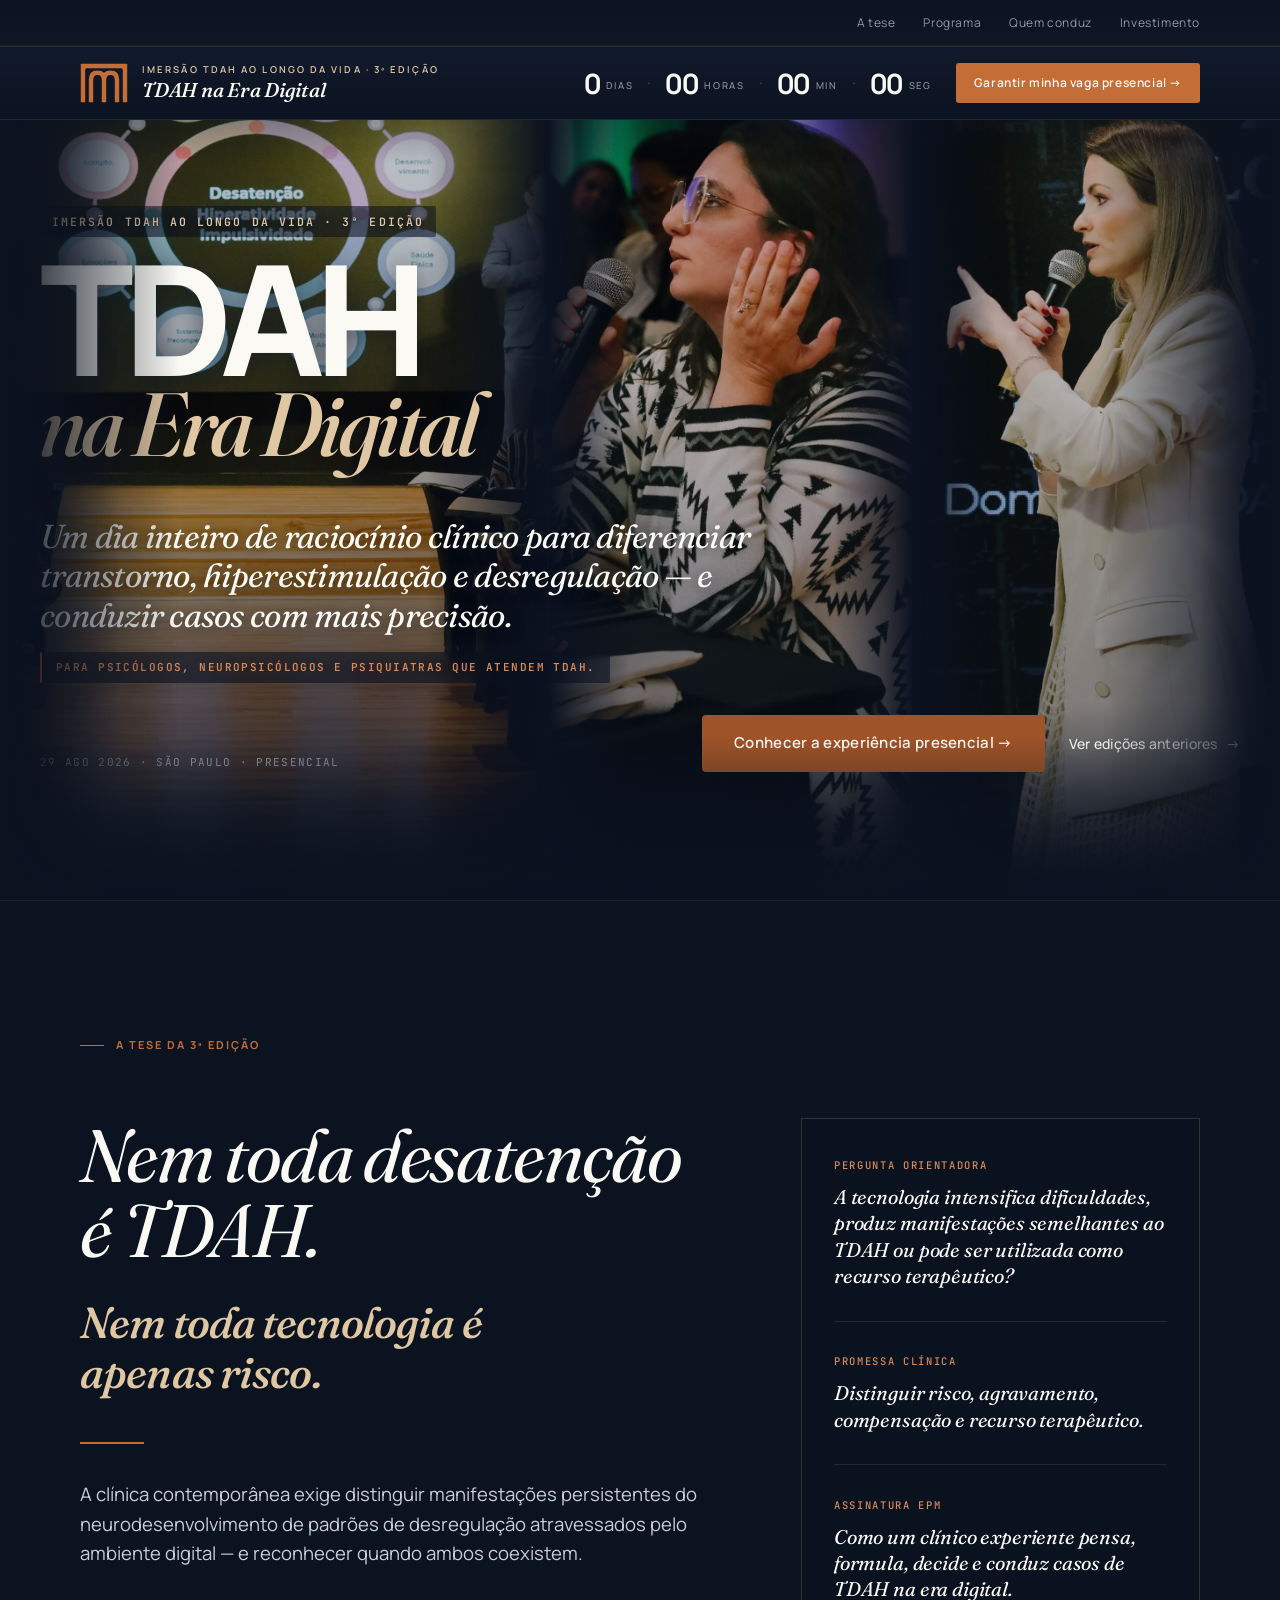
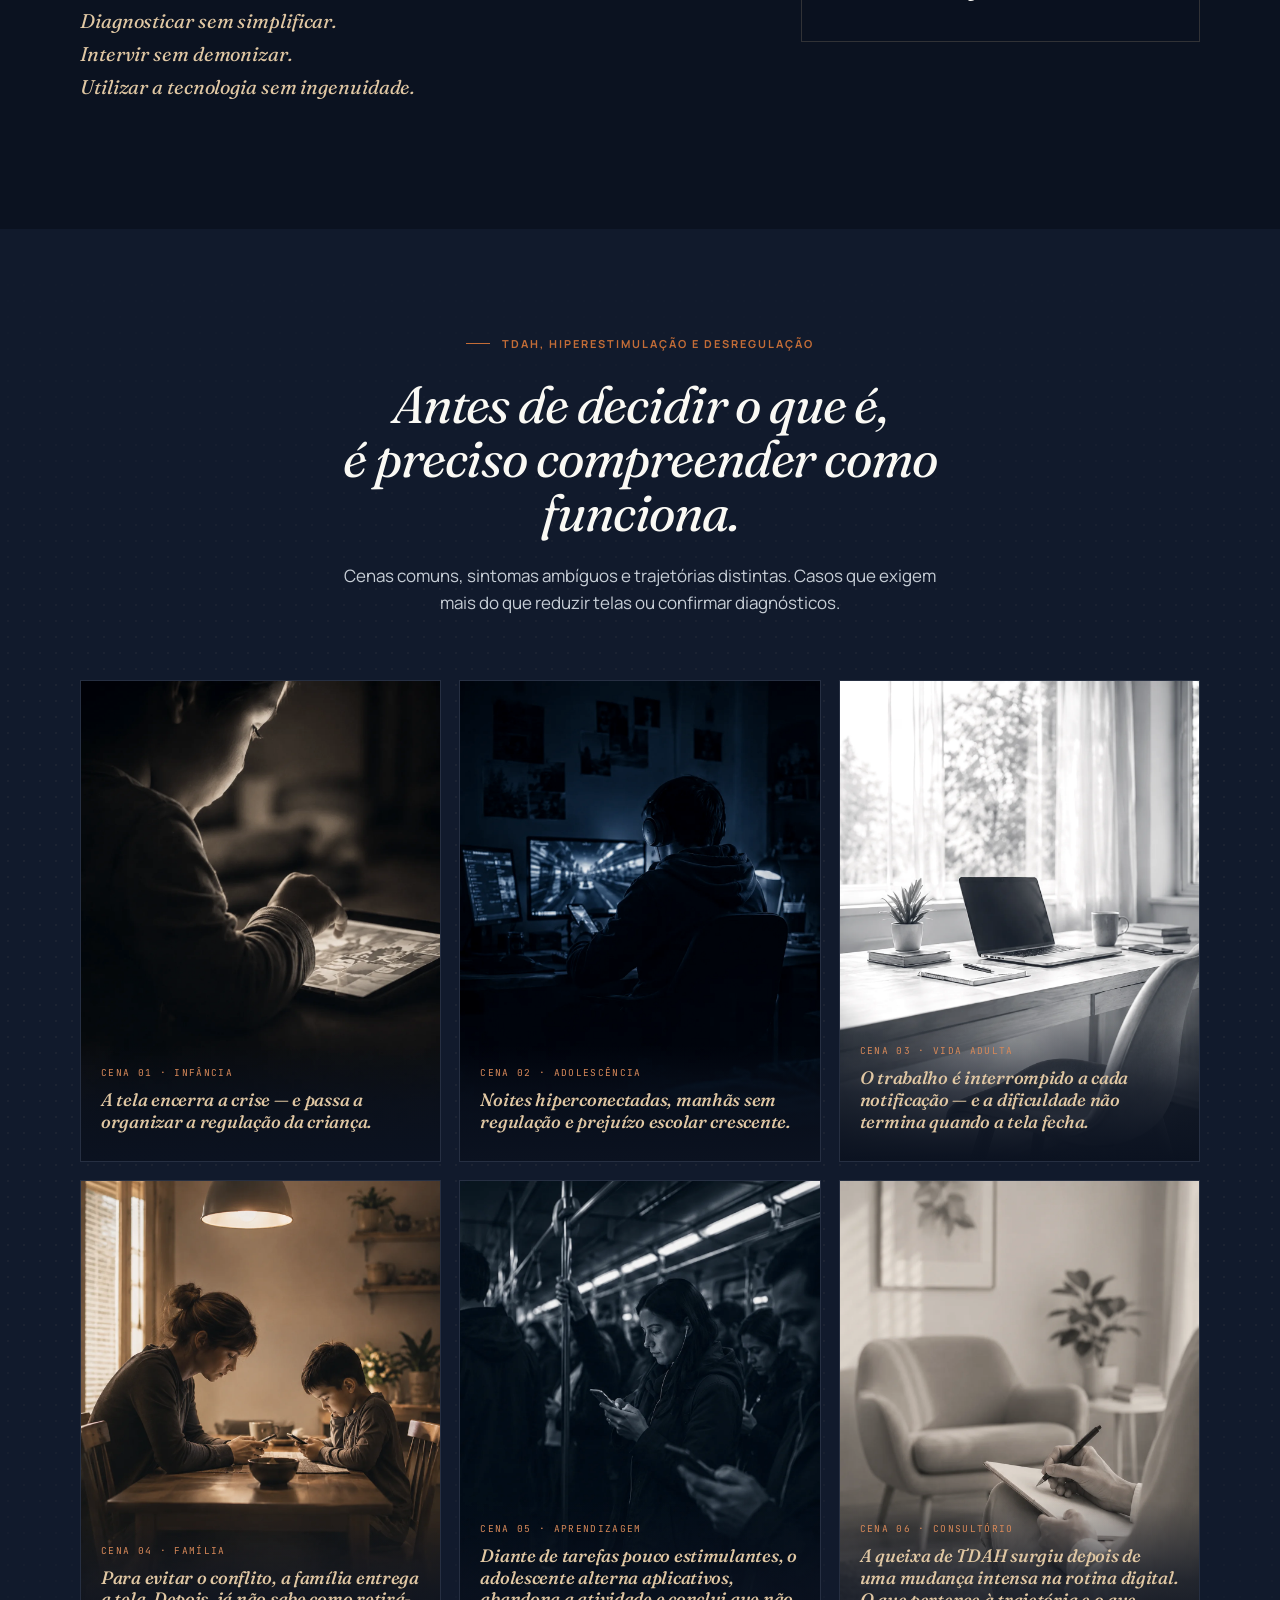
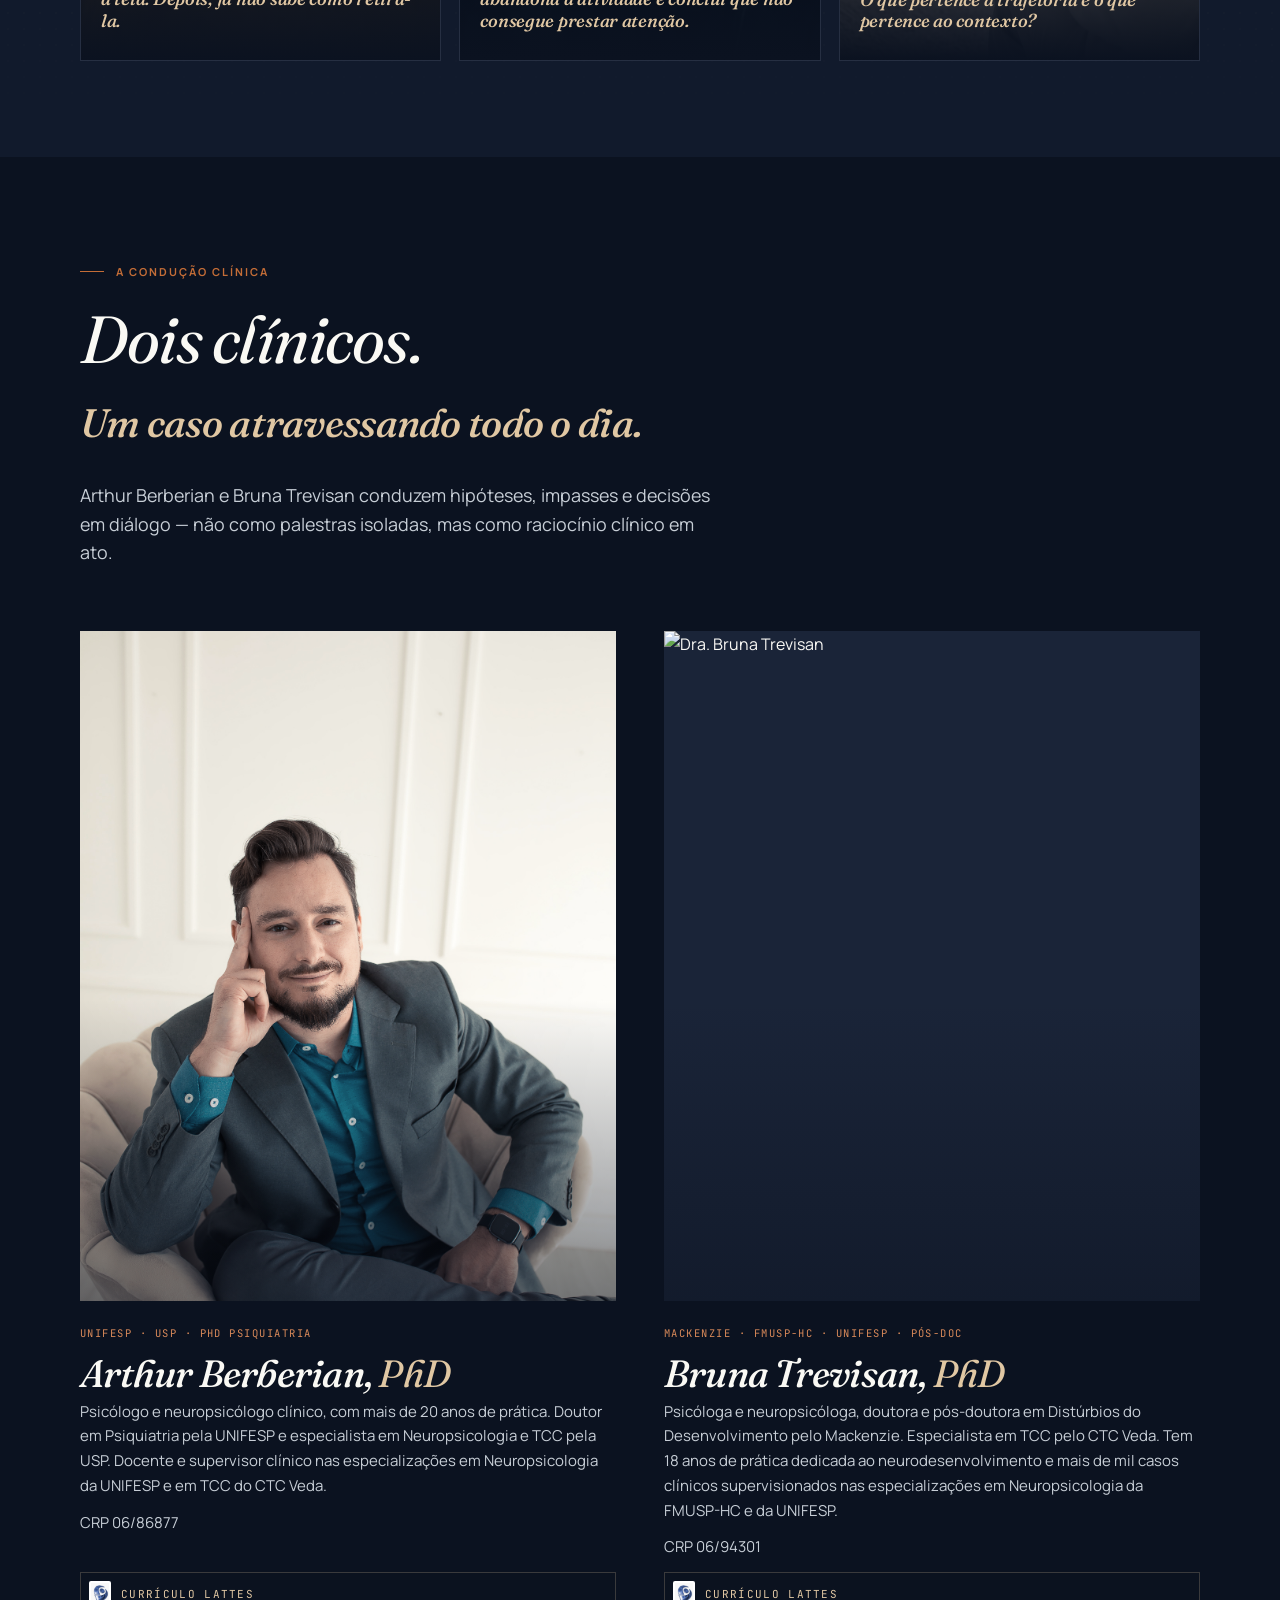
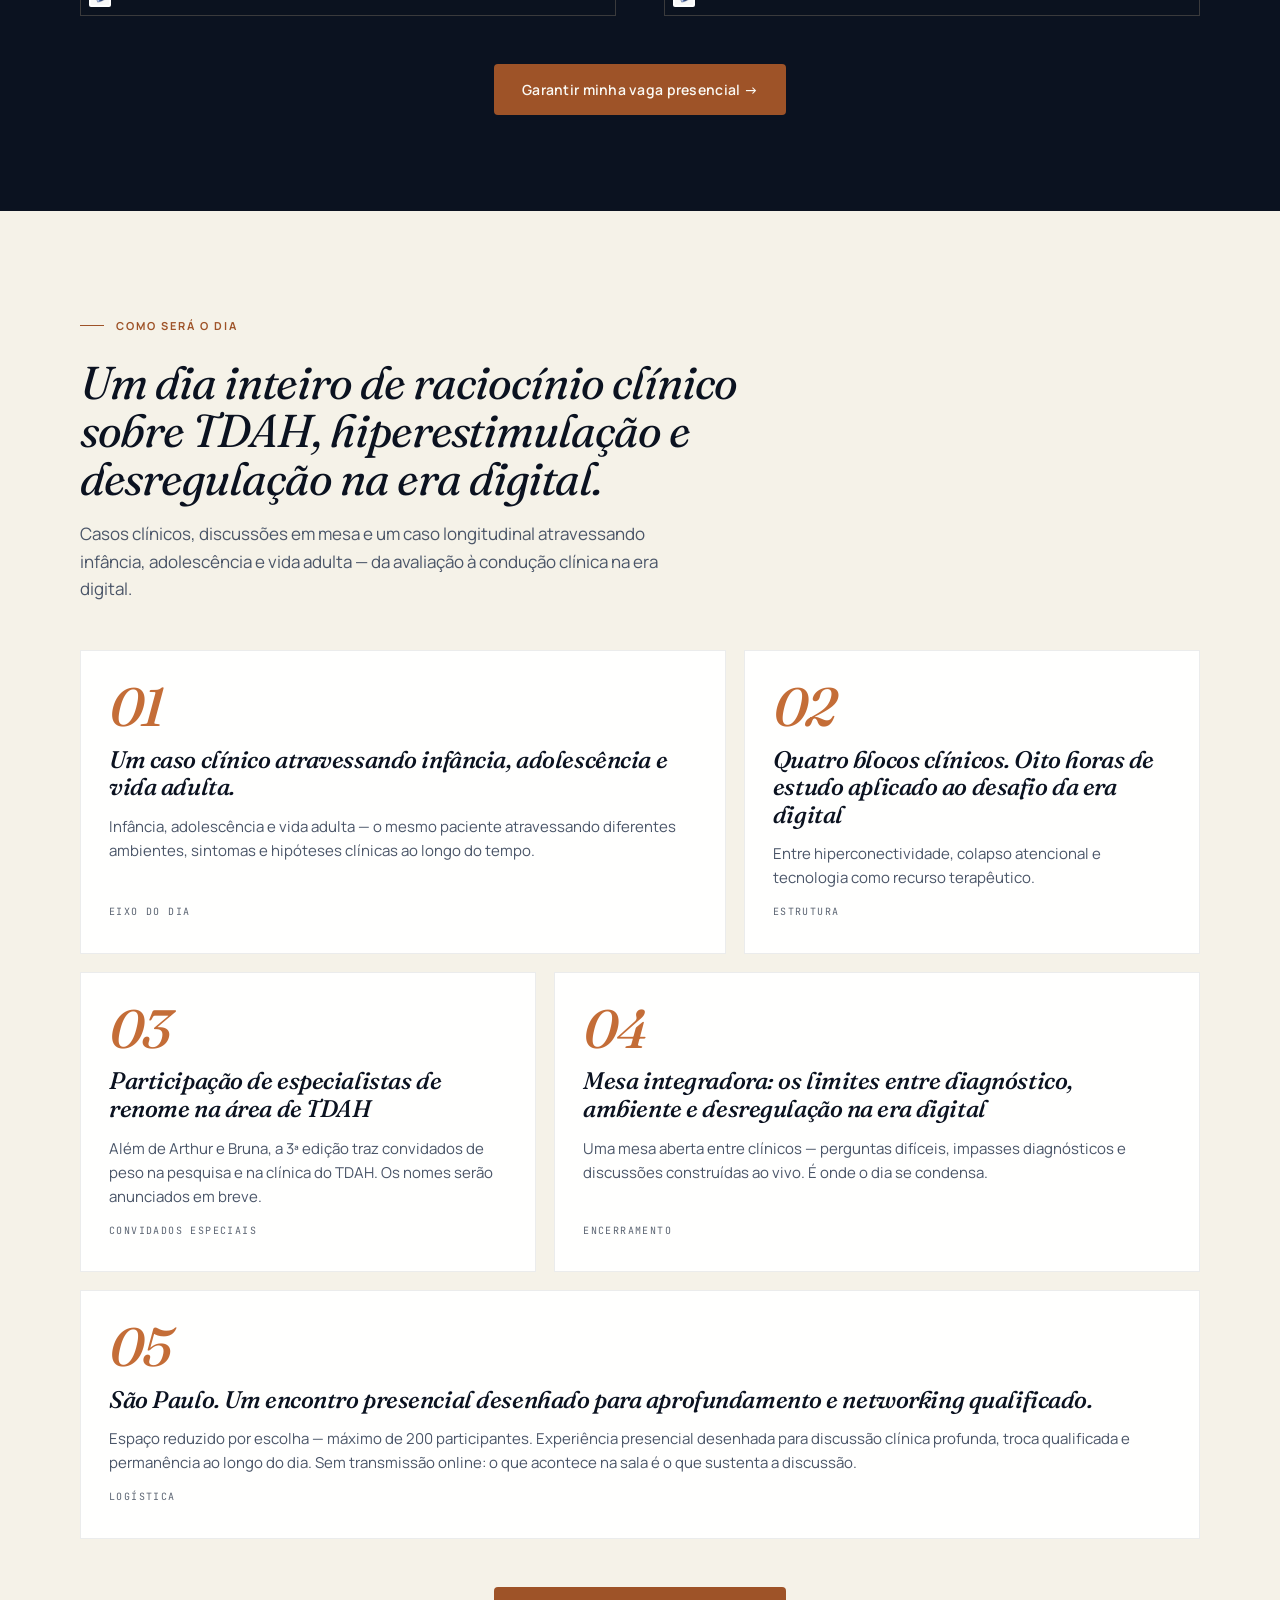
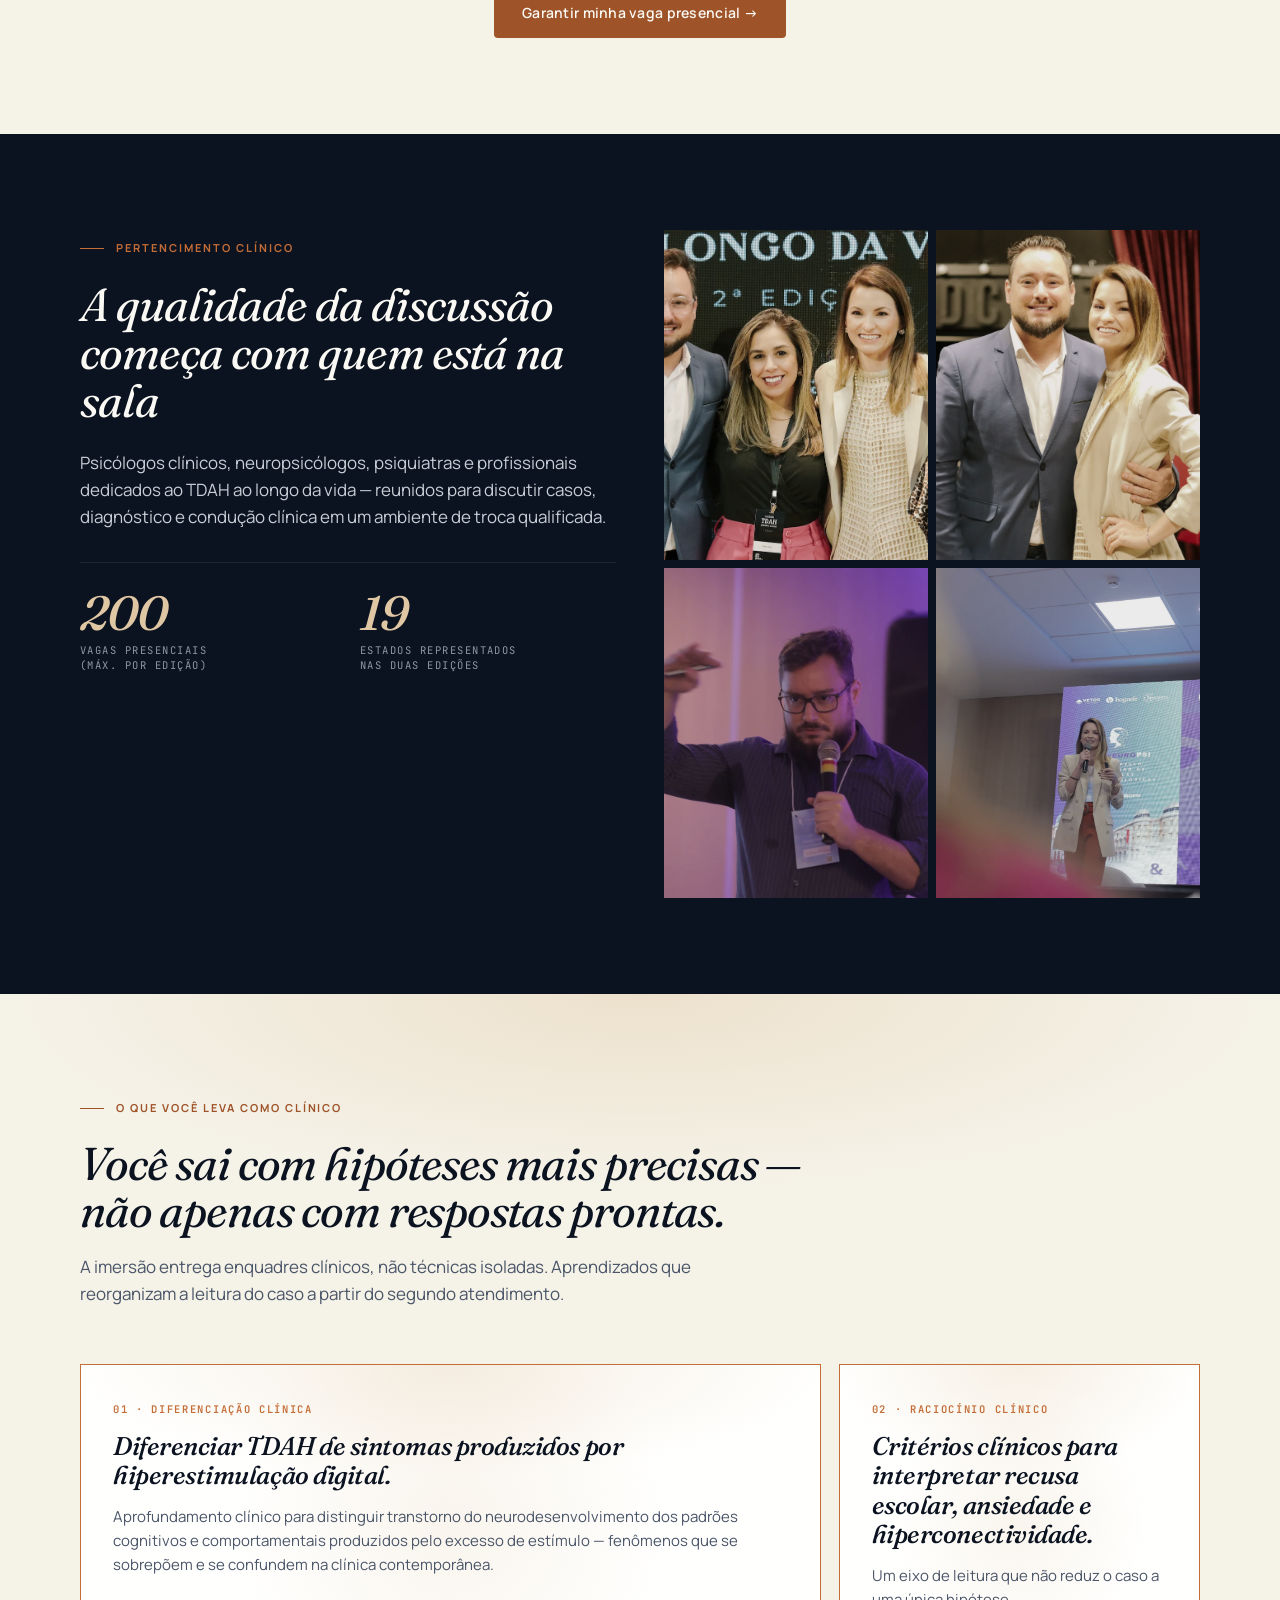
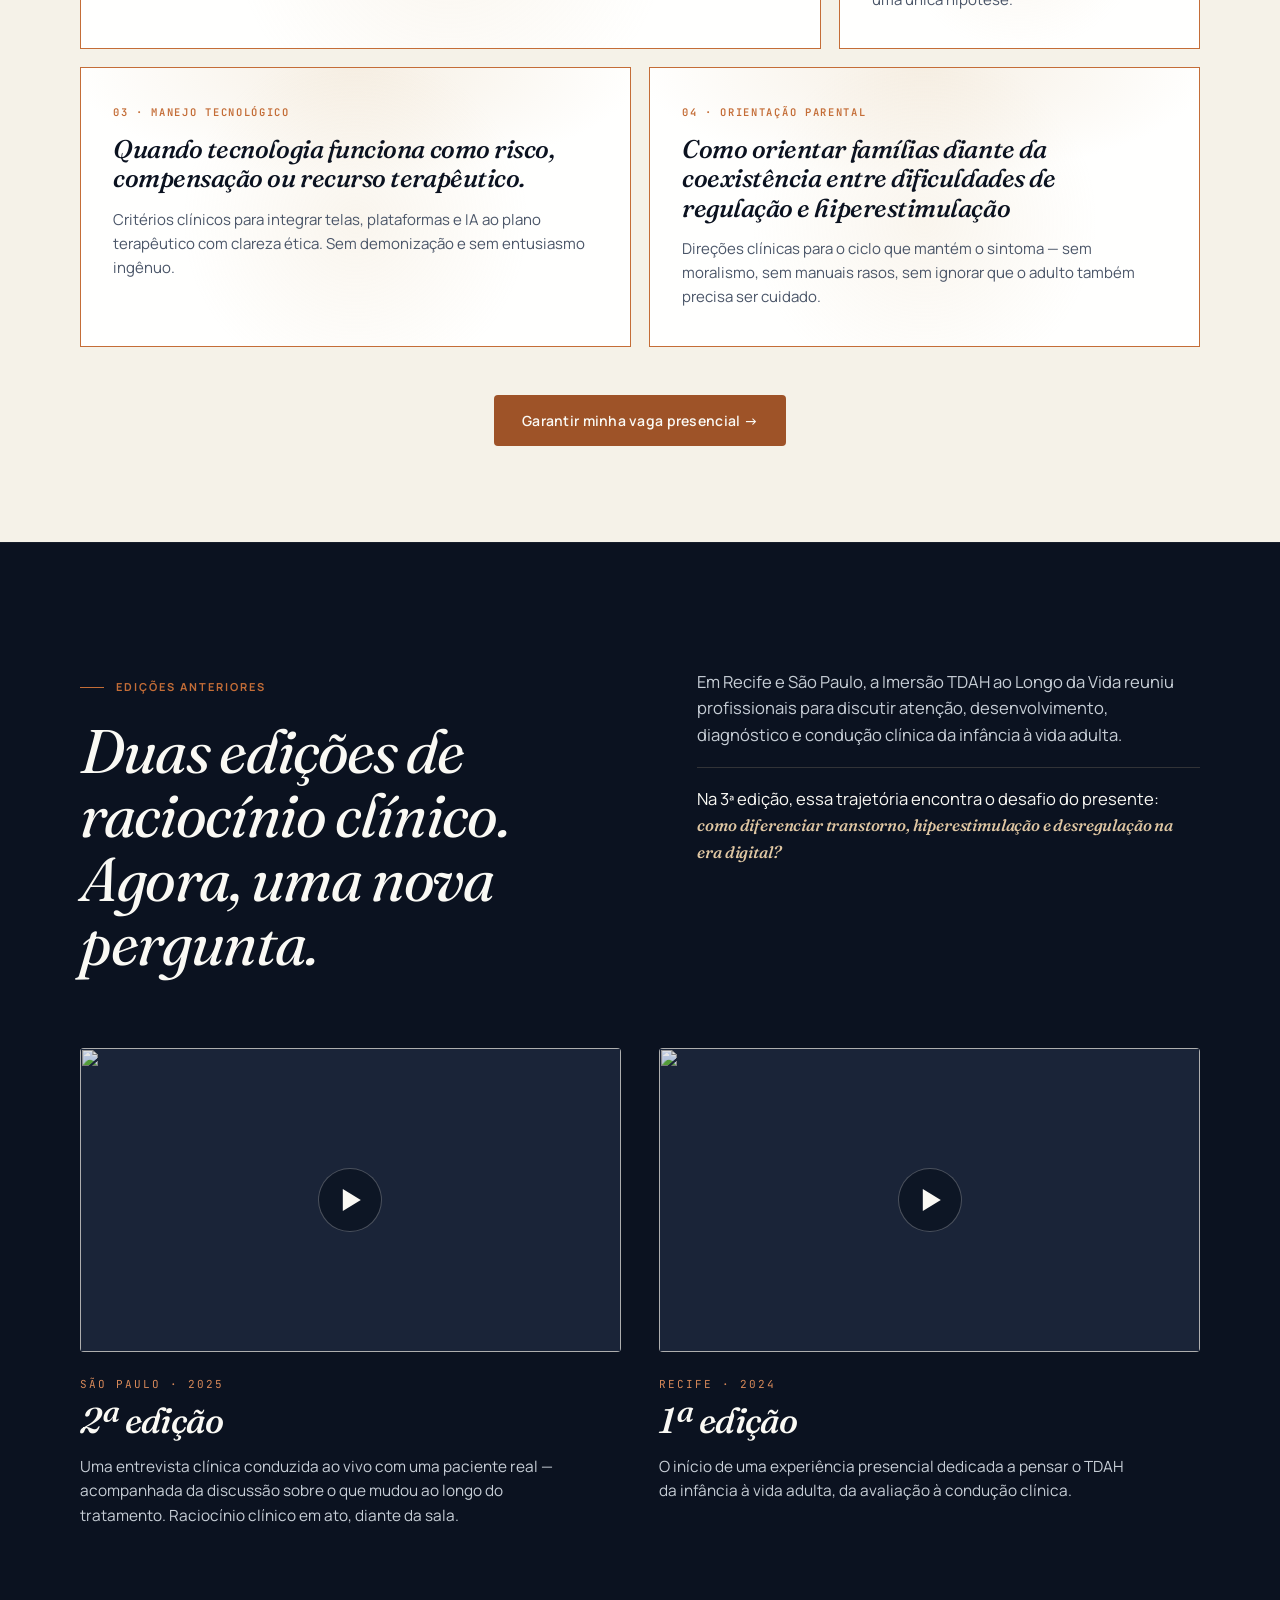
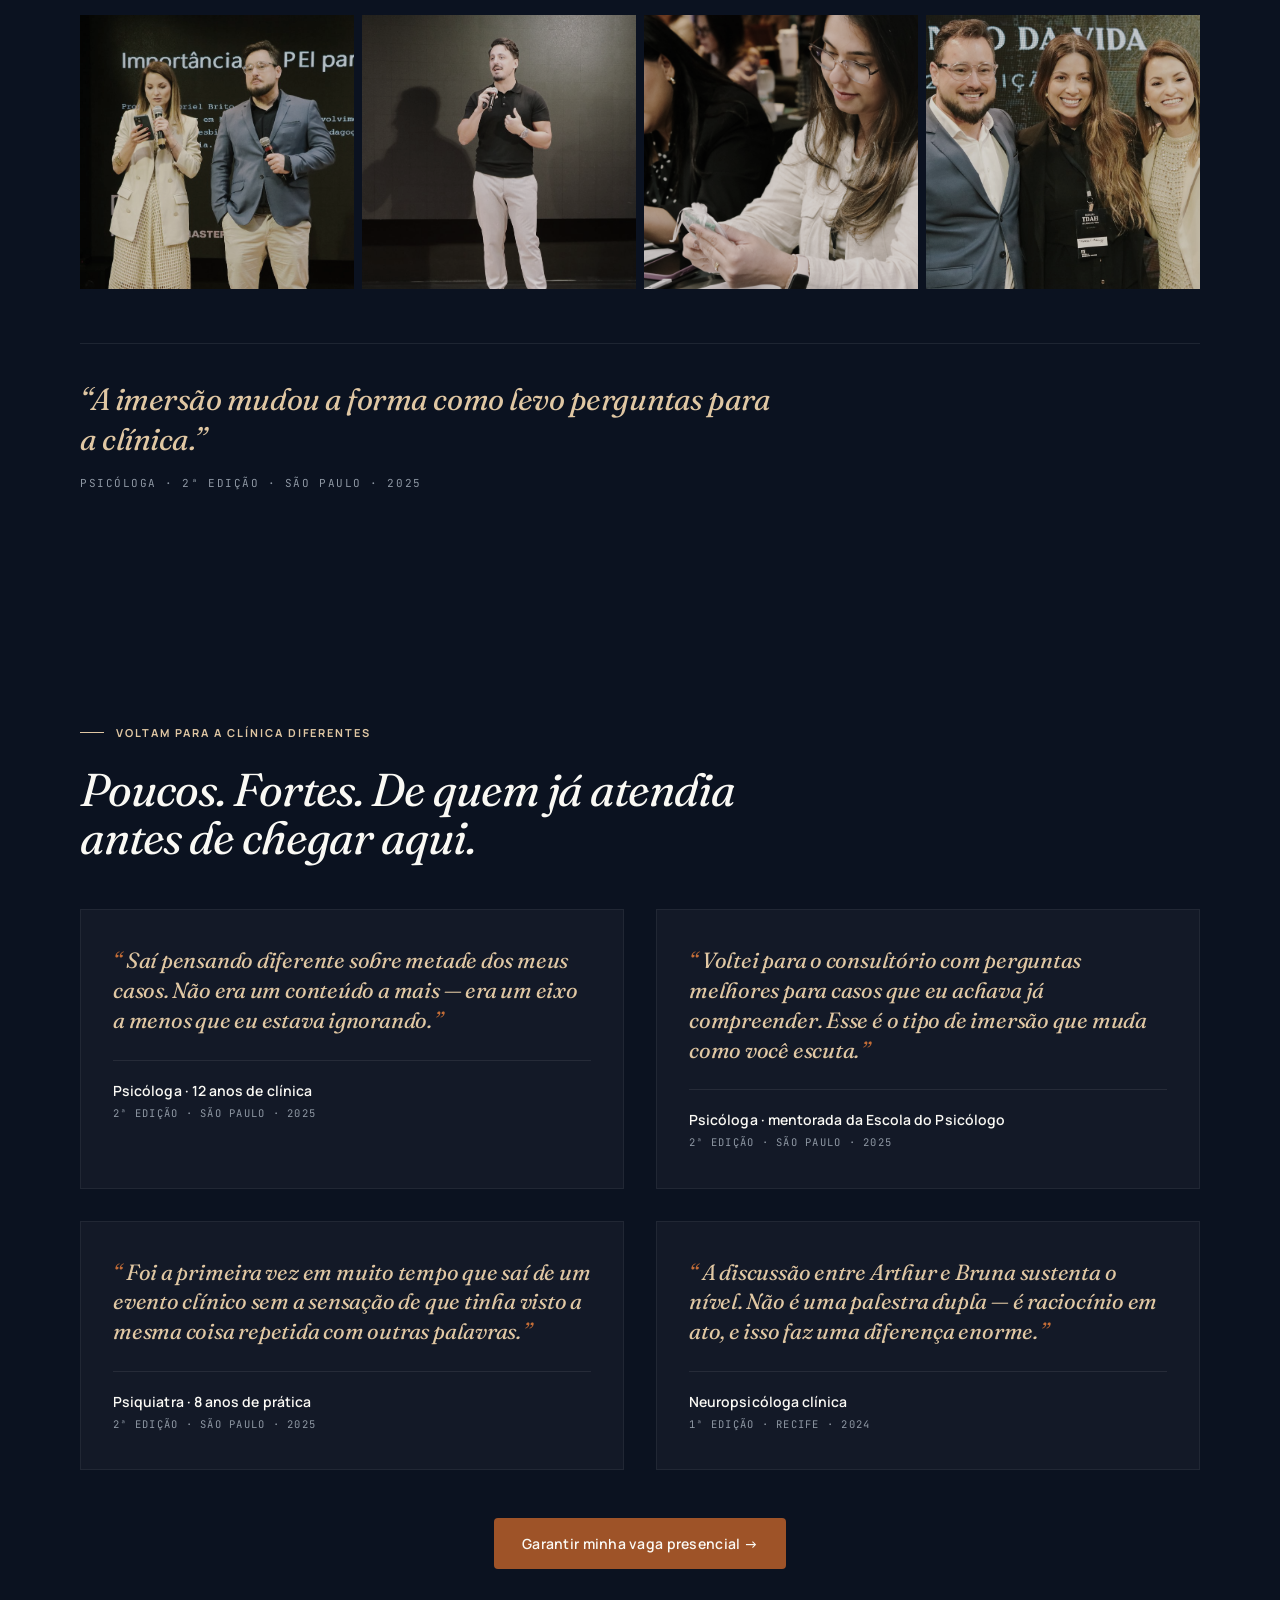
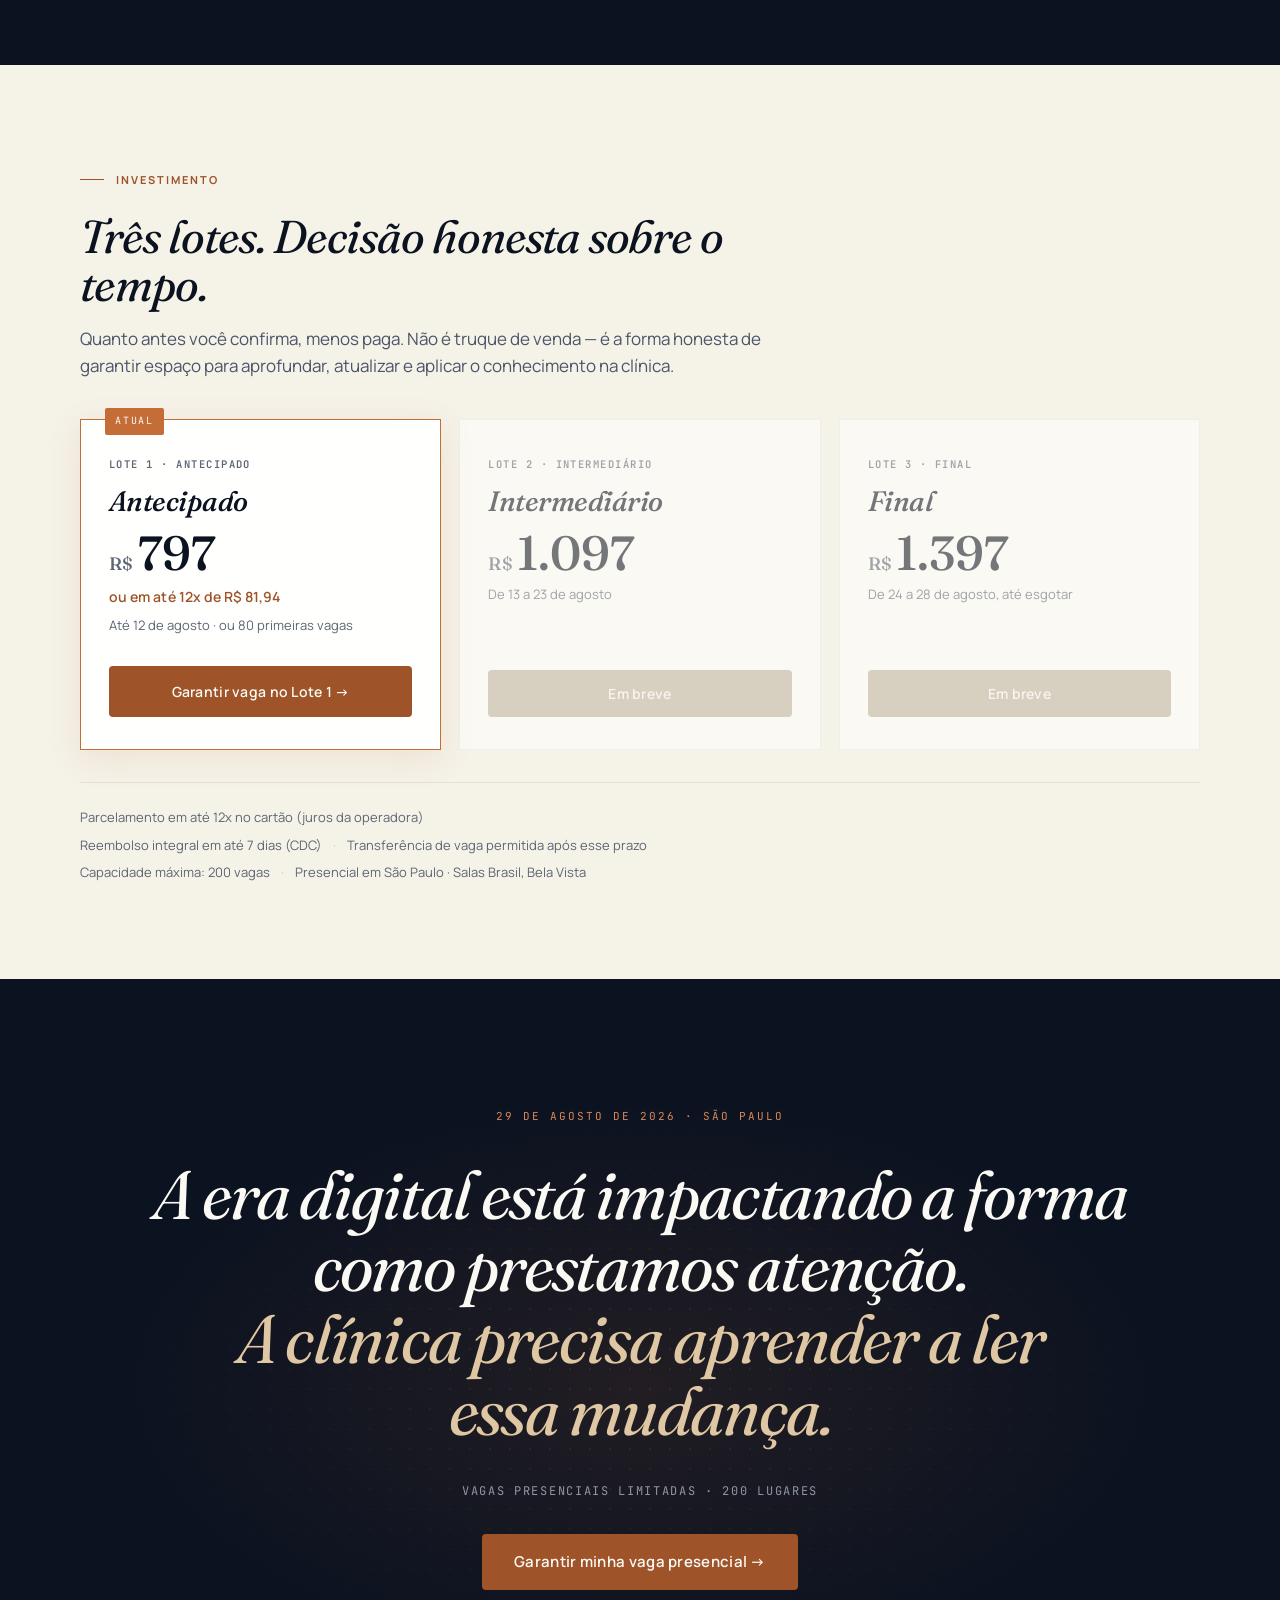
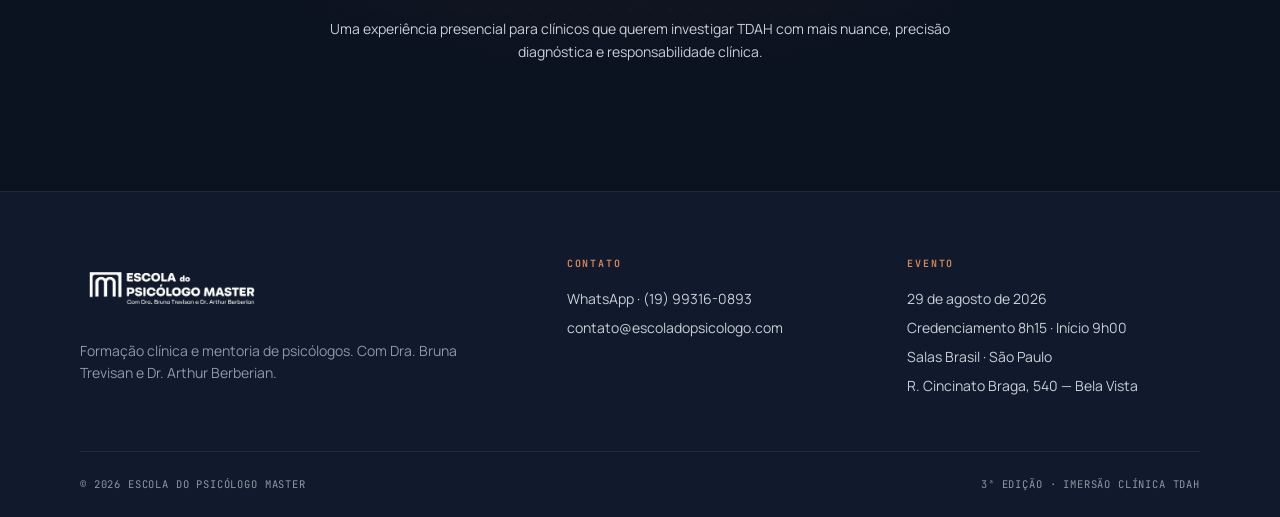
==== index.html @ 59103637 "Copy secoes 3-5 + sistema tipografico de titulos + reordenacao Sistema tipografico (styles.css): 4 v" ====
<!DOCTYPE html>
<html lang="pt-BR">
<head>
<meta charset="UTF-8" />
<meta name="viewport" content="width=device-width, initial-scale=1.0" />
<title>Imersão TDAH na Era Digital em São Paulo | 29/08/2026</title>
<meta name="description" content="Evento presencial para psicólogos, neuropsicólogos e psiquiatras sobre TDAH, telas e desregulação atencional. São Paulo, 29 de agosto de 2026." />

<link rel="canonical" href="https://imersaotdah.escoladopsicologo.com/" />
<meta name="theme-color" content="#0B1220" />
<link rel="icon" href="assets/favicon.png" type="image/png" />
<link rel="apple-touch-icon" href="assets/apple-touch-icon.png" />

<meta property="og:title" content="Imersão Clínica EPM · TDAH na Era Digital · 3ª Edição" />
<meta property="og:description" content="Evento presencial para psicólogos, neuropsicólogos e psiquiatras sobre TDAH, hiperestimulação digital e desregulação atencional. 29 de agosto, São Paulo." />
<meta property="og:type" content="website" />
<meta property="og:url" content="https://imersaotdah.escoladopsicologo.com/" />
<meta property="og:image" content="https://imersaotdah.escoladopsicologo.com/assets/og-card.jpg" />
<meta property="og:image:width" content="1200" />
<meta property="og:image:height" content="630" />
<meta property="og:locale" content="pt_BR" />
<meta property="og:site_name" content="Escola do Psicólogo Master" />

<meta name="twitter:card" content="summary_large_image" />
<meta name="twitter:title" content="Imersão Clínica EPM · TDAH na Era Digital · 3ª Edição" />
<meta name="twitter:description" content="Evento presencial para psicólogos, neuropsicólogos e psiquiatras sobre TDAH, hiperestimulação digital e desregulação atencional. 29 de agosto, São Paulo." />
<meta name="twitter:image" content="https://imersaotdah.escoladopsicologo.com/assets/og-card.jpg" />
<meta property="og:image:alt" content="Imersão TDAH na Era Digital — 29 de agosto de 2026, São Paulo" />
<meta name="twitter:image:alt" content="Imersão TDAH na Era Digital — evento presencial em São Paulo" />

<link rel="preconnect" href="https://fonts.googleapis.com" />
<link rel="preconnect" href="https://fonts.gstatic.com" crossorigin />
<link href="https://fonts.googleapis.com/css2?family=Manrope:wght@400;500;600;700;800&family=Fraunces:ital,opsz,wght@0,9..144,400;0,9..144,500;0,9..144,600;1,9..144,400;1,9..144,500;1,9..144,600&family=JetBrains+Mono:wght@400;500&display=swap" rel="stylesheet" />

<!-- Preload da imagem LCP do hero (desktop: mosaico maior · mobile: retrato) -->
<link rel="preload" as="image" href="assets/hero-stage.webp" media="(min-width: 901px)" fetchpriority="high" />
<link rel="preload" as="image" href="assets/hero-bruna.webp" media="(max-width: 900px)" fetchpriority="high" />

<link rel="stylesheet" href="assets/styles.css" />

<!-- Facebook Pixel Code -->
<script>
!function(f,b,e,v,n,t,s)
{if(f.fbq)return;n=f.fbq=function(){n.callMethod?
n.callMethod.apply(n,arguments):n.queue.push(arguments)};
if(!f._fbq)f._fbq=n;n.push=n;n.loaded=!0;n.version='2.0';
n.queue=[];t=b.createElement(e);t.async=!0;
t.src=v;s=b.getElementsByTagName(e)[0];
s.parentNode.insertBefore(t,s)}(window, document,'script',
'https://connect.facebook.net/en_US/fbevents.js');
fbq('init', '592122230538546');
fbq('init', '244037803216657');
fbq('track', 'PageView');
fbq('track', 'ViewContent', {
  content_name: 'Imersão TDAH na Era Digital 2026',
  content_type: 'product',
  value: 797,
  currency: 'BRL'
});
</script>
<noscript><img height="1" width="1" style="display:none"
src="https://www.facebook.com/tr?id=592122230538546&ev=PageView&noscript=1"
/></noscript>
  <noscript><img height="1" width="1" style="display:none"
              src="https://www.facebook.com/tr?id=244037803216657&ev=PageView&noscript=1"
              /></noscript>
<!-- End Facebook Pixel Code -->

<style>
/* ============ HERO V4 — fundo bundle + tipografia V3, CTA à direita ============ */

/* Mosaico: 3 colunas lado-a-lado em uma única linha (como no bundle) */
#hero .hero-mosaic{
  grid-template-columns:1.5fr 1fr 1fr !important;
  grid-template-rows:1fr !important;
  gap:2px;
}
#hero .hero-mosaic .ph{
  grid-column:auto !important;
  grid-row:auto !important;
  -webkit-mask-image:none !important;
  mask-image:none !important;
}
#hero .hero-mosaic .ph img{
  filter:brightness(1.05) saturate(1.08) !important;  /* mantém cor viva do bundle */
}
/* Desativa as máscaras radiais que estavam apagando as imagens centrais */
#hero .hero-mosaic .ph::before,
#hero .hero-mosaic .ph::after{
  background:
    linear-gradient(to right, var(--noite) 0%, transparent 22%),
    linear-gradient(to left,  var(--noite) 0%, transparent 22%),
    linear-gradient(to bottom,var(--noite) 0%, transparent 18%),
    linear-gradient(to top,   var(--noite) 0%, transparent 22%) !important;
  opacity:1 !important;
  mix-blend-mode:normal !important;
}
#hero .hero-mosaic .ph::after{ display:none !important; }

/* Reenquadra cada cela para mostrar as cabeças/rostos */
#hero .hero-mosaic .ph:nth-child(1) img{ object-position:50% 30% !important; }
#hero .hero-mosaic .ph:nth-child(2) img{ object-position:50% 22% !important; }
#hero .hero-mosaic .ph:nth-child(3) img{ object-position:55% 28% !important; }

/* Reduz o fade-out escuro que estava cobrindo texto + CTA no rodapé do hero */
#hero .hero-overlay{
  background:linear-gradient(180deg,
    rgba(11,18,32,0.25) 0%,
    rgba(11,18,32,0.30) 38%,
    rgba(11,18,32,0.45) 70%,
    rgba(11,18,32,0.55) 100%) !important;
}
#hero .hero-vignette{
  background:radial-gradient(ellipse 60% 40% at 25% 80%, rgba(11,18,32,0.45) 0%, transparent 75%) !important;
}

/* === Tipografia V3 dentro do hero V4 === */
#hero .hero-content{
  justify-content:flex-end !important;
  padding-bottom:128px !important;   /* sobe o bloco do rodapé do hero */
}
#hero .hero-meta{
  margin-top:32px !important;        /* aproxima a linha de meta + CTA do bloco de texto */
}
.hero-display-lockup{
  margin:0 0 22px;color:var(--off-white);
  display:flex;flex-direction:column;gap:0;
}
.hero-display-tdah{
  display:block;font-family:var(--font-body);font-weight:800;
  font-size:clamp(46px, 12vw, 168px);line-height:0.82;
  letter-spacing:-0.065em;text-transform:uppercase;
  text-shadow:0 4px 32px rgba(11,18,32,0.7);
  margin-bottom:-0.04em;
}
.hero-display-era{
  display:block;font-family:var(--font-display);
  font-style:italic;font-weight:500;
  font-size:clamp(42px, 7vw, 92px);line-height:0.95;
  letter-spacing:-0.04em;color:var(--areia);
  text-shadow:0 2px 24px rgba(11,18,32,0.7);
  margin-top:6px;
}
.hero-v4-subtitle{
  margin:28px 0 0;max-width:760px;
  font-family:var(--font-display);font-style:italic;font-weight:400;
  font-size:clamp(22px, 2.6vw, 34px);line-height:1.18;
  letter-spacing:-0.022em;color:var(--off-white);
  text-shadow:0 1px 16px rgba(11,18,32,0.6);
}
.hero-v4-support{
  margin:18px 0 0;max-width:680px;padding-left:18px;
  border-left:2px solid var(--terracota);
  font-size:clamp(15px, 1.25vw, 18px);line-height:1.55;color:var(--azul-cinza);
}
/* Variante A — alterna frases entre desktop e mobile (mobile = versão enxuta) */
.hero-only-mobile{ display:none; }

/* ============ MANIFESTO V2 — pausa editorial após a Hero ============ */
#manifesto{
  text-align:left !important;
  padding:clamp(96px, 14vh, 160px) var(--container-padding-desktop) !important;
  border-top:1px solid rgba(255,255,255,0.06);
}
.manifesto-v2 .overline{
  margin:0 0 clamp(48px, 7vh, 88px);
}
.manifesto-v2 .manifesto-grid{
  display:grid;
  grid-template-columns: minmax(0, 1.55fr) minmax(0, 1fr);
  gap:clamp(48px, 8vw, 120px);
  align-items:start;
}
.manifesto-v2 .manifesto-title{
  margin:0;
  font-family:var(--font-display);font-style:italic;font-weight:400;
  font-size:clamp(44px, 5.8vw, 84px);
  line-height:1.02;letter-spacing:-0.022em;
  color:var(--off-white);text-wrap:pretty;
}
/* Claim ~1.75x menor que o título, com respiro acima (tese, não slogan) */
.manifesto-v2 .manifesto-claim{
  margin:28px 0 0;
  font-family:var(--font-display);font-style:italic;font-weight:500;
  font-size:clamp(28px, 3.4vw, 48px);
  line-height:1.15;letter-spacing:-0.02em;
  color:var(--areia);text-wrap:pretty;
}
.manifesto-v2 .manifesto-rule{
  width:64px;height:2px;background:var(--terracota);
  margin:clamp(40px, 5vh, 64px) 0 clamp(32px, 4vh, 48px);
}
.manifesto-v2 .manifesto-body{
  margin:0 0 22px;max-width:620px;
  font-family:var(--font-body);font-weight:400;
  font-size:clamp(17px, 1.45vw, 21px);line-height:1.6;letter-spacing:0;
  color:var(--azul-cinza);
}
.manifesto-v2 .manifesto-body:last-of-type{margin-bottom:0;}
.manifesto-v2 .manifesto-close{
  margin:clamp(32px, 4vh, 48px) 0 0;max-width:620px;
  font-family:var(--font-display);font-style:italic;font-weight:400;
  font-size:clamp(18px, 1.55vw, 22px);line-height:1.65;letter-spacing:-0.005em;
  color:var(--areia);
}
.manifesto-v2 .manifesto-close .line{display:block;}

/* Nota de pesquisa */
.manifesto-v2 .manifesto-card{
  position:sticky; top:calc(var(--topbar-h) + 32px);
  padding:clamp(28px, 3vw, 40px) clamp(28px, 2.5vw, 36px);
  border:1px solid rgba(224,199,163,0.18);
  background:rgba(11,18,32,0.4);
  display:flex;flex-direction:column;
  gap:clamp(28px, 3.5vh, 40px);
}
.manifesto-v2 .mf-item{
  display:flex;flex-direction:column;gap:10px;
}
.manifesto-v2 .mf-item + .mf-item{
  padding-top:clamp(28px, 3.5vh, 40px);
  border-top:1px solid rgba(224,199,163,0.12);
}
.manifesto-v2 .mf-label{
  font-family:var(--font-mono);font-size:10.5px;font-weight:500;
  letter-spacing:0.16em;text-transform:uppercase;
  color:var(--terracota-claro);
}
.manifesto-v2 .mf-text{
  margin:0;
  font-family:var(--font-display);font-style:italic;font-weight:400;
  font-size:clamp(18px, 1.55vw, 22px);line-height:1.32;letter-spacing:-0.008em;
  color:var(--off-white);
  text-wrap:pretty;
}

@media (max-width:900px){
  #manifesto{
    padding:clamp(72px, 10vh, 112px) var(--container-padding-mobile) !important;
  }
  .manifesto-v2 .manifesto-grid{
    grid-template-columns:1fr;
    gap:clamp(48px, 8vh, 72px);
  }
  .manifesto-v2 .manifesto-card{
    position:static;
    background:transparent;
    border:none;
    border-top:1px solid rgba(224,199,163,0.15);
    padding:clamp(40px, 6vh, 56px) 0 0;
    gap:clamp(32px, 5vh, 48px);
  }
  .manifesto-v2 .mf-item + .mf-item{
    border-top:none;padding-top:0;
  }
}

/* ============ EDIÇÕES ANTERIORES V2 — arquivo vivo ============ */
#edicoes{
  padding:clamp(96px, 14vh, 160px) var(--container-padding-desktop) !important;
  border-top:1px solid rgba(255,255,255,0.05);
}
.edicoes-v2-head{
  display:grid;
  grid-template-columns:1.05fr 1fr;
  gap:clamp(48px, 7vw, 96px);
  align-items:start;
  margin-bottom:clamp(56px, 8vh, 96px);
}
.edicoes-v2-lede h2{
  margin:0;color:var(--off-white);
  font-family:var(--font-display);font-style:italic;font-weight:400;
  font-size:clamp(34px, 4.8vw, 64px);line-height:1.04;letter-spacing:-0.022em;
  text-wrap:pretty;
}
.edicoes-v2-intro p{
  margin:0 0 18px;max-width:520px;
  font-family:var(--font-body);font-weight:400;
  font-size:clamp(16px, 1.3vw, 19px);line-height:1.6;
  color:var(--azul-cinza);
}
.edicoes-v2-intro p:last-child{margin-bottom:0;}
.edicoes-v2-bridge{
  padding-top:18px;border-top:1px solid rgba(224,199,163,0.18);
  color:var(--off-white) !important;
}
.edicoes-v2-bridge em{
  font-family:var(--font-display);font-style:italic;font-weight:500;
  color:var(--areia);letter-spacing:-0.01em;
}

/* Dois cards principais */
.edicoes-v2-cards{
  display:grid;
  grid-template-columns:1fr 1fr;
  gap:clamp(24px, 3vw, 48px);
  margin-bottom:clamp(56px, 7vh, 80px);
}
.edicao-card{display:flex;flex-direction:column;}
.edicao-video{
  position:relative;aspect-ratio:16/9;
  margin-bottom:clamp(20px, 2.5vh, 32px);
  background:var(--noite-3);overflow:hidden;border-radius:4px;
}
.edicao-video iframe{
  position:absolute;inset:0;width:100%;height:100%;border:0;display:block;
}
.edicao-media{
  position:relative;display:block;
  aspect-ratio:4/3;overflow:hidden;
  background:var(--noite-3);
  margin-bottom:clamp(20px, 2.5vh, 32px);
}
.edicao-media img{
  width:100%;height:100%;object-fit:cover;display:block;
  filter:saturate(0.92) contrast(1.02) brightness(0.95);
  transition:transform 800ms ease, filter 400ms ease;
}
.edicao-media:hover img{
  transform:scale(1.03);
  filter:saturate(1) contrast(1.04) brightness(1);
}
.edicao-media::after{
  content:'';position:absolute;inset:0;pointer-events:none;
  background:linear-gradient(180deg, transparent 55%, rgba(11,18,32,0.55) 100%);
}
.edicao-play{
  position:absolute;left:24px;bottom:24px;z-index:2;
  width:54px;height:54px;border-radius:50%;
  display:flex;align-items:center;justify-content:center;
  background:rgba(11,18,32,0.55);
  backdrop-filter:blur(8px);-webkit-backdrop-filter:blur(8px);
  border:1px solid rgba(224,199,163,0.55);
  color:var(--off-white);
  transition:background 200ms ease, border-color 200ms ease, transform 200ms ease;
}
.edicao-media:hover .edicao-play{
  background:var(--terracota);border-color:var(--terracota);
  transform:translateX(2px);
}
.edicao-body{display:flex;flex-direction:column;}
.edicao-tag{
  font-family:var(--font-mono);font-size:11px;letter-spacing:0.18em;
  text-transform:uppercase;color:var(--terracota-claro);
  margin:0 0 10px;
}
.edicao-title{
  margin:0 0 16px;
  font-family:var(--font-display);font-style:italic;font-weight:500;
  font-size:clamp(28px, 2.8vw, 38px);line-height:1;letter-spacing:-0.02em;
  color:var(--off-white);
}
.edicao-text{
  margin:0 0 24px;max-width:480px;
  font-family:var(--font-body);font-weight:400;
  font-size:clamp(15px, 1.2vw, 17px);line-height:1.6;
  color:var(--azul-cinza);
}
.edicao-cta{
  display:inline-flex;align-items:center;gap:10px;
  font-family:var(--font-body);font-weight:600;font-size:13px;letter-spacing:0.05em;
  color:var(--off-white);
  padding-bottom:8px;border-bottom:1px solid rgba(224,199,163,0.35);
  align-self:flex-start;
  transition:color 200ms ease, border-color 200ms ease, gap 200ms ease;
}
.edicao-cta .arrow{transition:transform 200ms ease;}
.edicao-cta:hover{color:var(--terracota-claro);border-color:var(--terracota);}
.edicao-cta:hover .arrow{transform:translateX(4px);}

/* Faixa de imagens pequenas */
.edicoes-v2-strip{
  display:grid;grid-template-columns:repeat(4, 1fr);gap:8px;
  margin-bottom:clamp(48px, 6vh, 72px);
}
.strip-cell{
  aspect-ratio:1/1;overflow:hidden;background:var(--noite-3);
}
.strip-cell img{
  width:100%;height:100%;object-fit:cover;display:block;
  filter:saturate(0.6) contrast(0.98) brightness(0.85);
  transition:filter 400ms ease;
}
.strip-cell:hover img{filter:saturate(0.95) contrast(1.02) brightness(0.98);}

/* Citação opcional */
.edicoes-v2-quote{
  margin:0;padding:clamp(28px, 4vh, 48px) 0 0;
  border-top:1px solid rgba(255,255,255,0.08);
  display:flex;flex-direction:column;gap:14px;align-items:flex-start;
}
.edicoes-v2-quote p{
  margin:0;
  font-family:var(--font-display);font-style:italic;font-weight:400;
  font-size:clamp(22px, 2.4vw, 32px);line-height:1.3;letter-spacing:-0.015em;
  color:var(--areia);max-width:760px;text-wrap:pretty;
}
.edicoes-v2-quote cite{
  font-family:var(--font-mono);font-style:normal;font-size:11px;letter-spacing:0.14em;
  text-transform:uppercase;color:var(--azul-cinza-2);
}

@media (max-width:900px){
  #edicoes{
    padding:clamp(72px, 10vh, 112px) var(--container-padding-mobile) !important;
  }
  .edicoes-v2-head{
    grid-template-columns:1fr;
    gap:clamp(32px, 5vh, 48px);
    margin-bottom:clamp(48px, 7vh, 64px);
  }
  .edicoes-v2-cards{
    grid-template-columns:1fr;
    gap:clamp(40px, 6vh, 56px);
  }
  .edicoes-v2-strip{
    grid-template-columns:repeat(2, 1fr);
  }
  .edicao-play{width:46px;height:46px;left:16px;bottom:16px;}
}

/* ============ MOBILE OVERRIDE — hero redesenhado ============
   Estratégia: UMA foto forte full-bleed (Bruna no palco) em vez do mosaico
   de 3 imagens, gradiente pesado no rodapé pra legibilidade, tipografia
   recalibrada pra caber no viewport, CTA empilhado full-width.            */
@media (max-width:900px){
  /* ---- Foto: colapsa pra 1 imagem só (a 3ª = Bruna), full-bleed ---- */
  #hero .hero-mosaic{
    grid-template-columns:1fr !important;
    grid-template-rows:1fr !important;
    gap:0 !important;
  }
  #hero .hero-mosaic .ph:nth-child(1),
  #hero .hero-mosaic .ph:nth-child(2){display:none !important;}
  #hero .hero-mosaic .ph:nth-child(3){
    grid-column:1 !important; grid-row:1 !important;
  }
  #hero .hero-mosaic .ph:nth-child(3) img{
    object-position:72% 22% !important;
    filter:brightness(0.88) saturate(1.05) contrast(1.02) !important;
  }
  /* Remove fades laterais da imagem única */
  #hero .hero-mosaic .ph::before,
  #hero .hero-mosaic .ph::after{
    background:linear-gradient(to top, var(--noite) 0%, transparent 14%) !important;
  }

  /* ---- Overlay muito mais forte pra sustentar a tipografia ---- */
  #hero .hero-overlay{
    background:linear-gradient(180deg,
      rgba(11,18,32,0.55) 0%,
      rgba(11,18,32,0.38) 26%,
      rgba(11,18,32,0.55) 52%,
      rgba(11,18,32,0.86) 74%,
      rgba(11,18,32,0.96) 92%,
      var(--noite) 100%) !important;
  }
  #hero .hero-vignette{
    background:
      radial-gradient(ellipse 110% 55% at 30% 88%, rgba(11,18,32,0.7) 0%, transparent 78%),
      radial-gradient(ellipse 90% 35% at 50% 12%, rgba(11,18,32,0.5) 0%, transparent 80%) !important;
  }

  /* ---- Conteúdo com padding lateral correto e altura controlada ---- */
  #hero{ min-height:auto !important; }
  #hero .hero-content{
    padding:0 var(--container-padding-mobile) 36px !important;
    min-height:calc(100svh - var(--topbar-h) - 12px) !important;
    height:auto !important;
    justify-content:flex-end !important;
    gap:0 !important;
  }

  /* ---- Tipografia recalibrada pra caber sem sangrar ---- */
  .hero-display-lockup{ margin:0 0 4px !important; }
  .hero-display-tdah{
    font-size:clamp(76px, 24vw, 120px) !important;
    line-height:0.86 !important;
    letter-spacing:-0.055em !important;
    margin-bottom:-0.02em !important;
  }
  .hero-display-era{
    font-size:clamp(34px, 10.5vw, 54px) !important;
    line-height:0.98 !important;
    letter-spacing:-0.025em !important;
    margin-top:10px !important;
  }
  .hero-v4-subtitle{
    margin:22px 0 0 !important;
    font-size:17px !important;
    line-height:1.32 !important;
    letter-spacing:-0.015em !important;
    max-width:none !important;
  }
  /* Variante A — versão enxuta: troca para as frases curtas de mobile */
  .hero-only-desktop{ display:none !important; }
  .hero-only-mobile{ display:block !important; }

  /* ---- Bloco meta (data + CTA) empilhado e full-width ---- */
  #hero .hero-meta{
    margin-top:28px !important;
    flex-direction:column !important;
    align-items:stretch !important;
    gap:18px !important;
  }
  .hero-meta-text{
    font-size:12px !important;
    letter-spacing:0.1em !important;
    line-height:1.55 !important;
    white-space:normal !important;
  }
  .hero-actions{
    flex-direction:column !important;
    align-items:stretch !important;
    gap:14px !important;
    width:100% !important;
  }
  .hero-actions .btn-primary,
  .hero-actions .btn-large{
    width:100% !important;
    justify-content:center !important;
    padding:18px 22px !important;
    font-size:15px !important;
    letter-spacing:0.02em !important;
  }
  .hero-actions .btn-ghost{
    align-self:flex-start !important;
    padding:6px 0 !important;
    font-size:13px !important;
  }

  /* === HAMBURGER DRAWER === */
  .topbar.menu-open .topbar-nav a:not(.nav-cta){
    display:flex !important;
  }
  .topbar.menu-open .topbar-nav .nav-inner{
    position:absolute;top:var(--topbar-h-nav);left:0;right:0;
    flex-direction:column;align-items:stretch;
    background:var(--noite-2);
    border-top:1px solid rgba(255,255,255,0.06);
    border-bottom:1px solid rgba(255,255,255,0.06);
    padding:8px var(--container-padding-mobile);
    gap:0;
    z-index:60;
  }
  .topbar.menu-open .topbar-nav .nav-inner a{
    padding:14px 0;
    border-bottom:1px solid rgba(255,255,255,0.04);
    font-size:14px;letter-spacing:0.04em;
    color:var(--off-white);
  }
  .topbar.menu-open .topbar-nav .nav-inner a:last-child{border-bottom:none;}
  .topbar.menu-open .topbar-nav .nav-inner .topbar-menu-btn{
    align-self:flex-end;
  }
  .topbar.menu-open .topbar-menu-btn::before{content:'\00d7';}
  .topbar.menu-open .topbar-menu-btn{font-size:0;}
  .topbar.menu-open .topbar-menu-btn::before{font-size:24px;}
}

/* ============ RESPONSIVO · celular pequeno (≤600px) ============ */
@media (max-width:600px){
  .hero-display-tdah{
    font-size:clamp(64px, 21vw, 92px) !important;
  }
  .hero-display-era{
    font-size:clamp(30px, 9.5vw, 43px) !important;
  }
  .hero-v4-subtitle{
    margin-top:18px !important;
    font-size:16px !important;
    line-height:1.35 !important;
  }
  #hero .hero-meta{
    margin-top:22px !important;
  }
}

/* ============ RESPONSIVO · tablet retrato (601–900px) ============ */
@media (min-width:601px) and (max-width:900px){
  #hero .hero-content{
    padding-left:48px !important;
    padding-right:48px !important;
    padding-bottom:54px !important;
  }
  .hero-display-tdah{
    font-size:clamp(94px, 17vw, 124px) !important;
  }
  .hero-display-era{
    font-size:clamp(46px, 7.5vw, 62px) !important;
  }
  .hero-v4-subtitle{
    max-width:620px !important;
    font-size:21px !important;
  }
  .hero-actions{
    max-width:480px;
  }
}

/* ============ RESPONSIVO · tablet paisagem / notebook pequeno (901–1180px) ============ */
@media (min-width:901px) and (max-width:1180px){
  #hero .hero-content{
    padding-left:56px !important;
    padding-right:56px !important;
    padding-bottom:96px !important;
  }
  .hero-display-tdah{
    font-size:clamp(100px, 12vw, 138px);
  }
  .hero-display-era{
    font-size:clamp(52px, 6.5vw, 72px);
  }
  .hero-v4-subtitle{
    max-width:680px;
  }
  .topbar-countdown .cd-seg,
  .topbar-countdown .sep-seg{
    display:none;
  }
}

/* ============ RESPONSIVO · viewport baixo (notebooks 768px etc.) ============ */
/* Sem isto, o bloco do hero (flex-end) transborda por cima e some sob a topbar fixa */
@media (min-width:901px) and (max-height:820px){
  #hero .hero-content{
    height:auto !important;
    min-height:calc(100vh - var(--topbar-h) - 24px);
    padding-top:40px;
    padding-bottom:72px !important;
  }
}

/* ============ FACHADA DE YOUTUBE (carrega player só no clique) ============ */
.edicao-video .yt-facade{
  position:absolute;inset:0;width:100%;height:100%;
  display:block;padding:0;border:0;cursor:pointer;
  background:var(--noite-3);
}
.edicao-video .yt-facade img{
  width:100%;height:100%;object-fit:cover;display:block;
  filter:saturate(0.92) contrast(1.02) brightness(0.9);
  transition:filter 400ms ease, transform 600ms ease;
}
.edicao-video .yt-facade:hover img{
  filter:saturate(1) contrast(1.02) brightness(1);
  transform:scale(1.02);
}
.edicao-video .yt-play{
  position:absolute;top:50%;left:50%;
  width:64px;height:64px;margin:-32px 0 0 -32px;
  border-radius:50%;
  background:rgba(11,18,32,0.78);
  border:1px solid rgba(255,255,255,0.25);
  transition:background 300ms ease, transform 300ms ease;
}
.edicao-video .yt-play::before{
  content:'';position:absolute;top:50%;left:50%;
  transform:translate(-40%,-50%);
  border-style:solid;border-width:11px 0 11px 18px;
  border-color:transparent transparent transparent var(--off-white);
}
.edicao-video .yt-facade:hover .yt-play{
  background:var(--terracota);
  transform:scale(1.08);
}
</style>
<script type="application/ld+json">
{
  "@context": "https://schema.org",
  "@type": "EducationEvent",
  "name": "Imersão Clínica EPM — TDAH na Era Digital · 3ª Edição",
  "description": "Um dia inteiro de raciocínio clínico sobre TDAH na era digital, com Arthur Berberian e Bruna Trevisan.",
  "startDate": "2026-08-29T09:00:00-03:00",
  "endDate": "2026-08-29T18:00:00-03:00",
  "eventStatus": "https://schema.org/EventScheduled",
  "eventAttendanceMode": "https://schema.org/OfflineEventAttendanceMode",
  "image": "https://imersaotdah.escoladopsicologo.com/assets/og-card.jpg",
  "url": "https://imersaotdah.escoladopsicologo.com/",
  "location": {
    "@type": "Place",
    "name": "Salas Brasil",
    "address": {
      "@type": "PostalAddress",
      "streetAddress": "R. Cincinato Braga, 540 — Bela Vista",
      "addressLocality": "São Paulo",
      "addressRegion": "SP",
      "postalCode": "01333-010",
      "addressCountry": "BR"
    }
  },
  "organizer": {
    "@type": "Organization",
    "name": "Escola do Psicólogo Master",
    "url": "https://imersaotdah.escoladopsicologo.com/"
  },
  "performer": [
    { "@type": "Person", "name": "Arthur Berberian" },
    { "@type": "Person", "name": "Bruna Trevisan" }
  ],
  "maximumAttendeeCapacity": 200,
  "offers": {
    "@type": "Offer",
    "name": "Lote 1 · Antecipado",
    "price": "797",
    "priceCurrency": "BRL",
    "availability": "https://schema.org/InStock",
    "url": "https://payfast.greenn.com.br/ngeafnx",
    "validThrough": "2026-08-12"
  }
}
</script>

<noscript><style>.reveal{opacity:1 !important;transform:none !important;}</style></noscript>

</head>
<body>

<!-- ============== A1 · STICKY TOP-BAR COUNTDOWN ============== -->
<div class="topbar" data-screen-label="00 Top-bar countdown">
  <!-- Row 1 · Nav -->
  <div class="topbar-nav">
    <div class="nav-inner">
      <button class="topbar-menu-btn" type="button" aria-label="Menu" aria-expanded="false">≡</button>
      <a href="#manifesto">A tese</a>
      <a href="#experiencia">Programa</a>
      <a href="#anfitrioes">Quem conduz</a>
      <a href="#investimento">Investimento</a>
    </div>
  </div>
  <!-- Row 2 · Bar (brand + countdown + date + CTA) -->
  <div class="topbar-bar">
    <div class="topbar-bar-inner">
      <div class="topbar-brand">
        <svg class="logo-m" width="48" height="40" viewBox="0 0 120 100" fill="none" aria-hidden="true">
          <path d="M2 98 L2 2 L118 2 L118 98 L107 98 L107 17 Q107 13 103 13 L17 13 Q13 13 13 17 L13 98 Z M22 98 L22 41 Q22 19 43.75 19 Q65.5 19 65.5 41 L65.5 98 L54.5 98 L54.5 43 Q54.5 30 43.75 30 Q33 30 33 43 L33 98 Z M54.5 98 L54.5 41 Q54.5 19 76.25 19 Q98 19 98 41 L98 98 L87 98 L87 43 Q87 30 76.25 30 Q65.5 30 65.5 43 L65.5 98 Z" fill="#C46D37"/>
        </svg>
        <div class="brand-text">
          <div class="brand-eyebrow">Imersão TDAH ao longo da vida · 3ª Edição</div>
          <div class="brand-theme">TDAH na Era Digital</div>
        </div>
      </div>
      <div class="topbar-spacer"></div>
      <div class="topbar-countdown" id="countdown" aria-label="Tempo até o evento">
        <div class="cd-unit"><span class="num" data-unit="d">—</span><span class="u">dias</span></div>
        <span class="sep">·</span>
        <div class="cd-unit"><span class="num" data-unit="h">—</span><span class="u">horas</span></div>
        <span class="sep sep-min">·</span>
        <div class="cd-unit cd-min"><span class="num" data-unit="m">—</span><span class="u">min</span></div>
        <span class="sep sep-seg">·</span>
        <div class="cd-unit cd-seg"><span class="num" data-unit="s">—</span><span class="u">seg</span></div>
      </div>
      <div class="topbar-right">
        <a href="#investimento" class="topbar-cta">Garantir minha vaga presencial →</a>
      </div>
    </div>
  </div>
</div>

<main>

  <!-- ============== B3 · HERO DOCUMENTAL SILENCIOSO ============== -->
  <section id="hero" data-screen-label="01 Hero documental">
    <div class="hero-mosaic" aria-hidden="true">
      <div class="ph"><img src="assets/hero-stage.webp" alt="" loading="eager" fetchpriority="high" /></div>
      <div class="ph"><img src="assets/hero-question.webp" alt="" style="object-position:center 30%" loading="lazy" /></div>
      <div class="ph"><img src="assets/hero-bruna.webp" alt="" style="object-position:center 25%" loading="eager" fetchpriority="high" /></div>
    </div>
    <div class="hero-overlay"></div>
    <div class="hero-vignette"></div>
    <div class="hero-content">
      <p class="hero-eyebrow">Imersão TDAH ao Longo da Vida · 3ª Edição</p>
      <h1 class="hero-display-lockup">
        <span class="hero-display-tdah">TDAH</span>
        <span class="hero-display-era">na Era Digital</span>
      </h1>
      <p class="hero-v4-subtitle">
        Um dia inteiro de raciocínio clínico para diferenciar transtorno, hiperestimulação e desregulação — e conduzir casos com mais precisão.
      </p>
      <p class="hero-audience">Para psicólogos, neuropsicólogos e psiquiatras que atendem TDAH.</p>
      <div class="hero-meta">
        <div class="hero-meta-text">
          <span>29 AGO 2026 · SÃO PAULO · PRESENCIAL</span>
        </div>
        <div class="hero-actions">
          <a href="#experiencia" class="btn-primary btn-large">Conhecer a experiência presencial →</a>
          <a href="#edicoes" class="btn-ghost">Ver edições anteriores <span class="arrow">→</span></a>
        </div>
      </div>
    </div>
  </section>

  <!-- ============== MANIFESTO CURTO EDITORIAL ============== -->
  <section id="manifesto" class="block dark" data-screen-label="02 Manifesto">
    <div class="container reveal manifesto-v2">
      <span class="overline">A tese da 3ª edição</span>
      <div class="manifesto-grid">
        <div class="manifesto-thesis">
          <h2 class="manifesto-title">Nem toda desatenção é TDAH.</h2>
          <p class="manifesto-claim">Nem toda tecnologia é apenas risco.</p>
          <div class="manifesto-rule" aria-hidden="true"></div>
          <p class="manifesto-body">A clínica contemporânea exige distinguir manifestações persistentes do neurodesenvolvimento de padrões de desregulação atravessados pelo ambiente digital — e reconhecer quando ambos coexistem.</p>
          <p class="manifesto-close">
            <span class="line">Diagnosticar sem simplificar.</span>
            <span class="line">Intervir sem demonizar.</span>
            <span class="line">Utilizar a tecnologia sem ingenuidade.</span>
          </p>
        </div>
        <aside class="manifesto-card" aria-label="Nota de pesquisa">
          <div class="mf-item">
            <span class="mf-label">Pergunta orientadora</span>
            <p class="mf-text">A tecnologia intensifica dificuldades, produz manifestações semelhantes ao TDAH ou pode ser utilizada como recurso terapêutico?</p>
          </div>
          <div class="mf-item">
            <span class="mf-label">Promessa clínica</span>
            <p class="mf-text">Distinguir risco, agravamento, compensação e recurso terapêutico.</p>
          </div>
          <div class="mf-item">
            <span class="mf-label">Assinatura EPM</span>
            <p class="mf-text">Como um clínico experiente pensa, formula, decide e conduz casos de TDAH na era digital.</p>
          </div>
        </aside>
      </div>
    </div>
  </section>

  <!-- ============== D · TENSÃO CLÍNICA (ZUMBIS DIGITAIS) — PLACEHOLDERS BRIEFADOS ============== -->
  <section id="zumbis" class="block dark" data-screen-label="04 Tensão clínica">
    <div class="container reveal">
      <div class="zumbi-head">
        <span class="overline">TDAH, hiperestimulação e desregulação</span>
        <h2>
          <span class="line">Antes de decidir o que é,</span>
          <span class="line">é preciso compreender como funciona.</span>
        </h2>
        <p>Cenas comuns, sintomas ambíguos e trajetórias distintas. Casos que exigem mais do que reduzir telas ou confirmar diagnósticos.</p>
      </div>
      <div class="zumbi-grid">
        <article class="zumbi-card">
          <img class="zumbi-img" src="assets/cena-01-infancia.webp" alt="Criança em ambiente escuro com tablet iluminando o rosto" loading="lazy" />
          <div class="zumbi-brief">
            <span class="tag">Cena 01 · Infância</span>
            <p class="scene">A tela encerra a crise — e passa a organizar a regulação da criança.</p>
          </div>
        </article>
        <article class="zumbi-card">
          <img class="zumbi-img" src="assets/cena-02-adolescencia.webp" alt="Adolescente de costas em quarto escuro com múltiplas telas acesas" loading="lazy" />
          <div class="zumbi-brief">
            <span class="tag">Cena 02 · Adolescência</span>
            <p class="scene">Noites hiperconectadas, manhãs sem regulação e prejuízo escolar crescente.</p>
          </div>
        </article>
        <article class="zumbi-card">
          <img class="zumbi-img" src="assets/cena-03-vida-adulta.webp" alt="Mesa de trabalho com notebook, caderno e celular junto à janela" loading="lazy" />
          <div class="zumbi-brief">
            <span class="tag">Cena 03 · Vida adulta</span>
            <p class="scene">O trabalho é interrompido a cada notificação — e a dificuldade não termina quando a tela fecha.</p>
          </div>
        </article>
        <article class="zumbi-card">
          <img class="zumbi-img" src="assets/cena-04-familia.webp" alt="Mãe e filho à mesa, cada um com seu celular" loading="lazy" />
          <div class="zumbi-brief">
            <span class="tag">Cena 04 · Família</span>
            <p class="scene">Para evitar o conflito, a família entrega a tela. Depois, já não sabe como retirá-la.</p>
          </div>
        </article>
        <article class="zumbi-card">
          <img class="zumbi-img" src="assets/cena-05-transporte.webp" alt="Vagão de metrô cheio com passageiros absortos em seus celulares" loading="lazy" />
          <div class="zumbi-brief">
            <span class="tag">Cena 05 · Aprendizagem</span>
            <p class="scene">Diante de tarefas pouco estimulantes, o adolescente alterna aplicativos, abandona a atividade e conclui que não consegue prestar atenção.</p>
          </div>
        </article>
        <article class="zumbi-card">
          <img class="zumbi-img" src="assets/cena-06-consultorio.webp" alt="Mãos de terapeuta anotando em prancheta com poltrona vazia ao fundo" loading="lazy" />
          <div class="zumbi-brief">
            <span class="tag">Cena 06 · Consultório</span>
            <p class="scene">A queixa de TDAH surgiu depois de uma mudança intensa na rotina digital. O que pertence à trajetória e o que pertence ao contexto?</p>
          </div>
        </article>
      </div>
    </div>
  </section>

  <!-- ============== ANFITRIÕES (THINK TANK) ============== -->
  <section id="anfitrioes" class="block dark" data-screen-label="05 Anfitriões">
    <div class="container reveal">
      <div class="anf-head">
        <span class="overline">A condução clínica</span>
        <h2 class="section-title">Dois clínicos.</h2>
        <p class="section-claim">Um caso atravessando todo o dia.</p>
        <p class="section-lead">Arthur Berberian e Bruna Trevisan conduzem hipóteses, impasses e decisões em diálogo — não como palestras isoladas, mas como raciocínio clínico em ato.</p>
      </div>
      <div class="anf-grid">
        <article class="anf-card">
          <div class="anf-photo">
            <img src="assets/arthur-portrait.jpg" alt="Dr. Arthur Berberian" loading="lazy" style="object-position:center 18%" />
          </div>
          <p class="anf-inst">UNIFESP · USP · PhD Psiquiatria</p>
          <h3 class="anf-name">Arthur Berberian, <em>PhD</em></h3>
          <div class="anf-bio">
            <p>Psicólogo e neuropsicólogo clínico, com mais de 20 anos de prática. Doutor em Psiquiatria pela UNIFESP e especialista em Neuropsicologia e TCC pela USP. Docente e supervisor clínico nas especializações em Neuropsicologia da UNIFESP e em TCC do CTC Veda.</p>
            <p>CRP 06/86877</p>
          </div>
          <a class="anf-lattes" href="http://lattes.cnpq.br/6416386670668146" target="_blank" rel="noopener noreferrer" aria-label="Currículo Lattes de Arthur Berberian">
            <img src="assets/lattes-logo.png" alt="" aria-hidden="true" />
            <span>Currículo Lattes</span>
          </a>
        </article>
        <article class="anf-card">
          <div class="anf-photo">
            <img src="assets/bruna-portrait.jpg" alt="Dra. Bruna Trevisan" loading="lazy" style="object-position:center 18%" />
          </div>
          <p class="anf-inst">Mackenzie · FMUSP-HC · UNIFESP · Pós-doc</p>
          <h3 class="anf-name">Bruna Trevisan, <em>PhD</em></h3>
          <div class="anf-bio">
            <p>Psicóloga e neuropsicóloga, doutora e pós-doutora em Distúrbios do Desenvolvimento pelo Mackenzie. Especialista em TCC pelo CTC Veda. Tem 18 anos de prática dedicada ao neurodesenvolvimento e mais de mil casos clínicos supervisionados nas especializações em Neuropsicologia da FMUSP-HC e da UNIFESP.</p>
            <p>CRP 06/94301</p>
          </div>
          <a class="anf-lattes" href="http://lattes.cnpq.br/7352958048754654" target="_blank" rel="noopener noreferrer" aria-label="Currículo Lattes de Bruna Trevisan">
            <img src="assets/lattes-logo.png" alt="" aria-hidden="true" />
            <span>Currículo Lattes</span>
          </a>
        </article>
      </div>
      <div style="display:flex;justify-content:center;margin-top:48px;">
        <a href="#investimento" class="btn-primary">Garantir minha vaga presencial →</a>
      </div>
    </div>
  </section>

  <!-- ============== A EXPERIÊNCIA PRESENCIAL (NEW) ============== -->
  <section id="experiencia" class="block light" data-screen-label="06 Experiência presencial">
    <div class="container reveal">
      <div class="exp-head">
        <span class="overline">Como será o dia</span>
        <h2>Um dia inteiro de raciocínio clínico sobre TDAH, hiperestimulação e desregulação na era digital.</h2>
        <p>Casos clínicos, discussões em mesa e um caso longitudinal atravessando infância, adolescência e vida adulta — da avaliação à condução clínica na era digital.</p>
      </div>
      <div class="exp-grid">
        <article class="exp-card span-7">
          <span class="num">01</span>
          <h3>Um caso clínico atravessando infância, adolescência e vida adulta.</h3>
          <p>Infância, adolescência e vida adulta — o mesmo paciente atravessando diferentes ambientes, sintomas e hipóteses clínicas ao longo do tempo.</p>
          <span class="meta">Eixo do dia</span>
        </article>
        <article class="exp-card span-5">
          <span class="num">02</span>
          <h3>Quatro blocos clínicos. Oito horas de estudo aplicado ao desafio da era digital</h3>
          <p>Entre hiperconectividade, colapso atencional e tecnologia como recurso terapêutico.</p>
          <span class="meta">Estrutura</span>
        </article>
        <article class="exp-card span-5">
          <span class="num">03</span>
          <h3>Participação de especialistas de renome na área de TDAH</h3>
          <p>Além de Arthur e Bruna, a 3ª edição traz convidados de peso na pesquisa e na clínica do TDAH. Os nomes serão anunciados em breve.</p>
          <span class="meta">Convidados especiais</span>
        </article>
        <article class="exp-card span-7">
          <span class="num">04</span>
          <h3>Mesa integradora: os limites entre diagnóstico, ambiente e desregulação na era digital</h3>
          <p>Uma mesa aberta entre clínicos — perguntas difíceis, impasses diagnósticos e discussões construídas ao vivo. É onde o dia se condensa.</p>
          <span class="meta">Encerramento</span>
        </article>
        <article class="exp-card span-12">
          <span class="num">05</span>
          <h3>São Paulo. Um encontro presencial desenhado para aprofundamento e networking qualificado.</h3>
          <p>Espaço reduzido por escolha — máximo de 200 participantes. Experiência presencial desenhada para discussão clínica profunda, troca qualificada e permanência ao longo do dia. Sem transmissão online: o que acontece na sala é o que sustenta a discussão.</p>
          <span class="meta">Logística</span>
        </article>
      </div>
      <div style="display:flex;justify-content:center;margin-top:48px;">
        <a href="#investimento" class="btn-primary">Garantir minha vaga presencial →</a>
      </div>
    </div>
  </section>

  <!-- ============== QUEM ESTÁ NA SALA (NEW) ============== -->
  <section id="sala" class="block dark" data-screen-label="07 Quem está na sala">
    <div class="container reveal">
      <div class="sala-grid">
        <div class="sala-text">
          <span class="overline">Pertencimento clínico</span>
          <h2>A qualidade da discussão começa com quem está na sala</h2>
          <p>Psicólogos clínicos, neuropsicólogos, psiquiatras e profissionais dedicados ao TDAH ao longo da vida — reunidos para discutir casos, diagnóstico e condução clínica em um ambiente de troca qualificada.</p>
          <div class="sala-stats">
            <div class="sala-stat">
              <div class="num">200</div>
              <div class="lbl">Vagas presenciais<br/>(máx. por edição)</div>
            </div>
            <div class="sala-stat">
              <div class="num">19</div>
              <div class="lbl">Estados representados<br/>nas duas edições</div>
            </div>
          </div>
        </div>
        <div class="sala-photos">
          <div class="ph"><img src="assets/sala-grupo.webp" alt="Arthur Berberian e participantes da 2ª edição em frente ao backdrop do evento" loading="lazy" style="object-position:center 22%" /></div>
          <div class="ph"><img src="assets/sala-dupla.webp" alt="Arthur Berberian e Bruna Trevisan nos bastidores da imersão" loading="lazy" style="object-position:center 18%" /></div>
          <div class="ph"><img src="assets/sala-arthur.webp" alt="Arthur Berberian conduzindo bloco clínico em sala" loading="lazy" style="object-position:62% 28%" /></div>
          <div class="ph"><img src="assets/sala-bruna.webp" alt="Bruna Trevisan apresentando bloco clínico em palco" loading="lazy" style="object-position:28% 30%" /></div>
        </div>
      </div>
    </div>
  </section>

  <!-- ============== E2b · O QUE VOCÊ LEVA (PRÁTICO LIGHT) ============== -->
  <section id="entregas" class="block light" data-screen-label="09 O que você leva">
    <div class="container reveal">
      <div class="entr-head">
        <span class="overline">O que você leva como clínico</span>
        <h2>Você sai com hipóteses mais precisas — não apenas com respostas prontas.</h2>
        <p>A imersão entrega enquadres clínicos, não técnicas isoladas. Aprendizados que reorganizam a leitura do caso a partir do segundo atendimento.</p>
      </div>
      <div class="entr-grid">
        <article class="entr-card span-8">
          <span class="num">01 · Diferenciação clínica</span>
          <h3>Diferenciar TDAH de sintomas produzidos por hiperestimulação digital.</h3>
          <p>Aprofundamento clínico para distinguir transtorno do neurodesenvolvimento dos padrões cognitivos e comportamentais produzidos pelo excesso de estímulo — fenômenos que se sobrepõem e se confundem na clínica contemporânea.</p>
        </article>
        <article class="entr-card span-4">
          <span class="num">02 · Raciocínio clínico</span>
          <h3>Critérios clínicos para interpretar recusa escolar, ansiedade e hiperconectividade.</h3>
          <p>Um eixo de leitura que não reduz o caso a uma única hipótese.</p>
        </article>
        <article class="entr-card span-6">
          <span class="num">03 · Manejo tecnológico</span>
          <h3>Quando tecnologia funciona como risco, compensação ou recurso terapêutico.</h3>
          <p>Critérios clínicos para integrar telas, plataformas e IA ao plano terapêutico com clareza ética. Sem demonização e sem entusiasmo ingênuo.</p>
        </article>
        <article class="entr-card span-6">
          <span class="num">04 · Orientação parental</span>
          <h3>Como orientar famílias diante da coexistência entre dificuldades de regulação e hiperestimulação</h3>
          <p>Direções clínicas para o ciclo que mantém o sintoma — sem moralismo, sem manuais rasos, sem ignorar que o adulto também precisa ser cuidado.</p>
        </article>
      </div>
      <div style="display:flex;justify-content:center;margin-top:48px;">
        <a href="#investimento" class="btn-primary">Garantir minha vaga presencial →</a>
      </div>
    </div>
  </section>

  <!-- ============== C1 · EDIÇÕES ANTERIORES — ARQUIVO VIVO ============== -->
  <section id="edicoes" class="block dark" data-screen-label="09b Edições anteriores">
    <div class="container reveal">

      <div class="edicoes-v2-head">
        <div class="edicoes-v2-lede">
          <span class="overline">Edições anteriores</span>
          <h2>
            <span class="line">Duas edições de raciocínio clínico.</span>
            <span class="line">Agora, uma nova pergunta.</span>
          </h2>
        </div>
        <div class="edicoes-v2-intro">
          <p>Em Recife e São Paulo, a Imersão TDAH ao Longo da Vida reuniu profissionais para discutir atenção, desenvolvimento, diagnóstico e condução clínica da infância à vida adulta.</p>
          <p class="edicoes-v2-bridge">Na 3ª edição, essa trajetória encontra o desafio do presente: <em>como diferenciar transtorno, hiperestimulação e desregulação na era digital?</em></p>
        </div>
      </div>

      <div class="edicoes-v2-cards">
        <article class="edicao-card">
          <div class="edicao-video">
            <button class="yt-facade" type="button" data-yt-id="3ZyGD9YUcjU" data-yt-title="Encontro de São Paulo, 2025 — Imersão TDAH, 2ª edição" aria-label="Reproduzir vídeo: Encontro de São Paulo, 2025 — Imersão TDAH, 2ª edição">
              <img src="https://i.ytimg.com/vi/3ZyGD9YUcjU/hqdefault.jpg" alt="" loading="lazy" width="480" height="360" />
              <span class="yt-play" aria-hidden="true"></span>
            </button>
          </div>
          <div class="edicao-body">
            <span class="edicao-tag">São Paulo · 2025</span>
            <h3 class="edicao-title">2ª edição</h3>
            <p class="edicao-text">Uma entrevista clínica conduzida ao vivo com uma paciente real — acompanhada da discussão sobre o que mudou ao longo do tratamento. Raciocínio clínico em ato, diante da sala.</p>
          </div>
        </article>

        <article class="edicao-card">
          <div class="edicao-video">
            <button class="yt-facade" type="button" data-yt-id="cZrTFIyy3Nc" data-yt-title="Encontro de Recife, 2024 — Imersão TDAH, 1ª edição" aria-label="Reproduzir vídeo: Encontro de Recife, 2024 — Imersão TDAH, 1ª edição">
              <img src="https://i.ytimg.com/vi/cZrTFIyy3Nc/hqdefault.jpg" alt="" loading="lazy" width="480" height="360" />
              <span class="yt-play" aria-hidden="true"></span>
            </button>
          </div>
          <div class="edicao-body">
            <span class="edicao-tag">Recife · 2024</span>
            <h3 class="edicao-title">1ª edição</h3>
            <p class="edicao-text">O início de uma experiência presencial dedicada a pensar o TDAH da infância à vida adulta, da avaliação à condução clínica.</p>
          </div>
        </article>
      </div>

      <div class="edicoes-v2-strip" aria-label="Registro documental das edições anteriores">
        <div class="strip-cell"><img src="assets/doc-3.jpg" alt="Intervalo entre blocos" loading="lazy" style="object-position:center top" /></div>
        <div class="strip-cell"><img src="assets/doc-5.jpg" alt="Participantes em diálogo" loading="lazy" style="object-position:center 15%" /></div>
        <div class="strip-cell"><img src="assets/doc-2.jpg" alt="Participante anotando" loading="lazy" /></div>
        <div class="strip-cell"><img src="assets/doc-6.jpg" alt="Discussão entre profissionais" loading="lazy" /></div>
      </div>

      <blockquote class="edicoes-v2-quote">
        <p>“A imersão mudou a forma como levo perguntas para a clínica.”</p>
        <cite>Psicóloga · 2ª Edição · São Paulo · 2025</cite>
      </blockquote>

    </div>
  </section>

  <!-- ============== DEPOIMENTOS QUALIFICADOS ============== -->
  <section id="depoimentos" class="block dark" data-screen-label="10 Depoimentos">
    <div class="container reveal">
      <div class="dep-head">
        <span class="overline areia">Voltam para a clínica diferentes</span>
        <h2>Poucos. Fortes. De quem já atendia antes de chegar aqui.</h2>
      </div>
      <div class="dep-grid">
        <article class="dep-card">
          <p class="dep-quote">Saí pensando diferente sobre metade dos meus casos. Não era um conteúdo a mais — era um eixo a menos que eu estava ignorando.</p>
          <div class="dep-author">
            <span class="name">Psicóloga · 12 anos de clínica</span>
            <span class="role">2ª Edição · São Paulo · 2025</span>
          </div>
        </article>
        <article class="dep-card">
          <p class="dep-quote">Voltei para o consultório com perguntas melhores para casos que eu achava já compreender. Esse é o tipo de imersão que muda como você escuta.</p>
          <div class="dep-author">
            <span class="name">Psicóloga · mentorada da Escola do Psicólogo</span>
            <span class="role">2ª Edição · São Paulo · 2025</span>
          </div>
        </article>
        <article class="dep-card">
          <p class="dep-quote">Foi a primeira vez em muito tempo que saí de um evento clínico sem a sensação de que tinha visto a mesma coisa repetida com outras palavras.</p>
          <div class="dep-author">
            <span class="name">Psiquiatra · 8 anos de prática</span>
            <span class="role">2ª Edição · São Paulo · 2025</span>
          </div>
        </article>
        <article class="dep-card">
          <p class="dep-quote">A discussão entre Arthur e Bruna sustenta o nível. Não é uma palestra dupla — é raciocínio em ato, e isso faz uma diferença enorme.</p>
          <div class="dep-author">
            <span class="name">Neuropsicóloga clínica</span>
            <span class="role">1ª Edição · Recife · 2024</span>
          </div>
        </article>
      </div>
      <div style="display:flex;justify-content:center;margin-top:48px;">
        <a href="#investimento" class="btn-primary">Garantir minha vaga presencial →</a>
      </div>
    </div>
  </section>

  <!-- ============== INVESTIMENTO ============== -->
  <section id="investimento" class="block light" data-screen-label="11 Investimento">
    <div class="container reveal">
      <div class="inv-head">
        <span class="overline">Investimento</span>
        <h2>Três lotes. Decisão honesta sobre o tempo.</h2>
        <p>Quanto antes você confirma, menos paga. Não é truque de venda — é a forma honesta de garantir espaço para aprofundar, atualizar e aplicar o conhecimento na clínica.</p>
      </div>
      <div class="lots-grid">
        <article class="lot active">
          <span class="lot-tag">Atual</span>
          <span class="lot-name">Lote 1 · Antecipado</span>
          <h3 class="lot-title">Antecipado</h3>
          <div class="lot-price"><span class="currency">R$</span>797</div>
          <div class="lot-parcela">ou em até 12x de R$ 81,94</div>
          <div class="lot-sub">Até 12 de agosto · ou 80 primeiras vagas</div>
          <div class="lot-cta">
            <a href="https://payfast.greenn.com.br/ngeafnx" class="btn-primary" target="_blank" rel="noopener">Garantir vaga no Lote 1 →</a>
          </div>
        </article>
        <article class="lot muted">
          <span class="lot-name">Lote 2 · Intermediário</span>
          <h3 class="lot-title">Intermediário</h3>
          <div class="lot-price"><span class="currency">R$</span>1.097</div>
          <div class="lot-sub">De 13 a 23 de agosto</div>
          <div class="lot-cta">
            <button class="btn-primary" disabled>Em breve</button>
          </div>
        </article>
        <article class="lot muted">
          <span class="lot-name">Lote 3 · Final</span>
          <h3 class="lot-title">Final</h3>
          <div class="lot-price"><span class="currency">R$</span>1.397</div>
          <div class="lot-sub">De 24 a 28 de agosto, até esgotar</div>
          <div class="lot-cta">
            <button class="btn-primary" disabled>Em breve</button>
          </div>
        </article>
      </div>
      <div class="lot-fine">
        <span>Parcelamento em até 12x no cartão (juros da operadora)</span>
        <span>Reembolso integral em até 7 dias (CDC) <span class="sep">·</span> Transferência de vaga permitida após esse prazo</span>
        <span>Capacidade máxima: 200 vagas <span class="sep">·</span> Presencial em São Paulo · Salas Brasil, Bela Vista</span>
      </div>
    </div>
  </section>

  <!-- ============== CTA FINAL CINEMATOGRÁFICO ============== -->
  <section id="cta-final" data-screen-label="12 CTA final">
    <div class="container reveal">
      <span class="final-eyebrow">29 de agosto de 2026 · São Paulo</span>
      <p class="final-lines">
        A era digital está impactando a forma como prestamos atenção.
        <span class="reason">A clínica precisa aprender a ler essa mudança.</span>
      </p>
      <div class="final-meta">Vagas presenciais limitadas · 200 lugares</div>
      <a href="#investimento" class="btn-primary btn-large">Garantir minha vaga presencial →</a>
      <p class="final-note">Uma experiência presencial para clínicos que querem investigar TDAH com mais nuance, precisão diagnóstica e responsabilidade clínica.</p>
    </div>
  </section>

</main>

<!-- ============== FOOTER ============== -->
<footer class="site-footer">
  <div class="footer-grid">
    <div class="footer-brand">
      <img src="assets/logo-branco.png" alt="Escola do Psicólogo Master" />
      <p>Formação clínica e mentoria de psicólogos. Com Dra. Bruna Trevisan e Dr. Arthur Berberian.</p>
    </div>
    <div class="footer-col">
      <h4>Contato</h4>
      <a href="https://wa.me/5519993160893?text=Ol%C3%A1%2C%20EPM%21%20Tenho%20uma%20d%C3%BAvida%20sobre%20a%20Imers%C3%A3o%20TDAH%20na%20Era%20Digital%20%E2%80%94%203%C2%AA%20Edi%C3%A7%C3%A3o%3A%20" target="_blank" rel="noopener">WhatsApp · (19) 99316-0893</a>
      <a href="mailto:contato@escoladopsicologo.com">contato@escoladopsicologo.com</a>
    </div>
    <div class="footer-col">
      <h4>Evento</h4>
      <p>29 de agosto de 2026</p>
      <p>Credenciamento 8h15 · Início 9h00</p>
      <p>Salas Brasil · São Paulo</p>
      <p>R. Cincinato Braga, 540 — Bela Vista</p>
    </div>
  </div>
  <div class="footer-bot">
    <span>© 2026 Escola do Psicólogo Master</span>
    <span>3ª Edição · Imersão Clínica TDAH</span>
  </div>
</footer>

<script>
/* ============ HAMBURGER MENU (mobile) ============ */
(function(){
  const topbar = document.querySelector('.topbar');
  const btn = document.querySelector('.topbar-menu-btn');
  if (!topbar || !btn) return;
  function syncMenuState(){
    const open = topbar.classList.contains('menu-open');
    btn.setAttribute('aria-expanded', open ? 'true' : 'false');
    btn.setAttribute('aria-label', open ? 'Fechar menu' : 'Menu');
  }
  btn.addEventListener('click', () => {
    topbar.classList.toggle('menu-open');
    syncMenuState();
  });
  // Close on nav link click
  topbar.querySelectorAll('.topbar-nav a').forEach(a => {
    a.addEventListener('click', () => { topbar.classList.remove('menu-open'); syncMenuState(); });
  });
})();

/* ============ COUNTDOWN ============ */
(function(){
  const target = new Date('2026-08-29T09:00:00-03:00').getTime();
  const el = document.getElementById('countdown');
  if(!el) return;
  const d = el.querySelector('[data-unit="d"]');
  const h = el.querySelector('[data-unit="h"]');
  const m = el.querySelector('[data-unit="m"]');
  const s = el.querySelector('[data-unit="s"]');
  function pad(n){return n<10?'0'+n:n;}
  function tick(){
    const now = Date.now();
    let diff = Math.max(0, target - now);
    const days = Math.floor(diff / 86400000); diff -= days*86400000;
    const hours = Math.floor(diff / 3600000); diff -= hours*3600000;
    const mins = Math.floor(diff / 60000); diff -= mins*60000;
    const secs = Math.floor(diff / 1000);
    d.textContent = days;
    h.textContent = pad(hours);
    m.textContent = pad(mins);
    if(s) s.textContent = pad(secs);
  }
  tick();
  setInterval(tick, 1000);
})();

/* ============ REVEAL ON SCROLL ============ */
(function(){
  const io = new IntersectionObserver((entries)=>{
    entries.forEach(e=>{
      if(e.isIntersecting){
        e.target.classList.add('in');
        io.unobserve(e.target);
      }
    });
  },{threshold:0.08, rootMargin:'0px 0px -60px 0px'});
  document.querySelectorAll('.reveal').forEach(el=>io.observe(el));
})();

/* ============ FACHADA DE YOUTUBE — player só após o clique ============ */
(function(){
  document.querySelectorAll('.yt-facade').forEach(btn=>{
    btn.addEventListener('click', ()=>{
      const id = btn.getAttribute('data-yt-id');
      if(!id) return;
      const iframe = document.createElement('iframe');
      iframe.src = 'https://www.youtube.com/embed/' + id + '?autoplay=1';
      iframe.title = btn.getAttribute('data-yt-title') || 'Vídeo';
      iframe.setAttribute('allow', 'accelerometer; autoplay; clipboard-write; encrypted-media; gyroscope; picture-in-picture');
      iframe.setAttribute('allowfullscreen', '');
      btn.replaceWith(iframe);
    });
  });
})();

/* ============ SMOOTH OFFSET FOR ANCHORS (topbar dinâmica) ============ */
(function(){
  const topbar = document.querySelector('.topbar');
  document.querySelectorAll('a[href^="#"]').forEach(a=>{
    a.addEventListener('click', (e)=>{
      const id = a.getAttribute('href');
      if(!id || id.length < 2) return;
      const target = document.querySelector(id);
      if(!target) return;
      e.preventDefault();
      const offset = (topbar ? topbar.getBoundingClientRect().height : 0) + 16;
      const top = target.getBoundingClientRect().top + window.scrollY - offset;
      window.scrollTo({top, behavior:'smooth'});
    });
  });
})();
</script>

<template id="__bundler_thumbnail" data-bg-color="#0B1220">
  <svg viewBox="0 0 1200 800" xmlns="http://www.w3.org/2000/svg">
    <rect width="1200" height="800" fill="#0B1220"/>
    <path d="M450 580 L450 320 Q450 260, 510 260 L690 260 Q750 260, 750 320 L750 580 L690 580 L690 340 Q690 310, 660 310 Q630 310, 630 340 L630 580 L570 580 L570 340 Q570 310, 540 310 Q510 310, 510 340 L510 580 Z" fill="#C46D37"/>
    <text x="600" y="650" font-family="Georgia, serif" font-style="italic" font-size="42" fill="#E0C7A3" text-anchor="middle">Imersão TDAH · 3ª Edição</text>
  </svg>
</template>

<!-- UTM / sck tracking + InitiateCheckout — propaga parâmetros para os links de checkout (greenn) -->
<script>
(function () {
  var CHECKOUT_HOST = 'payfast.greenn.com.br';
  var ALLOWED = ['utm_source', 'utm_medium', 'utm_campaign', 'utm_term', 'utm_content'];

  // Coleta apenas os UTMs presentes na URL da página (sem valores "null")
  var pageParams = new URLSearchParams(window.location.search);
  var tracking = {};
  ALLOWED.forEach(function (key) {
    var value = pageParams.get(key);
    if (value) tracking[key] = value;
  });
  var hasTracking = Object.keys(tracking).length > 0;
  // sck só com os valores que existem: nunca gera "null|null|null|null|null"
  var sck = ALLOWED.map(function (key) { return tracking[key] || ''; }).join('|');

  var links = Array.prototype.slice.call(document.querySelectorAll('a[href*="' + CHECKOUT_HOST + '"]'));
  links.forEach(function (link) {
    // Propaga UTMs para o checkout
    if (hasTracking) {
      try {
        var url = new URL(link.href);
        Object.keys(tracking).forEach(function (key) {
          url.searchParams.set(key, tracking[key]);
        });
        url.searchParams.set('sck', sck);
        link.href = url.toString();
      } catch (err) {
        console.error('Erro ao aplicar UTMs:', err);
      }
    }
    // Dispara InitiateCheckout ao sair para o checkout
    link.addEventListener('click', function () {
      if (typeof fbq === 'function') {
        fbq('track', 'InitiateCheckout', {
          content_name: 'Imersão TDAH na Era Digital 2026',
          content_type: 'product',
          value: 797,
          currency: 'BRL'
        });
      }
    });
  });
})();
</script>

</body>
</html>

<style id="__om-edit-overrides"></style>
---- assets/styles.css ----
/* =================== TOKENS =================== */
:root{
  --noite:#0B1220;
  --noite-2:#111A2C;
  --noite-3:#1A2438;
  --noite-4:#243049;

  --off-white-warm:#F5F2E8;
  --off-white:#FAF9F4;

  --terracota:#C46D37;
  --terracota-claro:#D88959;
  --terracota-escuro:#9E5328;
  --areia:#E0C7A3;

  --azul-cinza:#C7CED6;
  --azul-cinza-2:#8E97A3;
  --azul-cinza-3:#5C6573;
  --texto-light-2:#4a5568;

  --sucesso:#6B8E5A;
  --erro:#A84A3F;
  --alerta:#D4A24A;

  --font-display:'Fraunces', Georgia, serif;
  --font-body:'Manrope', system-ui, sans-serif;
  --font-mono:'JetBrains Mono', ui-monospace, monospace;

  --s-1:4px; --s-2:8px; --s-3:12px; --s-4:16px;
  --s-5:24px; --s-6:32px; --s-7:48px; --s-8:64px;
  --s-9:96px; --s-10:128px;

  --container-max:1200px;
  --container-padding-desktop:80px;
  --container-padding-mobile:24px;

  --topbar-h-nav:46px;
  --topbar-h-bar:74px;
  --topbar-h:120px; /* nav + bar */
}

/* =================== RESET =================== */
*,*::before,*::after{box-sizing:border-box;}
html{scroll-behavior:smooth;-webkit-text-size-adjust:100%;}
body{
  margin:0;
  font-family:var(--font-body);
  font-weight:400;
  font-size:16px;
  line-height:1.65;
  color:var(--noite);
  background:var(--off-white-warm);
  -webkit-font-smoothing:antialiased;
  text-rendering:optimizeLegibility;
}
img{max-width:100%;display:block;}
button{font-family:inherit;cursor:pointer;}
a{color:inherit;text-decoration:none;}
:focus-visible{outline:2px solid var(--terracota);outline-offset:3px;border-radius:2px;}

/* =================== UTILS =================== */
.block{padding:var(--s-9) var(--container-padding-desktop);position:relative;}
.block.dark{background:var(--noite);color:var(--off-white);}
.block.light{background:var(--off-white-warm);color:var(--noite);}
.container{max-width:var(--container-max);margin:0 auto;}
.container.narrow{max-width:760px;}
@media (max-width:900px){
  .block{padding:var(--s-8) var(--container-padding-mobile);}
}

/* Overline */
.overline{
  font-family:var(--font-body);
  font-size:11px;font-weight:700;letter-spacing:0.18em;
  text-transform:uppercase;color:var(--terracota);
  margin:0 0 var(--s-5);
  display:inline-flex;align-items:center;gap:var(--s-3);
}
.overline::before{content:'';width:24px;height:1px;background:var(--terracota);}
.overline.areia{color:var(--areia);}
.overline.areia::before{background:var(--areia);}
.block.light .overline{color:var(--terracota-escuro);}
.block.light .overline::before{background:var(--terracota-escuro);}

/* Typography helpers */
.display-1{font-family:var(--font-display);font-size:clamp(40px,7vw,80px);line-height:0.98;font-weight:400;letter-spacing:-0.028em;font-style:italic;margin:0;}
.display-2{font-family:var(--font-display);font-size:clamp(32px,5.2vw,52px);line-height:1.04;font-weight:500;letter-spacing:-0.022em;font-style:italic;margin:0;}
.h1{font-family:var(--font-display);font-size:clamp(28px,4vw,42px);line-height:1.12;font-weight:500;letter-spacing:-0.018em;margin:0 0 var(--s-4);}
.h2{font-family:var(--font-display);font-size:clamp(22px,3vw,30px);line-height:1.2;font-weight:600;letter-spacing:-0.01em;margin:0 0 var(--s-4);}
.h3{font-family:var(--font-body);font-size:20px;line-height:1.3;font-weight:700;margin:0 0 var(--s-3);letter-spacing:-0.005em;}
.lede{font-size:18px;line-height:1.6;font-weight:400;}
.mono{font-family:var(--font-mono);font-size:11px;letter-spacing:0.08em;}

/* Buttons */
.btn-primary{
  font-family:var(--font-body);font-weight:600;font-size:14px;letter-spacing:0.02em;
  padding:14px 28px;background:var(--terracota-escuro);color:var(--off-white);
  border:none;border-radius:4px;
  transition:all 200ms ease;
  display:inline-flex;align-items:center;gap:8px;
}
.btn-primary:hover{transform:translateY(-1px);box-shadow:0 8px 24px rgba(196,109,55,0.3);}
.btn-primary.btn-large{padding:16px 32px;font-size:15px;}
.btn-primary[disabled]{background:#bfb5a3;cursor:not-allowed;box-shadow:none;transform:none;}
.btn-ghost{
  font-family:var(--font-body);font-weight:500;font-size:14px;letter-spacing:0.02em;
  display:inline-flex;align-items:center;gap:8px;padding:14px 0;
  background:none;border:none;
  color:var(--off-white);transition:color 200ms ease;
}
.btn-ghost:hover{color:var(--terracota-claro);}
.btn-ghost .arrow{transition:transform 200ms ease;}
.btn-ghost:hover .arrow{transform:translateX(4px);}

/* Reveal */
.reveal{opacity:0;transform:translateY(20px);transition:opacity 700ms ease, transform 700ms ease;}
.reveal.in{opacity:1;transform:none;}

/* =================== A1 · STICKY TOP-BAR COUNTDOWN =================== */
.topbar{
  position:fixed;top:0;left:0;right:0;z-index:60;
  background:linear-gradient(180deg, var(--noite) 0%, var(--noite-2) 60%);
  color:var(--off-white);
  font-family:var(--font-body);
}

/* Row 1 — nav */
.topbar-nav{
  height:var(--topbar-h-nav);
  padding:0 var(--container-padding-desktop);
  display:flex;justify-content:flex-end;align-items:center;
  border-bottom:1px solid rgba(255,255,255,0.04);
}
.topbar-nav .nav-inner{
  width:100%;max-width:var(--container-max);margin:0 auto;
  display:flex;justify-content:flex-end;align-items:center;gap:28px;
}
.topbar-nav a{
  font-family:var(--font-body);font-size:12px;letter-spacing:0.05em;
  color:var(--azul-cinza-2);
  transition:color 200ms ease;
}
.topbar-nav a:hover{color:var(--off-white);}

/* Row 2 — the bar */
.topbar-bar{
  height:var(--topbar-h-bar);
  padding:0 var(--container-padding-desktop);
  background:linear-gradient(180deg, var(--noite-2) 0%, var(--noite) 100%);
  border-top:1px solid rgba(196,109,55,0.25);
  border-bottom:1px solid rgba(255,255,255,0.06);
  display:flex;align-items:center;
}
.topbar-bar-inner{
  width:100%;max-width:var(--container-max);margin:0 auto;
  display:flex;align-items:center;gap:24px;
}
.topbar-brand{display:flex;align-items:center;gap:14px;flex-shrink:0;}
.topbar-brand .logo-m{flex-shrink:0;display:block;}
.topbar-brand .brand-text{line-height:1.2;}
.topbar-brand .brand-eyebrow{
  font-family:var(--font-body);font-size:9.5px;letter-spacing:0.22em;font-weight:600;
  color:var(--areia);text-transform:uppercase;
}
.topbar-brand .brand-theme{
  font-family:var(--font-display);font-style:italic;font-weight:500;
  font-size:20px;color:var(--off-white);margin-top:3px;letter-spacing:-0.012em;
}
.topbar-spacer{flex:1;}

.topbar-countdown{
  display:flex;align-items:center;gap:14px;flex-shrink:0;
}
.topbar-countdown .cd-unit{display:flex;align-items:baseline;}
.topbar-countdown .num{
  font-family:var(--font-body);font-weight:700;
  font-size:28px;line-height:1;letter-spacing:-0.02em;color:var(--off-white);
  font-variant-numeric:tabular-nums;
}
.topbar-countdown .u{
  font-family:var(--font-body);font-size:9.5px;font-weight:500;letter-spacing:0.18em;
  text-transform:uppercase;color:var(--azul-cinza-2);margin-left:6px;align-self:flex-end;padding-bottom:3px;
}
.topbar-countdown .sep{
  color:var(--azul-cinza-3);opacity:0.45;font-size:18px;font-weight:400;align-self:center;
}

.topbar-right{
  display:flex;align-items:center;gap:18px;flex-shrink:0;
}
.topbar-date{
  font-family:var(--font-mono);font-size:11px;letter-spacing:0.1em;
  text-transform:uppercase;color:var(--azul-cinza-2);
}
.topbar-cta{
  font-family:var(--font-body);font-weight:600;font-size:12px;letter-spacing:0.05em;
  padding:10px 18px;background:var(--terracota);color:var(--off-white);
  border-radius:3px;transition:background 200ms ease;
  white-space:nowrap;
}
.topbar-cta:hover{background:var(--terracota-claro);}

/* Hide things at different breakpoints */
.topbar-menu-btn{display:none;}

@media (max-width:1200px){
  .topbar-date{display:none;}
}
@media (max-width:1080px){
  .topbar-countdown .cd-unit.cd-seg{display:none;}
  .topbar-countdown .sep.sep-seg{display:none;}
}
/* Faixa horizontal apertada: sem minutos e CTA compacto, senão o botão estoura */
@media (min-width:901px) and (max-width:1080px){
  .topbar-countdown .cd-unit.cd-min{display:none;}
  .topbar-countdown .sep.sep-min{display:none;}
  .topbar-cta{font-size:11px;padding:10px 14px;}
  .topbar-bar-inner{gap:16px;}
}
@media (max-width:900px){
  :root{--topbar-h-nav:42px;--topbar-h-bar:78px;--topbar-h:120px;}
  .topbar-nav{padding:0 var(--container-padding-mobile);justify-content:space-between;}
  .topbar-nav .nav-inner{justify-content:space-between;gap:0;}
  .topbar-nav a:not(.nav-cta){display:none;}
  .topbar-menu-btn{
    display:flex;align-items:center;justify-content:center;
    width:32px;height:32px;background:none;border:none;color:var(--off-white);
    font-size:20px;line-height:1;
  }
  .topbar-bar{padding:0 var(--container-padding-mobile);flex-direction:column;justify-content:center;gap:10px;}
  .topbar-bar-inner{flex-direction:column;align-items:stretch;gap:8px;}
  .topbar-brand{width:100%;}
  .topbar-brand .brand-theme{font-size:15px;}
  .topbar-brand .brand-eyebrow{font-size:8.5px;}
  .topbar-spacer{display:none;}
  .topbar-countdown{width:100%;justify-content:flex-start;gap:10px;}
  .topbar-countdown .num{font-size:20px;}
  .topbar-countdown .u{font-size:8.5px;letter-spacing:0.14em;padding-bottom:1.5px;margin-left:4px;}
  .topbar-countdown .sep{font-size:14px;}
  .topbar-right{position:absolute;top:8px;right:16px;}
  .topbar-date{display:none;}
  .topbar-cta{padding:10px 14px;font-size:11px;}
}
@media (max-width:480px){
  .topbar-countdown .cd-unit.cd-seg{display:none;}
  .topbar-countdown .sep.sep-seg{display:none;}
}

/* (site-header removed — brand now lives inside the top-bar) */

/* =================== B3 · HERO DOCUMENTAL =================== */
#hero{
  position:relative;
  background:var(--noite);
  min-height:100vh;
  padding-top:calc(var(--topbar-h) + 24px);
  overflow:hidden;
}
.hero-mosaic{
  position:absolute;inset:0;
  display:grid;grid-template-columns:1.4fr 0.8fr 1.1fr;
  grid-template-rows:1fr 1fr;
  gap:0;
  background:var(--noite);
}
.hero-mosaic::before{
  content:'';position:absolute;inset:0;pointer-events:none;z-index:3;
  background:
    linear-gradient(to right, var(--noite) 0%, transparent 14%),
    linear-gradient(to left, var(--noite) 0%, transparent 14%),
    linear-gradient(to bottom, var(--noite) 0%, transparent 12%),
    linear-gradient(to top, var(--noite) 0%, transparent 18%);
}
.hero-mosaic .ph-stage{grid-column:1;grid-row:1 / span 2;}
.hero-mosaic .ph-mid-top{grid-column:2;grid-row:1;}
.hero-mosaic .ph-mid-bot{grid-column:2;grid-row:2;}
.hero-mosaic .ph-mid-single{grid-column:2;grid-row:1 / span 2;}
.hero-mosaic .ph-bruna{grid-column:3;grid-row:1 / span 2;}
.hero-mosaic .ph{position:relative;overflow:hidden;background:var(--noite-3);}
.hero-mosaic .ph img{width:100%;height:100%;object-fit:cover;display:block;filter:brightness(1.12) saturate(1.05);}
.hero-mosaic .ph-mid{
  -webkit-mask-image:radial-gradient(ellipse 95% 90% at center, #000 35%, transparent 95%);
  mask-image:radial-gradient(ellipse 95% 90% at center, #000 35%, transparent 95%);
}
.hero-mosaic .ph-mid img{filter:brightness(0.92) saturate(0.95) blur(0.3px);}
/* Edge fade — cada célula desbota para var(--noite) nas 4 bordas,
   disfarçando as costuras entre as imagens (mesmo efeito da versão bundled) */
.hero-mosaic .ph::before,
.hero-mosaic .ph::after{
  content:'';position:absolute;inset:0;pointer-events:none;z-index:2;
}
.hero-mosaic .ph::before{
  background:
    linear-gradient(to right, var(--noite) 0%, transparent 22%),
    linear-gradient(to left, var(--noite) 0%, transparent 22%);
}
.hero-mosaic .ph::after{
  background:
    linear-gradient(to bottom, var(--noite) 0%, transparent 18%),
    linear-gradient(to top, var(--noite) 0%, transparent 22%);
}
/* ph-mid já tem máscara radial; evita dupla escurecida nas laterais */
.hero-mosaic .ph-mid::before,
.hero-mosaic .ph-mid::after{
  display:none;
}

/* Gradient overlay for legibility */
.hero-overlay{
  position:absolute;inset:0;pointer-events:none;
  background:linear-gradient(180deg, rgba(11,18,32,0.32) 0%, rgba(11,18,32,0.42) 38%, rgba(11,18,32,0.82) 62%, rgba(11,18,32,0.96) 82%, var(--noite) 100%);
}
.hero-vignette{
  position:absolute;inset:0;pointer-events:none;
  background:radial-gradient(ellipse 85% 55% at 28% 88%, rgba(11,18,32,0.65) 0%, transparent 70%);
}
.hero-content{
  position:relative;z-index:2;
  max-width:var(--container-max);
  margin:0 auto;
  height:calc(100vh - var(--topbar-h) - 24px);
  min-height:560px;
  display:flex;flex-direction:column;justify-content:flex-end;
  padding-bottom:64px;
}
.hero-event-lockup{display:flex;flex-direction:column;gap:3px;margin-bottom:24px;}
.hero-event-series{
  margin:0;
  font-family:var(--font-mono);
  font-size:11px;letter-spacing:0.18em;
  text-transform:uppercase;color:var(--areia);font-weight:500;
}
.hero-event-theme{
  margin:0;
  font-family:var(--font-mono);
  font-size:11px;letter-spacing:0.14em;
  text-transform:uppercase;color:var(--azul-cinza-2);
}
.hero-title{
  font-family:var(--font-display);
  font-style:italic;font-weight:500;
  font-size:clamp(40px,7vw,96px);
  line-height:0.95;
  letter-spacing:-0.035em;
  margin:0;color:var(--off-white);
  text-shadow:0 2px 24px rgba(11,18,32,0.7);
  max-width:920px;
}
.hero-title .line{display:block;}
.hero-title .accent{color:var(--areia);}
.hero-sub{
  font-family:var(--font-display);font-style:italic;font-weight:400;
  font-size:clamp(20px,2.4vw,32px);line-height:1.18;letter-spacing:-0.018em;
  margin:22px 0 0;color:var(--off-white);max-width:740px;
  text-shadow:0 1px 16px rgba(11,18,32,0.6);
}
.hero-meta{
  margin-top:42px;
  display:flex;justify-content:space-between;align-items:flex-end;flex-wrap:wrap;gap:24px;
}
.hero-meta-text{
  font-family:var(--font-mono);font-size:11px;letter-spacing:0.12em;
  text-transform:uppercase;color:var(--azul-cinza-2);line-height:1.6;
}
.hero-meta-text strong{color:var(--areia);font-weight:500;letter-spacing:0.14em;}
.hero-actions{display:flex;align-items:center;gap:24px;flex-wrap:wrap;}
.hero-eyebrow{
  margin:0 0 18px;
  align-self:flex-start;
  padding:7px 12px;
  background:rgba(11,18,32,0.55);
  border-radius:2px;
  font-family:var(--font-mono);
  font-size:11.5px;font-weight:600;line-height:1.5;
  letter-spacing:0.18em;text-transform:uppercase;
  color:var(--areia);
  text-shadow:0 1px 2px rgba(11,18,32,0.95), 0 2px 14px rgba(11,18,32,0.85);
}
@media (max-width:600px){
  .hero-eyebrow{font-size:10px;letter-spacing:0.14em;margin-bottom:14px;}
}
@media (max-width:380px){
  .hero-eyebrow{font-size:9.5px;letter-spacing:0.11em;}
}
.hero-audience{
  margin:18px 0 0;
  align-self:flex-start;
  padding:8px 14px;
  background:rgba(11,18,32,0.6);
  border-left:2px solid var(--terracota);
  border-radius:2px;
  backdrop-filter:blur(3px);
  -webkit-backdrop-filter:blur(3px);
  font-family:var(--font-mono);
  font-size:11px;font-weight:600;line-height:1.4;
  letter-spacing:0.13em;text-transform:uppercase;
  color:var(--terracota-claro);
}
@media (max-width:600px){
  .hero-audience{
    max-width:310px;margin-top:14px;padding:7px 12px;
    font-size:10.5px;line-height:1.45;letter-spacing:0.1em;
  }
}

@media (max-width:900px){
  #hero{padding-top:calc(var(--topbar-h) + 16px);}
  .hero-mosaic{grid-template-columns:1fr 1fr;grid-template-rows:1.25fr 1fr;}
  .hero-mosaic .ph-stage{grid-column:span 2;grid-row:1;}
  .hero-mosaic .ph-mid-top{grid-column:1;grid-row:2;}
  .hero-mosaic .ph-mid-bot{display:none;}
  .hero-mosaic .ph-bruna{grid-column:2;grid-row:2;}
  .hero-content{height:auto;min-height:calc(100vh - var(--topbar-h) - 16px);padding-bottom:32px;}
  .hero-title{font-size:clamp(36px,9vw,52px);}
  .hero-sub{font-size:18px;}
  .hero-meta{margin-top:28px;flex-direction:column;align-items:flex-start;gap:16px;}
}

/* =================== C1 · EDIÇÕES ANTERIORES (MOSAICO) =================== */
#edicoes{background:var(--noite);color:var(--off-white);padding:var(--s-9) var(--container-padding-desktop);position:relative;}
.edicoes-head{display:flex;justify-content:space-between;align-items:flex-end;margin-bottom:48px;flex-wrap:wrap;gap:24px;}
.edicoes-head h2{
  font-family:var(--font-display);font-style:italic;font-weight:400;
  font-size:clamp(28px,4vw,46px);line-height:1.02;letter-spacing:-0.025em;
  margin:0;color:var(--off-white);max-width:700px;
}
.edicoes-meta{
  font-family:var(--font-mono);font-size:11px;letter-spacing:0.1em;
  text-transform:uppercase;color:var(--azul-cinza-2);text-align:right;line-height:1.6;
}
.edicoes-meta strong{color:var(--areia);font-weight:500;}
.mosaic{
  display:grid;
  grid-template-columns:1.6fr 1fr 1fr;
  grid-template-rows:230px 230px;
  gap:16px;
}
.mosaic-cell{position:relative;overflow:hidden;background:var(--noite-3);}
.mosaic-cell.featured{grid-row:1 / span 2;}
.mosaic-cell img{
  width:100%;height:100%;object-fit:cover;display:block;
  filter:saturate(0.85) contrast(1) brightness(1.05);
  transition:filter 600ms ease, transform 800ms ease;
}
.mosaic-cell::after{
  content:'';position:absolute;inset:0;
  background:linear-gradient(180deg, rgba(26,36,56,0.12) 0%, rgba(11,18,32,0.22) 100%);
  mix-blend-mode:multiply;pointer-events:none;
}
.mosaic-cell .cell-label{
  position:absolute;bottom:14px;left:14px;right:14px;
  font-family:var(--font-mono);font-size:10px;letter-spacing:0.14em;
  text-transform:uppercase;color:var(--areia);z-index:2;
}
.edicoes-quote{
  margin-top:32px;padding-top:28px;
  border-top:1px solid rgba(255,255,255,0.08);
  display:grid;grid-template-columns:2fr 1fr;gap:36px;
}
.edicoes-quote p{
  margin:0;font-family:var(--font-display);font-style:italic;font-weight:400;
  font-size:clamp(18px,1.8vw,22px);line-height:1.45;color:var(--areia);max-width:580px;
}
.edicoes-quote .attrib{
  align-self:end;
  font-family:var(--font-mono);font-size:10.5px;letter-spacing:0.12em;
  text-transform:uppercase;color:var(--azul-cinza-2);text-align:right;
}
.edicoes-quote .attrib strong{color:var(--off-white);font-weight:500;display:block;margin-bottom:2px;}

@media (max-width:900px){
  .mosaic{grid-template-columns:1fr 1fr;grid-template-rows:200px 130px 130px;}
  .mosaic-cell.featured{grid-row:1;grid-column:span 2;}
  .edicoes-quote{grid-template-columns:1fr;gap:16px;}
  .edicoes-quote .attrib{text-align:left;}
}

/* =================== MANIFESTO CURTO =================== */
#manifesto{background:var(--noite);color:var(--off-white);padding:var(--s-10) var(--container-padding-desktop);text-align:center;border-top:1px solid rgba(255,255,255,0.05);}
.manifesto-mini{
  font-family:var(--font-mono);font-size:11px;letter-spacing:0.16em;
  text-transform:uppercase;color:var(--terracota-claro);margin:0 auto var(--s-6);display:block;
}
.manifesto-pullquote{
  font-family:var(--font-display);font-style:italic;font-weight:400;
  font-size:clamp(36px,5.8vw,72px);line-height:1.06;letter-spacing:-0.022em;
  color:var(--off-white);max-width:1000px;margin:0 auto;
  text-wrap:pretty;
}
.manifesto-reason{
  font-family:var(--font-body);font-style:normal;font-weight:500;
  font-size:clamp(15px,1.3vw,18px);letter-spacing:0.01em;color:var(--areia);
  margin:var(--s-7) auto 0;max-width:820px;line-height:1.65;display:block;
}

/* =================== D · TENSÃO CLÍNICA (ZUMBIS) — PLACEHOLDERS BRIEFADOS =================== */
#zumbis{background:var(--noite-2);color:var(--off-white);position:relative;}
#zumbis::before{
  content:'';position:absolute;inset:0;
  background-image:radial-gradient(circle at center, rgba(224,199,163,0.12) 0.6px, transparent 1.4px);
  background-size:16px 16px;
  -webkit-mask-image:linear-gradient(180deg, transparent 0%, #000 30%, #000 70%, transparent 100%);
  mask-image:linear-gradient(180deg, transparent 0%, #000 30%, #000 70%, transparent 100%);
  opacity:0.5;pointer-events:none;
}
#zumbis .container{position:relative;}
.zumbi-head{max-width:780px;margin:0 auto var(--s-8);text-align:center;}
.zumbi-head h2{
  font-family:var(--font-display);font-style:italic;font-weight:400;
  font-size:clamp(30px,4.5vw,52px);line-height:1.04;letter-spacing:-0.022em;
  margin:0;color:var(--off-white);
}
.zumbi-head h2 .accent{color:var(--areia);}
.zumbi-head p{
  margin:24px auto 0;max-width:620px;
  font-size:17px;line-height:1.55;color:var(--azul-cinza);
}
.zumbi-grid{
  display:grid;grid-template-columns:repeat(3, 1fr);
  gap:18px;margin-top:48px;
}
.zumbi-card{
  position:relative;aspect-ratio:3/4;
  background:var(--noite-3);
  border:1px solid rgba(255,255,255,0.05);
  overflow:hidden;
  display:flex;flex-direction:column;justify-content:flex-end;
}
.zumbi-placeholder{
  position:absolute;inset:0;
  background:
    repeating-linear-gradient(135deg,
      rgba(224,199,163,0.04) 0 10px,
      transparent 10px 20px),
    linear-gradient(180deg, var(--noite-4), var(--noite-3));
}
.zumbi-placeholder::after{
  content:'';position:absolute;inset:12px;
  border:1px dashed rgba(224,199,163,0.18);
}
.zumbi-img{
  position:absolute;inset:0;
  width:100%;height:100%;
  object-fit:cover;
  filter:grayscale(0.15) contrast(1.02);
}
.zumbi-brief{
  position:relative;z-index:2;
  padding:20px;
  background:linear-gradient(180deg, transparent 0%, rgba(11,18,32,0.7) 50%, var(--noite) 100%);
  font-family:var(--font-mono);
}
.zumbi-brief .tag{
  font-size:9.5px;letter-spacing:0.14em;text-transform:uppercase;
  color:var(--terracota-claro);margin-bottom:8px;display:block;
}
.zumbi-brief .scene{
  font-family:var(--font-display);font-style:italic;font-weight:500;
  font-size:18px;line-height:1.22;color:var(--areia);margin:0 0 8px;letter-spacing:-0.015em;
}
.zumbi-brief .note{
  font-family:var(--font-mono);font-size:10px;letter-spacing:0.04em;
  color:var(--azul-cinza-2);line-height:1.55;margin:0;text-transform:none;
}
.zumbi-foot{
  margin-top:48px;padding-top:24px;
  border-top:1px solid rgba(255,255,255,0.08);
  display:grid;grid-template-columns:1fr auto;gap:24px;align-items:center;
}
.zumbi-foot p{
  margin:0;font-family:var(--font-mono);font-size:11px;letter-spacing:0.08em;
  color:var(--azul-cinza-2);text-transform:uppercase;line-height:1.6;
}
.zumbi-foot p strong{color:var(--areia);font-weight:500;}

@media (max-width:900px){
  .zumbi-grid{grid-template-columns:1fr;gap:14px;}
  .zumbi-card{aspect-ratio:4/3;}
  .zumbi-foot{grid-template-columns:1fr;}
}

/* =================== ANFITRIÕES — THINK TANK =================== */
#anfitrioes{background:var(--noite);color:var(--off-white);}
.anf-head{margin-bottom:var(--s-8);max-width:780px;}
.anf-head h2{
  font-family:var(--font-display);font-style:italic;font-weight:400;
  font-size:clamp(30px,4.4vw,52px);line-height:1.04;letter-spacing:-0.022em;
  margin:0;color:var(--off-white);
}
.anf-grid{display:grid;grid-template-columns:1fr 1fr;gap:48px;}
.anf-card{display:flex;flex-direction:column;}
.anf-photo{
  aspect-ratio:4/5;background:var(--noite-3);overflow:hidden;margin-bottom:24px;position:relative;
}
.anf-photo img{width:100%;height:100%;object-fit:cover;filter:saturate(0.75) contrast(1);}
.anf-photo::after{
  content:'';position:absolute;inset:0;
  background:linear-gradient(180deg, transparent 55%, rgba(11,18,32,0.5) 100%);
}
.anf-inst{
  font-family:var(--font-mono);font-size:10.5px;letter-spacing:0.14em;
  text-transform:uppercase;color:var(--terracota-claro);margin:0 0 12px;
}
.anf-name{
  font-family:var(--font-display);font-style:italic;font-weight:500;
  font-size:clamp(26px,3.4vw,38px);line-height:1.04;letter-spacing:-0.02em;
  color:var(--off-white);margin:0 0 6px;
}
.anf-name em{font-style:italic;font-weight:400;color:var(--areia);}
.anf-role{
  font-family:var(--font-body);font-weight:500;font-size:14px;letter-spacing:0.005em;
  color:var(--areia);margin:0 0 22px;
}
.anf-bio{font-size:15px;line-height:1.65;color:var(--azul-cinza);}
.anf-bio p{margin:0 0 12px;}
.anf-bio strong{color:var(--off-white);font-weight:500;}
.anf-lattes{
  display:inline-flex;align-items:center;gap:10px;
  margin-top:auto;padding:8px 14px 8px 8px;
  border:1px solid rgba(224,199,163,0.22);
  background:rgba(11,18,32,0.4);
  color:var(--areia);
  font-family:var(--font-mono);font-size:11px;letter-spacing:0.12em;text-transform:uppercase;
  text-decoration:none;
  transition:border-color .2s ease, background .2s ease;
}
.anf-lattes:hover{
  border-color:rgba(224,199,163,0.55);
  background:rgba(11,18,32,0.7);
}
.anf-lattes img{
  width:22px;height:auto;display:block;
  background:#fff;padding:2px;border-radius:2px;
}

@media (max-width:900px){
  .anf-grid{grid-template-columns:1fr;gap:48px;}
}

/* =================== EXPERIÊNCIA (NEW) =================== */
#experiencia{background:var(--off-white-warm);color:var(--noite);}
.exp-head{max-width:760px;margin-bottom:48px;}
.exp-head h2{
  font-family:var(--font-display);font-style:italic;font-weight:400;
  font-size:clamp(28px,4vw,46px);line-height:1.04;letter-spacing:-0.022em;
  margin:0;color:var(--noite);
}
.exp-head p{
  margin:18px 0 0;font-size:17px;line-height:1.6;color:var(--texto-light-2);max-width:620px;
}
.exp-grid{
  display:grid;grid-template-columns:repeat(12, 1fr);gap:18px;
}
.exp-card{
  position:relative;padding:32px 28px;
  background:#FFFFFE;border:1px solid rgba(11,18,32,0.08);
  display:flex;flex-direction:column;gap:14px;min-height:240px;
}
.exp-card.span-7{grid-column:span 7;}
.exp-card.span-5{grid-column:span 5;}
.exp-card.span-6{grid-column:span 6;}
.exp-card.span-12{grid-column:span 12;}
.exp-card .num{
  font-family:var(--font-display);font-style:italic;font-weight:500;
  font-size:54px;line-height:0.9;letter-spacing:-0.03em;color:var(--terracota);
}
.exp-card h3{
  font-family:var(--font-display);font-style:italic;font-weight:500;
  font-size:24px;line-height:1.15;letter-spacing:-0.018em;color:var(--noite);margin:0;
}
.exp-card p{margin:0;font-size:15px;line-height:1.6;color:var(--texto-light-2);}
.exp-card .meta{
  margin-top:auto;
  font-family:var(--font-mono);font-size:10px;letter-spacing:0.14em;
  text-transform:uppercase;color:var(--azul-cinza-3);
}

@media (max-width:900px){
  .exp-grid{grid-template-columns:1fr;}
  .exp-card.span-7,.exp-card.span-5,.exp-card.span-6,.exp-card.span-12{grid-column:span 1;}
}

/* =================== QUEM ESTÁ NA SALA =================== */
#sala{background:var(--noite);color:var(--off-white);}
.sala-grid{display:grid;grid-template-columns:1fr 1fr;gap:48px;align-items:start;}
.sala-text h2{
  font-family:var(--font-display);font-style:italic;font-weight:400;
  font-size:clamp(28px,4vw,46px);line-height:1.04;letter-spacing:-0.022em;
  margin:0 0 24px;color:var(--off-white);
}
.sala-text p{font-size:17px;line-height:1.6;color:var(--azul-cinza);margin:0 0 18px;}
.sala-text p strong{color:var(--off-white);font-weight:500;}
.sala-stats{
  margin-top:32px;padding-top:28px;border-top:1px solid rgba(255,255,255,0.08);
  display:grid;grid-template-columns:repeat(2, 1fr);gap:24px;
}
.sala-stat .num{
  font-family:var(--font-display);font-style:italic;font-weight:500;
  font-size:48px;line-height:0.9;letter-spacing:-0.02em;color:var(--areia);
  font-variant-numeric:tabular-nums;
}
.sala-stat .lbl{
  margin-top:8px;
  font-family:var(--font-mono);font-size:10.5px;letter-spacing:0.14em;
  text-transform:uppercase;color:var(--azul-cinza-2);line-height:1.5;
}
.sala-photos{display:grid;grid-template-columns:1fr 1fr;gap:8px;}
.sala-photos .ph{aspect-ratio:4/5;overflow:hidden;background:var(--noite-3);}
.sala-photos .ph img{width:100%;height:100%;object-fit:cover;filter:saturate(0.72) contrast(1) brightness(0.92);}

@media (max-width:900px){
  .sala-grid{grid-template-columns:1fr;}
  .sala-photos{order:-1;}
}

/* =================== PROGRAMA =================== */
#programa{background:var(--off-white-warm);color:var(--noite);}
.program-head{margin-bottom:48px;max-width:760px;}
.program-head h2{
  font-family:var(--font-display);font-style:italic;font-weight:400;
  font-size:clamp(28px,4vw,46px);line-height:1.04;letter-spacing:-0.022em;
  margin:0;color:var(--noite);
}
.program-head p{font-size:17px;line-height:1.6;color:var(--texto-light-2);margin:18px 0 0;max-width:620px;}
.timeline{display:flex;flex-direction:column;border-top:1px solid rgba(11,18,32,0.08);}
.timeline-row{
  display:grid;grid-template-columns:90px 1fr 200px;gap:24px;
  padding:18px 0;
  border-bottom:1px solid rgba(11,18,32,0.06);
  align-items:baseline;
}
.timeline-row .time{
  font-family:var(--font-mono);font-size:12px;letter-spacing:0.06em;
  color:var(--azul-cinza-3);
}
.timeline-row .title-cell{
  font-family:var(--font-body);font-size:16px;line-height:1.4;color:var(--noite);
}
.timeline-row .title-cell .kicker{
  display:block;
  font-family:var(--font-mono);font-size:10px;letter-spacing:0.16em;
  text-transform:uppercase;color:var(--terracota);margin-bottom:4px;
}
.timeline-row .by{
  font-family:var(--font-mono);font-size:11px;letter-spacing:0.04em;
  color:var(--azul-cinza-3);text-align:right;
}
.timeline-row .by.empty{color:rgba(11,18,32,0.2);}
.timeline-row.feature{background:rgba(196,109,55,0.04);}
.timeline-row.feature .title-cell{font-family:var(--font-display);font-style:italic;font-weight:500;font-size:21px;letter-spacing:-0.015em;line-height:1.2;}
.timeline-row.sub .title-cell{padding-left:24px;border-left:2px solid var(--terracota-claro);}
.concept-card{
  margin-top:48px;margin-bottom:32px;
  padding:28px 32px;
  background:var(--noite);color:var(--off-white);
  border-left:3px solid var(--terracota);
}
.concept-card .overline{color:var(--terracota-claro);}
.concept-card .overline::before{background:var(--terracota-claro);}
.concept-card p{margin:0;font-size:16px;line-height:1.65;color:var(--azul-cinza);}
.concept-card p strong{color:var(--areia);font-weight:500;}

@media (max-width:900px){
  .timeline-row{grid-template-columns:60px 1fr;gap:12px;}
  .timeline-row .by{grid-column:1 / span 2;text-align:left;font-size:10.5px;padding-left:72px;}
  .timeline-row.feature .title-cell{font-size:18px;}
}

/* =================== E2b · O QUE VOCÊ LEVA (PRÁTICO LIGHT) =================== */
#entregas{
  background:var(--off-white-warm);color:var(--noite);
  position:relative;overflow:hidden;
}
#entregas::before{
  content:'';position:absolute;top:0;left:0;right:0;height:280px;
  background:radial-gradient(ellipse 70% 100% at 50% 0%, rgba(224,199,163,0.4) 0%, transparent 70%);
  pointer-events:none;
}
#entregas .container{position:relative;}
.entr-head{max-width:780px;margin-bottom:56px;}
.entr-head h2{
  font-family:var(--font-display);font-style:italic;font-weight:400;
  font-size:clamp(28px,4vw,46px);line-height:1.02;letter-spacing:-0.025em;
  margin:0;color:var(--noite);
}
.entr-head p{font-size:17px;line-height:1.6;color:var(--texto-light-2);margin:18px 0 0;max-width:620px;}
.entr-grid{display:grid;grid-template-columns:repeat(12, 1fr);gap:18px;}
.entr-card{
  position:relative;padding:36px 32px;background:#FFFFFE;
  border:1px solid var(--terracota);
  display:flex;flex-direction:column;gap:14px;min-height:280px;
  overflow:hidden;
}
.entr-card::before{
  content:'';position:absolute;inset:0;pointer-events:none;
  background:radial-gradient(ellipse 80% 60% at 50% 0%, rgba(224,199,163,0.28) 0%, transparent 65%);
}
.entr-card::after{
  content:'';position:absolute;inset:0;pointer-events:none;
  background:radial-gradient(circle at 50% 55%, rgba(224,199,163,0.18) 0%, transparent 55%);
  mix-blend-mode:multiply;
}
.entr-card > *{position:relative;z-index:1;}
.entr-card.span-8{grid-column:span 8;}
.entr-card.span-4{grid-column:span 4;}
.entr-card.span-6{grid-column:span 6;}
.entr-card .num{
  font-family:var(--font-mono);font-size:10.5px;letter-spacing:0.16em;
  text-transform:uppercase;color:var(--terracota);font-weight:600;
}
.entr-card h3{
  font-family:var(--font-display);font-style:italic;font-weight:500;
  font-size:clamp(20px,2vw,26px);line-height:1.15;letter-spacing:-0.018em;
  color:var(--noite);margin:0;
}
.entr-card p{margin:0;font-size:15px;line-height:1.6;color:var(--texto-light-2);}

@media (max-width:900px){
  .entr-grid{grid-template-columns:1fr;}
  .entr-card.span-8,.entr-card.span-4,.entr-card.span-6{grid-column:span 1;}
}

/* =================== DEPOIMENTOS =================== */
#depoimentos{background:var(--noite);color:var(--off-white);}
.dep-head{max-width:680px;margin-bottom:48px;}
.dep-head h2{
  font-family:var(--font-display);font-style:italic;font-weight:400;
  font-size:clamp(28px,4vw,46px);line-height:1.04;letter-spacing:-0.022em;
  margin:0;color:var(--off-white);
}
.dep-grid{display:grid;grid-template-columns:repeat(2, 1fr);gap:32px;}
.dep-card{
  display:flex;flex-direction:column;gap:24px;
  padding:36px 32px;
  background:rgba(255,255,255,0.03);
  border:1px solid rgba(255,255,255,0.06);
}
.dep-quote{
  font-family:var(--font-display);font-style:italic;font-weight:400;
  font-size:22px;line-height:1.35;letter-spacing:-0.01em;color:var(--areia);margin:0;
  text-wrap:pretty;
}
.dep-quote::before{content:'“';color:var(--terracota);margin-right:4px;}
.dep-quote::after{content:'”';color:var(--terracota);margin-left:2px;}
.dep-author{
  border-top:1px solid rgba(255,255,255,0.08);padding-top:18px;
  display:flex;flex-direction:column;gap:3px;
}
.dep-author .name{
  font-family:var(--font-body);font-weight:600;font-size:14px;color:var(--off-white);letter-spacing:0.005em;
}
.dep-author .role{
  font-family:var(--font-mono);font-size:10.5px;letter-spacing:0.12em;
  text-transform:uppercase;color:var(--azul-cinza-2);
}

@media (max-width:900px){
  .dep-grid{grid-template-columns:1fr;gap:18px;}
}

/* =================== INVESTIMENTO =================== */
#investimento{background:var(--off-white-warm);color:var(--noite);}
.inv-head{max-width:720px;margin-bottom:40px;}
.inv-head h2{
  font-family:var(--font-display);font-style:italic;font-weight:400;
  font-size:clamp(28px,4vw,46px);line-height:1.04;letter-spacing:-0.022em;
  margin:0;color:var(--noite);
}
.inv-head p{font-size:17px;line-height:1.55;color:var(--texto-light-2);max-width:720px;margin:18px 0 0;}
.lots-grid{display:grid;grid-template-columns:repeat(3, 1fr);gap:18px;}
.lot{
  position:relative;padding:36px 28px 32px;background:#FFFFFE;
  border:1px solid rgba(11,18,32,0.08);display:flex;flex-direction:column;gap:14px;
}
.lot.active{border:1px solid var(--terracota);box-shadow:0 8px 32px rgba(196,109,55,0.12);}
.lot.muted{opacity:0.55;}
.lot-tag{
  position:absolute;top:-12px;left:24px;
  font-family:var(--font-mono);font-size:10px;letter-spacing:0.18em;
  text-transform:uppercase;color:var(--off-white);
  padding:5px 10px;background:var(--terracota);border-radius:2px;
}
.lot-name{
  font-family:var(--font-mono);font-size:10.5px;letter-spacing:0.14em;
  text-transform:uppercase;color:var(--azul-cinza-3);font-weight:600;
}
.lot-title{
  font-family:var(--font-display);font-style:italic;font-weight:500;
  font-size:28px;line-height:1;letter-spacing:-0.018em;color:var(--noite);margin:0;
}
.lot-price{
  font-family:var(--font-display);font-weight:500;font-size:48px;line-height:1;color:var(--noite);
  font-variant-numeric:tabular-nums;
  display:flex;align-items:baseline;gap:4px;
}
.lot-price .currency{font-size:18px;color:var(--azul-cinza-3);font-weight:500;letter-spacing:0.02em;}
.lot-sub{font-size:13px;line-height:1.5;color:var(--azul-cinza-3);margin-top:-6px;}
.lot-parcela{font-family:var(--font-body);font-size:14px;font-weight:600;letter-spacing:0.005em;color:var(--terracota-escuro);margin-top:-6px;}
.lot-cta{margin-top:auto;padding-top:16px;}
.lot-cta .btn-primary{width:100%;justify-content:center;}
.lot-fine{
  margin-top:32px;padding-top:24px;border-top:1px solid rgba(11,18,32,0.08);
  display:flex;flex-direction:column;gap:6px;
  font-size:13px;color:var(--azul-cinza-3);
}
.lot-fine .sep{margin:0 8px;color:rgba(11,18,32,0.2);}

@media (max-width:900px){
  .lots-grid{grid-template-columns:1fr;}
}
@media (max-width:600px){
  .lot.active{order:1;}
  .lot.muted{order:2;padding:22px;}
  .lot-cta .btn-primary{min-height:52px;}
}

/* =================== CTA FINAL CINEMATOGRÁFICO =================== */
#cta-final{
  background:var(--noite);color:var(--off-white);
  text-align:center;padding:var(--s-10) var(--container-padding-desktop);
  position:relative;overflow:hidden;
}
#cta-final::before{
  content:'';position:absolute;inset:0;
  background:radial-gradient(ellipse 70% 60% at 50% 50%, rgba(196,109,55,0.12) 0%, transparent 60%);
  pointer-events:none;
}
#cta-final::after{
  content:'';position:absolute;inset:0;
  background-image:radial-gradient(circle at center, rgba(224,199,163,0.1) 0.6px, transparent 1.4px);
  background-size:20px 20px;
  -webkit-mask-image:radial-gradient(ellipse 60% 50% at center, #000 0%, transparent 80%);
  mask-image:radial-gradient(ellipse 60% 50% at center, #000 0%, transparent 80%);
  pointer-events:none;
}
#cta-final .container{position:relative;z-index:2;}
.final-eyebrow{
  font-family:var(--font-mono);font-size:11px;letter-spacing:0.18em;
  text-transform:uppercase;color:var(--terracota-claro);margin:0 0 32px;display:block;
}
.final-lines{
  font-family:var(--font-display);font-style:italic;font-weight:400;
  font-size:clamp(32px,5.5vw,68px);line-height:1.06;letter-spacing:-0.025em;
  color:var(--off-white);margin:0;max-width:1000px;margin-left:auto;margin-right:auto;
  text-wrap:pretty;
}
.final-lines .reason{color:var(--areia);display:block;}
.final-meta{
  margin:36px 0 32px;
  font-family:var(--font-mono);font-size:12px;letter-spacing:0.14em;
  text-transform:uppercase;color:var(--azul-cinza-2);
}
.final-note{
  margin:28px auto 0;max-width:620px;
  font-size:14px;line-height:1.6;color:var(--azul-cinza);
}

/* =================== FOOTER =================== */
.site-footer{
  background:var(--noite-2);color:var(--azul-cinza);
  padding:var(--s-8) var(--container-padding-desktop) var(--s-5);
  border-top:1px solid rgba(255,255,255,0.06);
}
.footer-grid{
  display:grid;grid-template-columns:1.5fr 1fr 1fr;gap:48px;
  margin-bottom:var(--s-7);
  max-width:var(--container-max);margin-left:auto;margin-right:auto;
}
.footer-brand img{height:64px;margin-bottom:20px;}
.footer-brand p{font-size:14px;line-height:1.55;color:var(--azul-cinza-2);max-width:380px;margin:0;}
.footer-col h4{
  font-family:var(--font-mono);font-size:10px;letter-spacing:0.18em;
  text-transform:uppercase;color:var(--terracota-claro);
  margin:0 0 14px;font-weight:600;
}
.footer-col a, .footer-col p{
  display:block;font-size:14px;color:var(--azul-cinza);
  margin:0 0 6px;transition:color 200ms ease;
}
.footer-col a:hover{color:var(--areia);}
.footer-bot{
  max-width:var(--container-max);margin:0 auto;
  padding-top:var(--s-5);border-top:1px solid rgba(255,255,255,0.06);
  display:flex;justify-content:space-between;flex-wrap:wrap;gap:12px;
  font-family:var(--font-mono);font-size:10.5px;letter-spacing:0.08em;color:var(--azul-cinza-2);
  text-transform:uppercase;
}

@media (max-width:900px){
  .footer-grid{grid-template-columns:1fr;gap:32px;}
  .site-footer{padding:var(--s-7) var(--container-padding-mobile) var(--s-4);}
}

/* =================== REDUCED MOTION =================== */
@media (prefers-reduced-motion:reduce){
  *,*::before,*::after{
    animation-duration:0.01ms !important;
    animation-iteration-count:1 !important;
    transition-duration:0.01ms !important;
  }
  html{scroll-behavior:auto;}
  .reveal{opacity:1 !important;transform:none !important;}
}

/* =================== SISTEMA TIPOGRAFICO DE TITULOS ===================
   4 variantes escolhidas pela FUNCAO da copy (nao pela quantidade de linhas):
   1. Titulo unico ........... h2.section-title
   2. Tese + desdobramento ... h2.section-title + p.section-claim (55-65% do titulo)
   3. Proposicoes equivalentes  linhas <span class="line"> no mesmo elemento
   4. Titulo + lead .......... h2.section-title + p.section-lead
   O .overline existente cumpre o papel do eyebrow do sistema.
   Definido no fim do arquivo de proposito: quando aplicado, vence os
   estilos de titulo por secao (mesma especificidade, ordem posterior). */
h2.section-title{
  margin:0;max-width:900px;
  font-family:var(--font-display);font-style:italic;font-weight:400;
  font-size:clamp(40px, 5.2vw, 76px);line-height:1.04;letter-spacing:-0.022em;
  color:var(--off-white);text-wrap:pretty;
}
h2.section-title .line{display:block;}
p.section-claim{
  margin:clamp(24px, 3vh, 40px) 0 0;max-width:760px;
  font-family:var(--font-display);font-style:italic;font-weight:500;
  font-size:clamp(25px, 3.1vw, 44px);line-height:1.1;letter-spacing:-0.018em;
  color:var(--areia);text-wrap:pretty;
}
p.section-lead{
  margin:clamp(28px, 4vh, 48px) 0 0;max-width:640px;
  font-family:var(--font-body);font-weight:400;
  font-size:clamp(17px, 1.4vw, 21px);line-height:1.6;
  color:var(--azul-cinza);
}
.block.light h2.section-title{color:var(--noite);}
.block.light p.section-claim{color:var(--terracota-escuro);}
.block.light p.section-lead{color:var(--texto-light-2);}

/* Quebras controladas em titulos de secao existentes */
.zumbi-head h2 .line,
.edicoes-v2-lede h2 .line{display:block;}
.zumbi-head h2{text-wrap:pretty;}
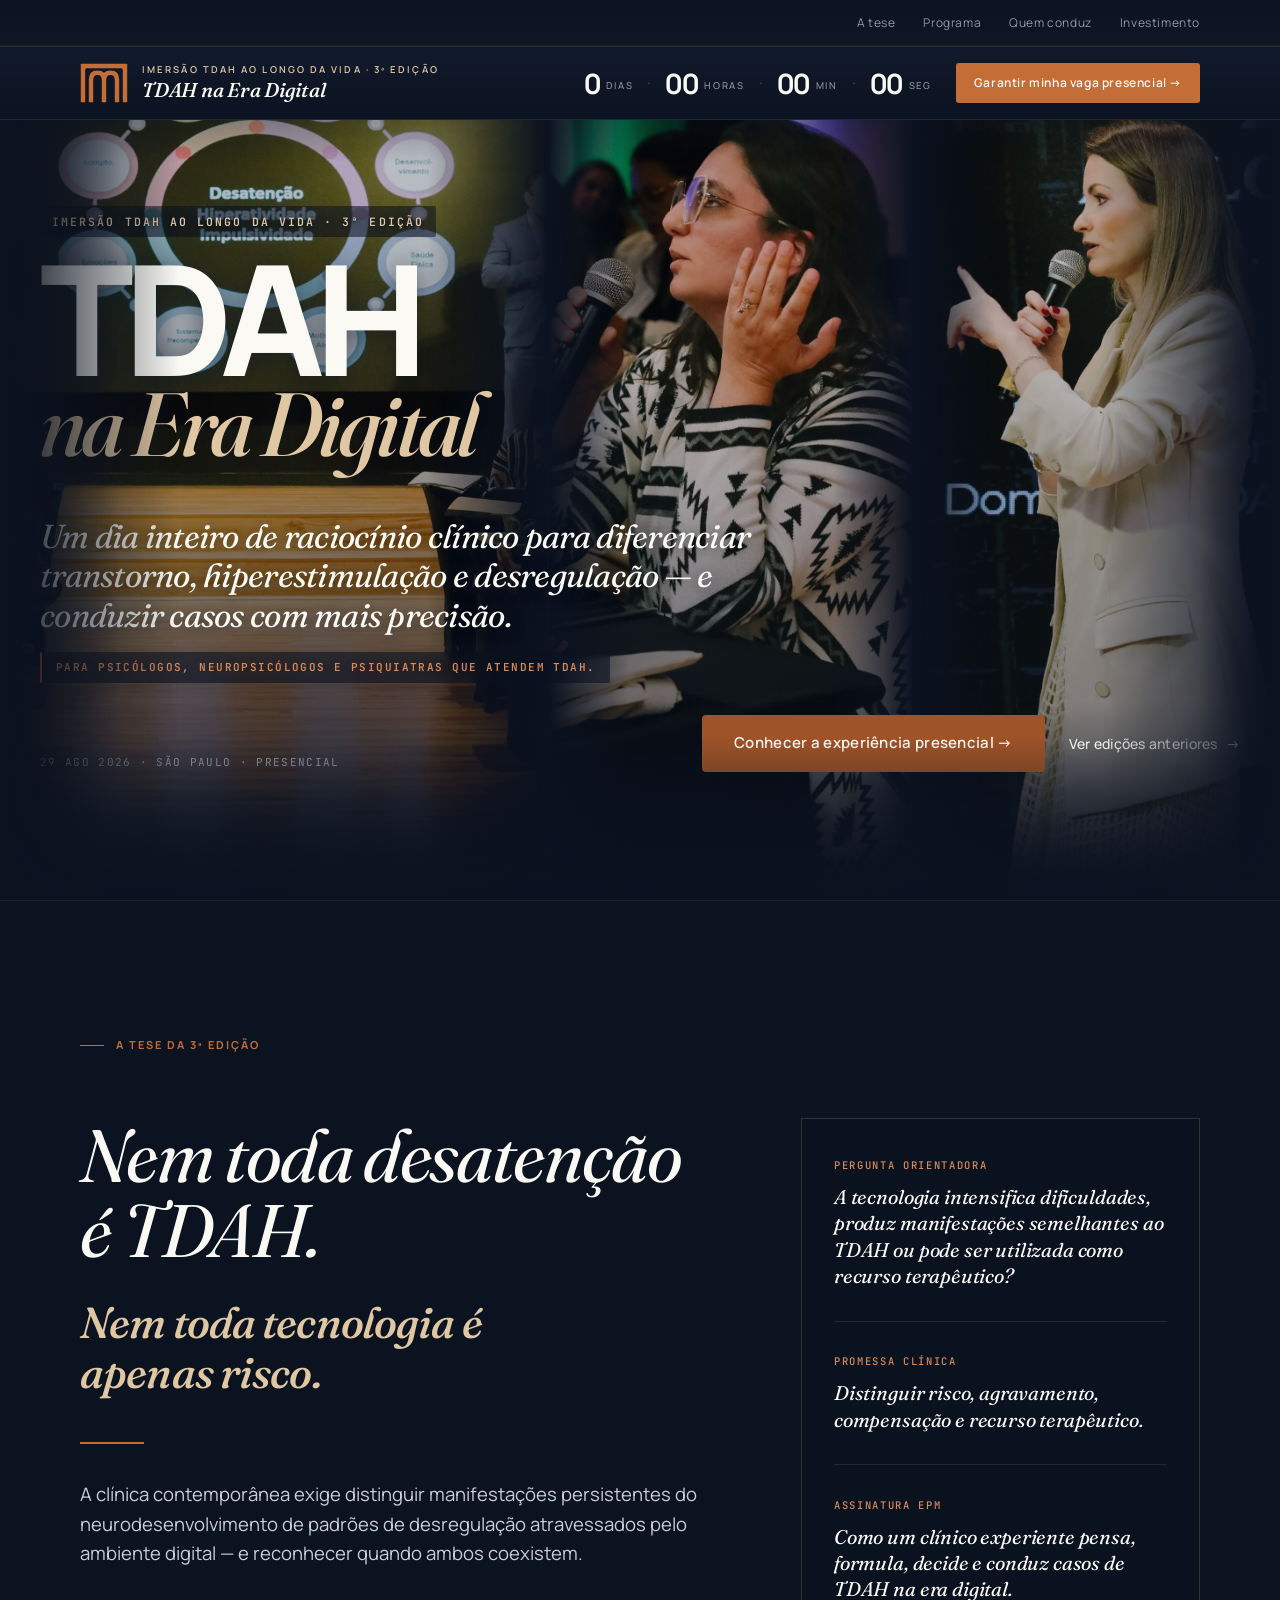
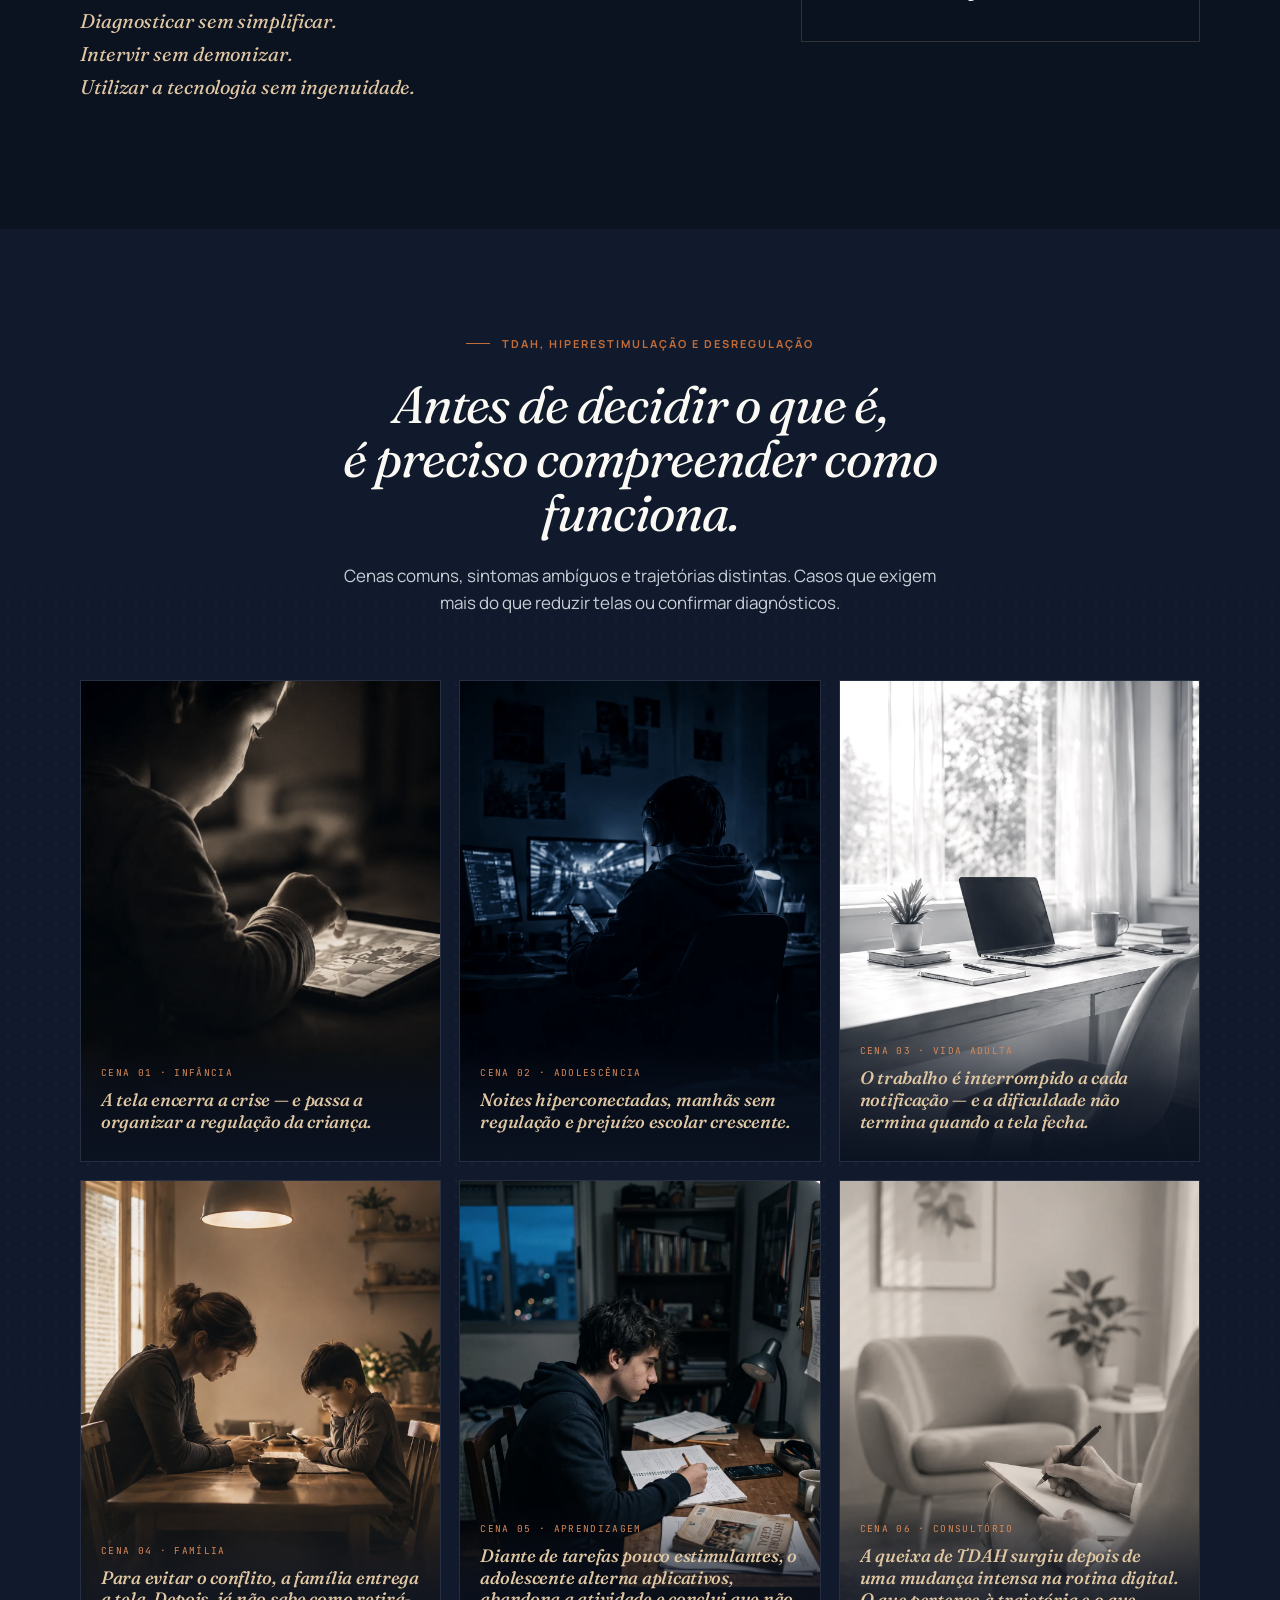
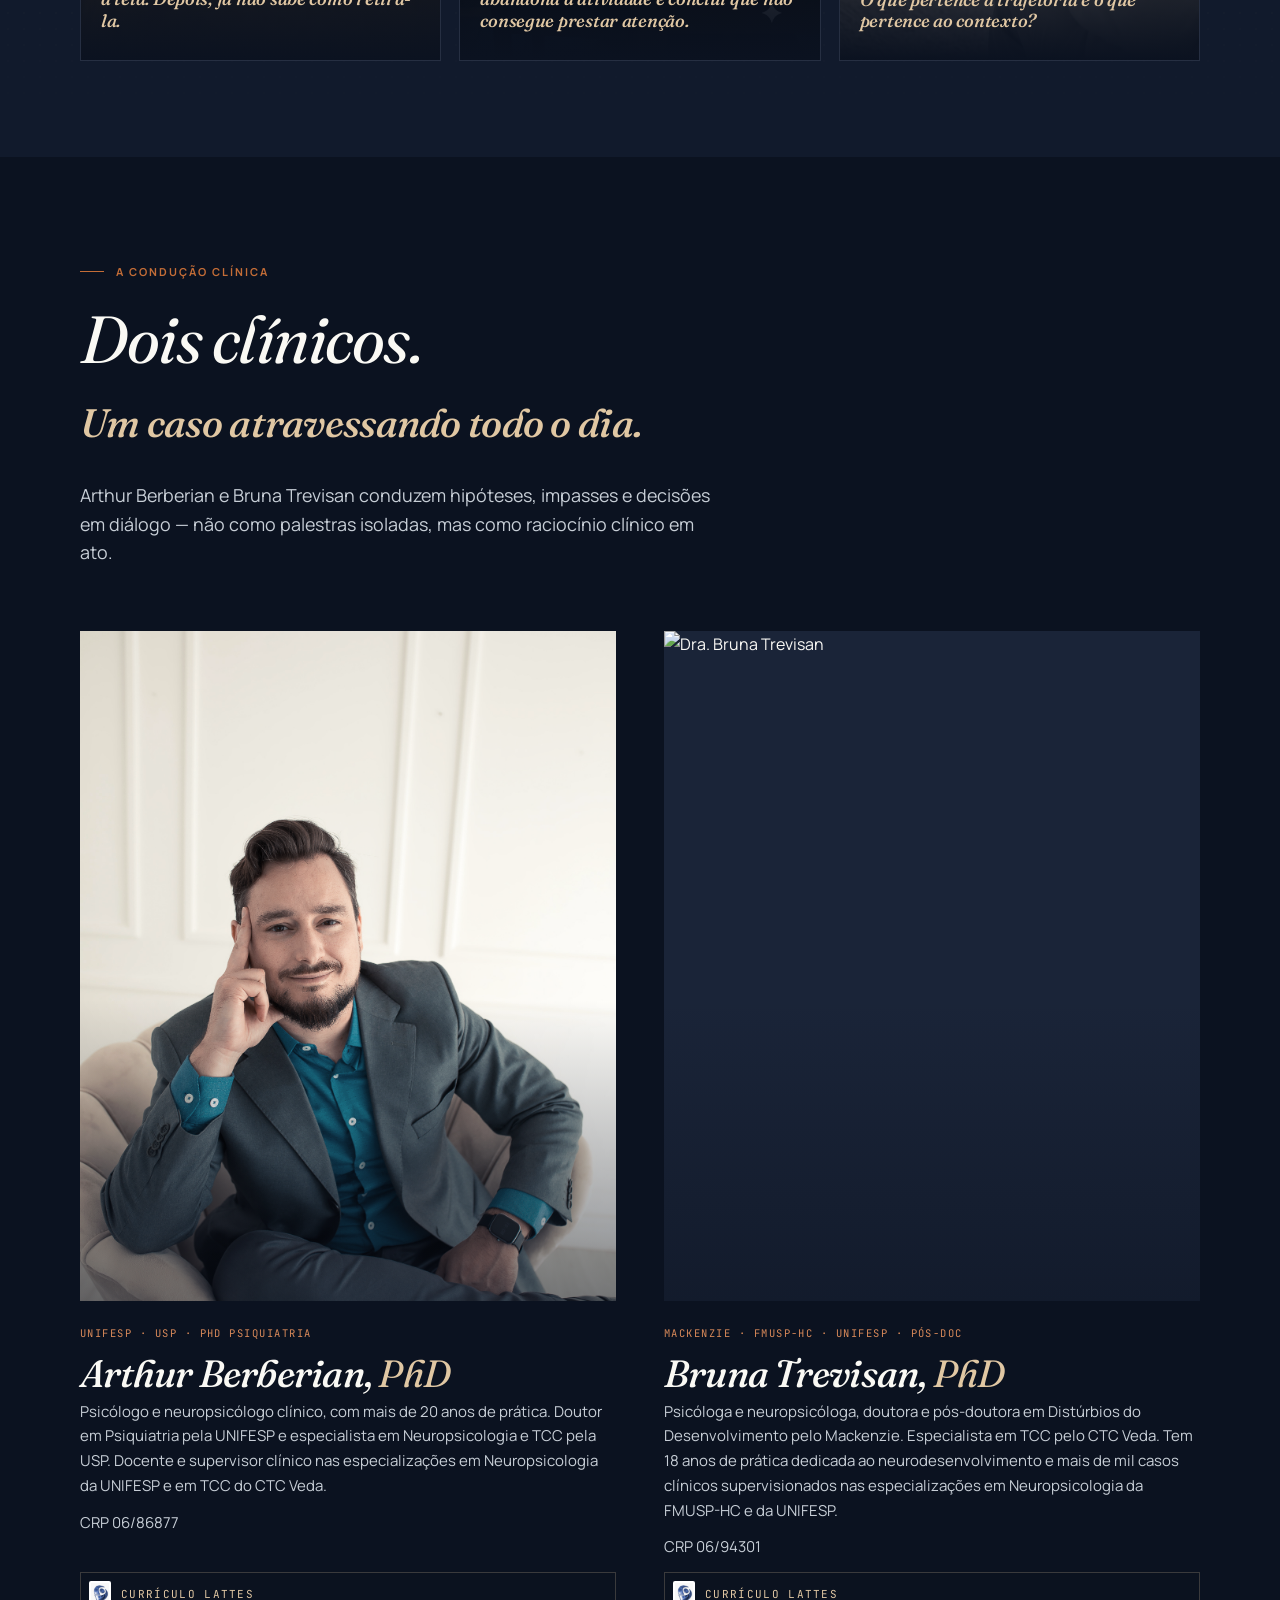
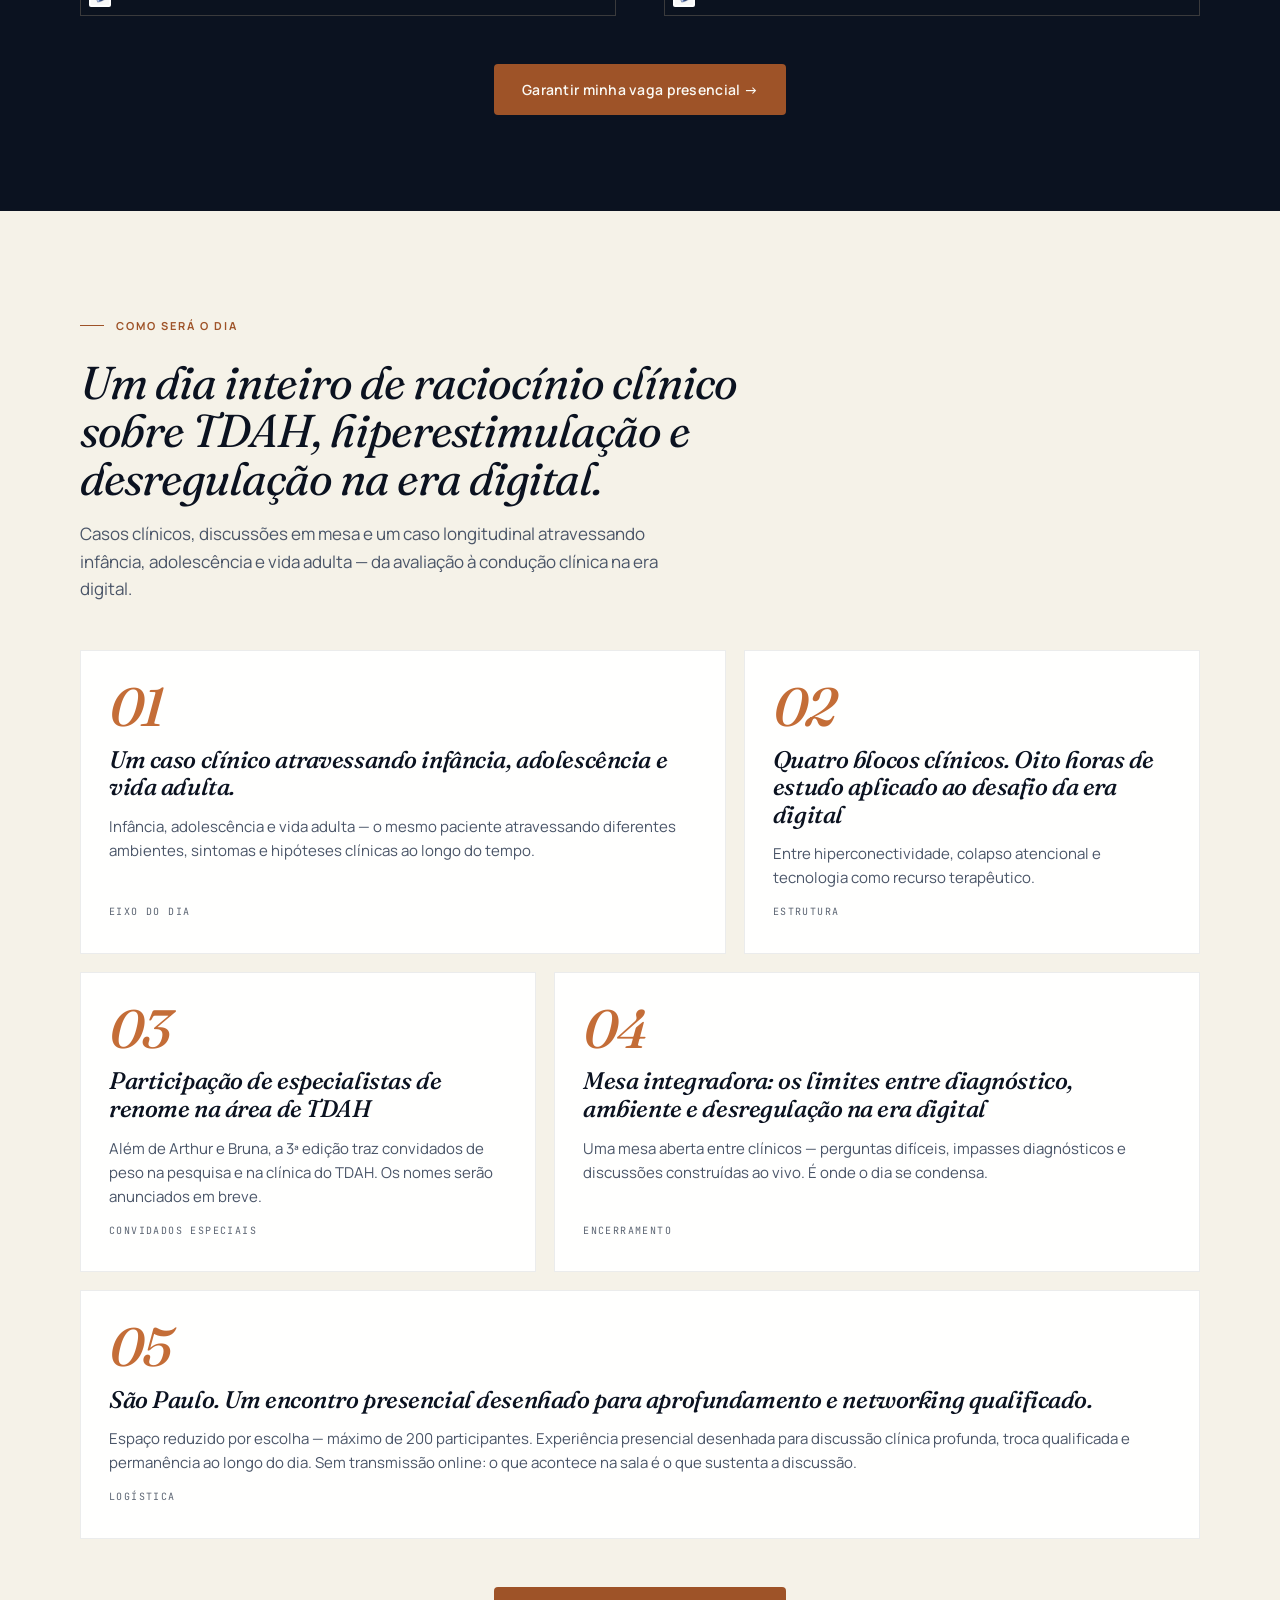
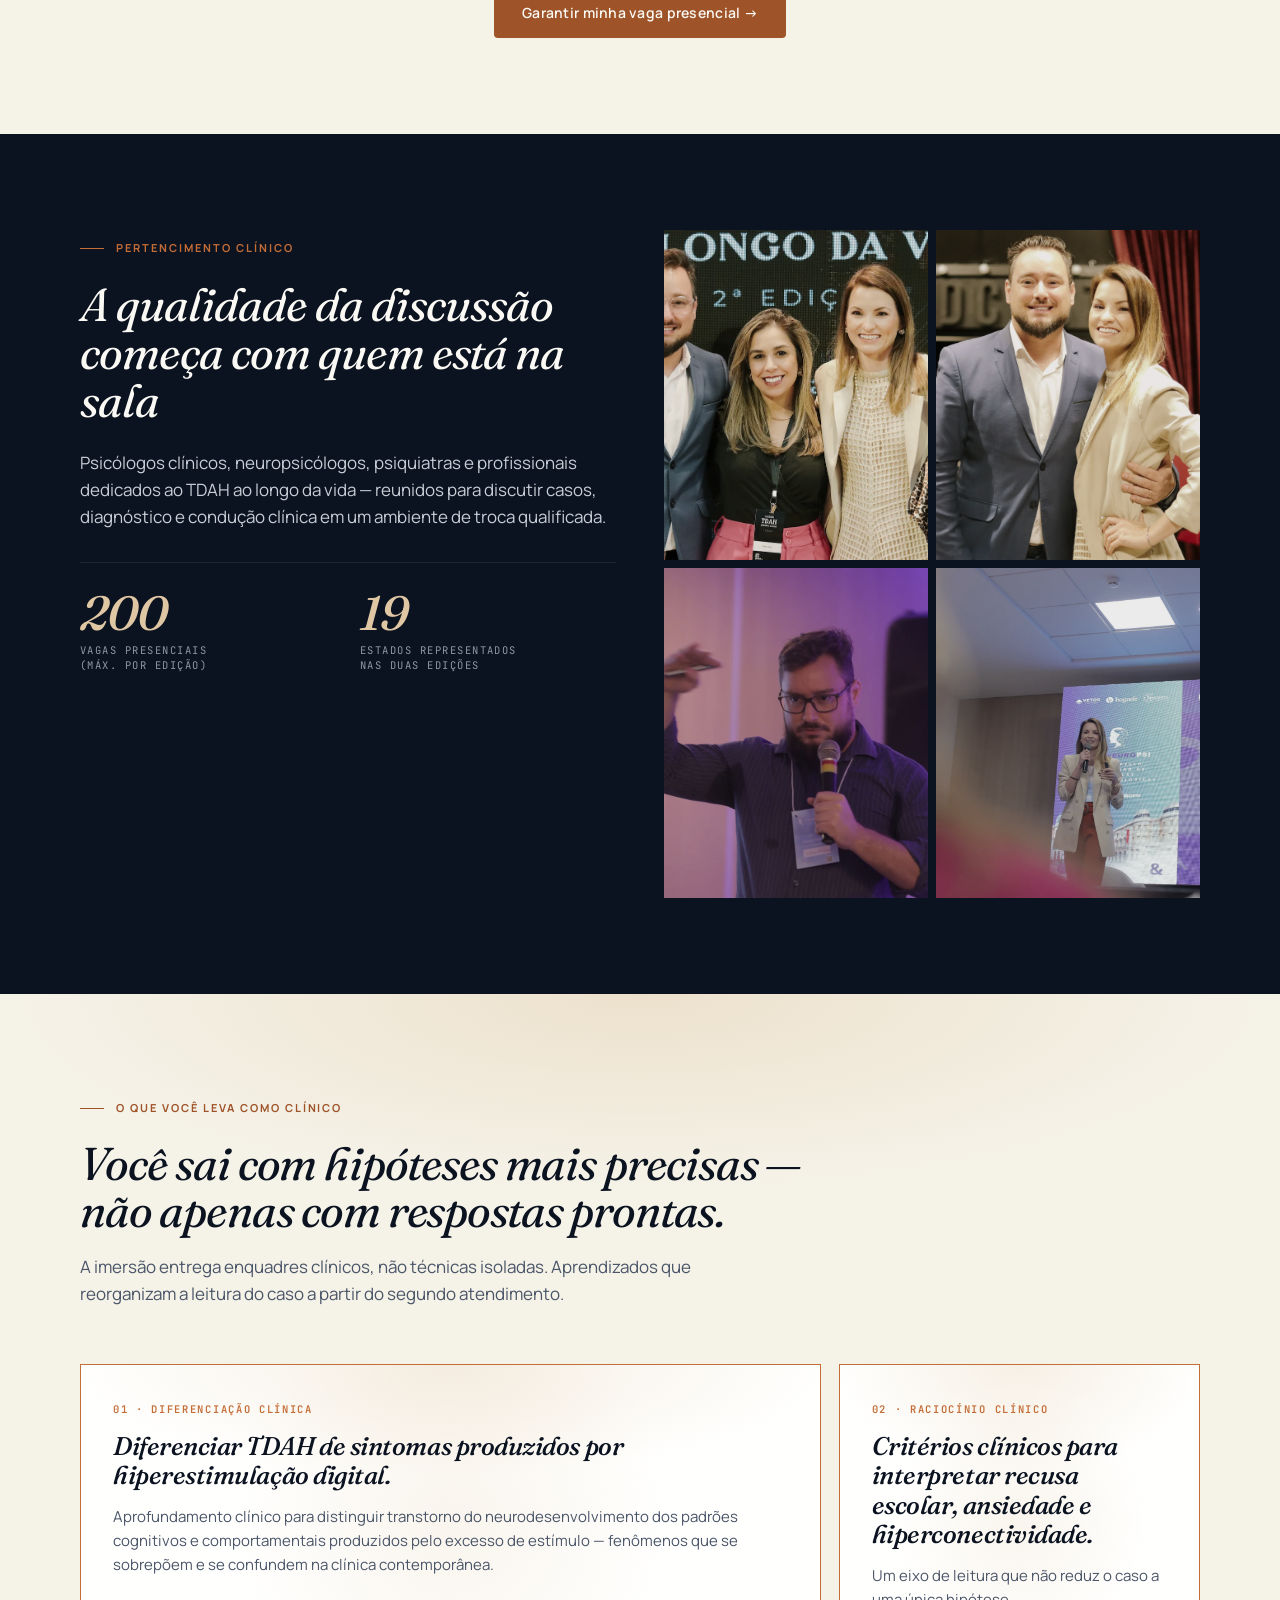
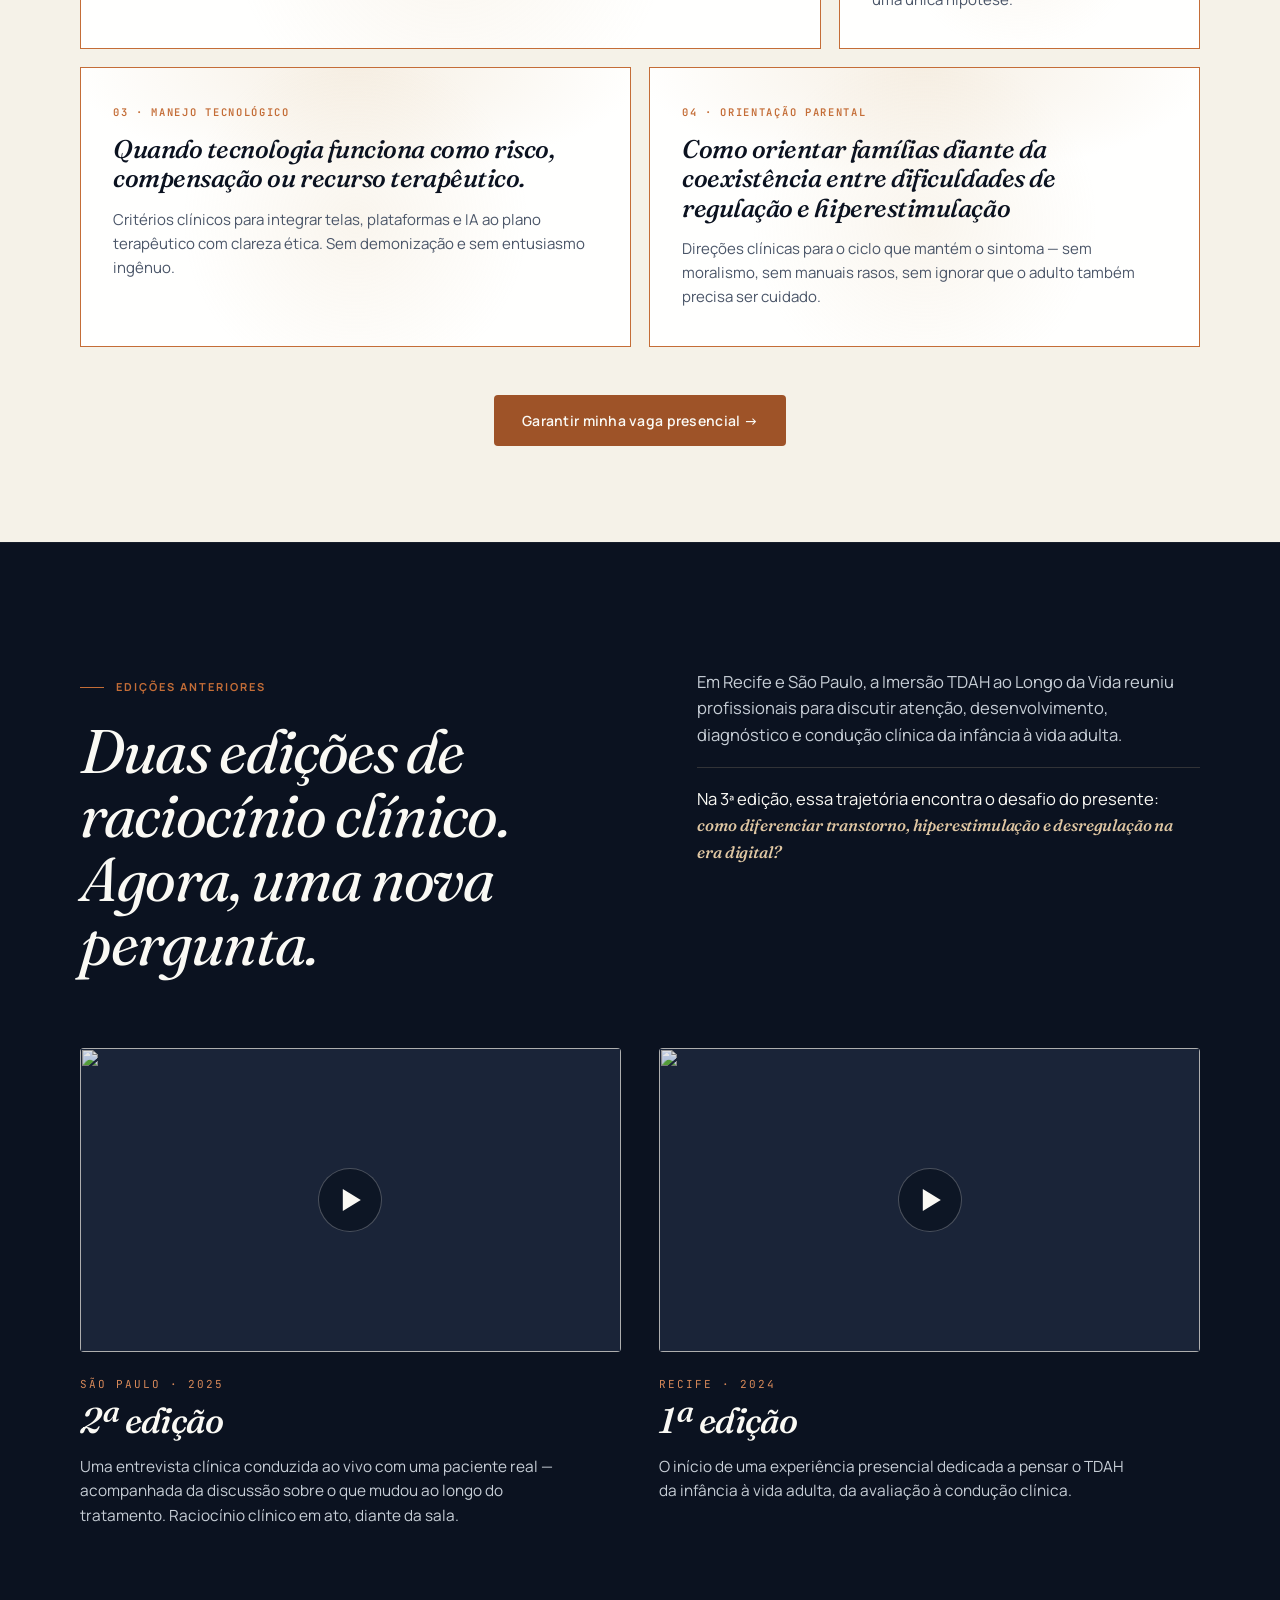
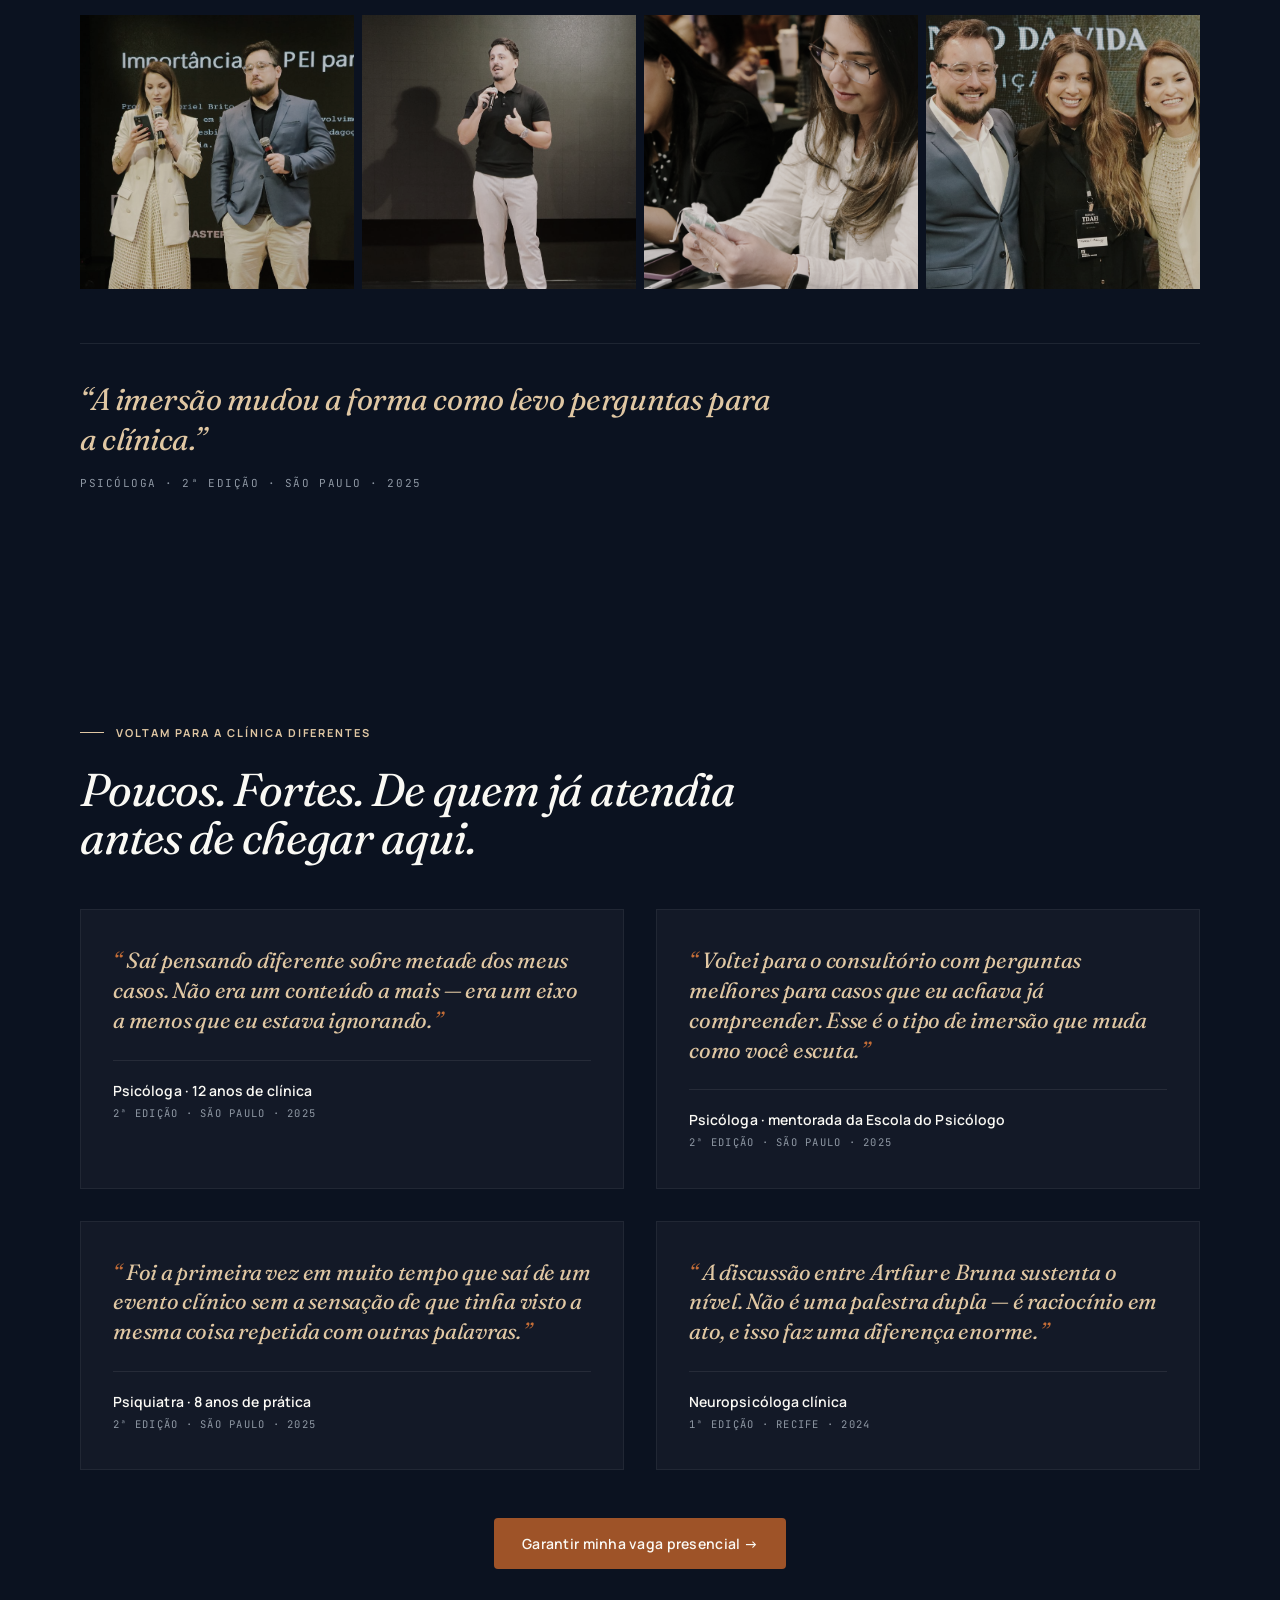
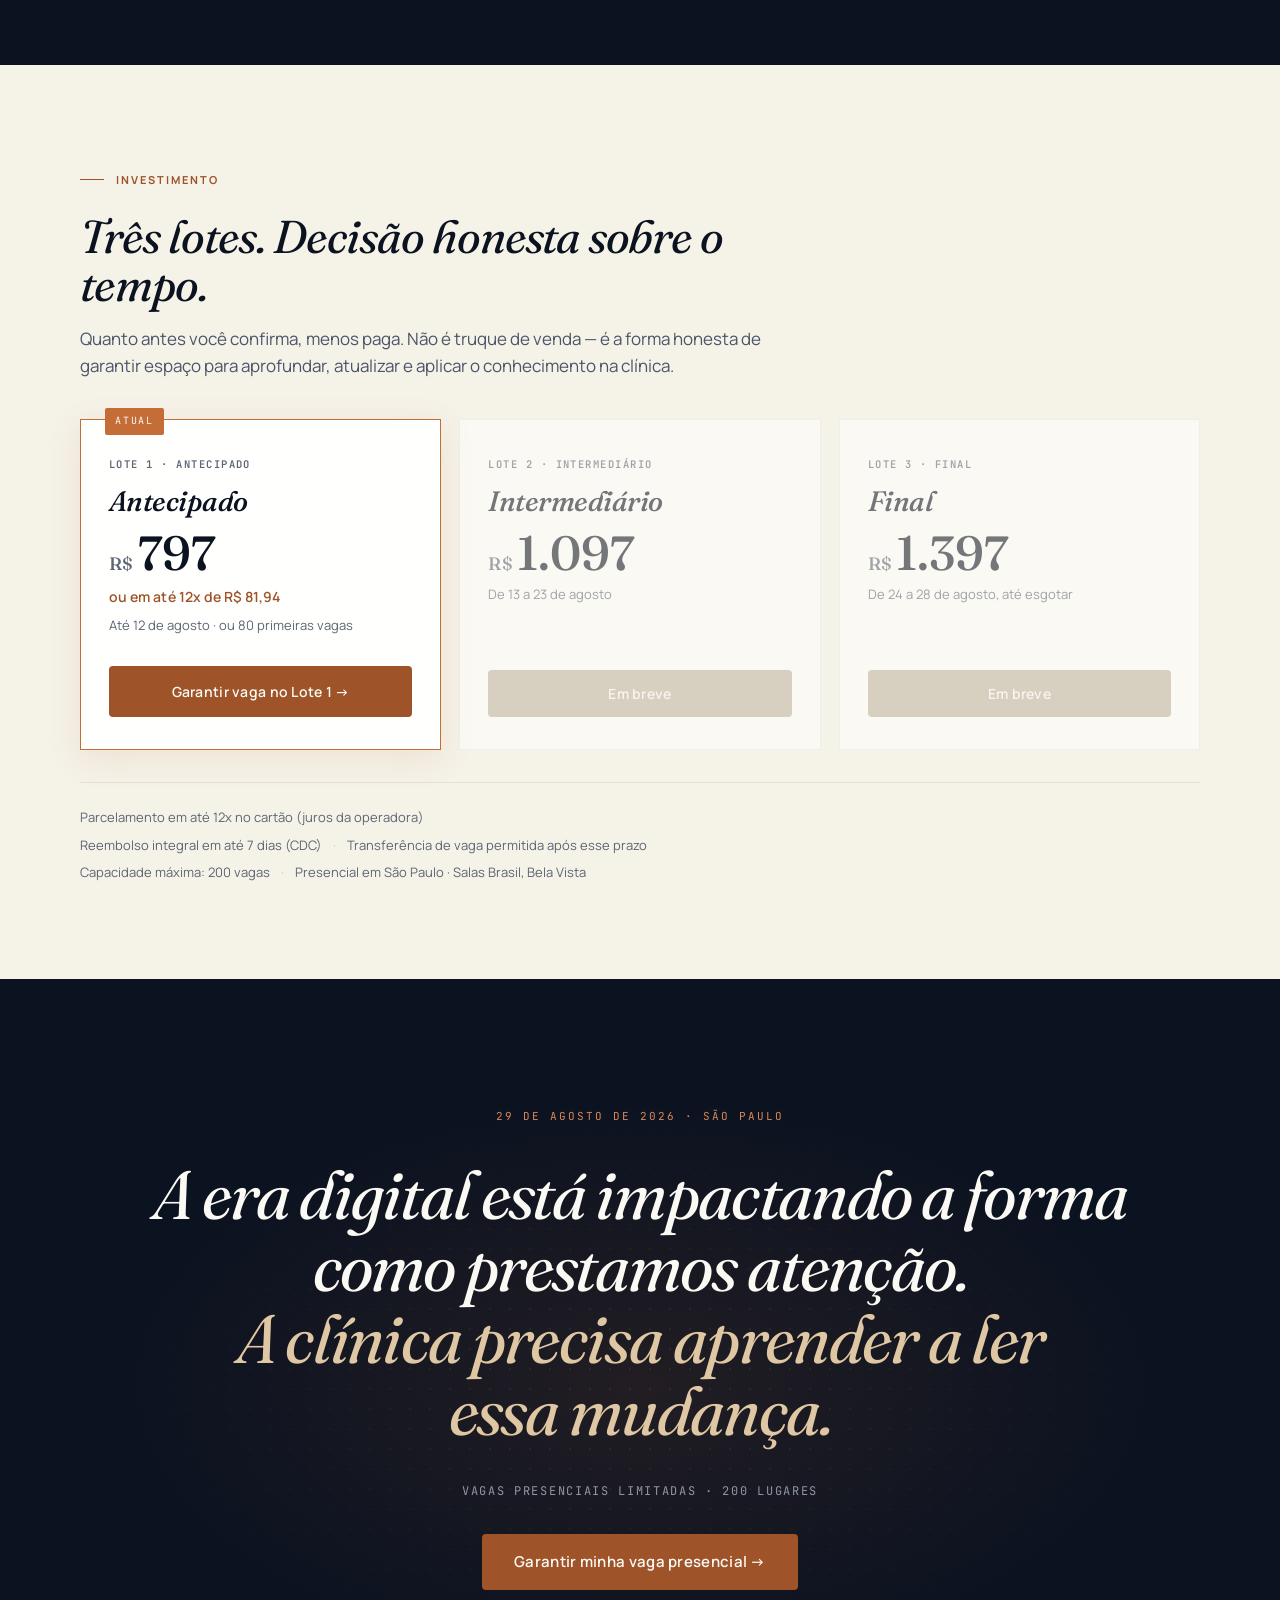
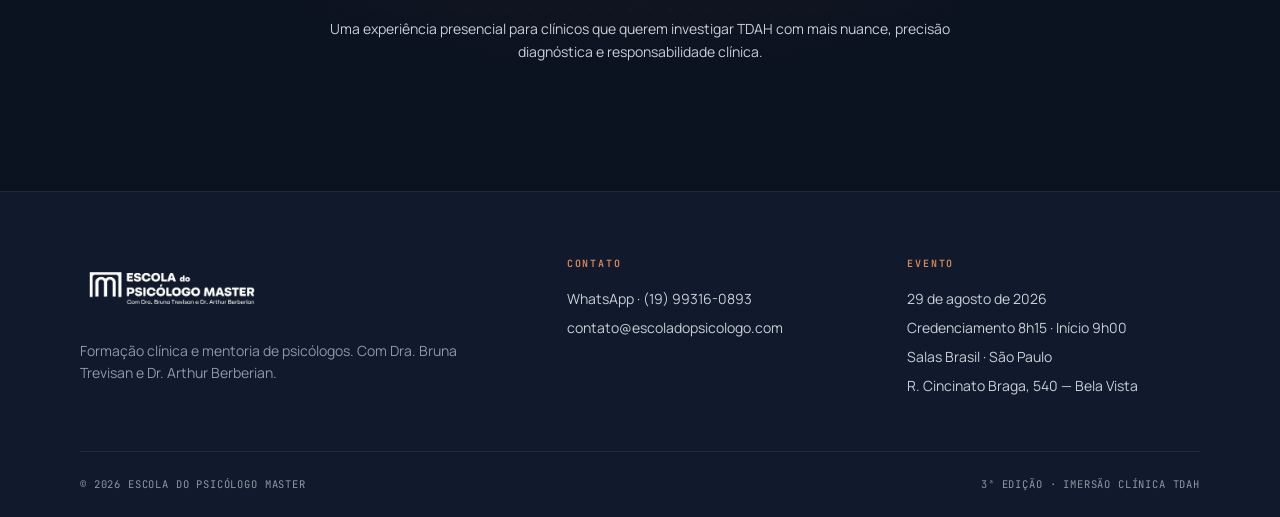
==== commit 199cf686: "Cena 05: substitui imagem do vagao por cena de aprendizagem - Novo asset cena-05-aprendizagem.webp (" ====
--- a/index.html
+++ b/index.html
@@ -865,7 +865,7 @@
           </div>
         </article>
         <article class="zumbi-card">
-          <img class="zumbi-img" src="assets/cena-05-transporte.webp" alt="Vagão de metrô cheio com passageiros absortos em seus celulares" loading="lazy" />
+          <img class="zumbi-img" src="assets/cena-05-aprendizagem.webp" alt="Adolescente estudando à noite no quarto, com caderno, livro e celular sobre a mesa" loading="lazy" />
           <div class="zumbi-brief">
             <span class="tag">Cena 05 · Aprendizagem</span>
             <p class="scene">Diante de tarefas pouco estimulantes, o adolescente alterna aplicativos, abandona a atividade e conclui que não consegue prestar atenção.</p>
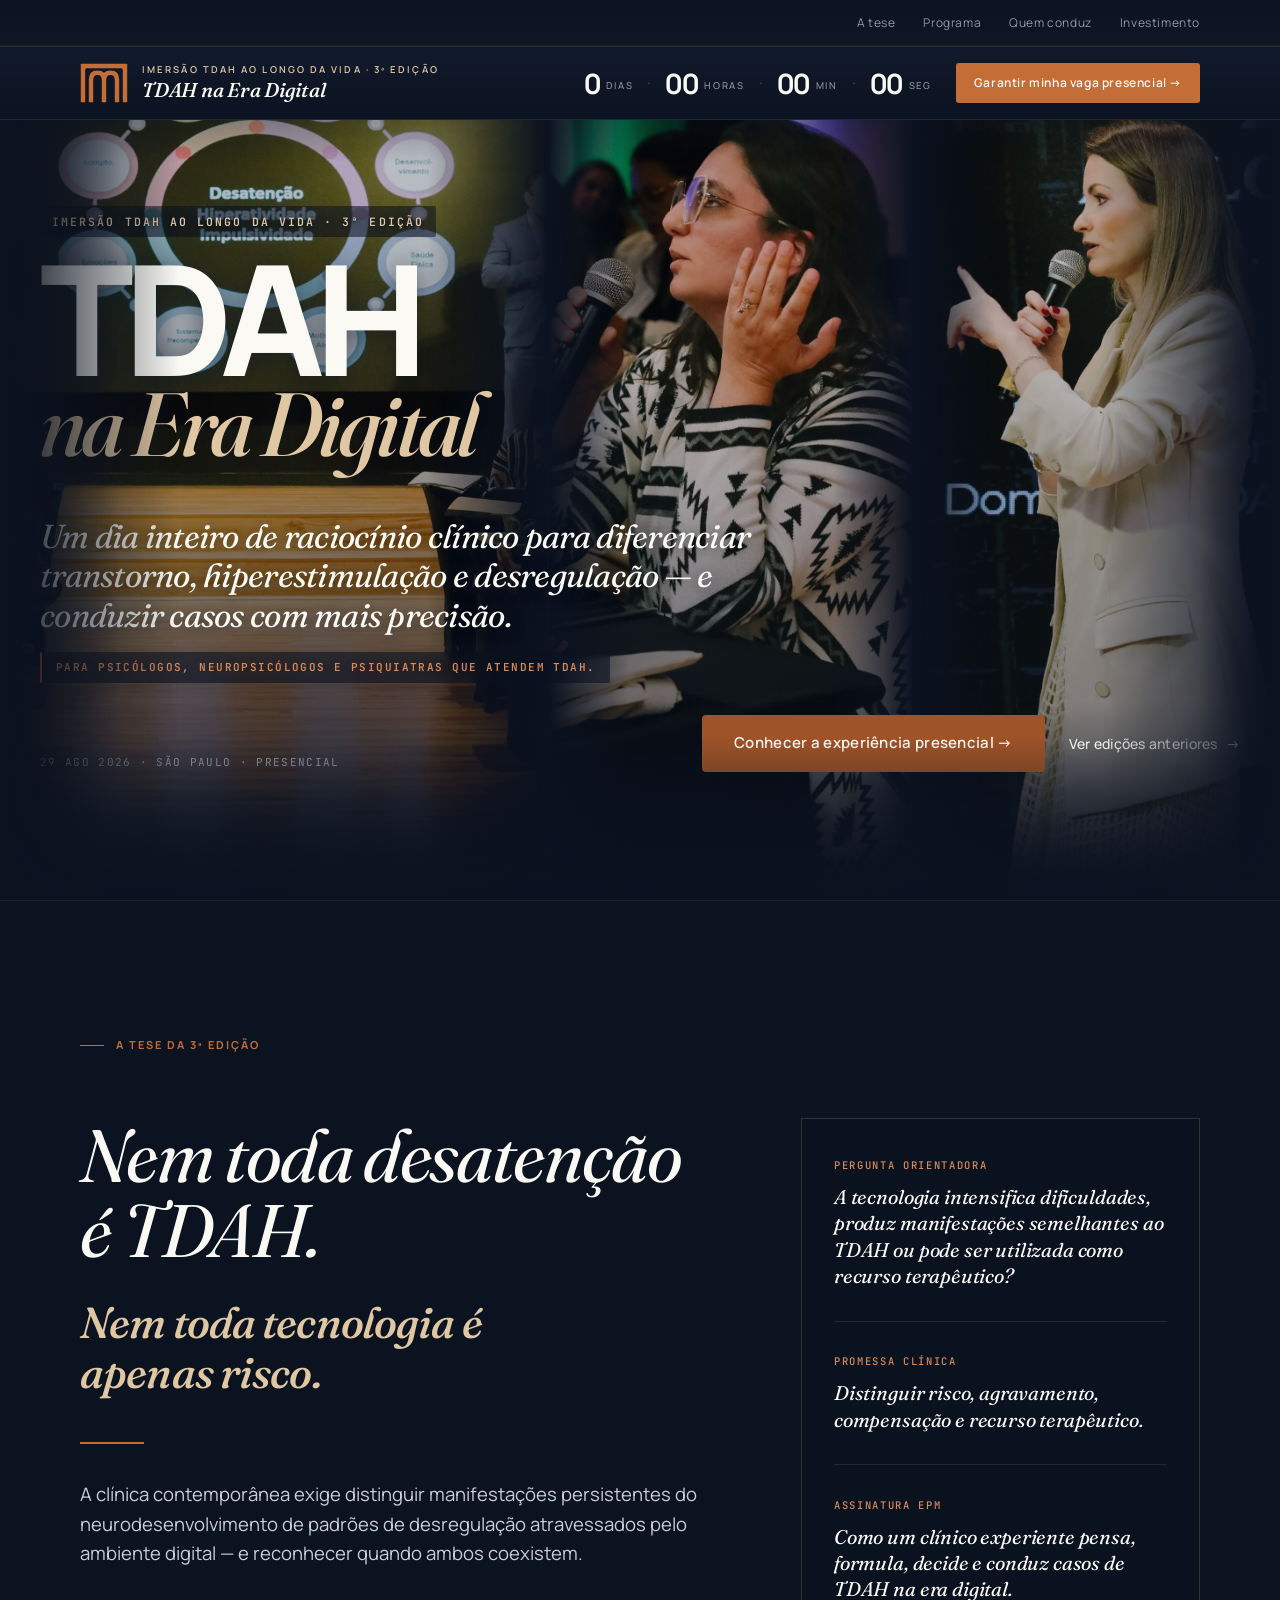
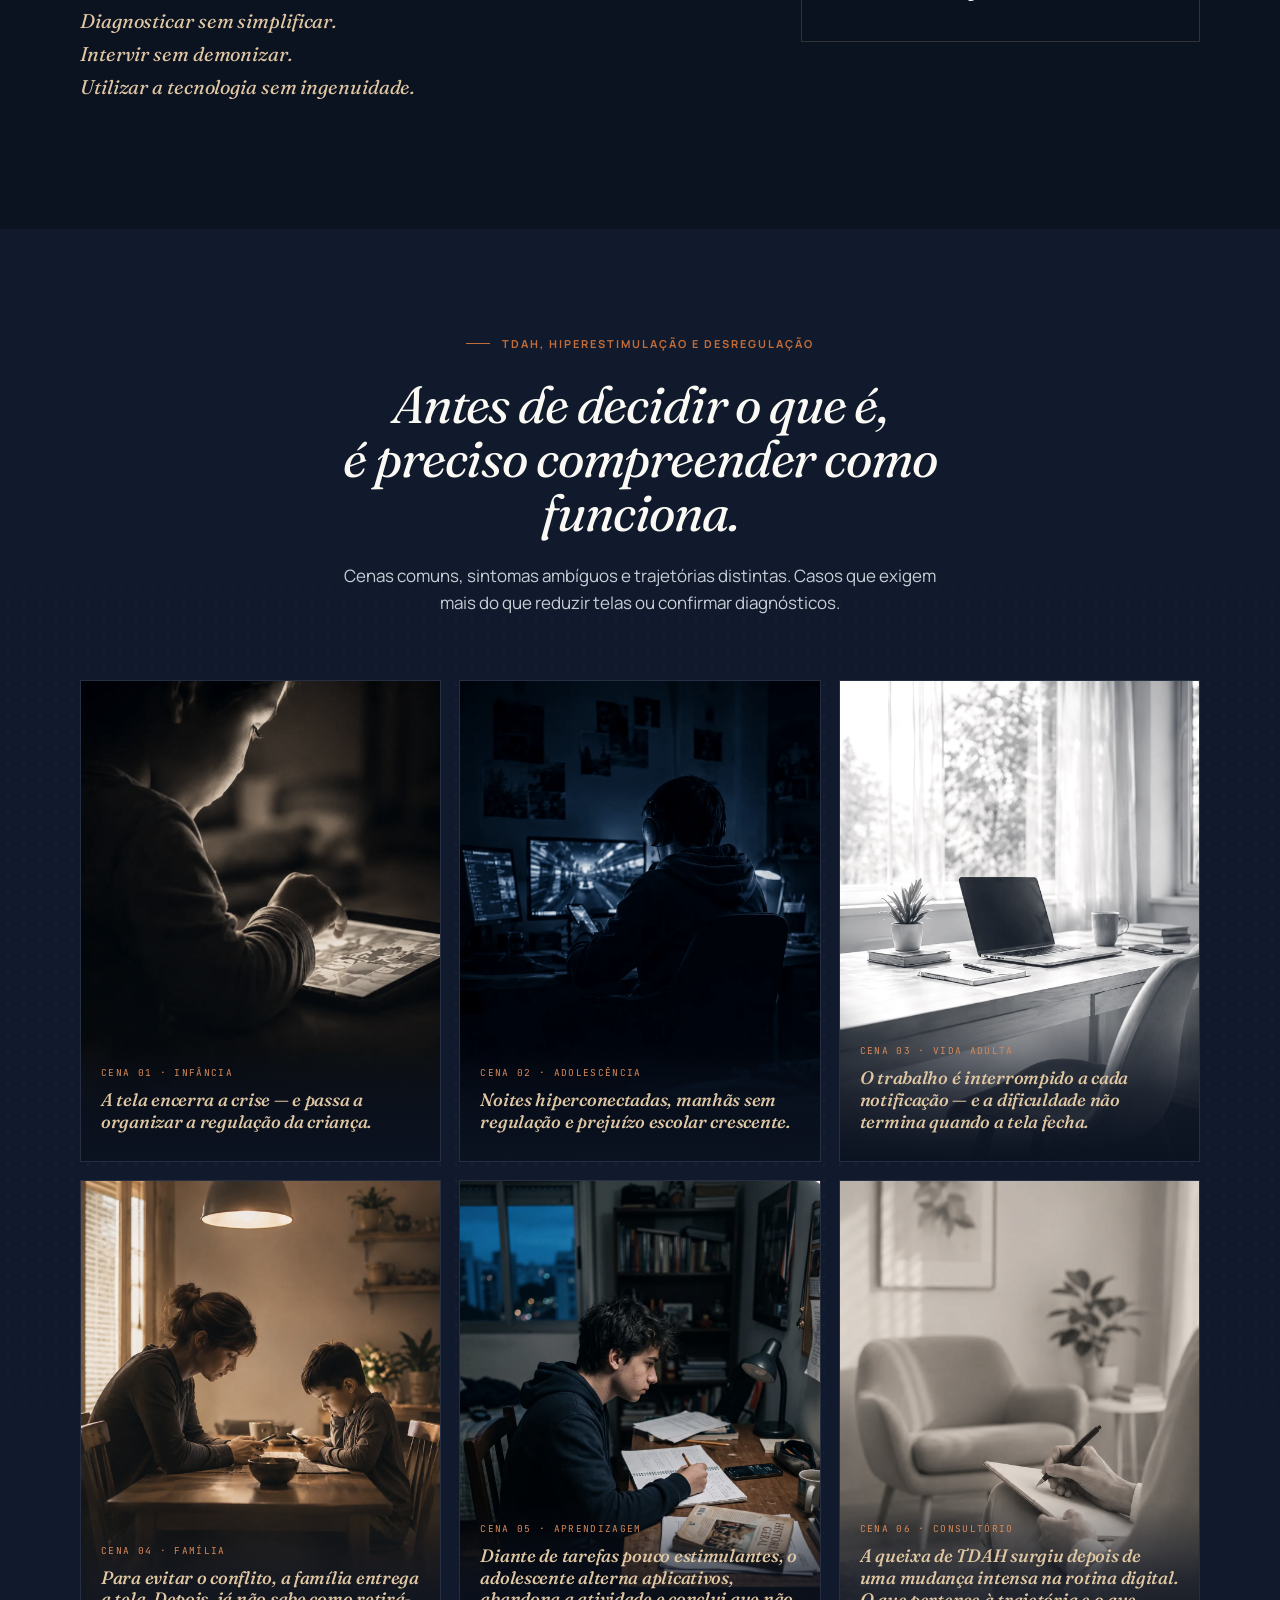
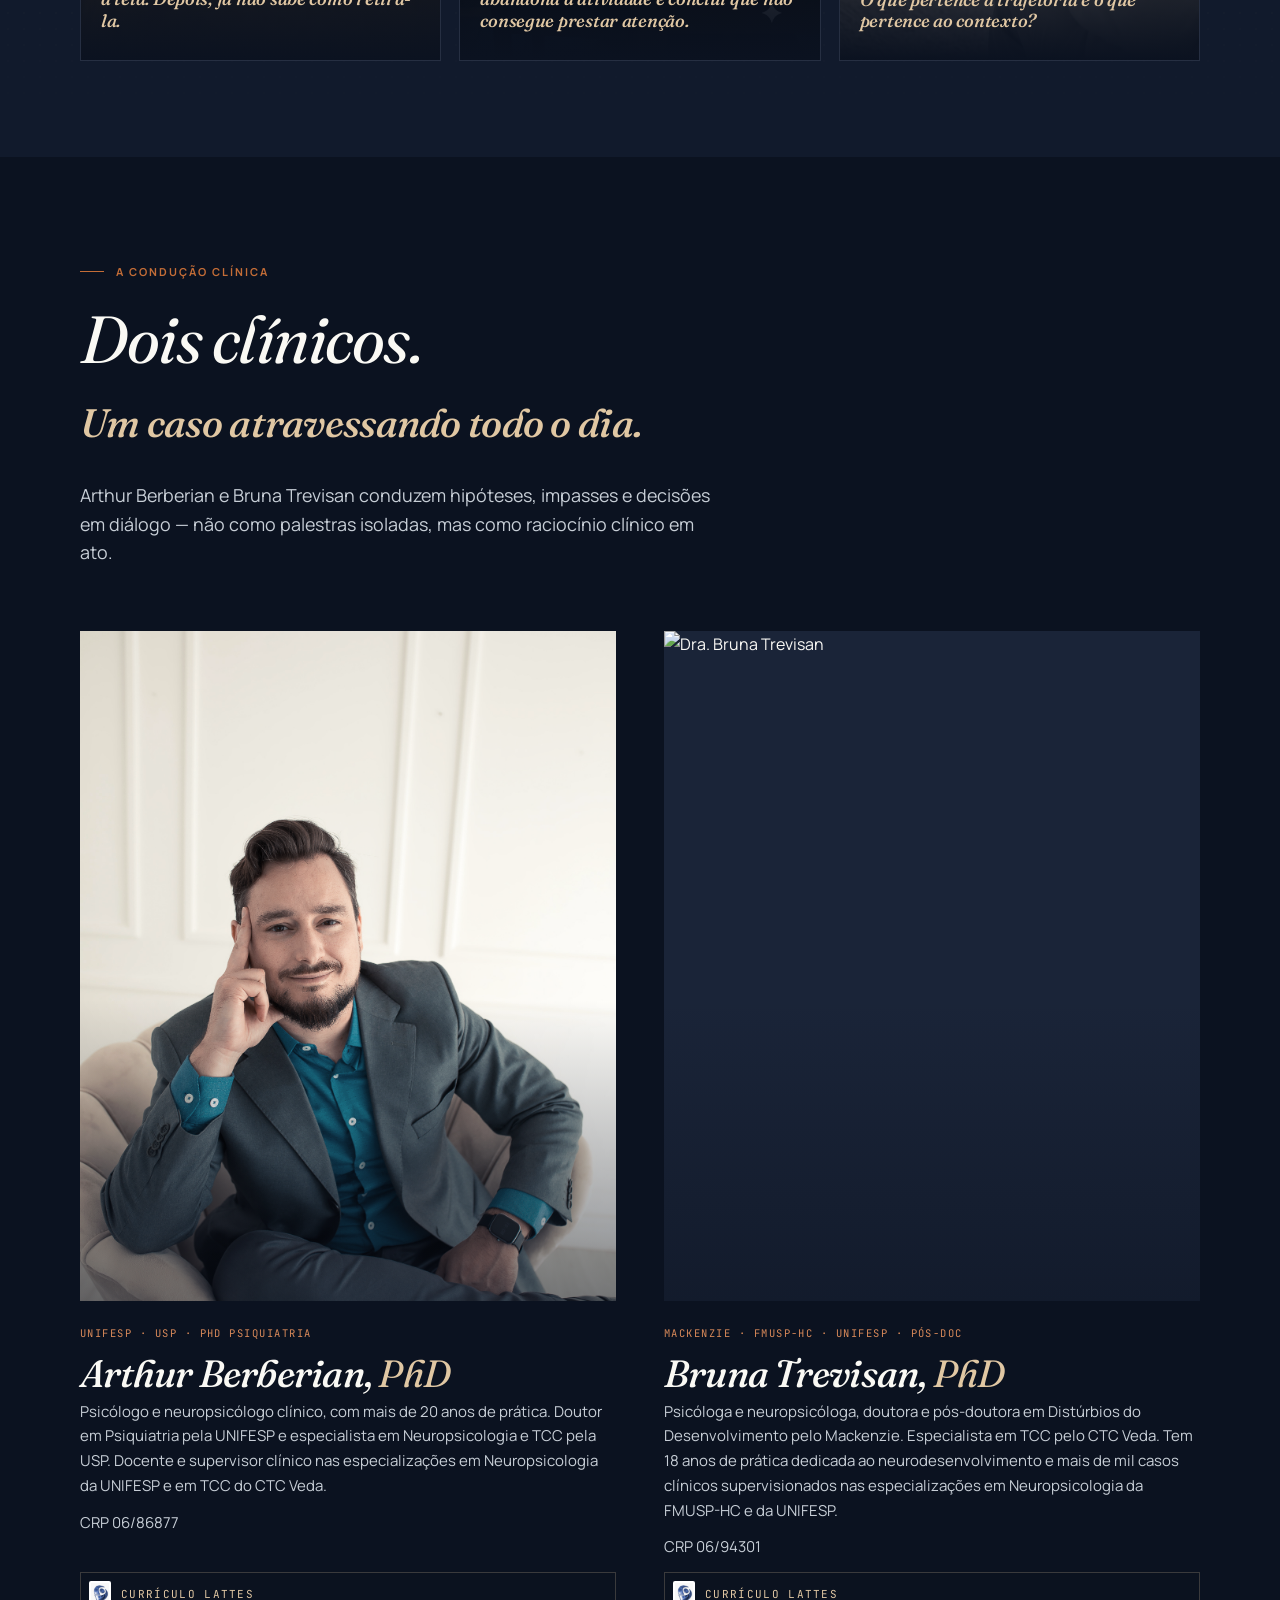
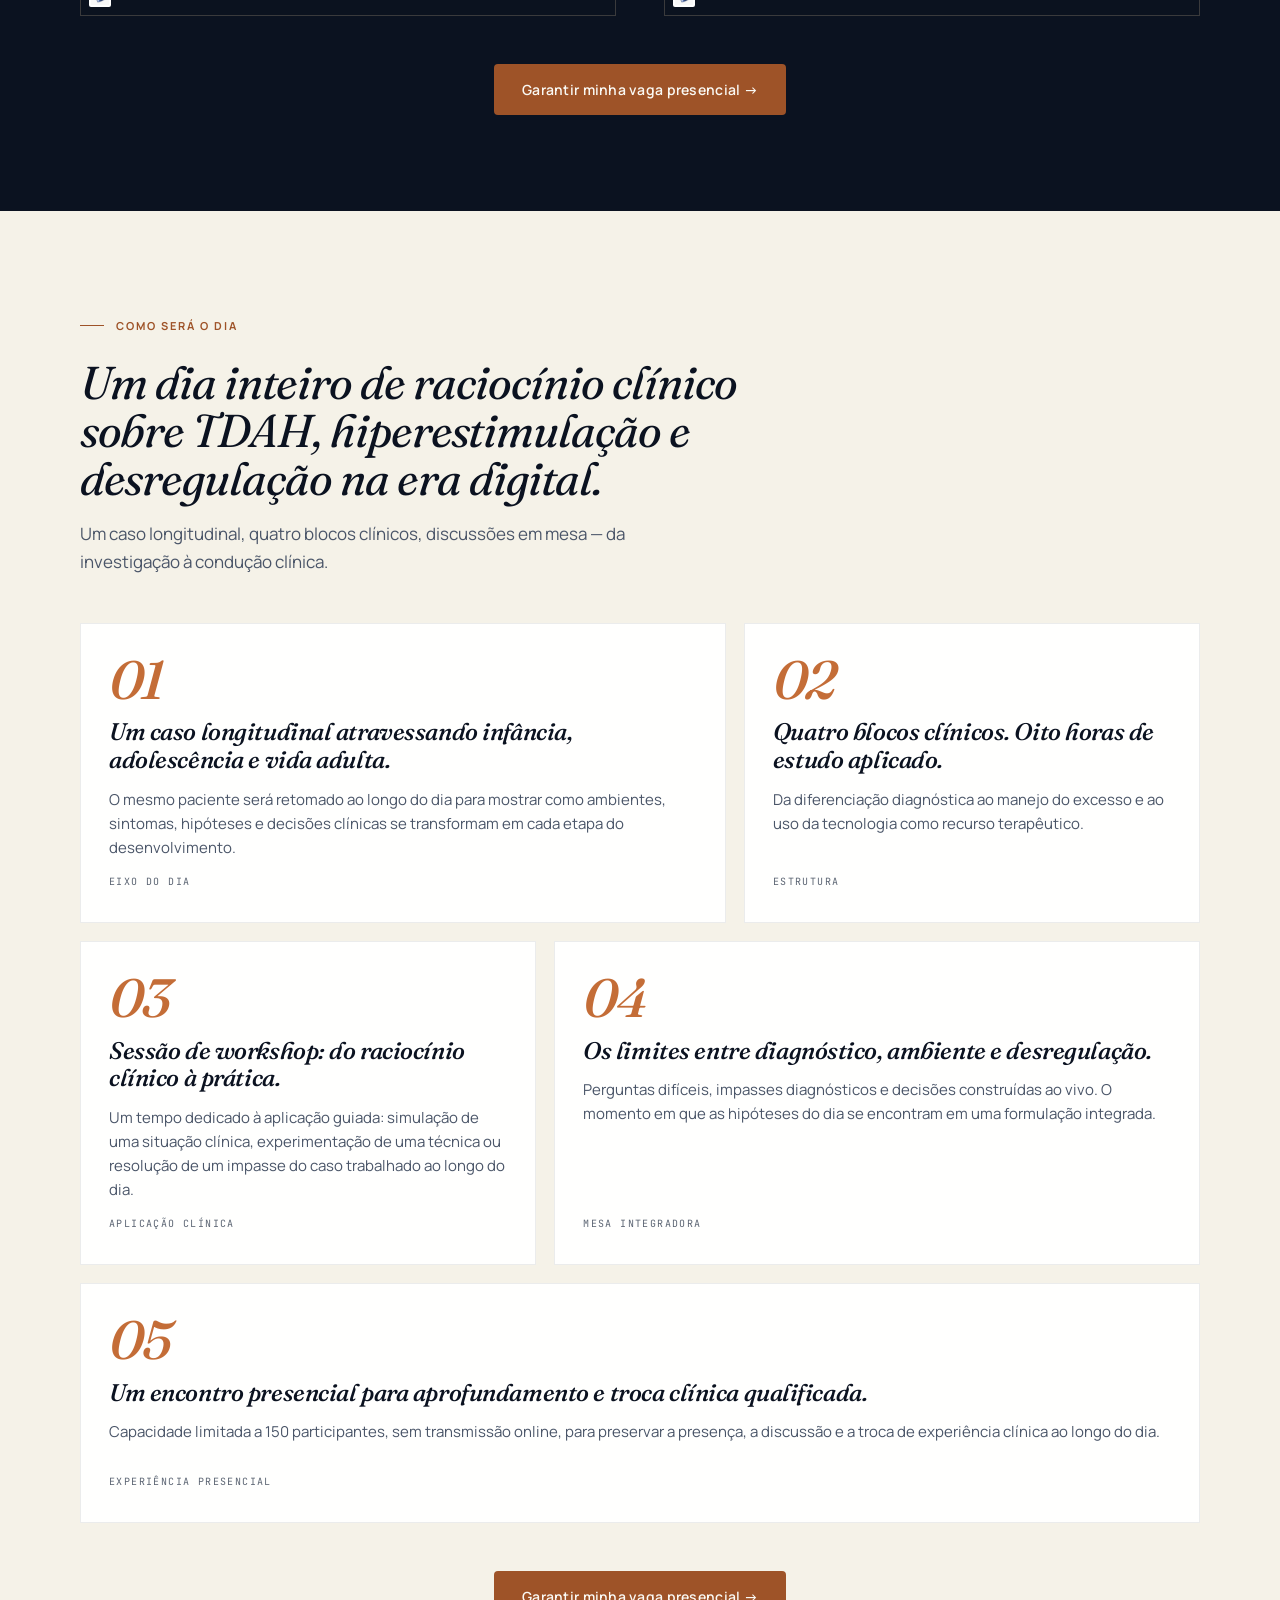
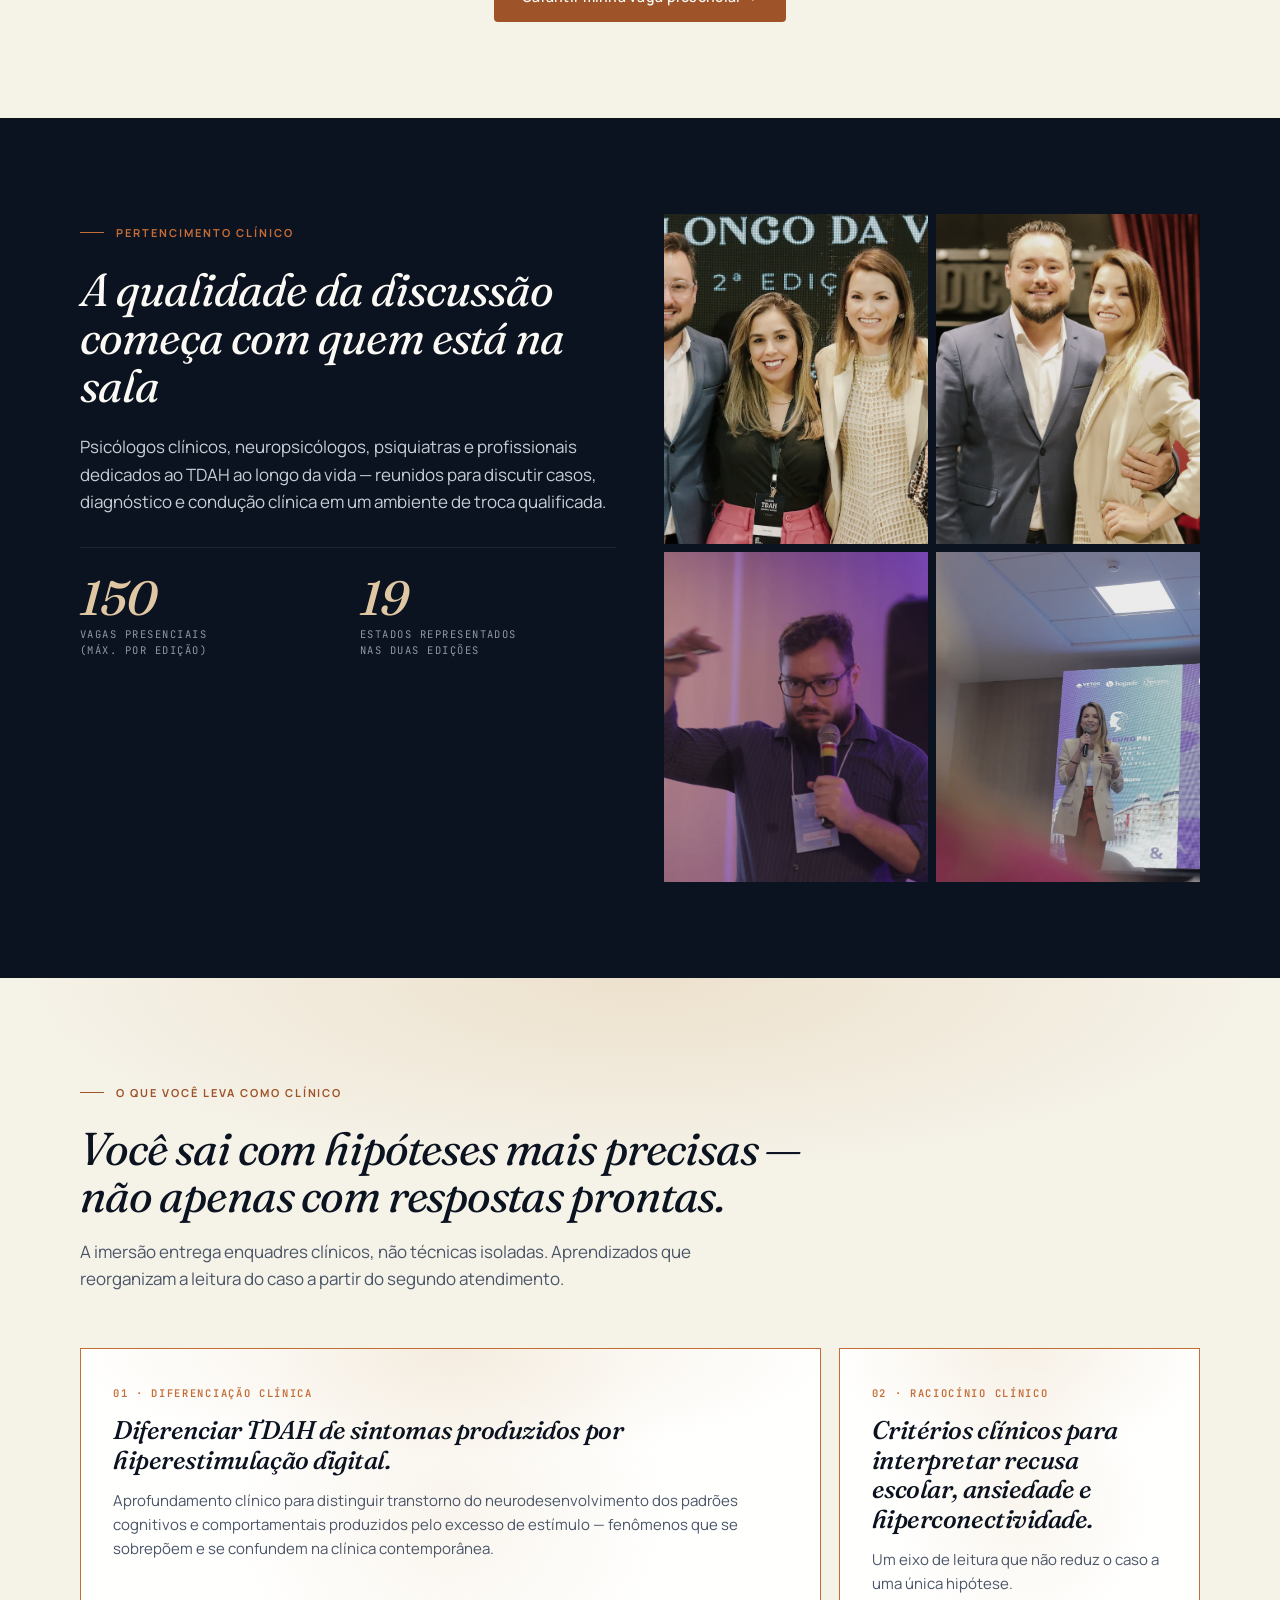
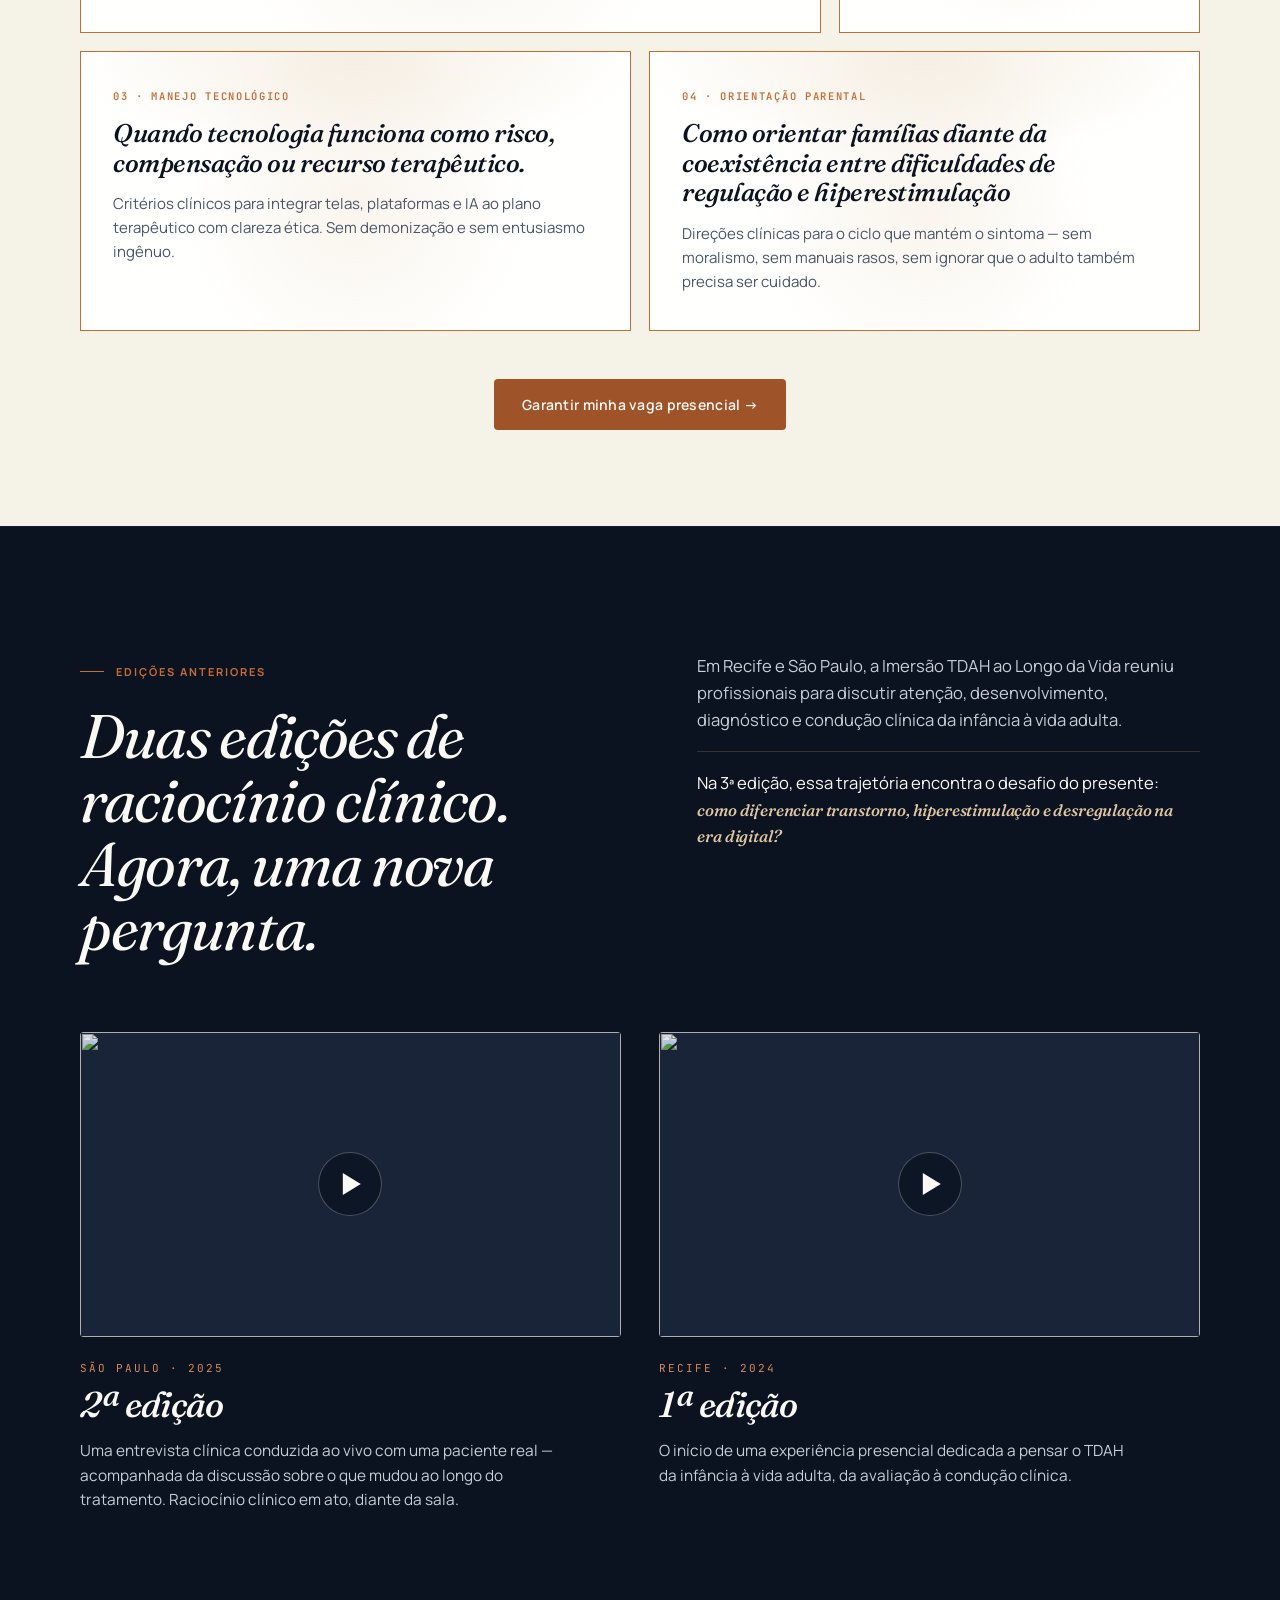
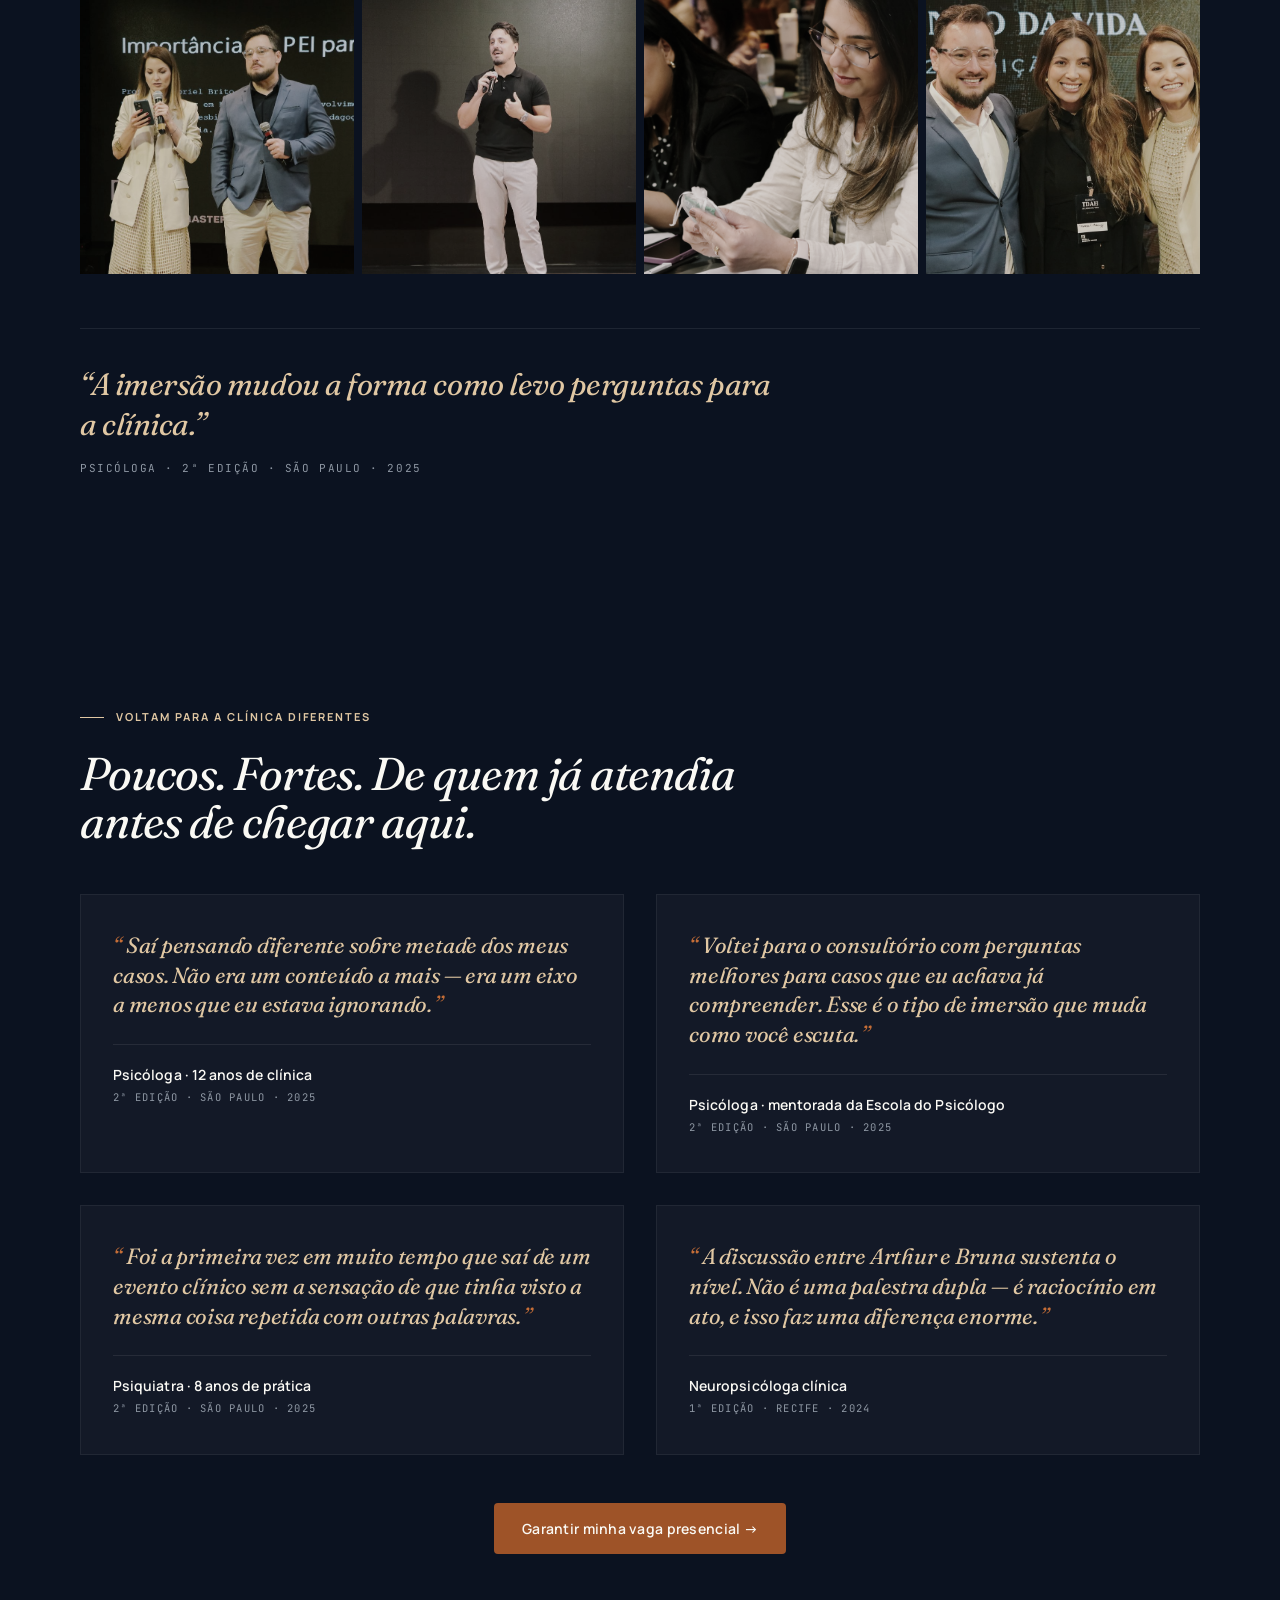
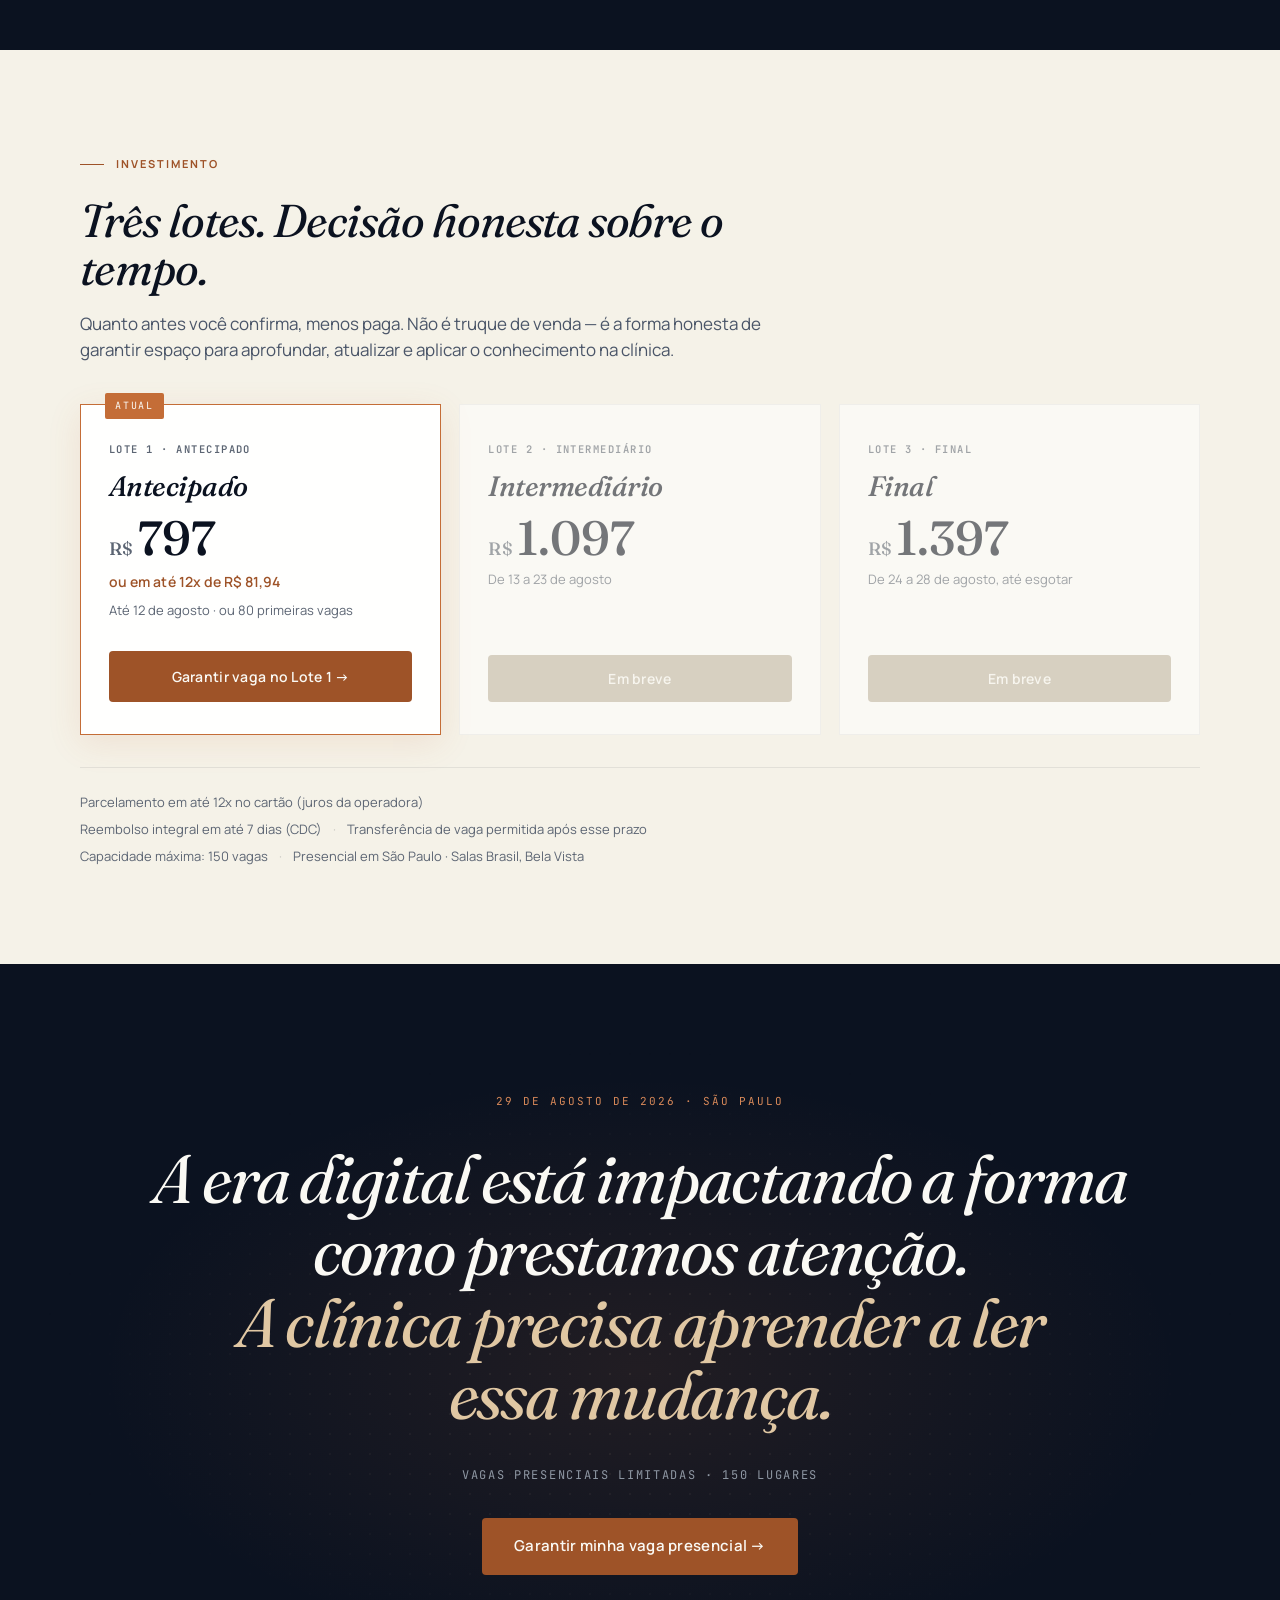
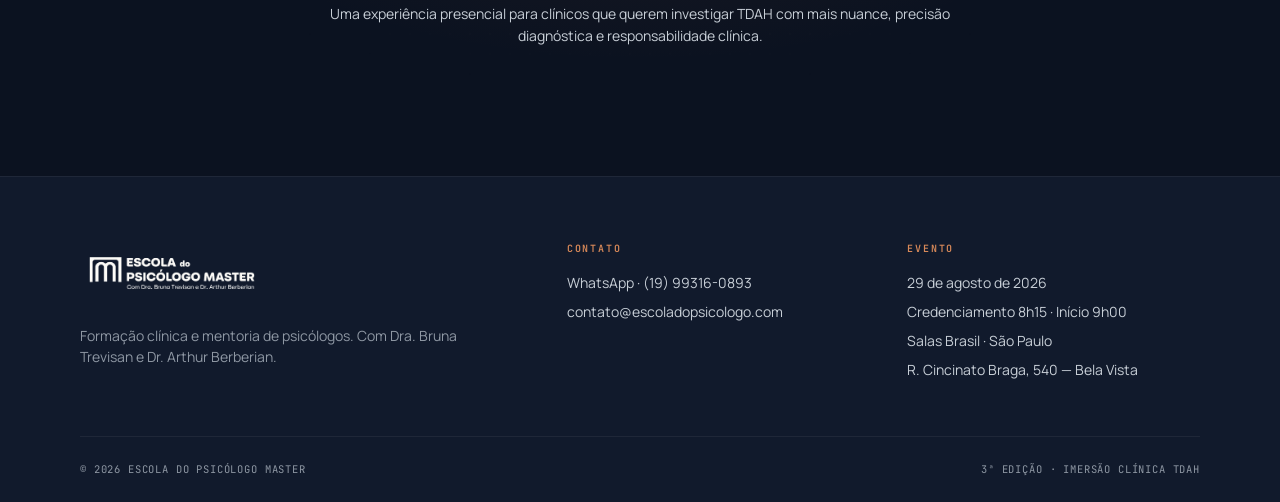
==== commit cb69d3a7: "Como sera o dia: nova copy + correcao de capacidade (200 -> 150) - Corpo do head trocado por versao " ====
--- a/index.html
+++ b/index.html
@@ -698,7 +698,7 @@
     { "@type": "Person", "name": "Arthur Berberian" },
     { "@type": "Person", "name": "Bruna Trevisan" }
   ],
-  "maximumAttendeeCapacity": 200,
+  "maximumAttendeeCapacity": 150,
   "offers": {
     "@type": "Offer",
     "name": "Lote 1 · Antecipado",
@@ -935,38 +935,38 @@
       <div class="exp-head">
         <span class="overline">Como será o dia</span>
         <h2>Um dia inteiro de raciocínio clínico sobre TDAH, hiperestimulação e desregulação na era digital.</h2>
-        <p>Casos clínicos, discussões em mesa e um caso longitudinal atravessando infância, adolescência e vida adulta — da avaliação à condução clínica na era digital.</p>
+        <p>Um caso longitudinal, quatro blocos clínicos, discussões em mesa — da investigação à condução clínica.</p>
       </div>
       <div class="exp-grid">
         <article class="exp-card span-7">
           <span class="num">01</span>
-          <h3>Um caso clínico atravessando infância, adolescência e vida adulta.</h3>
-          <p>Infância, adolescência e vida adulta — o mesmo paciente atravessando diferentes ambientes, sintomas e hipóteses clínicas ao longo do tempo.</p>
+          <h3>Um caso longitudinal atravessando infância, adolescência e vida adulta.</h3>
+          <p>O mesmo paciente será retomado ao longo do dia para mostrar como ambientes, sintomas, hipóteses e decisões clínicas se transformam em cada etapa do desenvolvimento.</p>
           <span class="meta">Eixo do dia</span>
         </article>
         <article class="exp-card span-5">
           <span class="num">02</span>
-          <h3>Quatro blocos clínicos. Oito horas de estudo aplicado ao desafio da era digital</h3>
-          <p>Entre hiperconectividade, colapso atencional e tecnologia como recurso terapêutico.</p>
+          <h3>Quatro blocos clínicos. Oito horas de estudo aplicado.</h3>
+          <p>Da diferenciação diagnóstica ao manejo do excesso e ao uso da tecnologia como recurso terapêutico.</p>
           <span class="meta">Estrutura</span>
         </article>
         <article class="exp-card span-5">
           <span class="num">03</span>
-          <h3>Participação de especialistas de renome na área de TDAH</h3>
-          <p>Além de Arthur e Bruna, a 3ª edição traz convidados de peso na pesquisa e na clínica do TDAH. Os nomes serão anunciados em breve.</p>
-          <span class="meta">Convidados especiais</span>
+          <h3>Sessão de workshop: do raciocínio clínico à prática.</h3>
+          <p>Um tempo dedicado à aplicação guiada: simulação de uma situação clínica, experimentação de uma técnica ou resolução de um impasse do caso trabalhado ao longo do dia.</p>
+          <span class="meta">Aplicação clínica</span>
         </article>
         <article class="exp-card span-7">
           <span class="num">04</span>
-          <h3>Mesa integradora: os limites entre diagnóstico, ambiente e desregulação na era digital</h3>
-          <p>Uma mesa aberta entre clínicos — perguntas difíceis, impasses diagnósticos e discussões construídas ao vivo. É onde o dia se condensa.</p>
-          <span class="meta">Encerramento</span>
+          <h3>Os limites entre diagnóstico, ambiente e desregulação.</h3>
+          <p>Perguntas difíceis, impasses diagnósticos e decisões construídas ao vivo. O momento em que as hipóteses do dia se encontram em uma formulação integrada.</p>
+          <span class="meta">Mesa integradora</span>
         </article>
         <article class="exp-card span-12">
           <span class="num">05</span>
-          <h3>São Paulo. Um encontro presencial desenhado para aprofundamento e networking qualificado.</h3>
-          <p>Espaço reduzido por escolha — máximo de 200 participantes. Experiência presencial desenhada para discussão clínica profunda, troca qualificada e permanência ao longo do dia. Sem transmissão online: o que acontece na sala é o que sustenta a discussão.</p>
-          <span class="meta">Logística</span>
+          <h3>Um encontro presencial para aprofundamento e troca clínica qualificada.</h3>
+          <p>Capacidade limitada a 150 participantes, sem transmissão online, para preservar a presença, a discussão e a troca de experiência clínica ao longo do dia.</p>
+          <span class="meta">Experiência presencial</span>
         </article>
       </div>
       <div style="display:flex;justify-content:center;margin-top:48px;">
@@ -985,7 +985,7 @@
           <p>Psicólogos clínicos, neuropsicólogos, psiquiatras e profissionais dedicados ao TDAH ao longo da vida — reunidos para discutir casos, diagnóstico e condução clínica em um ambiente de troca qualificada.</p>
           <div class="sala-stats">
             <div class="sala-stat">
-              <div class="num">200</div>
+              <div class="num">150</div>
               <div class="lbl">Vagas presenciais<br/>(máx. por edição)</div>
             </div>
             <div class="sala-stat">
@@ -1188,7 +1188,7 @@
       <div class="lot-fine">
         <span>Parcelamento em até 12x no cartão (juros da operadora)</span>
         <span>Reembolso integral em até 7 dias (CDC) <span class="sep">·</span> Transferência de vaga permitida após esse prazo</span>
-        <span>Capacidade máxima: 200 vagas <span class="sep">·</span> Presencial em São Paulo · Salas Brasil, Bela Vista</span>
+        <span>Capacidade máxima: 150 vagas <span class="sep">·</span> Presencial em São Paulo · Salas Brasil, Bela Vista</span>
       </div>
     </div>
   </section>
@@ -1201,7 +1201,7 @@
         A era digital está impactando a forma como prestamos atenção.
         <span class="reason">A clínica precisa aprender a ler essa mudança.</span>
       </p>
-      <div class="final-meta">Vagas presenciais limitadas · 200 lugares</div>
+      <div class="final-meta">Vagas presenciais limitadas · 150 lugares</div>
       <a href="#investimento" class="btn-primary btn-large">Garantir minha vaga presencial →</a>
       <p class="final-note">Uma experiência presencial para clínicos que querem investigar TDAH com mais nuance, precisão diagnóstica e responsabilidade clínica.</p>
     </div>
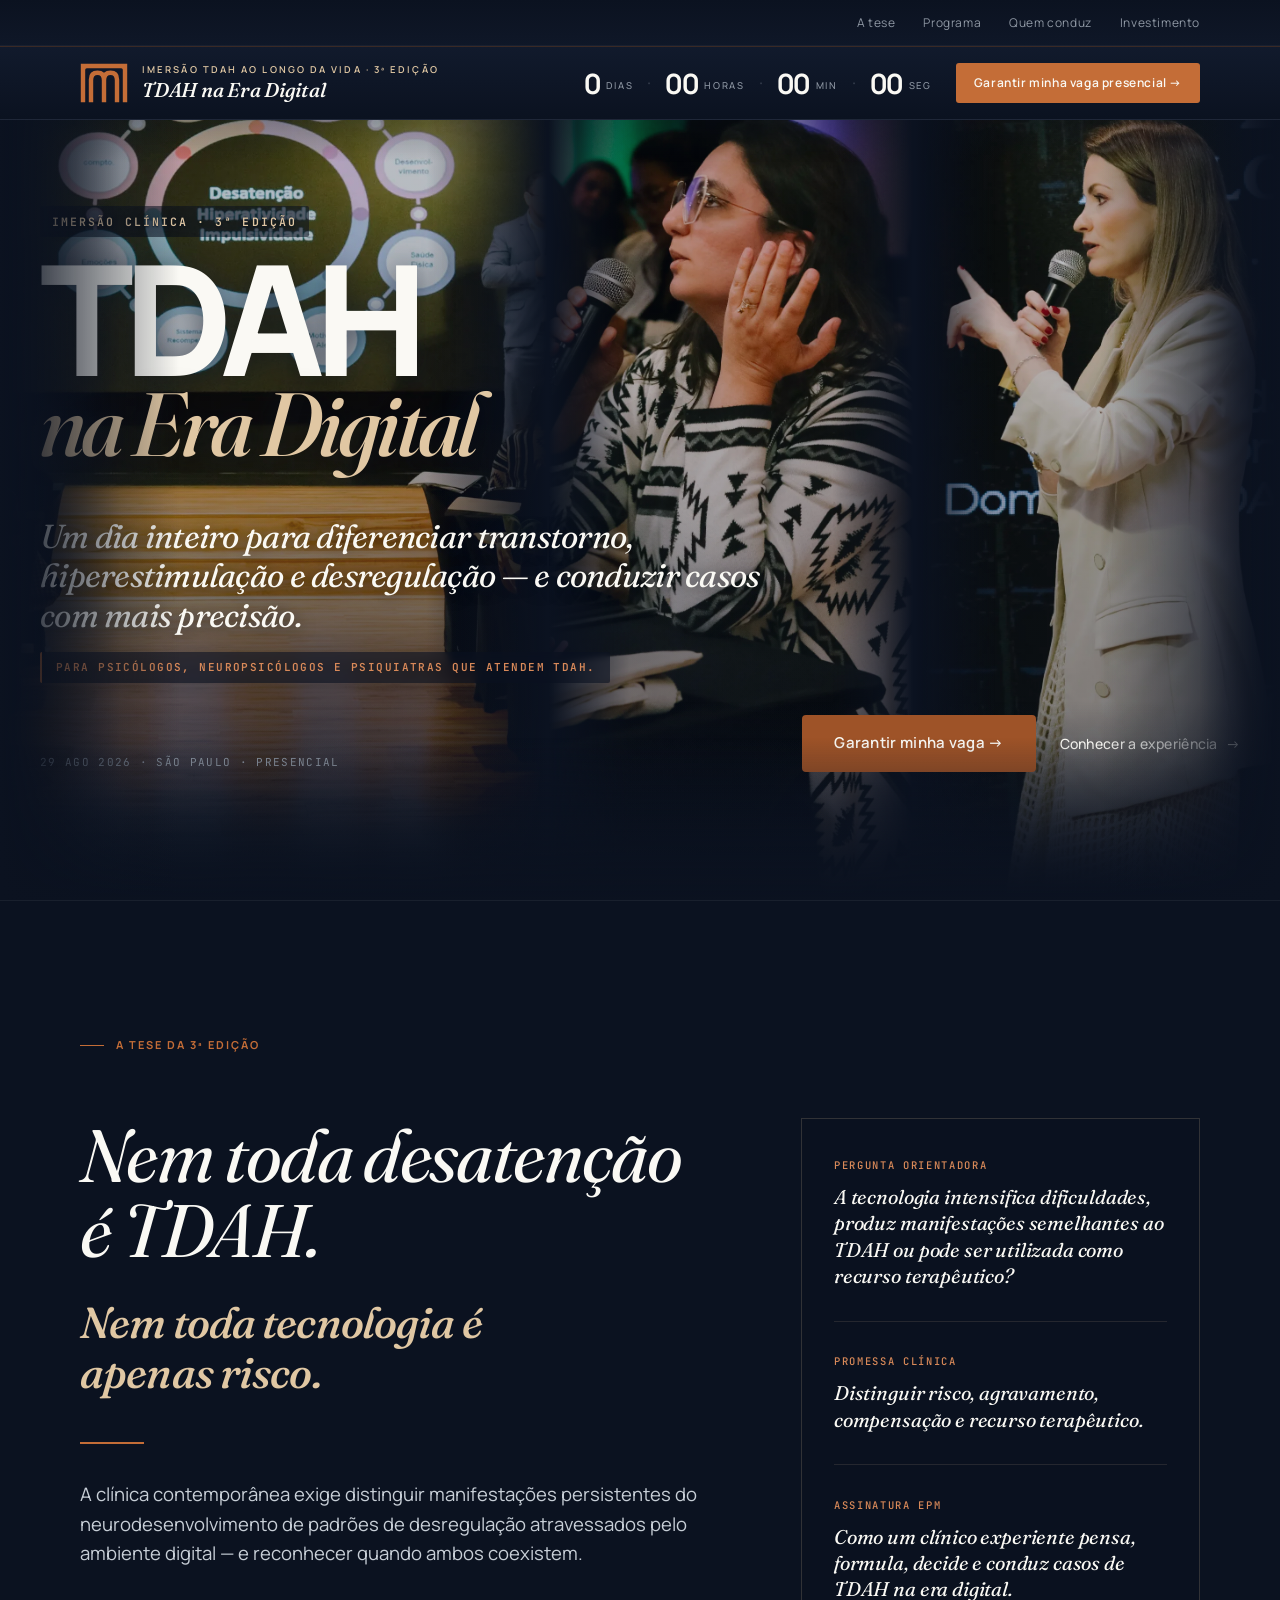
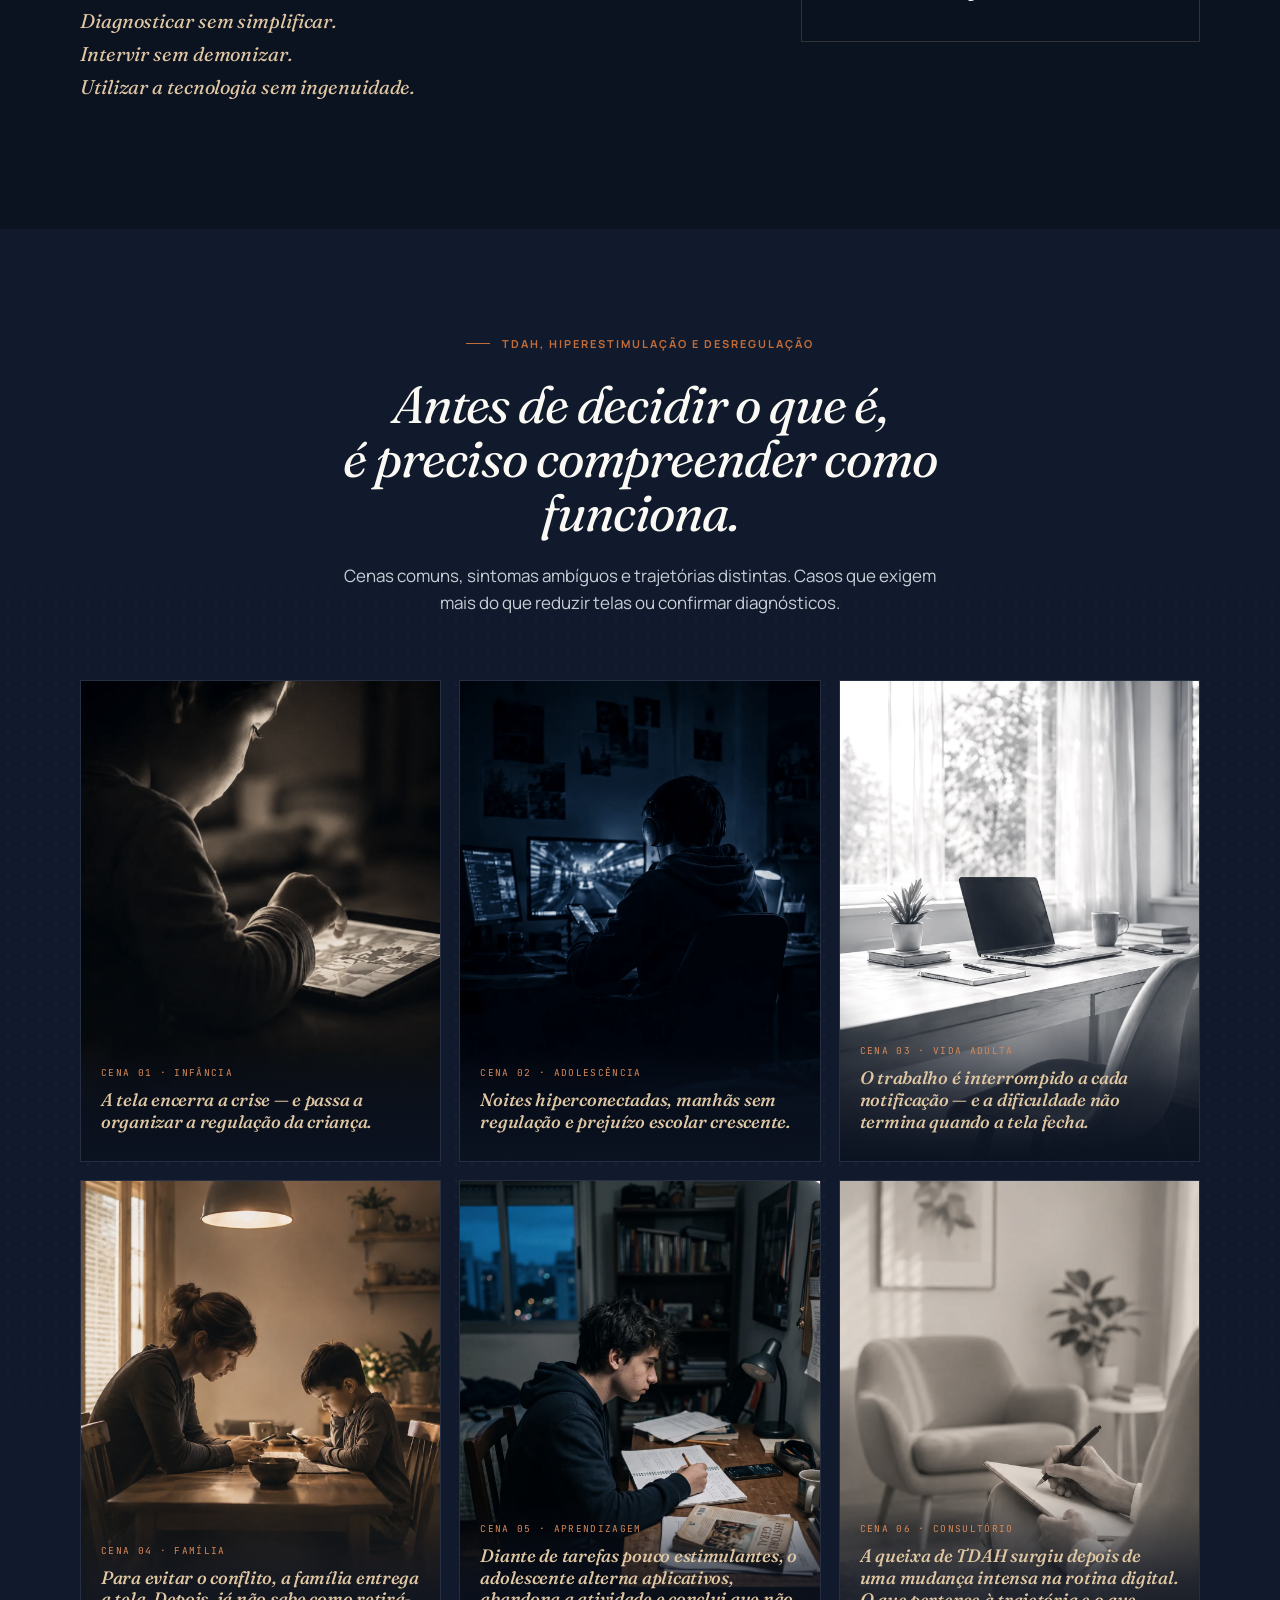
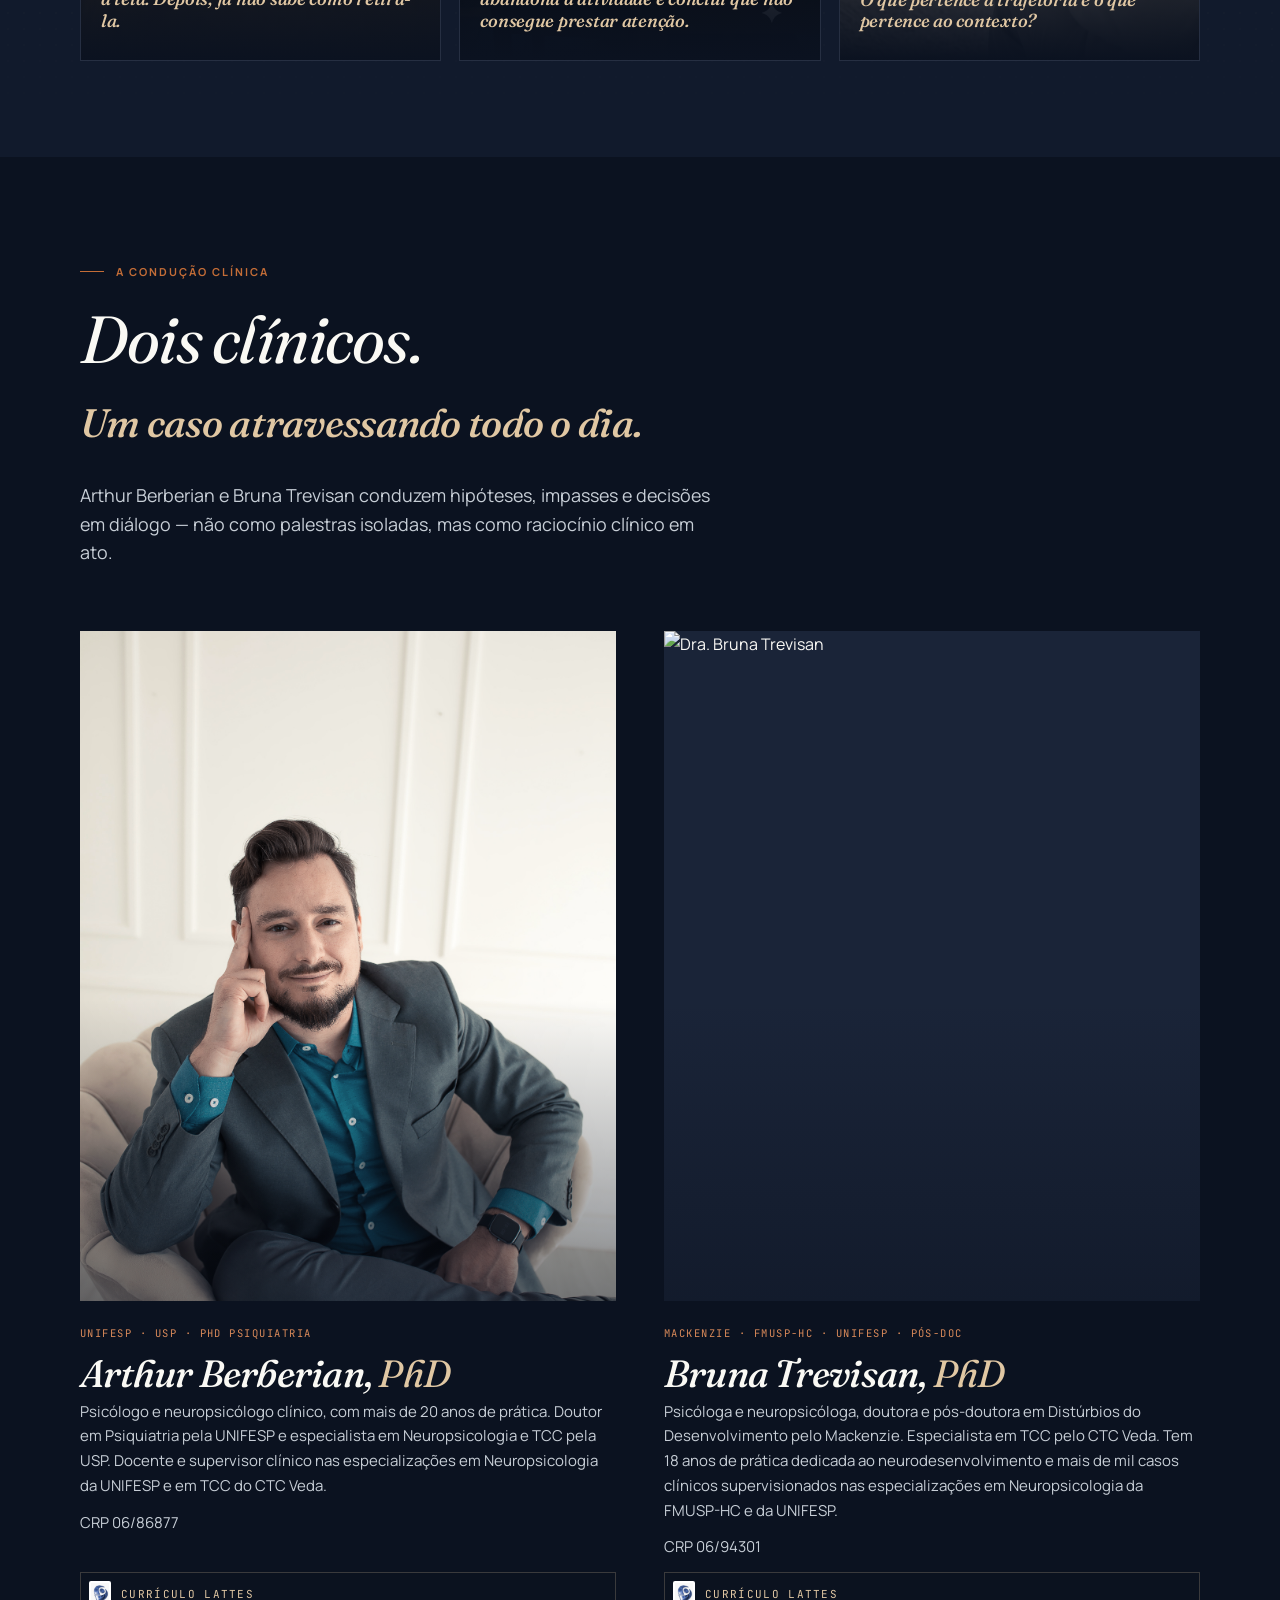
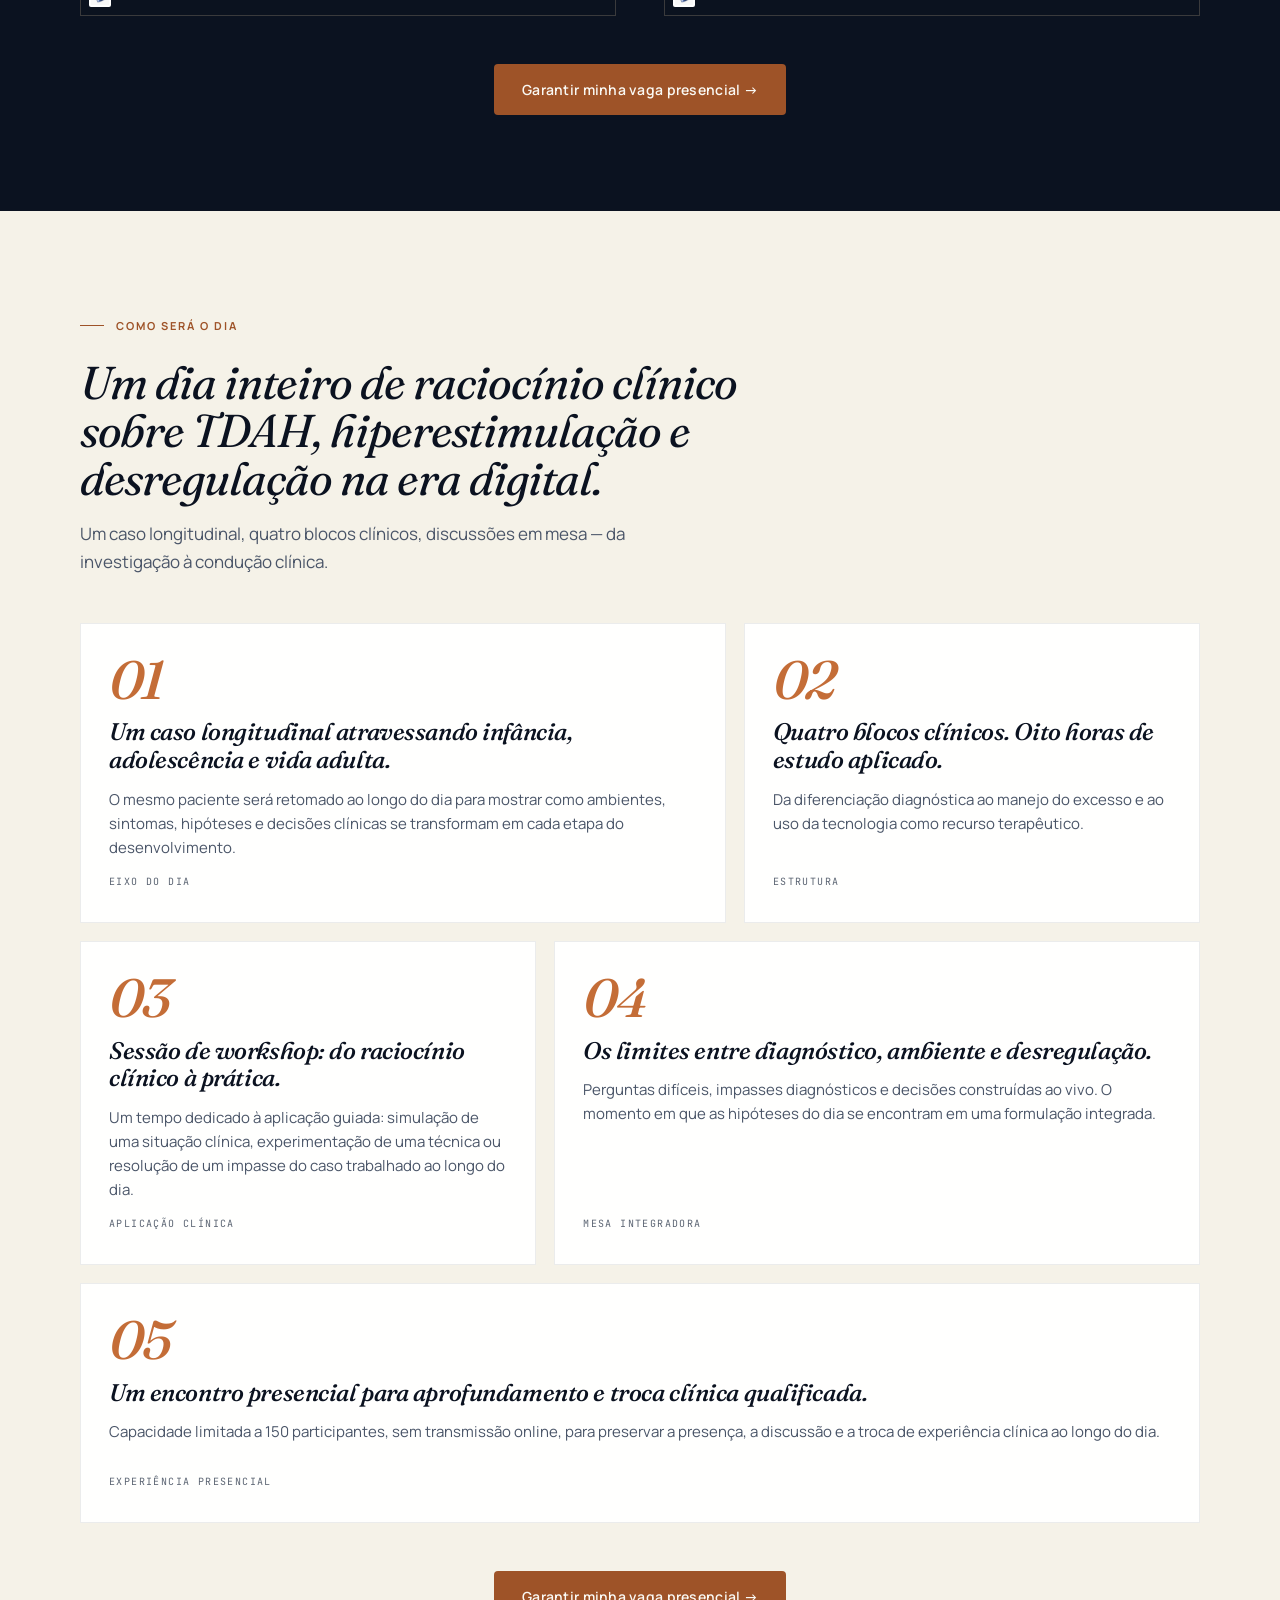
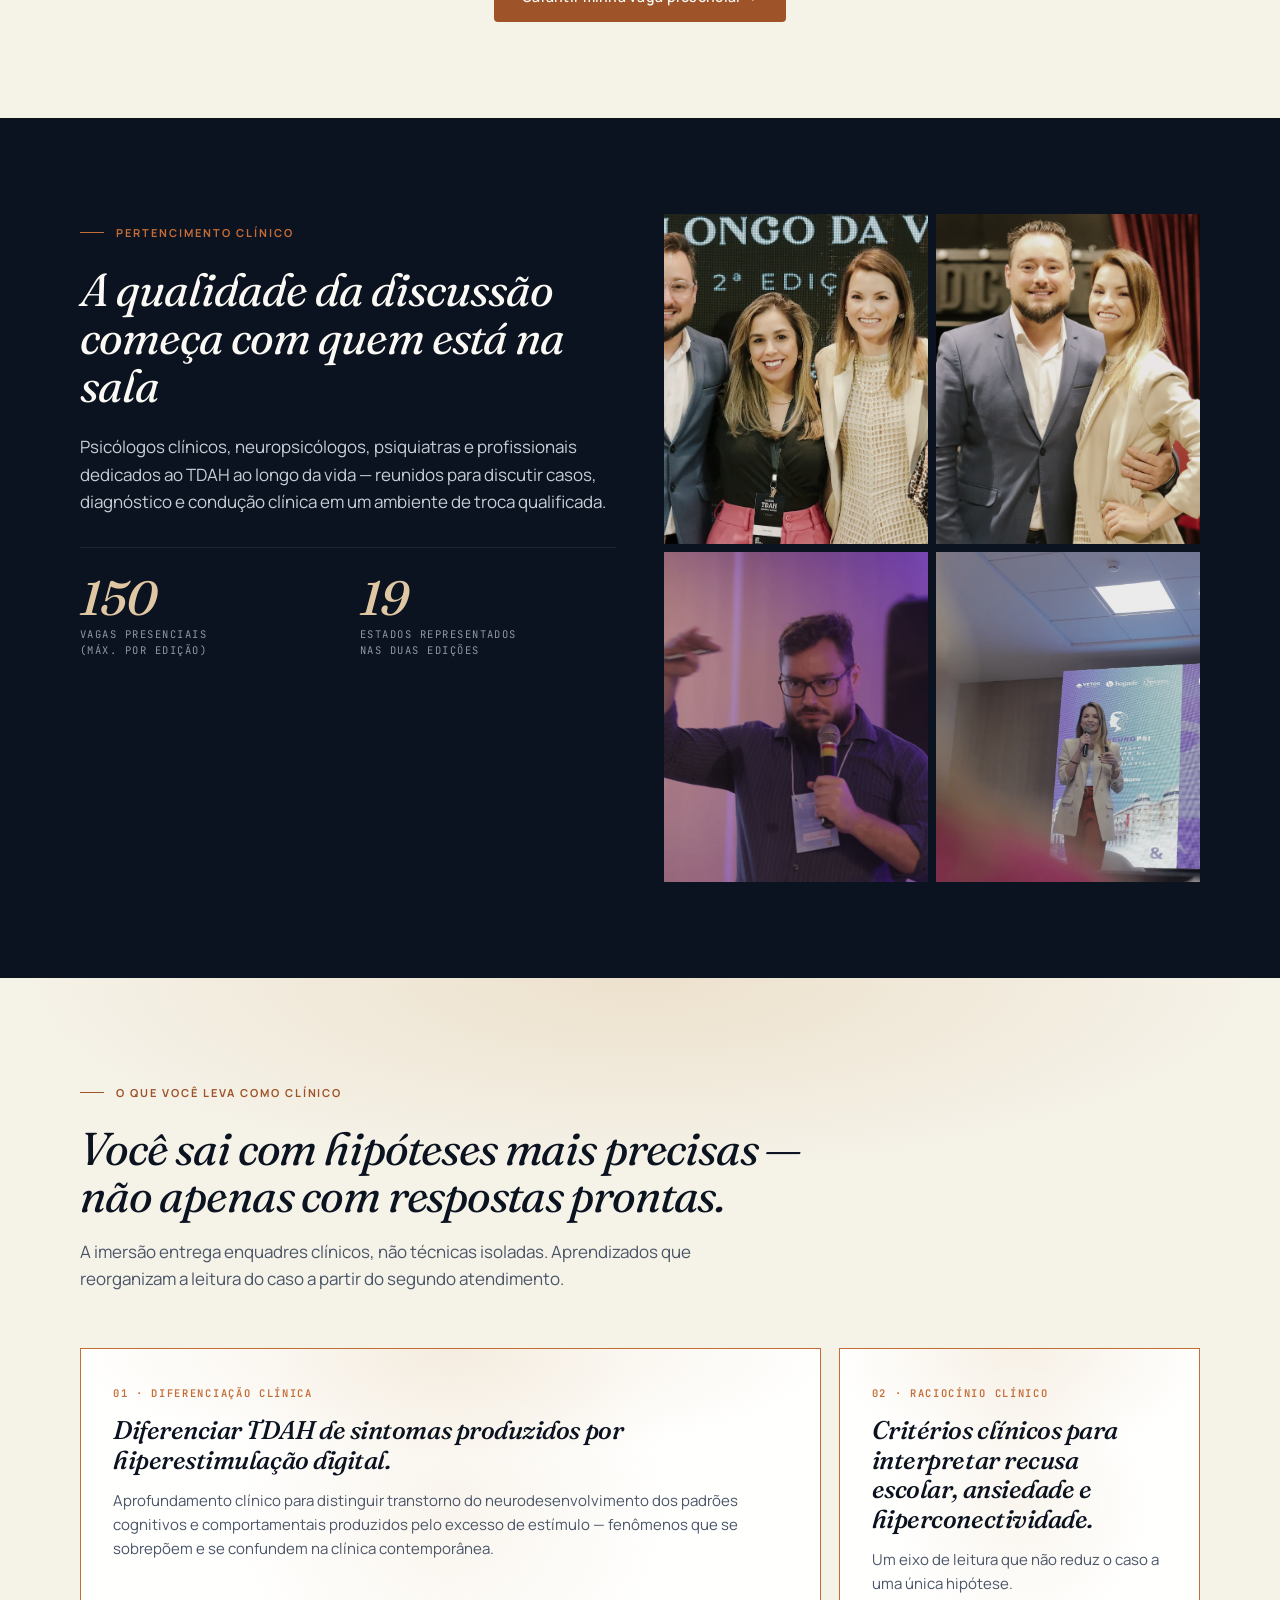
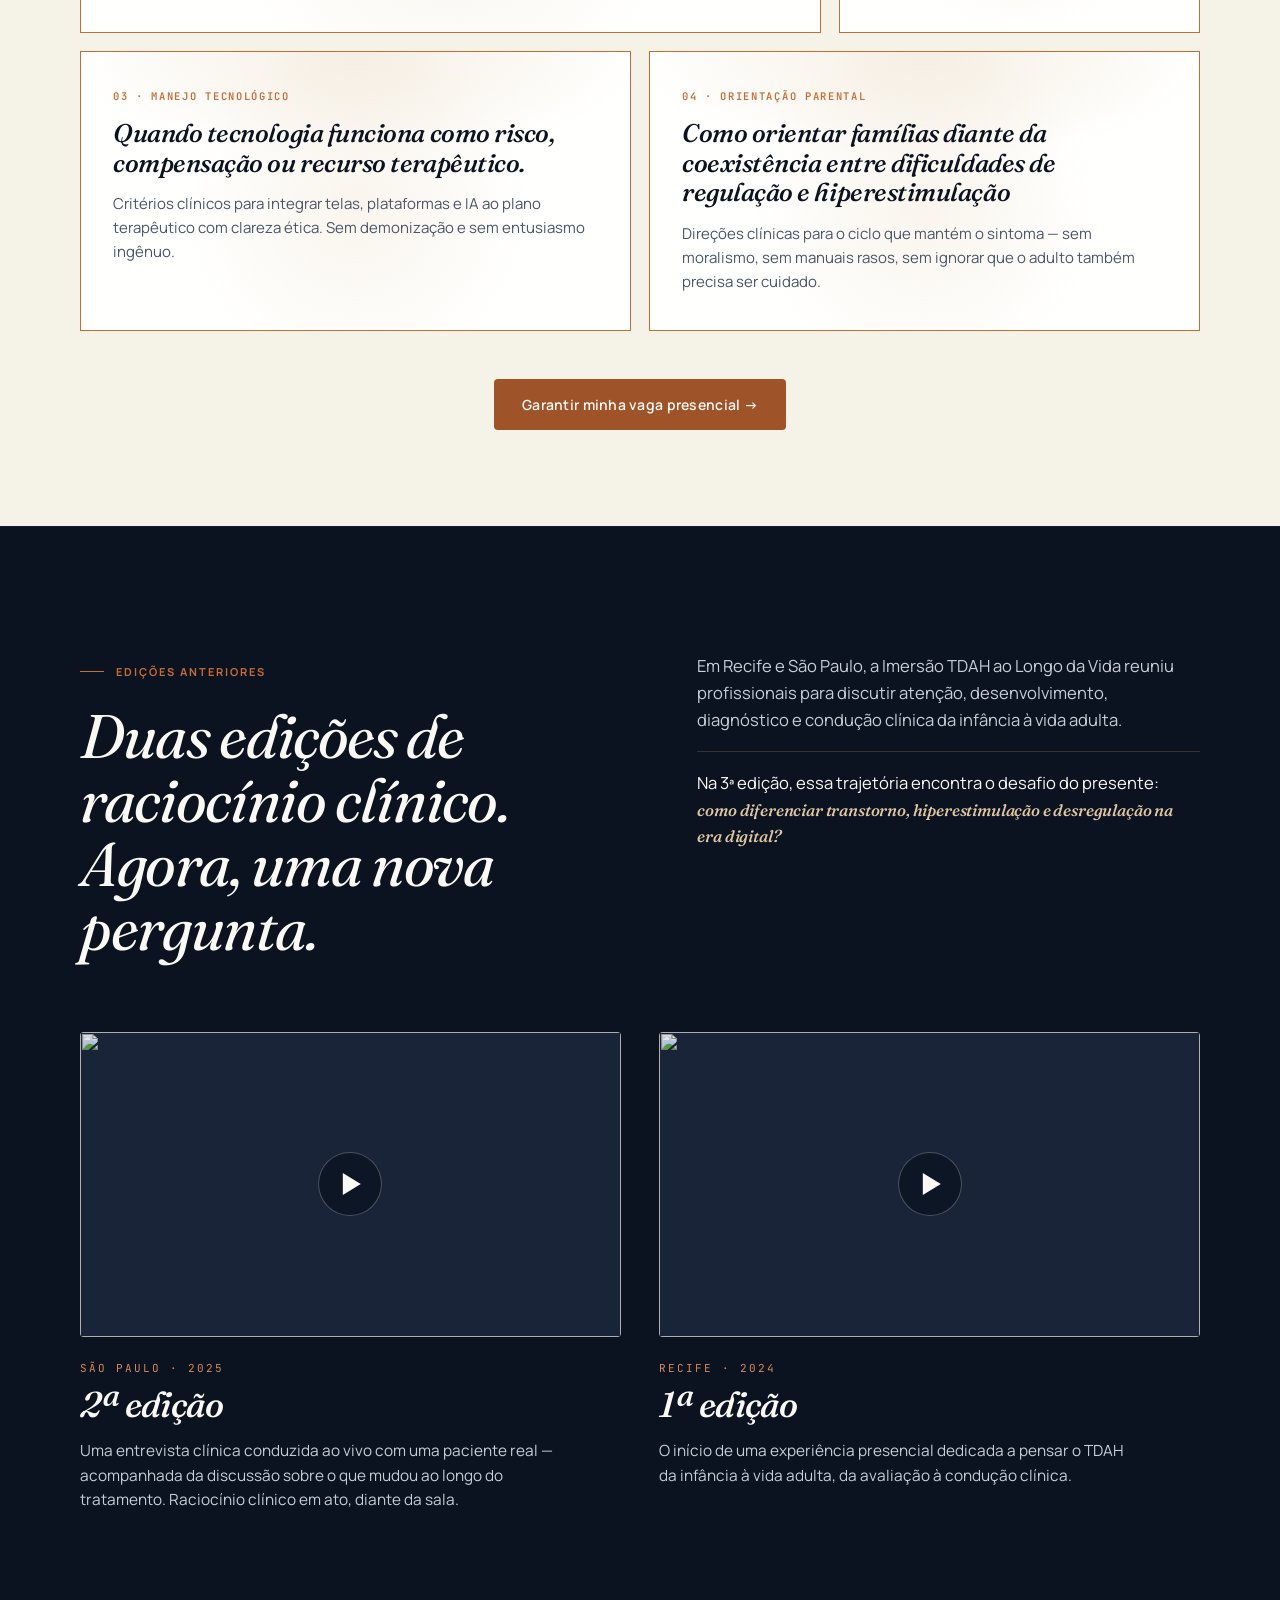
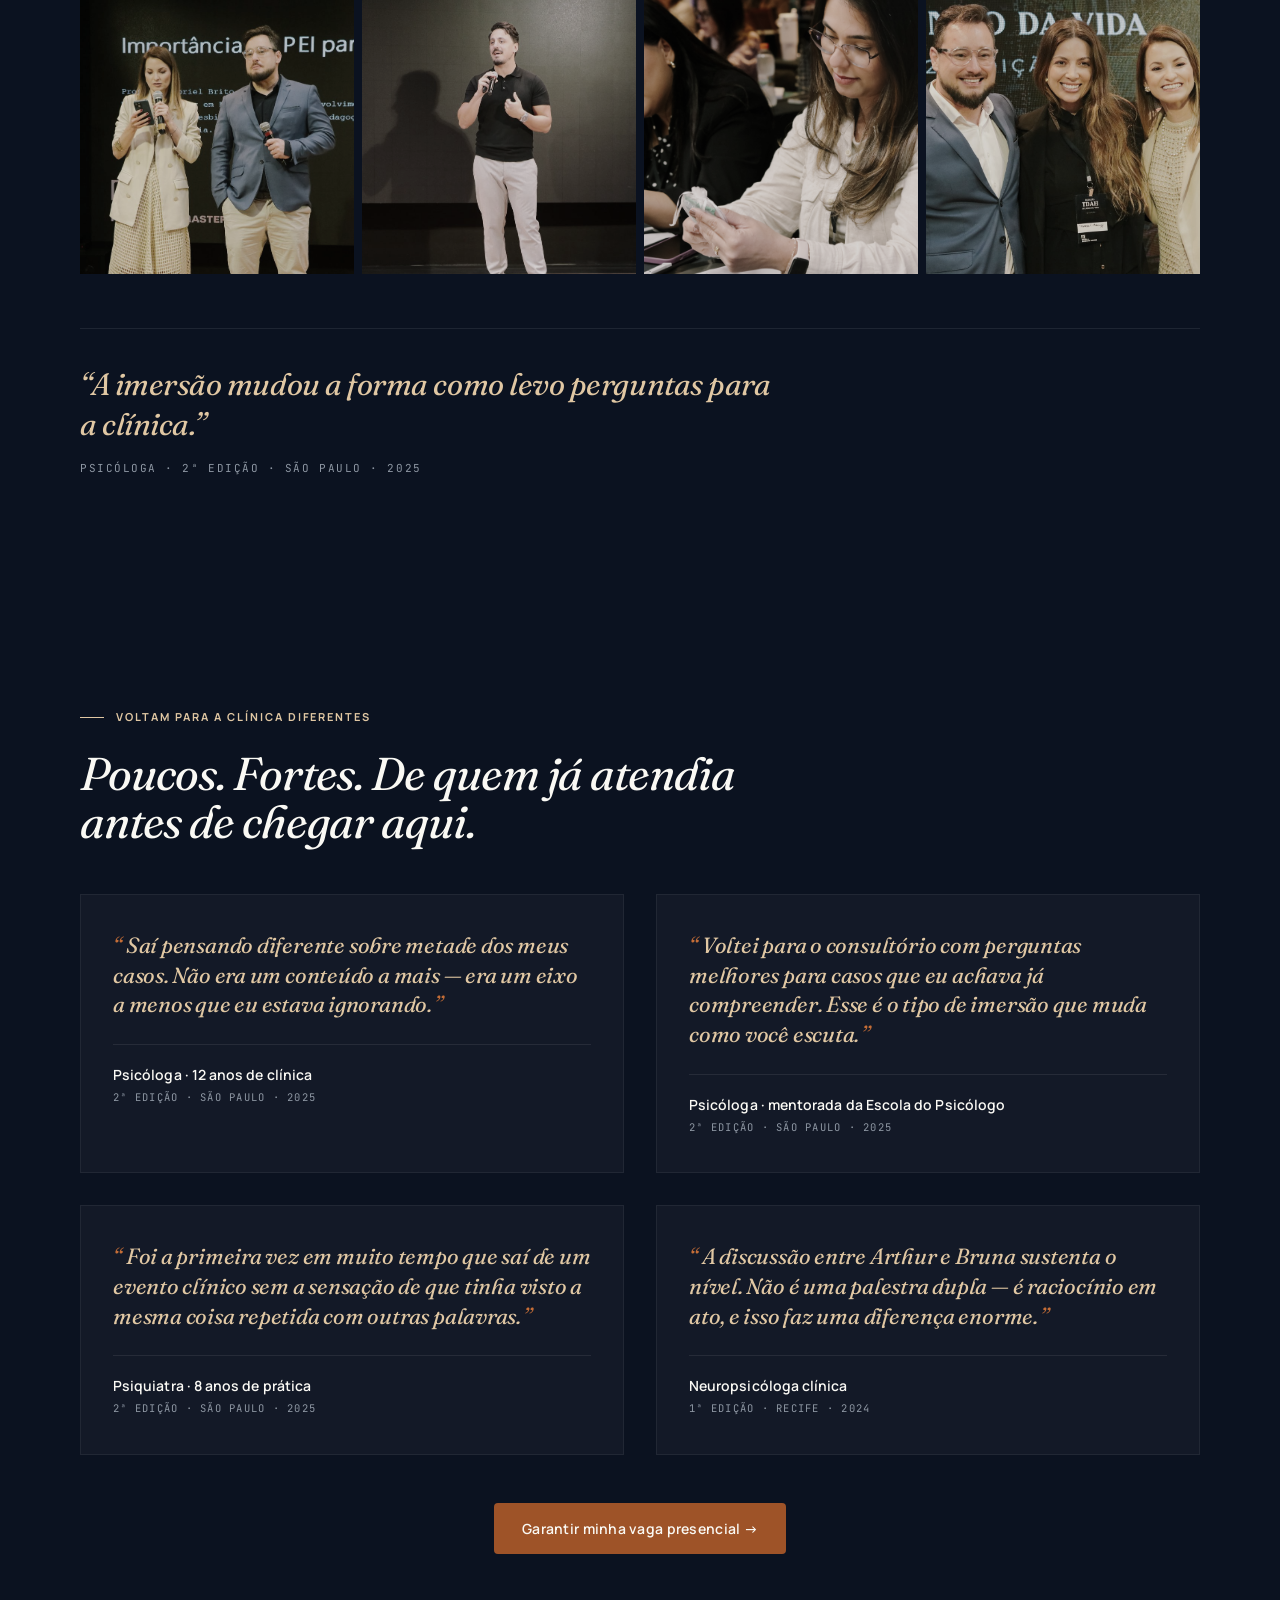
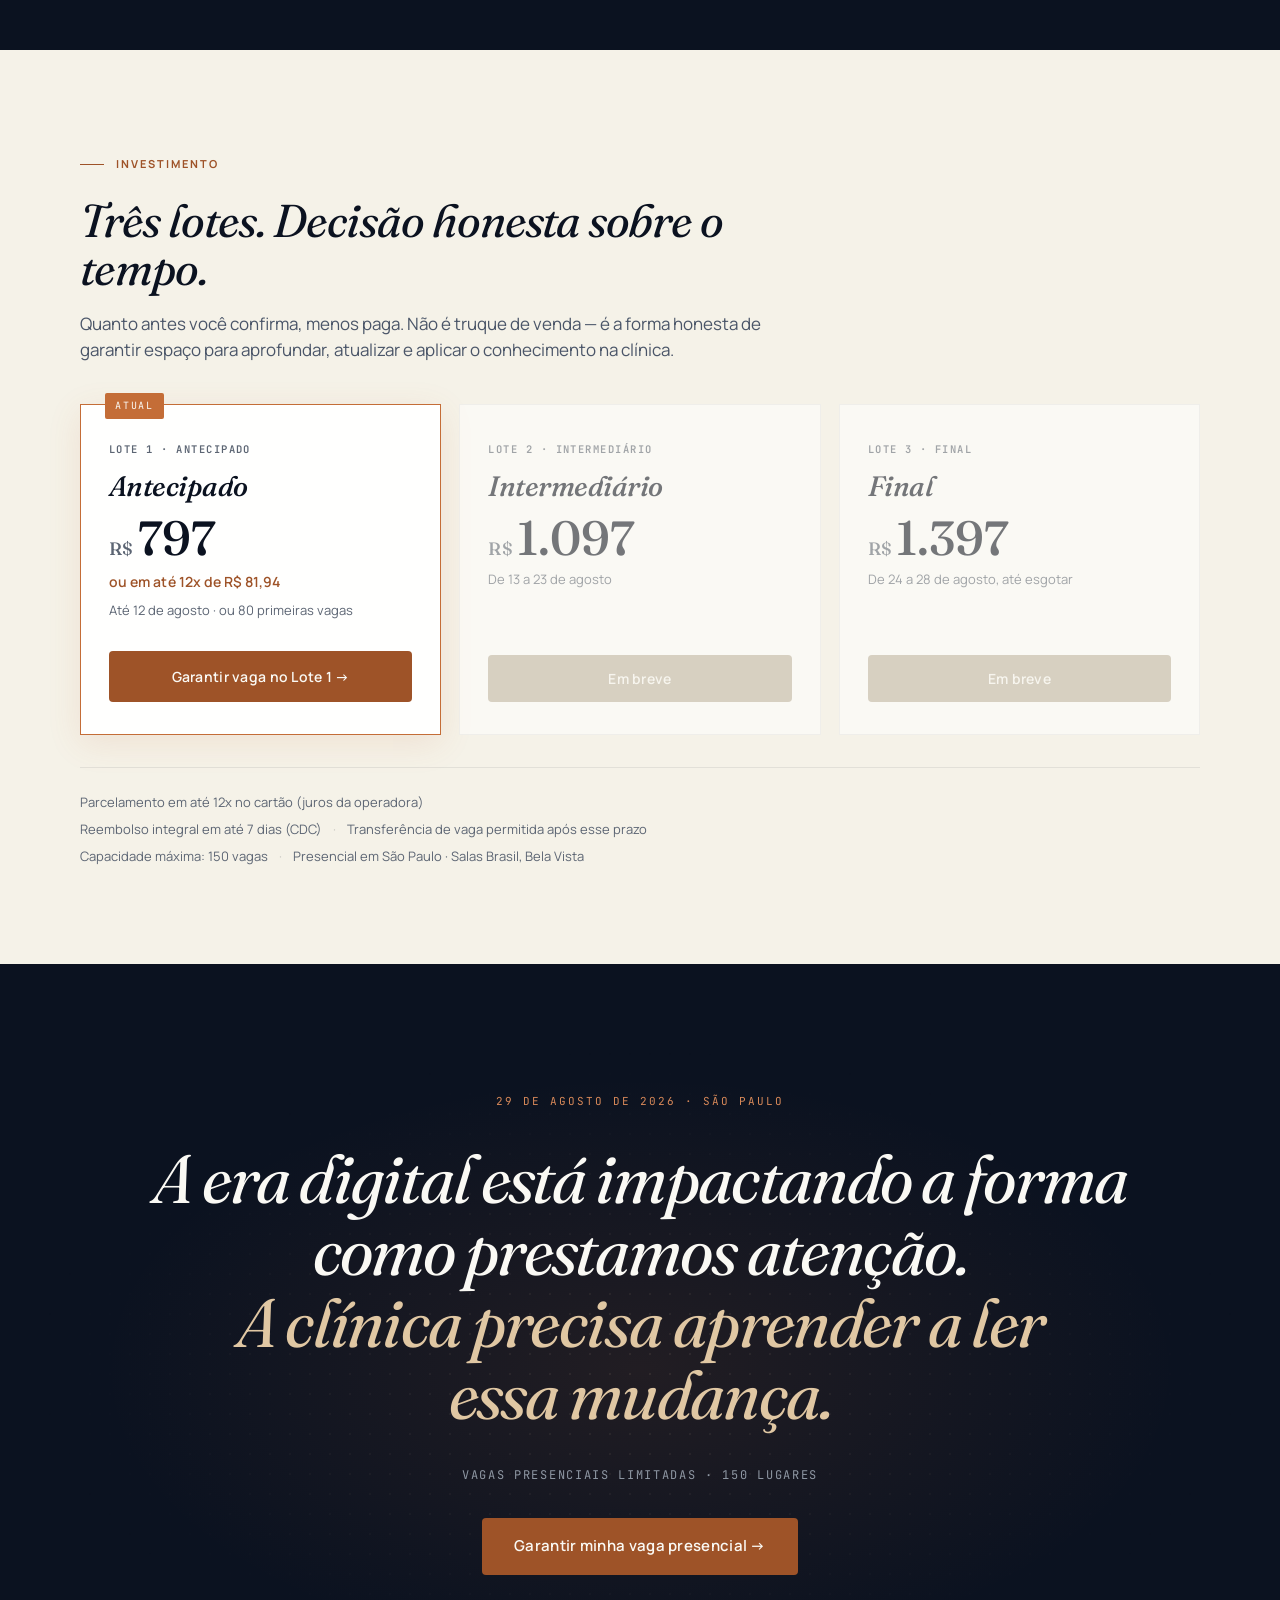
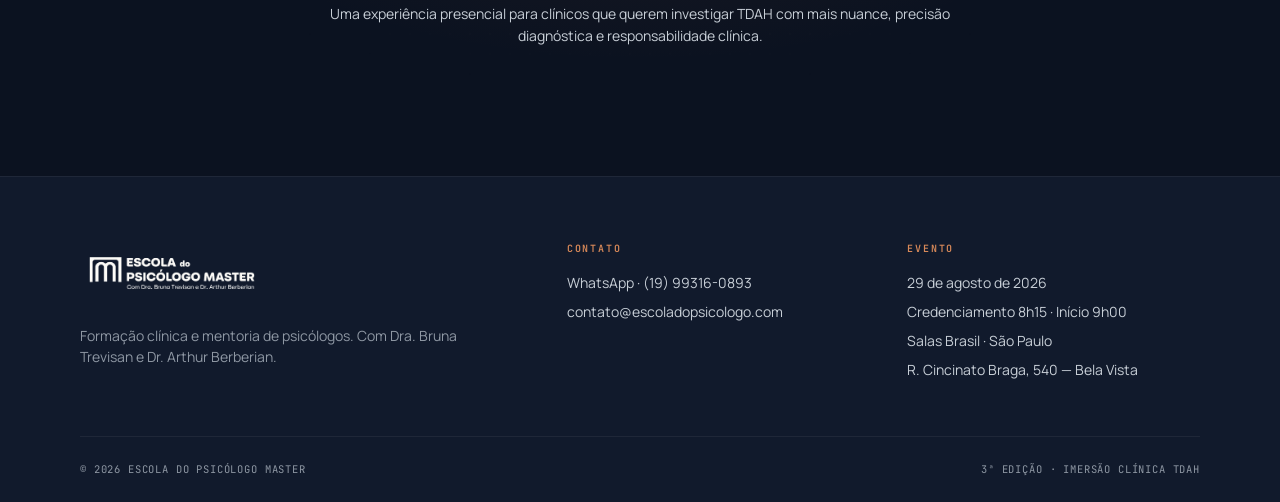
==== commit 3e61f027: "mudancas versao mobile" ====
--- a/index.html
+++ b/index.html
@@ -50,6 +50,7 @@
 'https://connect.facebook.net/en_US/fbevents.js');
 fbq('init', '592122230538546');
 fbq('init', '244037803216657');
+fbq('init', '291239280287750');
 fbq('track', 'PageView');
 fbq('track', 'ViewContent', {
   content_name: 'Imersão TDAH na Era Digital 2026',
@@ -64,97 +65,118 @@
   <noscript><img height="1" width="1" style="display:none"
               src="https://www.facebook.com/tr?id=244037803216657&ev=PageView&noscript=1"
               /></noscript>
+  <noscript><img height="1" width="1" style="display:none"
+              src="https://www.facebook.com/tr?id=291239280287750&ev=PageView&noscript=1"
+              /></noscript>
 <!-- End Facebook Pixel Code -->
 
 <style>
-/* ============ HERO V4 — fundo bundle + tipografia V3, CTA à direita ============ */
-
-/* Mosaico: 3 colunas lado-a-lado em uma única linha (como no bundle) */
-#hero .hero-mosaic{
-  grid-template-columns:1.5fr 1fr 1fr !important;
-  grid-template-rows:1fr !important;
-  gap:2px;
-}
-#hero .hero-mosaic .ph{
-  grid-column:auto !important;
-  grid-row:auto !important;
-  -webkit-mask-image:none !important;
-  mask-image:none !important;
-}
-#hero .hero-mosaic .ph img{
-  filter:brightness(1.05) saturate(1.08) !important;  /* mantém cor viva do bundle */
-}
-/* Desativa as máscaras radiais que estavam apagando as imagens centrais */
-#hero .hero-mosaic .ph::before,
-#hero .hero-mosaic .ph::after{
-  background:
-    linear-gradient(to right, var(--noite) 0%, transparent 22%),
-    linear-gradient(to left,  var(--noite) 0%, transparent 22%),
-    linear-gradient(to bottom,var(--noite) 0%, transparent 18%),
-    linear-gradient(to top,   var(--noite) 0%, transparent 22%) !important;
-  opacity:1 !important;
-  mix-blend-mode:normal !important;
-}
-#hero .hero-mosaic .ph::after{ display:none !important; }
-
-/* Reenquadra cada cela para mostrar as cabeças/rostos */
-#hero .hero-mosaic .ph:nth-child(1) img{ object-position:50% 30% !important; }
-#hero .hero-mosaic .ph:nth-child(2) img{ object-position:50% 22% !important; }
-#hero .hero-mosaic .ph:nth-child(3) img{ object-position:55% 28% !important; }
-
-/* Reduz o fade-out escuro que estava cobrindo texto + CTA no rodapé do hero */
-#hero .hero-overlay{
-  background:linear-gradient(180deg,
-    rgba(11,18,32,0.25) 0%,
-    rgba(11,18,32,0.30) 38%,
-    rgba(11,18,32,0.45) 70%,
-    rgba(11,18,32,0.55) 100%) !important;
-}
-#hero .hero-vignette{
-  background:radial-gradient(ellipse 60% 40% at 25% 80%, rgba(11,18,32,0.45) 0%, transparent 75%) !important;
-}
-
-/* === Tipografia V3 dentro do hero V4 === */
-#hero .hero-content{
-  justify-content:flex-end !important;
-  padding-bottom:128px !important;   /* sobe o bloco do rodapé do hero */
-}
-#hero .hero-meta{
-  margin-top:32px !important;        /* aproxima a linha de meta + CTA do bloco de texto */
-}
-.hero-display-lockup{
-  margin:0 0 22px;color:var(--off-white);
-  display:flex;flex-direction:column;gap:0;
-}
-.hero-display-tdah{
-  display:block;font-family:var(--font-body);font-weight:800;
-  font-size:clamp(46px, 12vw, 168px);line-height:0.82;
-  letter-spacing:-0.065em;text-transform:uppercase;
-  text-shadow:0 4px 32px rgba(11,18,32,0.7);
-  margin-bottom:-0.04em;
-}
-.hero-display-era{
-  display:block;font-family:var(--font-display);
-  font-style:italic;font-weight:500;
-  font-size:clamp(42px, 7vw, 92px);line-height:0.95;
-  letter-spacing:-0.04em;color:var(--areia);
-  text-shadow:0 2px 24px rgba(11,18,32,0.7);
-  margin-top:6px;
-}
-.hero-v4-subtitle{
-  margin:28px 0 0;max-width:760px;
-  font-family:var(--font-display);font-style:italic;font-weight:400;
-  font-size:clamp(22px, 2.6vw, 34px);line-height:1.18;
-  letter-spacing:-0.022em;color:var(--off-white);
-  text-shadow:0 1px 16px rgba(11,18,32,0.6);
-}
-.hero-v4-support{
-  margin:18px 0 0;max-width:680px;padding-left:18px;
-  border-left:2px solid var(--terracota);
-  font-size:clamp(15px, 1.25vw, 18px);line-height:1.55;color:var(--azul-cinza);
-}
-/* Variante A — alterna frases entre desktop e mobile (mobile = versão enxuta) */
-.hero-only-mobile{ display:none; }
+/* ==========================================================
+   HERO V4 — RAMO DESKTOP (≥901px)
+   Fundo bundle + tipografia V3, CTA à direita.
+
+   O bloco inteiro vive dentro de min-width:901px de propósito.
+   O hero tem dois ramos paralelos e independentes:
+
+     styles.css (base)  →  V4 desktop   (≥901px)
+     styles.css (base)  →  V5 mobile    (≤900px, autocontido)
+
+   Nenhuma regra daqui alcança o mobile, então o V5 não precisa
+   disputar especificidade com nada deste bloco.
+   ========================================================== */
+
+@media (min-width:901px){
+
+  /* Mosaico: 3 colunas lado-a-lado em uma única linha (como no bundle) */
+  #hero .hero-mosaic{
+    grid-template-columns:1.5fr 1fr 1fr !important;
+    grid-template-rows:1fr !important;
+    gap:2px;
+  }
+  #hero .hero-mosaic .ph{
+    grid-column:auto !important;
+    grid-row:auto !important;
+    -webkit-mask-image:none !important;
+    mask-image:none !important;
+  }
+  #hero .hero-mosaic .ph img{
+    filter:brightness(1.05) saturate(1.08) !important;  /* mantém cor viva do bundle */
+  }
+  /* Desativa as máscaras radiais que estavam apagando as imagens centrais */
+  #hero .hero-mosaic .ph::before,
+  #hero .hero-mosaic .ph::after{
+    background:
+      linear-gradient(to right, var(--noite) 0%, transparent 22%),
+      linear-gradient(to left,  var(--noite) 0%, transparent 22%),
+      linear-gradient(to bottom,var(--noite) 0%, transparent 18%),
+      linear-gradient(to top,   var(--noite) 0%, transparent 22%) !important;
+    opacity:1 !important;
+    mix-blend-mode:normal !important;
+  }
+  #hero .hero-mosaic .ph::after{ display:none !important; }
+
+  /* Reenquadra cada cela para mostrar as cabeças/rostos */
+  #hero .hero-mosaic .ph:nth-child(1) img{ object-position:50% 30% !important; }
+  #hero .hero-mosaic .ph:nth-child(2) img{ object-position:50% 22% !important; }
+  #hero .hero-mosaic .ph:nth-child(3) img{ object-position:55% 28% !important; }
+
+  /* Reduz o fade-out escuro que estava cobrindo texto + CTA no rodapé do hero */
+  #hero .hero-overlay{
+    background:linear-gradient(180deg,
+      rgba(11,18,32,0.25) 0%,
+      rgba(11,18,32,0.30) 38%,
+      rgba(11,18,32,0.45) 70%,
+      rgba(11,18,32,0.55) 100%) !important;
+  }
+  #hero .hero-vignette{
+    background:radial-gradient(ellipse 60% 40% at 25% 80%, rgba(11,18,32,0.45) 0%, transparent 75%) !important;
+  }
+
+  /* === Tipografia V3 dentro do hero V4 === */
+  #hero .hero-content{
+    justify-content:flex-end !important;
+    padding-bottom:128px !important;   /* sobe o bloco do rodapé do hero */
+  }
+  #hero .hero-meta{
+    margin-top:32px !important;        /* aproxima a linha de meta + CTA do bloco de texto */
+  }
+  /* .hero-meta-text é <p>: zera a margem padrão do UA para o desktop
+     permanecer idêntico ao que era quando o elemento ainda era <div>. */
+  #hero .hero-meta-text{ margin:0; }
+  .hero-display-lockup{
+    margin:0 0 22px;color:var(--off-white);
+    display:flex;flex-direction:column;gap:0;
+  }
+  .hero-display-tdah{
+    display:block;font-family:var(--font-body);font-weight:800;
+    font-size:clamp(46px, 12vw, 168px);line-height:0.82;
+    letter-spacing:-0.065em;text-transform:uppercase;
+    text-shadow:0 4px 32px rgba(11,18,32,0.7);
+    margin-bottom:-0.04em;
+  }
+  .hero-display-era{
+    display:block;font-family:var(--font-display);
+    font-style:italic;font-weight:500;
+    font-size:clamp(42px, 7vw, 92px);line-height:0.95;
+    letter-spacing:-0.04em;color:var(--areia);
+    text-shadow:0 2px 24px rgba(11,18,32,0.7);
+    margin-top:6px;
+  }
+  .hero-v4-subtitle{
+    margin:28px 0 0;max-width:760px;
+    font-family:var(--font-display);font-style:italic;font-weight:400;
+    font-size:clamp(22px, 2.6vw, 34px);line-height:1.18;
+    letter-spacing:-0.022em;color:var(--off-white);
+    text-shadow:0 1px 16px rgba(11,18,32,0.6);
+  }
+  .hero-v4-support{
+    margin:18px 0 0;max-width:680px;padding-left:18px;
+    border-left:2px solid var(--terracota);
+    font-size:clamp(15px, 1.25vw, 18px);line-height:1.55;color:var(--azul-cinza);
+  }
+  /* Variante A — alterna frases entre desktop e mobile (mobile = versão enxuta) */
+  .hero-only-mobile{ display:none; }
+}
 
 /* ============ MANIFESTO V2 — pausa editorial após a Hero ============ */
 #manifesto{
@@ -234,25 +256,200 @@
   text-wrap:pretty;
 }
 
+/* ==========================================================
+   FASE 5 · MANIFESTO MOBILE
+   Menos densidade, mais cadência editorial
+   ========================================================== */
+
 @media (max-width:900px){
+
   #manifesto{
-    padding:clamp(72px, 10vh, 112px) var(--container-padding-mobile) !important;
-  }
+    padding:
+      78px
+      var(--container-padding-mobile)
+      88px !important;
+
+    text-align:left !important;
+  }
+
+
+  /* ---------- Container ---------- */
+
+  .manifesto-v2{
+    width:100%;
+  }
+
+  .manifesto-v2 .overline{
+    display:block;
+
+    margin:0 0 34px !important;
+
+    font-size:9.5px;
+    line-height:1.2;
+
+    letter-spacing:.16em;
+  }
+
+
+  /* ---------- Grid vira narrativa ---------- */
+
   .manifesto-v2 .manifesto-grid{
-    grid-template-columns:1fr;
-    gap:clamp(48px, 8vh, 72px);
-  }
+    display:grid;
+    grid-template-columns:1fr !important;
+
+    gap:0 !important;
+  }
+
+
+  /* ---------- Tese principal ---------- */
+
+  .manifesto-v2 .manifesto-title{
+    max-width:10ch;
+
+    margin:0 !important;
+
+    font-size:clamp(42px,11.5vw,58px) !important;
+    line-height:1.02 !important;
+
+    letter-spacing:-.035em !important;
+
+    text-wrap:balance;
+  }
+
+
+  .manifesto-v2 .manifesto-claim{
+    max-width:12ch;
+
+    margin:20px 0 0 !important;
+
+    font-size:clamp(26px,7.5vw,36px) !important;
+    line-height:1.08 !important;
+
+    letter-spacing:-.025em !important;
+
+    color:var(--areia);
+  }
+
+
+  /* ---------- Regra editorial ---------- */
+
+  .manifesto-v2 .manifesto-rule{
+    width:42px;
+    height:2px;
+
+    margin:
+      36px
+      0
+      30px !important;
+
+    background:var(--terracota);
+  }
+
+
+  /* ---------- Corpo ---------- */
+
+  .manifesto-v2 .manifesto-body{
+    max-width:32ch;
+
+    margin:0 !important;
+
+    font-size:16px !important;
+    line-height:1.65 !important;
+
+    color:var(--azul-cinza);
+  }
+
+
+  /* ---------- Fechamento ---------- */
+
+  .manifesto-v2 .manifesto-close{
+    max-width:31ch;
+
+    margin:30px 0 0 !important;
+
+    font-size:17px !important;
+    line-height:1.55 !important;
+
+    color:var(--areia);
+  }
+
+  .manifesto-v2 .manifesto-close .line{
+    display:block;
+  }
+
+  .manifesto-v2 .manifesto-close .line + .line{
+    margin-top:3px;
+  }
+
+
+  /* ---------- Nota de pesquisa ---------- */
+
   .manifesto-v2 .manifesto-card{
-    position:static;
-    background:transparent;
-    border:none;
-    border-top:1px solid rgba(224,199,163,0.15);
-    padding:clamp(40px, 6vh, 56px) 0 0;
-    gap:clamp(32px, 5vh, 48px);
-  }
+    position:static !important;
+
+    margin-top:52px;
+
+    padding:
+      36px
+      0
+      0 !important;
+
+    background:transparent !important;
+
+    border:0 !important;
+    border-top:
+      1px solid rgba(224,199,163,.14) !important;
+
+    display:flex;
+    flex-direction:column;
+
+    gap:0 !important;
+  }
+
+
+  .manifesto-v2 .mf-item{
+    display:block;
+
+    padding:0 !important;
+  }
+
+
   .manifesto-v2 .mf-item + .mf-item{
-    border-top:none;padding-top:0;
-  }
+    margin-top:30px;
+
+    padding-top:0 !important;
+
+    border:0 !important;
+  }
+
+
+  .manifesto-v2 .mf-label{
+    display:block;
+
+    margin-bottom:10px;
+
+    font-size:9px !important;
+    line-height:1.2;
+
+    letter-spacing:.16em;
+
+    color:var(--terracota-claro);
+  }
+
+
+  .manifesto-v2 .mf-text{
+    max-width:30ch;
+
+    margin:0 !important;
+
+    font-size:18px !important;
+    line-height:1.4 !important;
+
+    letter-spacing:-.012em !important;
+
+    color:rgba(255,255,255,.88);
+  }
+
 }
 
 /* ============ EDIÇÕES ANTERIORES V2 — arquivo vivo ============ */
@@ -419,183 +616,193 @@
   .edicao-play{width:46px;height:46px;left:16px;bottom:16px;}
 }
 
-/* ============ MOBILE OVERRIDE — hero redesenhado ============
-   Estratégia: UMA foto forte full-bleed (Bruna no palco) em vez do mosaico
-   de 3 imagens, gradiente pesado no rodapé pra legibilidade, tipografia
-   recalibrada pra caber no viewport, CTA empilhado full-width.            */
+/* ==========================================================
+   TOPBAR MOBILE — faixa única de 72px
+   Entra depois do bloco mobile da topbar do styles.css (≤900px).
+
+   Mesmo contrato do HERO MOBILE V5: a geometria é declarada aqui de
+   forma explícita. As linhas marcadas "neutraliza" não são redundância —
+   o bloco ≤900px do styles.css monta a topbar em COLUNA (duas faixas
+   empilhadas, 120px) e este bloco a remonta em LINHA (uma faixa, 72px).
+   Sem redeclarar essas propriedades, a versão antiga vence por omissão.
+   ========================================================== */
+
 @media (max-width:900px){
-  /* ---- Foto: colapsa pra 1 imagem só (a 3ª = Bruna), full-bleed ---- */
-  #hero .hero-mosaic{
-    grid-template-columns:1fr !important;
-    grid-template-rows:1fr !important;
-    gap:0 !important;
-  }
-  #hero .hero-mosaic .ph:nth-child(1),
-  #hero .hero-mosaic .ph:nth-child(2){display:none !important;}
-  #hero .hero-mosaic .ph:nth-child(3){
-    grid-column:1 !important; grid-row:1 !important;
-  }
-  #hero .hero-mosaic .ph:nth-child(3) img{
-    object-position:72% 22% !important;
-    filter:brightness(0.88) saturate(1.05) contrast(1.02) !important;
-  }
-  /* Remove fades laterais da imagem única */
-  #hero .hero-mosaic .ph::before,
-  #hero .hero-mosaic .ph::after{
-    background:linear-gradient(to top, var(--noite) 0%, transparent 14%) !important;
-  }
-
-  /* ---- Overlay muito mais forte pra sustentar a tipografia ---- */
-  #hero .hero-overlay{
-    background:linear-gradient(180deg,
-      rgba(11,18,32,0.55) 0%,
-      rgba(11,18,32,0.38) 26%,
-      rgba(11,18,32,0.55) 52%,
-      rgba(11,18,32,0.86) 74%,
-      rgba(11,18,32,0.96) 92%,
-      var(--noite) 100%) !important;
-  }
-  #hero .hero-vignette{
-    background:
-      radial-gradient(ellipse 110% 55% at 30% 88%, rgba(11,18,32,0.7) 0%, transparent 78%),
-      radial-gradient(ellipse 90% 35% at 50% 12%, rgba(11,18,32,0.5) 0%, transparent 80%) !important;
-  }
-
-  /* ---- Conteúdo com padding lateral correto e altura controlada ---- */
-  #hero{ min-height:auto !important; }
-  #hero .hero-content{
-    padding:0 var(--container-padding-mobile) 36px !important;
-    min-height:calc(100svh - var(--topbar-h) - 12px) !important;
-    height:auto !important;
-    justify-content:flex-end !important;
-    gap:0 !important;
-  }
-
-  /* ---- Tipografia recalibrada pra caber sem sangrar ---- */
-  .hero-display-lockup{ margin:0 0 4px !important; }
-  .hero-display-tdah{
-    font-size:clamp(76px, 24vw, 120px) !important;
-    line-height:0.86 !important;
-    letter-spacing:-0.055em !important;
-    margin-bottom:-0.02em !important;
-  }
-  .hero-display-era{
-    font-size:clamp(34px, 10.5vw, 54px) !important;
-    line-height:0.98 !important;
-    letter-spacing:-0.025em !important;
-    margin-top:10px !important;
-  }
-  .hero-v4-subtitle{
-    margin:22px 0 0 !important;
-    font-size:17px !important;
-    line-height:1.32 !important;
-    letter-spacing:-0.015em !important;
-    max-width:none !important;
-  }
-  /* Variante A — versão enxuta: troca para as frases curtas de mobile */
-  .hero-only-desktop{ display:none !important; }
-  .hero-only-mobile{ display:block !important; }
-
-  /* ---- Bloco meta (data + CTA) empilhado e full-width ---- */
-  #hero .hero-meta{
-    margin-top:28px !important;
-    flex-direction:column !important;
-    align-items:stretch !important;
-    gap:18px !important;
-  }
-  .hero-meta-text{
-    font-size:12px !important;
-    letter-spacing:0.1em !important;
-    line-height:1.55 !important;
-    white-space:normal !important;
-  }
-  .hero-actions{
-    flex-direction:column !important;
-    align-items:stretch !important;
-    gap:14px !important;
-    width:100% !important;
-  }
-  .hero-actions .btn-primary,
-  .hero-actions .btn-large{
-    width:100% !important;
-    justify-content:center !important;
-    padding:18px 22px !important;
-    font-size:15px !important;
-    letter-spacing:0.02em !important;
-  }
-  .hero-actions .btn-ghost{
-    align-self:flex-start !important;
-    padding:6px 0 !important;
-    font-size:13px !important;
-  }
-
-  /* === HAMBURGER DRAWER === */
+
+  :root{
+    --topbar-h:72px;
+    --topbar-h-nav:72px;
+    --topbar-h-bar:72px;         /* neutraliza o 78px do bloco antigo */
+  }
+
+  .topbar{
+    height:72px;
+    background:rgba(11,18,32,.88);
+    backdrop-filter:blur(14px);
+    -webkit-backdrop-filter:blur(14px);
+    border-bottom:1px solid rgba(255,255,255,.06);
+  }
+
+  /* ---- Coluna do hambúrguer, sobreposta à esquerda ---- */
+
+  .topbar-nav{
+    position:absolute;
+    inset:0 auto 0 0;
+    width:64px;
+    height:72px;
+    z-index:80;
+
+    padding:0;                   /* neutraliza o padding lateral de 24px */
+    border-bottom:0;             /* neutraliza a régua da antiga linha 1 */
+  }
+
+  .topbar-nav .nav-inner{
+    height:72px;
+    padding:0 0 0 var(--container-padding-mobile);
+    display:flex;
+    align-items:center;
+
+    justify-content:flex-start;  /* neutraliza o flex-end da base */
+    max-width:none;              /* neutraliza o container de 1200px */
+    margin:0;
+  }
+
+  .topbar-menu-btn{
+    width:40px;
+    height:40px;
+    display:flex;
+    align-items:center;
+    justify-content:center;
+    border:0;
+    padding:0;
+    background:transparent;
+    color:var(--off-white);
+    font-size:24px;
+    line-height:1;
+  }
+
+  /* ---- Faixa: marca à esquerda, CTA à direita, tudo centrado ---- */
+
+  .topbar-bar{
+    height:72px;
+
+    padding:0;                   /* neutraliza; o padding vive no -inner */
+    flex-direction:row;          /* neutraliza a coluna do bloco antigo */
+    gap:0;
+    /* o gradiente opaco da base cobriria o blur da .topbar */
+    background:transparent;
+    border-top:0;
+    border-bottom:0;
+  }
+
+  .topbar-bar-inner{
+    height:72px;
+    padding:0 var(--container-padding-mobile) 0 72px;
+    display:flex;
+    align-items:center;
+    gap:12px;
+
+    flex-direction:row;          /* neutraliza a coluna do bloco antigo */
+    max-width:none;
+    margin:0;
+  }
+
+  .topbar-brand{
+    min-width:0;
+    flex:1;
+    width:auto;                  /* neutraliza o width:100% do bloco antigo */
+  }
+
+  .topbar-brand .logo-m{
+    width:30px;
+    height:auto;
+  }
+
+  /*
+    No mobile a marca é só o símbolo.
+
+    O CTA da topbar ocupa 204px fixos (white-space:nowrap). Com o texto
+    presente sobravam 19px em 375px e 4px em 360px para uma linha que
+    precisa de 120px — virava reticências. E "TDAH na Era Digital" já
+    aparece em corpo grande no <h1> do hero, logo abaixo.
+
+    Seletor com .topbar-brand porque a base usa .topbar-brand .brand-text,
+    que venceria .brand-text sozinho por especificidade.
+  */
+
+  .topbar-brand .brand-text{
+    display:none;
+  }
+
+  .topbar-spacer,
+  .topbar-countdown{
+    display:none !important;
+  }
+
+  .topbar-right{
+    flex:0 0 auto;
+    position:static;             /* neutraliza o position:absolute antigo */
+  }
+
+  .topbar-cta{
+    padding:10px 12px;
+    font-size:11px;
+    line-height:1;
+    letter-spacing:.02em;
+    white-space:nowrap;
+  }
+
+}
+
+/* ==========================================================
+   DRAWER DO HAMBÚRGUER (mobile) — bloco separado de propósito
+   Só existe com .menu-open. Fechado, o topo não disputa atenção
+   com o hero. Como a .topbar-nav agora tem 64px de largura, o
+   drawer precisa de width:100vw para escapar dela.
+   ========================================================== */
+
+@media (max-width:900px){
+
+  .topbar.menu-open .topbar-nav .nav-inner{
+    position:absolute;
+    top:72px;
+    left:0;
+    right:auto;
+    width:100vw;
+    height:auto;
+    z-index:80;
+
+    padding:8px var(--container-padding-mobile);
+    flex-direction:column;
+    align-items:stretch;
+    justify-content:flex-start;
+    gap:0;
+
+    background:var(--noite-2);
+    border-top:1px solid rgba(255,255,255,.06);
+    border-bottom:1px solid rgba(255,255,255,.06);
+  }
+
   .topbar.menu-open .topbar-nav a:not(.nav-cta){
     display:flex !important;
-  }
-  .topbar.menu-open .topbar-nav .nav-inner{
-    position:absolute;top:var(--topbar-h-nav);left:0;right:0;
-    flex-direction:column;align-items:stretch;
-    background:var(--noite-2);
-    border-top:1px solid rgba(255,255,255,0.06);
-    border-bottom:1px solid rgba(255,255,255,0.06);
-    padding:8px var(--container-padding-mobile);
-    gap:0;
-    z-index:60;
-  }
-  .topbar.menu-open .topbar-nav .nav-inner a{
     padding:14px 0;
     border-bottom:1px solid rgba(255,255,255,0.04);
-    font-size:14px;letter-spacing:0.04em;
+    font-size:14px;
+    letter-spacing:0.04em;
     color:var(--off-white);
   }
-  .topbar.menu-open .topbar-nav .nav-inner a:last-child{border-bottom:none;}
+
+  .topbar.menu-open .topbar-nav .nav-inner a:last-child{
+    border-bottom:none;
+  }
+
   .topbar.menu-open .topbar-nav .nav-inner .topbar-menu-btn{
     align-self:flex-end;
   }
-  .topbar.menu-open .topbar-menu-btn::before{content:'\00d7';}
-  .topbar.menu-open .topbar-menu-btn{font-size:0;}
-  .topbar.menu-open .topbar-menu-btn::before{font-size:24px;}
-}
-
-/* ============ RESPONSIVO · celular pequeno (≤600px) ============ */
-@media (max-width:600px){
-  .hero-display-tdah{
-    font-size:clamp(64px, 21vw, 92px) !important;
-  }
-  .hero-display-era{
-    font-size:clamp(30px, 9.5vw, 43px) !important;
-  }
-  .hero-v4-subtitle{
-    margin-top:18px !important;
-    font-size:16px !important;
-    line-height:1.35 !important;
-  }
-  #hero .hero-meta{
-    margin-top:22px !important;
-  }
-}
-
-/* ============ RESPONSIVO · tablet retrato (601–900px) ============ */
-@media (min-width:601px) and (max-width:900px){
-  #hero .hero-content{
-    padding-left:48px !important;
-    padding-right:48px !important;
-    padding-bottom:54px !important;
-  }
-  .hero-display-tdah{
-    font-size:clamp(94px, 17vw, 124px) !important;
-  }
-  .hero-display-era{
-    font-size:clamp(46px, 7.5vw, 62px) !important;
-  }
-  .hero-v4-subtitle{
-    max-width:620px !important;
-    font-size:21px !important;
-  }
-  .hero-actions{
-    max-width:480px;
-  }
+
+  /* ≡ vira × enquanto o drawer está aberto */
+  .topbar.menu-open .topbar-menu-btn{ font-size:0; }
+  .topbar.menu-open .topbar-menu-btn::before{ content:'\00d7'; font-size:24px; }
 }
 
 /* ============ RESPONSIVO · tablet paisagem / notebook pequeno (901–1180px) ============ */
@@ -663,6 +870,1027 @@
 .edicao-video .yt-facade:hover .yt-play{
   background:var(--terracota);
   transform:scale(1.08);
+}
+
+/* ==========================================================
+   HERO V5 · MOBILE (≤900px) — RAMO MOBILE AUTOCONTIDO
+   Primeira dobra reduzida a quatro níveis:
+   contexto → título → promessa → data + CTA.
+   Desktop permanece intacto (o ramo V4 vive em min-width:901px).
+
+   CONTRATO DESTE BLOCO
+   Toda propriedade que define a geometria do hero — position, inset,
+   padding, margin, min-height/height, z-index, object-position, os
+   overlays e os espaçamentos principais — é declarada aqui de forma
+   explícita, mesmo quando o valor coincide com o de styles.css.
+   O hero mobile não herda geometria de lugar nenhum, e por isso
+   dispensa !important.
+
+   A .topbar é position:fixed — não ocupa altura no fluxo. Logo o hero
+   NÃO reserva padding-top para ela: ocupa 100svh cheios e o respiro do
+   topo vem do padding-top do .hero-content.
+   ========================================================== */
+
+@media (max-width: 900px) {
+
+  /* ----------------------------------------------------------
+     Estrutura
+     ---------------------------------------------------------- */
+
+  #hero {
+    position: relative;
+    isolation: isolate;
+
+    width: 100%;
+    min-height: 100svh;
+    height: auto;
+
+    margin: 0;
+    padding: 0;
+
+    overflow: hidden;
+    background: var(--noite);
+  }
+
+  #hero .hero-content {
+    position: relative;
+    z-index: 5;
+
+    box-sizing: border-box;
+    width: 100%;
+    max-width: none;
+    margin: 0;
+
+    min-height: 100svh;
+    height: auto;
+
+    display: flex;
+    flex-direction: column;
+    justify-content: flex-end;
+
+    gap: 0;
+
+    /* max() preserva os 38px como piso e ainda respeita o
+       indicador de home dos aparelhos com notch. */
+    padding:
+      120px
+      var(--container-padding-mobile)
+      max(38px, env(safe-area-inset-bottom));
+  }
+
+  /* ----------------------------------------------------------
+     Imagem
+     Somente a fotografia da Bruna aparece no mobile
+     ---------------------------------------------------------- */
+
+  #hero .hero-mosaic {
+    position: absolute;
+    inset: 0;
+
+    display: block;
+    width: 100%;
+    height: 100%;
+
+    z-index: -3;
+    background: var(--noite);
+  }
+
+  /*
+    styles.css pinta um edge-fade nas 4 bordas via .hero-mosaic::before.
+    Desligado de propósito: no V5 quem escurece é só o par
+    overlay + vignette. Uma superfície, previsível.
+  */
+  #hero .hero-mosaic::before,
+  #hero .hero-mosaic::after {
+    display: none;
+    content: none;
+  }
+
+  #hero .hero-mosaic .ph {
+    position: absolute;
+    inset: 0;
+
+    width: 100%;
+    height: 100%;
+
+    overflow: hidden;
+    background: var(--noite);
+
+    mask-image: none;
+    -webkit-mask-image: none;
+  }
+
+  #hero .hero-mosaic .ph::before,
+  #hero .hero-mosaic .ph::after {
+    display: none;
+    content: none;
+  }
+
+  #hero .hero-photo-stage,
+  #hero .hero-photo-question {
+    display: none;
+  }
+
+  #hero .hero-photo-mobile {
+    display: block;
+  }
+
+  #hero .hero-photo-mobile img {
+    display: block;
+    width: 100%;
+    height: 100%;
+    object-fit: cover;
+
+    /*
+      Crop editorial:
+      - rosto deslocado para o lado direito;
+      - espaço negativo à esquerda;
+      - menos palco e menos elementos concorrentes.
+    */
+    object-position: 68% 17%;
+
+    filter:
+      brightness(.82)
+      saturate(.92)
+      contrast(1.04);
+
+    transform: scale(1.01);
+  }
+
+  /* ----------------------------------------------------------
+     Overlays
+     ---------------------------------------------------------- */
+
+  #hero .hero-overlay,
+  #hero .hero-vignette {
+    position: absolute;
+    inset: 0;
+    pointer-events: none;
+    opacity: 1;
+  }
+
+  #hero .hero-overlay {
+    z-index: -2;
+
+    background:
+      linear-gradient(
+        180deg,
+        rgba(11, 18, 32, .26) 0%,
+        rgba(11, 18, 32, .12) 24%,
+        rgba(11, 18, 32, .18) 42%,
+        rgba(11, 18, 32, .54) 61%,
+        rgba(11, 18, 32, .88) 78%,
+        rgba(11, 18, 32, .98) 94%,
+        var(--noite) 100%
+      );
+  }
+
+  #hero .hero-vignette {
+    z-index: -1;
+
+    background:
+      linear-gradient(
+        90deg,
+        rgba(11, 18, 32, .28) 0%,
+        transparent 56%
+      );
+  }
+
+  /* ----------------------------------------------------------
+     Eyebrow
+     Pequeno, terracota, sem plaqueta: diz que é a 3ª edição
+     sem competir com o título.
+     ---------------------------------------------------------- */
+
+  #hero .hero-eyebrow {
+    display: block;
+    align-self: flex-start;
+
+    margin: 0 0 18px;
+    padding: 0;
+
+    background: none;
+    border: 0;
+    border-radius: 0;
+    box-shadow: none;
+    backdrop-filter: none;
+    -webkit-backdrop-filter: none;
+
+    font-family: var(--font-mono);
+    font-size: 10px;
+    font-weight: 500;
+    line-height: 1.3;
+    letter-spacing: .15em;
+    text-transform: uppercase;
+
+    color: var(--terracota-claro);
+    text-shadow: 0 1px 12px rgba(11, 18, 32, .65);
+  }
+
+  /* ----------------------------------------------------------
+     Título
+     ---------------------------------------------------------- */
+
+  #hero .hero-display-lockup {
+    display: flex;
+    flex-direction: column;
+
+    width: 100%;
+    margin: 0;
+    padding: 0;
+    gap: 0;
+
+    color: var(--off-white);
+  }
+
+  #hero .hero-display-tdah {
+    display: block;
+
+    margin: 0;
+    padding: 0;
+
+    font-family: var(--font-body);
+    font-size: clamp(68px, 21vw, 96px);
+    font-weight: 800;
+    line-height: .82;
+    letter-spacing: -.06em;
+    text-transform: uppercase;
+
+    color: var(--off-white);
+
+    text-shadow: 0 2px 22px rgba(11, 18, 32, .4);
+  }
+
+  #hero .hero-display-era {
+    display: block;
+
+    margin: 12px 0 0;
+    padding: 0;
+
+    font-family: var(--font-display);
+    font-size: clamp(34px, 10.2vw, 47px);
+    font-style: italic;
+    font-weight: 500;
+    line-height: .96;
+    letter-spacing: -.035em;
+
+    color: var(--areia);
+
+    text-shadow: 0 2px 18px rgba(11, 18, 32, .5);
+  }
+
+  /* ----------------------------------------------------------
+     Promessa
+     ---------------------------------------------------------- */
+
+  #hero .hero-v4-subtitle {
+    max-width: 34ch;
+
+    margin: 25px 0 0;
+    padding: 0;
+
+    font-family: var(--font-display);
+    font-size: 17px;
+    font-style: italic;
+    font-weight: 400;
+    line-height: 1.38;
+    letter-spacing: -.015em;
+
+    color: rgba(255, 255, 255, .92);
+
+    text-wrap: pretty;
+  }
+
+  /* Público sai da primeira dobra; segue no HTML para o desktop. */
+
+  #hero .hero-audience {
+    display: none;
+  }
+
+  /* ----------------------------------------------------------
+     Data
+     ---------------------------------------------------------- */
+
+  #hero .hero-meta {
+    width: 100%;
+    max-width: none;
+
+    display: flex;
+    flex-direction: column;
+    align-items: stretch;
+    justify-content: flex-start;
+    flex-wrap: nowrap;
+
+    margin: 26px 0 0;
+    padding: 0;
+    gap: 20px;
+  }
+
+  #hero .hero-meta-text {
+    display: block;
+
+    margin: 0;
+    padding: 0;
+
+    font-family: var(--font-mono);
+    font-size: 10.5px;
+    font-weight: 500;
+    line-height: 1.4;
+    letter-spacing: .105em;
+    text-transform: uppercase;
+    white-space: normal;
+
+    color: rgba(224, 199, 163, .82);
+  }
+
+  #hero .hero-meta-text span {
+    margin: 0 5px;
+    color: rgba(255, 255, 255, .28);
+  }
+
+  /* ----------------------------------------------------------
+     CTA
+     ---------------------------------------------------------- */
+
+  #hero .hero-actions {
+    width: 100%;
+    max-width: none;
+
+    display: flex;
+    flex-direction: column;
+    align-items: stretch;
+    flex-wrap: nowrap;
+
+    margin: 0;
+    padding: 0;
+    gap: 13px;
+  }
+
+  #hero .hero-actions .btn-primary,
+  #hero .hero-actions .btn-large {
+    box-sizing: border-box;
+    width: 100%;
+    min-height: 56px;
+
+    display: flex;
+    align-items: center;
+    justify-content: center;
+
+    margin: 0;
+    padding: 16px 20px;
+
+    border: 1px solid rgba(255, 255, 255, .08);
+    border-radius: 3px;
+
+    background:
+      linear-gradient(
+        135deg,
+        var(--terracota) 0%,
+        #a95329 100%
+      );
+
+    box-shadow: 0 14px 32px rgba(0, 0, 0, .16);
+
+    font-family: var(--font-body);
+    font-size: 14px;
+    font-weight: 700;
+    line-height: 1.2;
+    letter-spacing: .01em;
+    text-align: center;
+
+    color: var(--off-white);
+
+    transition:
+      transform 180ms ease,
+      box-shadow 180ms ease;
+  }
+
+  #hero .hero-actions .btn-primary:active {
+    transform: translateY(1px);
+  }
+
+  /*
+    O CTA secundário permanece visível, mas rebaixado:
+    lê-se como navegação editorial, não como segunda oferta.
+  */
+
+  #hero .hero-actions .btn-ghost {
+    align-self: flex-start;
+
+    width: auto;
+    margin: 0;
+    padding: 3px 0 5px;
+
+    border: 0;
+    background: none;
+    box-shadow: none;
+
+    font-family: var(--font-body);
+    font-size: 12.5px;
+    font-weight: 500;
+    line-height: 1.3;
+    letter-spacing: .02em;
+
+    color: rgba(255, 255, 255, .68);
+  }
+}
+
+/* ==========================================================
+   CELULARES COM VIEWPORT BAIXO
+   Comprime sem transformar o hero de volta numa parede de
+   informação. A lógica segue ancorada no viewport disponível —
+   sem recompensar a altura da topbar, que é fixed.
+   ========================================================== */
+
+@media (max-width: 900px) and (max-height: 760px) {
+
+  #hero {
+    min-height: 100svh;
+    padding-top: 0;
+  }
+
+  #hero .hero-content {
+    min-height: 100svh;
+
+    padding-top: 92px;
+    padding-bottom: max(24px, env(safe-area-inset-bottom));
+  }
+
+  #hero .hero-eyebrow {
+    margin-bottom: 12px;
+  }
+
+  #hero .hero-display-tdah {
+    font-size: clamp(58px, 18.5vw, 76px);
+  }
+
+  #hero .hero-display-era {
+    margin-top: 8px;
+    font-size: clamp(29px, 8.8vw, 38px);
+  }
+
+  #hero .hero-v4-subtitle {
+    margin-top: 18px;
+    font-size: 15px;
+    line-height: 1.32;
+  }
+
+  #hero .hero-meta {
+    margin-top: 18px;
+    gap: 14px;
+  }
+
+  #hero .hero-actions .btn-primary,
+  #hero .hero-actions .btn-large {
+    min-height: 50px;
+    padding: 14px 18px;
+  }
+}
+
+/* ==========================================================
+   CELULARES ESTREITOS
+   Só a caixa lateral. A tipografia é governada pelos clamps
+   do bloco base — os overrides antigos daqui foram derivados
+   da escala anterior e sobrescreviam a escala nova.
+   ========================================================== */
+
+@media (max-width: 390px) {
+
+  #hero .hero-content {
+    padding-left: 20px;
+    padding-right: 20px;
+  }
+}
+
+/* ==========================================================
+   TABLET RETRATO
+   ========================================================== */
+
+@media (min-width: 601px) and (max-width: 900px) {
+
+  #hero .hero-photo-mobile img {
+    object-position: 70% 18%;
+  }
+
+  #hero .hero-content {
+    padding-left: 48px;
+    padding-right: 48px;
+    padding-bottom: 48px;
+  }
+
+  #hero .hero-display-tdah {
+    font-size: clamp(92px, 16vw, 122px);
+  }
+
+  #hero .hero-display-era {
+    font-size: clamp(47px, 7.8vw, 62px);
+  }
+
+  #hero .hero-v4-subtitle {
+    max-width: 590px;
+    font-size: 21px;
+  }
+
+  #hero .hero-actions {
+    max-width: 460px;
+  }
+}
+
+/* ==========================================================
+   ACESSIBILIDADE
+   ========================================================== */
+
+@media (prefers-reduced-motion: reduce) {
+
+  #hero .hero-photo-mobile img,
+  #hero .hero-actions .btn-primary {
+    transition: none;
+    transform: none;
+  }
+}
+
+/* ==========================================================
+   FASE 4 · FAIXA EDITORIAL MOBILE
+   O countdown sai da topbar e vira informação secundária,
+   logo abaixo do hero.
+
+   Quem esconde a .topbar-countdown no mobile é o bloco
+   "TOPBAR MOBILE — faixa única de 72px". Uma fonte só para
+   cada decisão: aquele bloco manda na topbar, este manda
+   na faixa.
+   ========================================================== */
+
+.mobile-event-strip{
+  display:none;
+}
+
+@media (max-width:900px){
+
+  .mobile-event-strip{
+    display:block;
+
+    position:relative;
+    z-index:5;
+
+    padding:
+      20px
+      var(--container-padding-mobile)
+      22px;
+
+    background:var(--noite);
+
+    border-top:1px solid rgba(224,199,163,.10);
+    border-bottom:1px solid rgba(224,199,163,.10);
+  }
+
+  .mobile-event-strip-inner{
+    max-width:560px;
+    margin:0 auto;
+
+    display:flex;
+    align-items:center;
+    justify-content:space-between;
+
+    gap:20px;
+  }
+
+  /* ---- lado esquerdo ---- */
+
+  .mobile-event-strip-copy{
+    min-width:0;
+    flex:1;
+  }
+
+  .mobile-event-strip-label{
+    display:block;
+
+    margin-bottom:5px;
+
+    font-family:var(--font-mono);
+    font-size:9px;
+    line-height:1.2;
+    font-weight:500;
+
+    letter-spacing:.14em;
+    text-transform:uppercase;
+
+    color:var(--terracota-claro);
+  }
+
+  .mobile-event-strip-copy p{
+    margin:0;
+
+    font-family:var(--font-display);
+    font-style:italic;
+    font-size:15px;
+    line-height:1.25;
+
+    letter-spacing:-.01em;
+
+    color:rgba(255,255,255,.78);
+  }
+
+  /* ---- lado direito ---- */
+
+  .mobile-event-strip-time{
+    display:flex;
+    align-items:flex-start;
+    justify-content:flex-end;
+
+    gap:7px;
+
+    flex:0 0 auto;
+  }
+
+  .mobile-cd-unit{
+    display:flex;
+    flex-direction:column;
+
+    align-items:center;
+    justify-content:flex-end;
+  }
+
+  .mobile-cd-num{
+    display:block;
+
+    font-family:var(--font-body);
+    font-size:21px;
+    line-height:1;
+    font-weight:700;
+
+    letter-spacing:-.035em;
+    font-variant-numeric:tabular-nums;
+
+    color:var(--off-white);
+  }
+
+  .mobile-cd-label{
+    display:block;
+
+    margin-top:5px;
+
+    font-family:var(--font-mono);
+    font-size:7.5px;
+    line-height:1;
+
+    letter-spacing:.08em;
+    text-transform:uppercase;
+
+    color:rgba(174,183,199,.58);
+  }
+
+  .mobile-cd-sep{
+    margin-top:2px;
+
+    font-size:13px;
+    line-height:1;
+
+    color:rgba(224,199,163,.25);
+  }
+
+}
+
+/* ==========================================================
+   FASE 6 · TENSÃO CLÍNICA MOBILE
+   1 cena documental + 5 registros clínicos compactos
+
+   Ramo mobile autocontido. A folha base (assets/styles.css)
+   ainda alcança estes elementos em <=900px, então este bloco
+   redeclara toda a geometria em disputa:
+
+     .zumbi-img    é position:absolute / inset:0 na base
+     .zumbi-card   carrega aspect-ratio (3/4)
+     .zumbi-brief  carrega o gradiente de overlay
+     .zumbi-head   é text-align:center
+
+   Com o ramo completo, nenhuma regra aqui precisa de
+   !important. Desktop (>=901px) fica intacto.
+   ========================================================== */
+
+@media (max-width:900px){
+
+  /* --------------------------------------------------------
+     SEÇÃO
+     -------------------------------------------------------- */
+
+  #zumbis{
+    padding:
+      82px
+      var(--container-padding-mobile)
+      92px;
+  }
+
+  #zumbis .container{
+    position:relative;
+
+    width:100%;
+    max-width:100%;
+
+    margin:0;
+  }
+
+
+  /* --------------------------------------------------------
+     CABEÇALHO
+     -------------------------------------------------------- */
+
+  #zumbis .zumbi-head{
+    max-width:560px;
+    margin:0 0 44px;
+
+    text-align:left;
+  }
+
+  /* display:block desliga o inline-flex da .overline: o traço
+     do ::before sai de cena, como no manifesto mobile. */
+  #zumbis .zumbi-head .overline{
+    display:block;
+
+    margin:0 0 26px;
+
+    font-size:9.5px;
+    line-height:1.3;
+
+    letter-spacing:.15em;
+  }
+
+  #zumbis .zumbi-head h2{
+    margin:0;
+
+    font-family:var(--font-display);
+    font-style:italic;
+    font-weight:400;
+
+    font-size:clamp(36px,9.8vw,48px);
+    line-height:1.04;
+
+    letter-spacing:-.032em;
+
+    color:var(--off-white);
+    text-wrap:pretty;
+  }
+
+  #zumbis .zumbi-head h2 .line{
+    display:block;
+  }
+
+  #zumbis .zumbi-head p{
+    max-width:33ch;
+
+    margin:24px 0 0;
+
+    font-size:15.5px;
+    line-height:1.65;
+
+    color:var(--azul-cinza);
+  }
+
+
+  /* --------------------------------------------------------
+     GRID → LISTA EDITORIAL
+     -------------------------------------------------------- */
+
+  #zumbis .zumbi-grid{
+    display:flex;
+    flex-direction:column;
+
+    gap:0;
+
+    margin:0;
+  }
+
+
+  /* --------------------------------------------------------
+     RESET DOS CARDS
+     -------------------------------------------------------- */
+
+  #zumbis .zumbi-card{
+    position:relative;
+
+    min-width:0;
+    margin:0;
+
+    /* base:3/4 — sem isto o card continua sendo uma caixa
+       de proporção fixa e engole a lista */
+    aspect-ratio:auto;
+
+    background:transparent;
+
+    border:0;
+    border-radius:0;
+
+    box-shadow:none;
+
+    overflow:visible;
+  }
+
+  /* tira a imagem do overlay absoluto e devolve ao fluxo */
+  #zumbis .zumbi-card .zumbi-img{
+    position:static;
+    inset:auto;
+
+    display:block;
+  }
+
+  /* tira o gradiente que existia para legibilidade sobre a foto */
+  #zumbis .zumbi-card .zumbi-brief{
+    position:static;
+    z-index:auto;
+
+    min-width:0;
+
+    padding:0;
+
+    background:none;
+  }
+
+
+  /* ========================================================
+     CENA 01
+     Imagem documental principal
+     ======================================================== */
+
+  #zumbis .zumbi-card:first-child{
+    display:block;
+
+    padding:0 0 36px;
+
+    border-bottom:1px solid rgba(224,199,163,.12);
+  }
+
+  #zumbis .zumbi-card:first-child .zumbi-img{
+    width:100%;
+    height:auto;
+
+    aspect-ratio:4 / 3;
+
+    margin:0 0 22px;
+
+    object-fit:cover;
+
+    border-radius:2px;
+
+    filter:
+      saturate(.82)
+      contrast(1.03)
+      brightness(.90);
+  }
+
+  #zumbis .zumbi-card:first-child .tag{
+    display:block;
+
+    margin:0 0 10px;
+
+    font-family:var(--font-mono);
+    font-size:9px;
+    line-height:1.2;
+
+    letter-spacing:.15em;
+    text-transform:uppercase;
+
+    color:var(--terracota-claro);
+  }
+
+  #zumbis .zumbi-card:first-child .scene{
+    max-width:29ch;
+
+    margin:0;
+
+    font-family:var(--font-display);
+    font-style:italic;
+    font-weight:500;
+
+    font-size:21px;
+    line-height:1.35;
+
+    letter-spacing:-.018em;
+
+    color:var(--off-white);
+  }
+
+
+  /* ========================================================
+     CENAS 02–06
+     Registro compacto
+     ======================================================== */
+
+  #zumbis .zumbi-card:not(:first-child){
+    display:grid;
+
+    grid-template-columns:
+      clamp(84px,24vw,108px)
+      minmax(0,1fr);
+
+    gap:18px;
+
+    align-items:center;
+
+    padding:20px 0;
+
+    border-bottom:1px solid rgba(224,199,163,.10);
+  }
+
+
+  #zumbis .zumbi-card:not(:first-child) .zumbi-img{
+    width:100%;
+
+    /* auto, não 100%: com height:100% a cena 05 (texto mais
+       longo) esticava a miniatura e quebrava a coluna de crops */
+    height:auto;
+
+    min-height:104px;
+
+    aspect-ratio:4 / 5;
+
+    object-fit:cover;
+
+    border-radius:2px;
+
+    filter:
+      saturate(.72)
+      contrast(1.02)
+      brightness(.82);
+  }
+
+
+  #zumbis .zumbi-card:not(:first-child) .tag{
+    display:block;
+
+    margin:0 0 8px;
+
+    font-family:var(--font-mono);
+    font-size:8.5px;
+    line-height:1.3;
+
+    letter-spacing:.13em;
+    text-transform:uppercase;
+
+    color:var(--terracota-claro);
+  }
+
+
+  #zumbis .zumbi-card:not(:first-child) .scene{
+    margin:0;
+
+    font-family:var(--font-body);
+    font-style:normal;
+    font-weight:400;
+
+    font-size:14.5px;
+    line-height:1.5;
+
+    letter-spacing:-.005em;
+
+    color:rgba(255,255,255,.82);
+  }
+
+
+  /* último item não precisa fechar com linha */
+
+  #zumbis .zumbi-card:last-child{
+    border-bottom:0;
+    padding-bottom:0;
+  }
+
+
+  /* --------------------------------------------------------
+     PONTO DE AJUSTE · CROP POR CENA
+     Todos em center center. Ajustar olhando o aparelho —
+     object-position não se adivinha antes de ver o crop real.
+     -------------------------------------------------------- */
+
+  #zumbis .zumbi-card:nth-child(1) .zumbi-img{ object-position:center center; }
+  #zumbis .zumbi-card:nth-child(2) .zumbi-img{ object-position:center center; }
+  #zumbis .zumbi-card:nth-child(3) .zumbi-img{ object-position:center center; }
+  #zumbis .zumbi-card:nth-child(4) .zumbi-img{ object-position:center center; }
+  #zumbis .zumbi-card:nth-child(5) .zumbi-img{ object-position:center center; }
+  #zumbis .zumbi-card:nth-child(6) .zumbi-img{ object-position:center center; }
+
+}
+
+
+/* ==========================================================
+   FASE 6 · APARELHOS ESTREITOS (320–370px)
+   ========================================================== */
+
+@media (max-width:370px){
+
+  #zumbis .zumbi-card:not(:first-child){
+    grid-template-columns:76px minmax(0,1fr);
+    gap:14px;
+
+    padding:18px 0;
+  }
+
+  #zumbis .zumbi-card:not(:first-child) .zumbi-img{
+    min-height:96px;
+  }
+
+  #zumbis .zumbi-card:not(:first-child) .scene{
+    font-size:14px;
+    line-height:1.45;
+  }
+
 }
 </style>
 <script type="application/ld+json">
@@ -705,7 +1933,7 @@
     "price": "797",
     "priceCurrency": "BRL",
     "availability": "https://schema.org/InStock",
-    "url": "https://payfast.greenn.com.br/ngeafnx",
+    "url": "https://payfast.greenn.com.br/pre-checkout/ngeafnx",
     "validThrough": "2026-08-12"
   }
 }
@@ -761,32 +1989,107 @@
 
   <!-- ============== B3 · HERO DOCUMENTAL SILENCIOSO ============== -->
   <section id="hero" data-screen-label="01 Hero documental">
+
+    <!-- Fotografia de fundo -->
     <div class="hero-mosaic" aria-hidden="true">
-      <div class="ph"><img src="assets/hero-stage.webp" alt="" loading="eager" fetchpriority="high" /></div>
-      <div class="ph"><img src="assets/hero-question.webp" alt="" style="object-position:center 30%" loading="lazy" /></div>
-      <div class="ph"><img src="assets/hero-bruna.webp" alt="" style="object-position:center 25%" loading="eager" fetchpriority="high" /></div>
+      <div class="ph hero-photo-stage">
+        <img
+          src="assets/hero-stage.webp"
+          alt=""
+          loading="eager"
+          fetchpriority="high"
+        />
+      </div>
+
+      <div class="ph hero-photo-question">
+        <img
+          src="assets/hero-question.webp"
+          alt=""
+          loading="lazy"
+        />
+      </div>
+
+      <div class="ph hero-photo-mobile">
+        <img
+          src="assets/hero-bruna.webp"
+          alt=""
+          loading="eager"
+          fetchpriority="high"
+        />
+      </div>
     </div>
-    <div class="hero-overlay"></div>
-    <div class="hero-vignette"></div>
+
+    <div class="hero-overlay" aria-hidden="true"></div>
+    <div class="hero-vignette" aria-hidden="true"></div>
+
     <div class="hero-content">
-      <p class="hero-eyebrow">Imersão TDAH ao Longo da Vida · 3ª Edição</p>
+
+      <p class="hero-eyebrow">
+        Imersão clínica · 3ª edição
+      </p>
+
       <h1 class="hero-display-lockup">
         <span class="hero-display-tdah">TDAH</span>
         <span class="hero-display-era">na Era Digital</span>
       </h1>
+
       <p class="hero-v4-subtitle">
-        Um dia inteiro de raciocínio clínico para diferenciar transtorno, hiperestimulação e desregulação — e conduzir casos com mais precisão.
+        Um dia inteiro para diferenciar transtorno, hiperestimulação
+        e desregulação — e conduzir casos com mais precisão.
       </p>
-      <p class="hero-audience">Para psicólogos, neuropsicólogos e psiquiatras que atendem TDAH.</p>
+
+      <p class="hero-audience">
+        Para psicólogos, neuropsicólogos e psiquiatras que atendem TDAH.
+      </p>
+
       <div class="hero-meta">
-        <div class="hero-meta-text">
-          <span>29 AGO 2026 · SÃO PAULO · PRESENCIAL</span>
+
+        <p class="hero-meta-text">
+          29 AGO 2026 <span aria-hidden="true">·</span> SÃO PAULO <span aria-hidden="true">·</span> PRESENCIAL
+        </p>
+
+        <div class="hero-actions">
+          <a href="#investimento" class="btn-primary btn-large">
+            Garantir minha vaga →
+          </a>
+
+          <a href="#experiencia" class="btn-ghost">
+            Conhecer a experiência <span class="arrow" aria-hidden="true">→</span>
+          </a>
         </div>
-        <div class="hero-actions">
-          <a href="#experiencia" class="btn-primary btn-large">Conhecer a experiência presencial →</a>
-          <a href="#edicoes" class="btn-ghost">Ver edições anteriores <span class="arrow">→</span></a>
+
+      </div>
+    </div>
+  </section>
+
+  <!-- ============== FAIXA EDITORIAL MOBILE (countdown fora da topbar) ============== -->
+  <section class="mobile-event-strip" aria-label="Informações do evento">
+    <div class="mobile-event-strip-inner">
+
+      <div class="mobile-event-strip-copy">
+        <span class="mobile-event-strip-label">
+          Próximo encontro
+        </span>
+
+        <p>
+          Credenciamento 8h15 · início 9h
+        </p>
+      </div>
+
+      <div class="mobile-event-strip-time" role="group" aria-label="Tempo até o evento">
+        <div class="mobile-cd-unit">
+          <span class="mobile-cd-num" data-mobile-unit="d">—</span>
+          <span class="mobile-cd-label">dias</span>
         </div>
-      </div>
+
+        <span class="mobile-cd-sep" aria-hidden="true">·</span>
+
+        <div class="mobile-cd-unit">
+          <span class="mobile-cd-num" data-mobile-unit="h">—</span>
+          <span class="mobile-cd-label">horas</span>
+        </div>
+      </div>
+
     </div>
   </section>
 
@@ -1163,7 +2466,7 @@
           <div class="lot-parcela">ou em até 12x de R$ 81,94</div>
           <div class="lot-sub">Até 12 de agosto · ou 80 primeiras vagas</div>
           <div class="lot-cta">
-            <a href="https://payfast.greenn.com.br/ngeafnx" class="btn-primary" target="_blank" rel="noopener">Garantir vaga no Lote 1 →</a>
+            <a href="https://payfast.greenn.com.br/pre-checkout/ngeafnx" class="btn-primary" target="_blank" rel="noopener">Garantir vaga no Lote 1 →</a>
           </div>
         </article>
         <article class="lot muted">
@@ -1265,6 +2568,9 @@
   const h = el.querySelector('[data-unit="h"]');
   const m = el.querySelector('[data-unit="m"]');
   const s = el.querySelector('[data-unit="s"]');
+  // Faixa editorial mobile: vive fora de #countdown, por isso busca no document.
+  const mobileDays = document.querySelector('[data-mobile-unit="d"]');
+  const mobileHours = document.querySelector('[data-mobile-unit="h"]');
   function pad(n){return n<10?'0'+n:n;}
   function tick(){
     const now = Date.now();
@@ -1277,6 +2583,8 @@
     h.textContent = pad(hours);
     m.textContent = pad(mins);
     if(s) s.textContent = pad(secs);
+    if(mobileDays) mobileDays.textContent = days;
+    if(mobileHours) mobileHours.textContent = pad(hours);
   }
   tick();
   setInterval(tick, 1000);
@@ -1369,9 +2677,15 @@
         console.error('Erro ao aplicar UTMs:', err);
       }
     }
-    // Dispara InitiateCheckout ao sair para o checkout
+    // Dispara AddToCart + InitiateCheckout ao sair para o checkout
     link.addEventListener('click', function () {
       if (typeof fbq === 'function') {
+        fbq('track', 'AddToCart', {
+          content_name: 'Imersão TDAH na Era Digital 2026',
+          content_type: 'product',
+          value: 797,
+          currency: 'BRL'
+        });
         fbq('track', 'InitiateCheckout', {
           content_name: 'Imersão TDAH na Era Digital 2026',
           content_type: 'product',
--- a/assets/styles.css
+++ b/assets/styles.css
@@ -573,9 +573,10 @@
 }
 .zumbi-foot p strong{color:var(--areia);font-weight:500;}
 
-@media (max-width:900px){
-  .zumbi-grid{grid-template-columns:1fr;gap:14px;}
-  .zumbi-card{aspect-ratio:4/3;}
+/* Mobile (<=900px) da secao #zumbis: ver "FASE 6 · TENSAO CLINICA MOBILE",
+   no <style> do index.html. Uma fonte so para o ramo mobile — nao adicionar
+   regras de .zumbi-grid / .zumbi-card aqui. */
+@media (max-width:900px){
   .zumbi-foot{grid-template-columns:1fr;}
 }
 
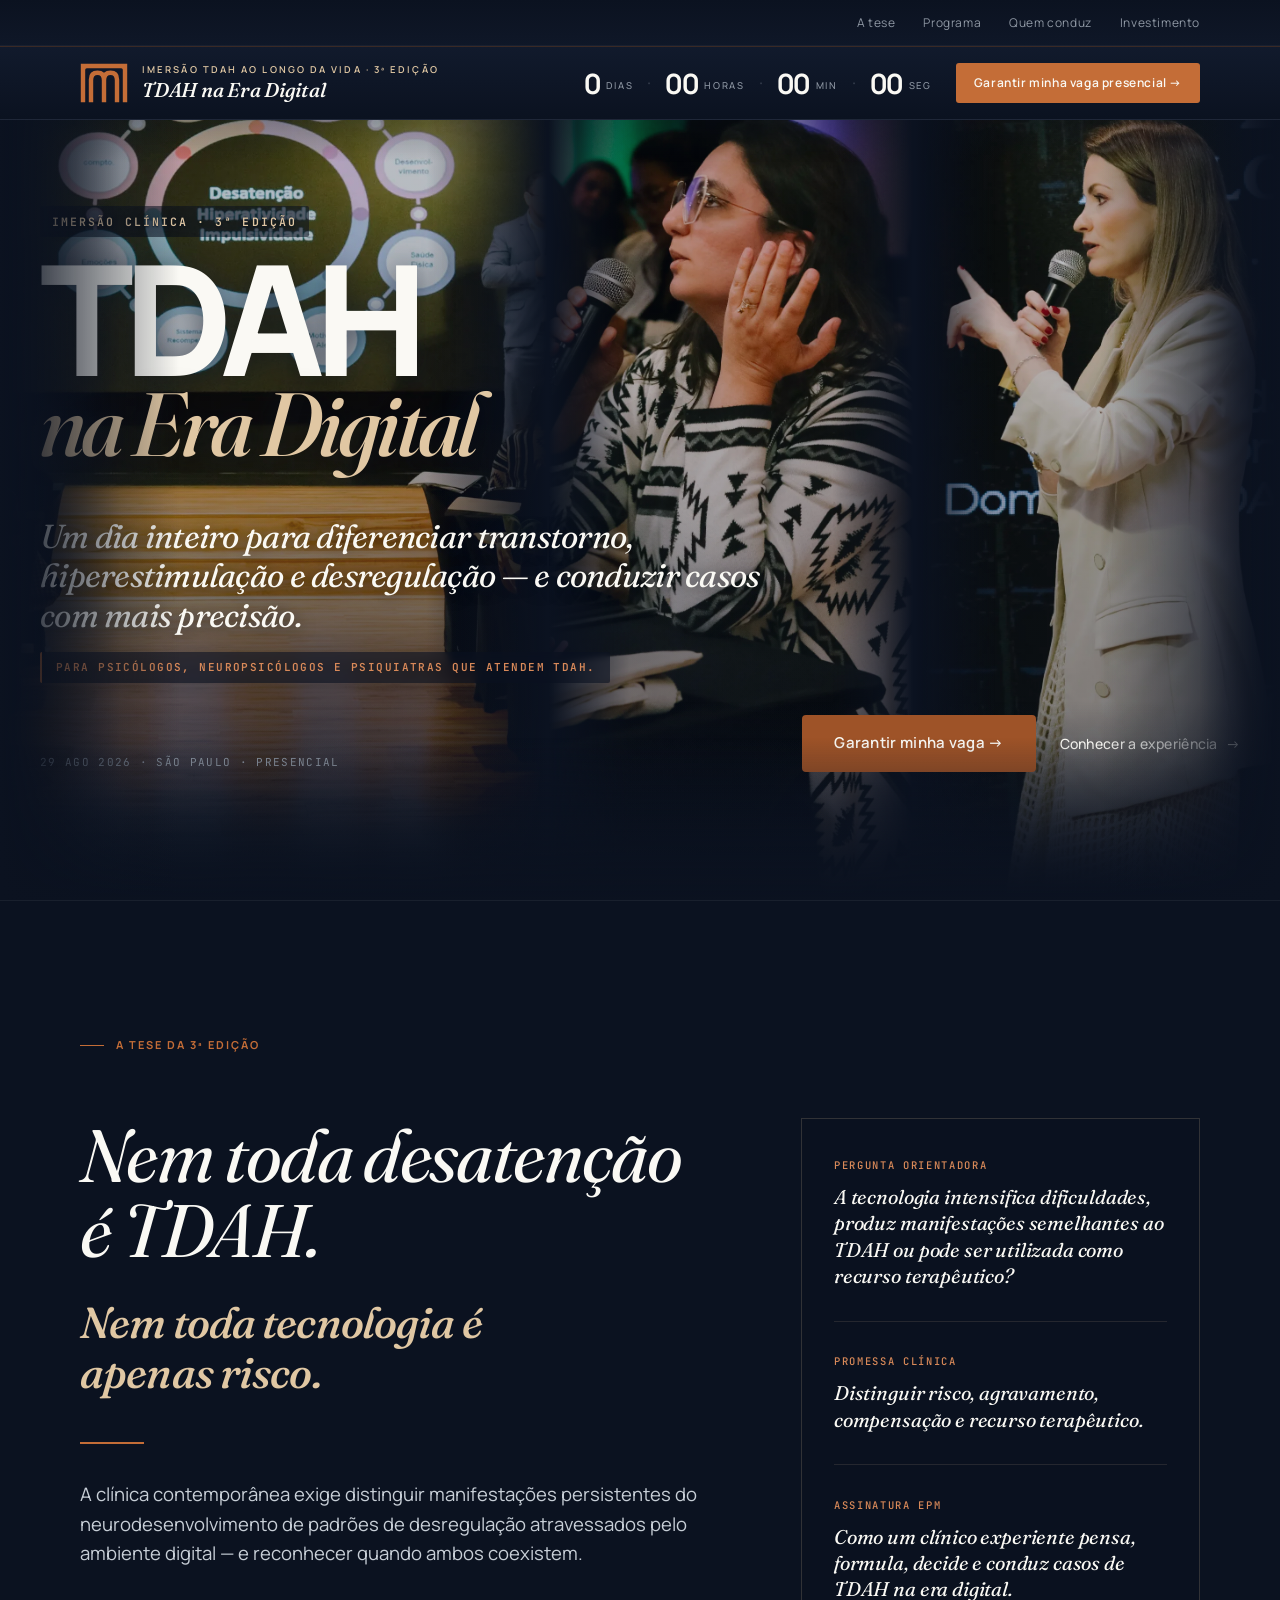
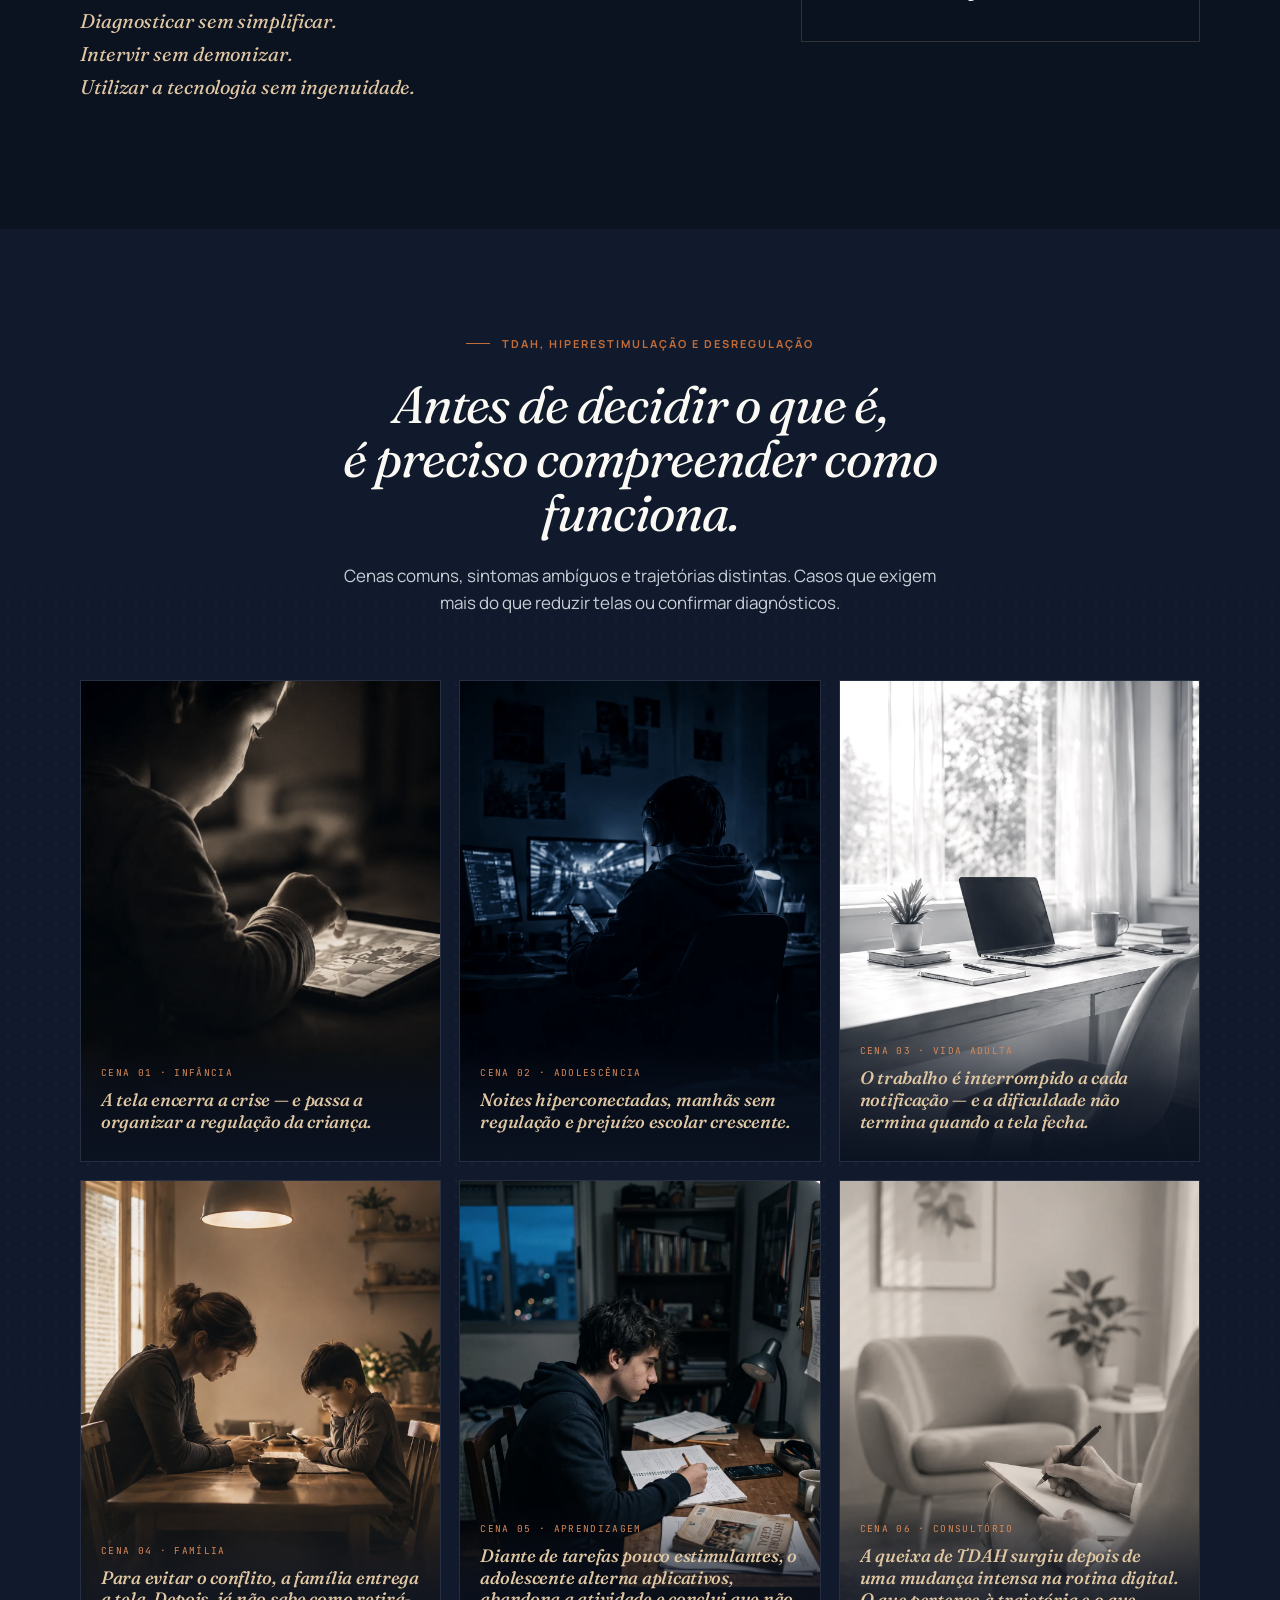
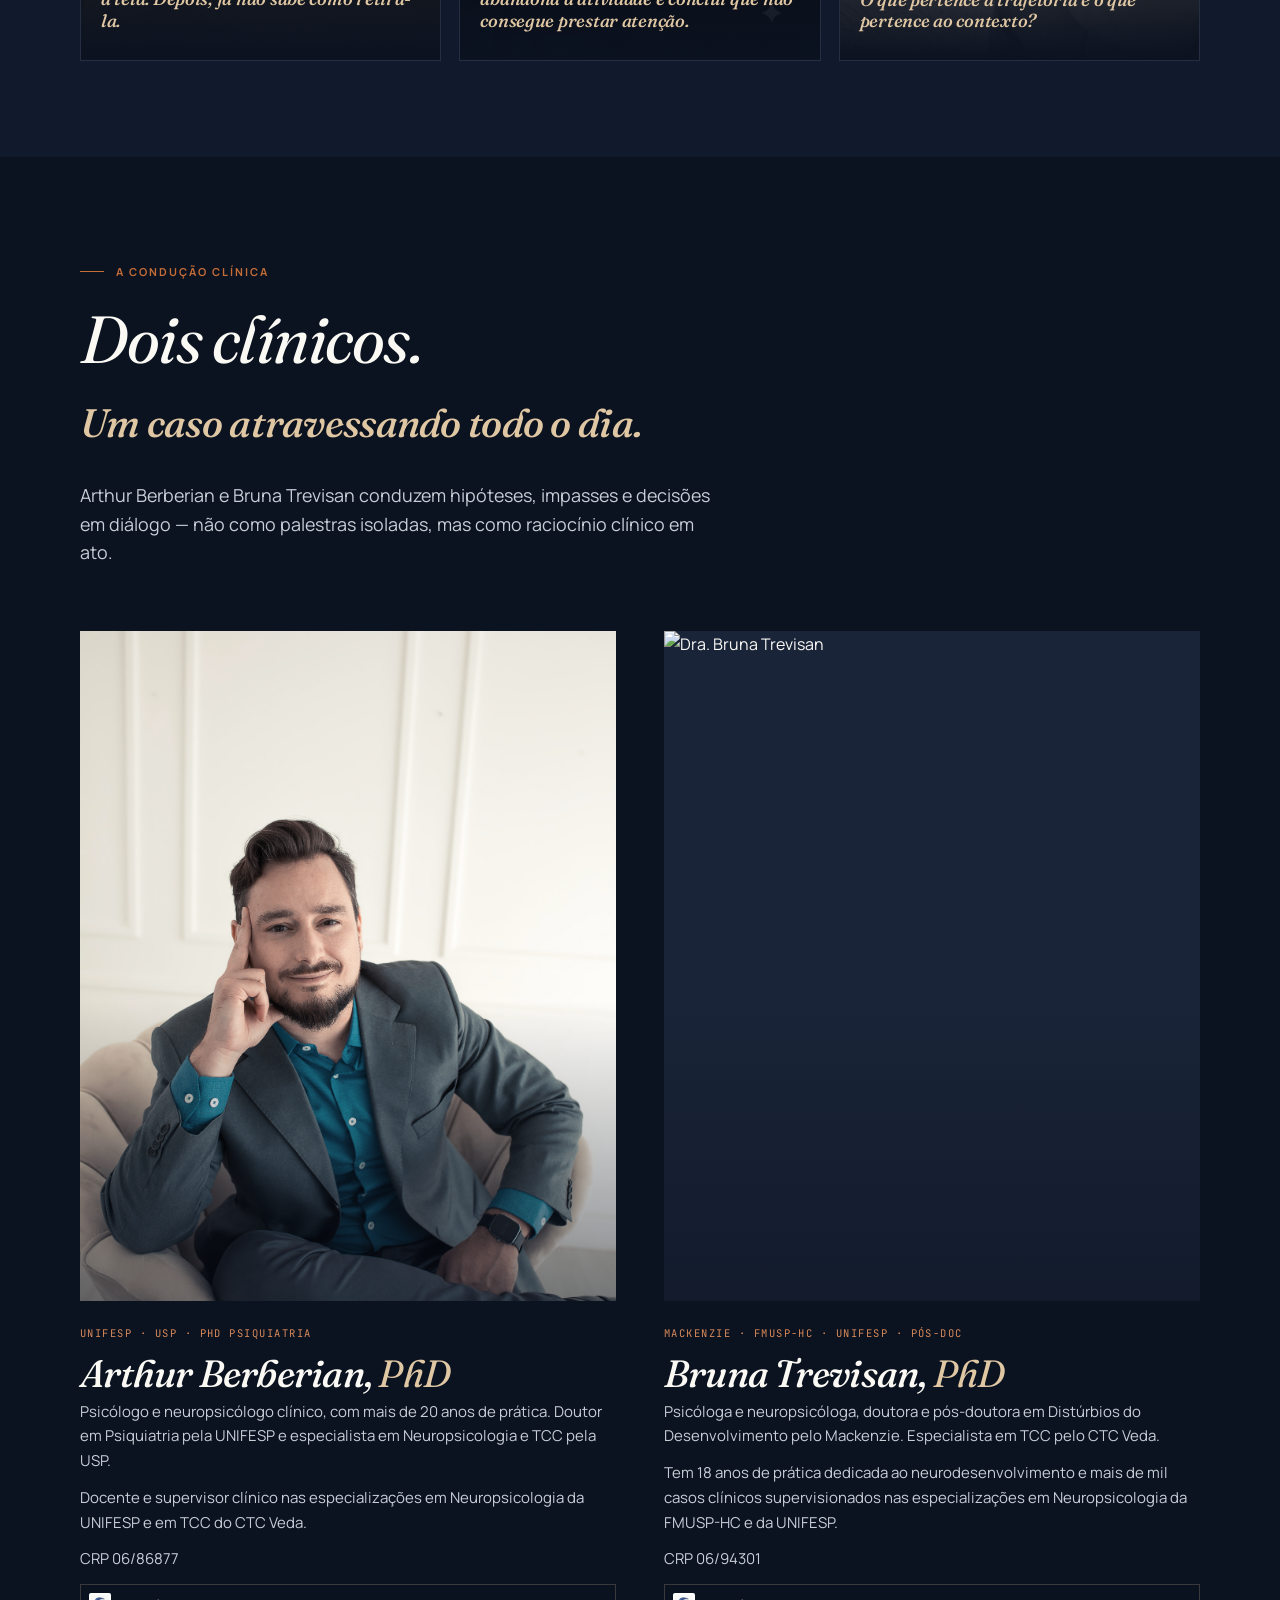
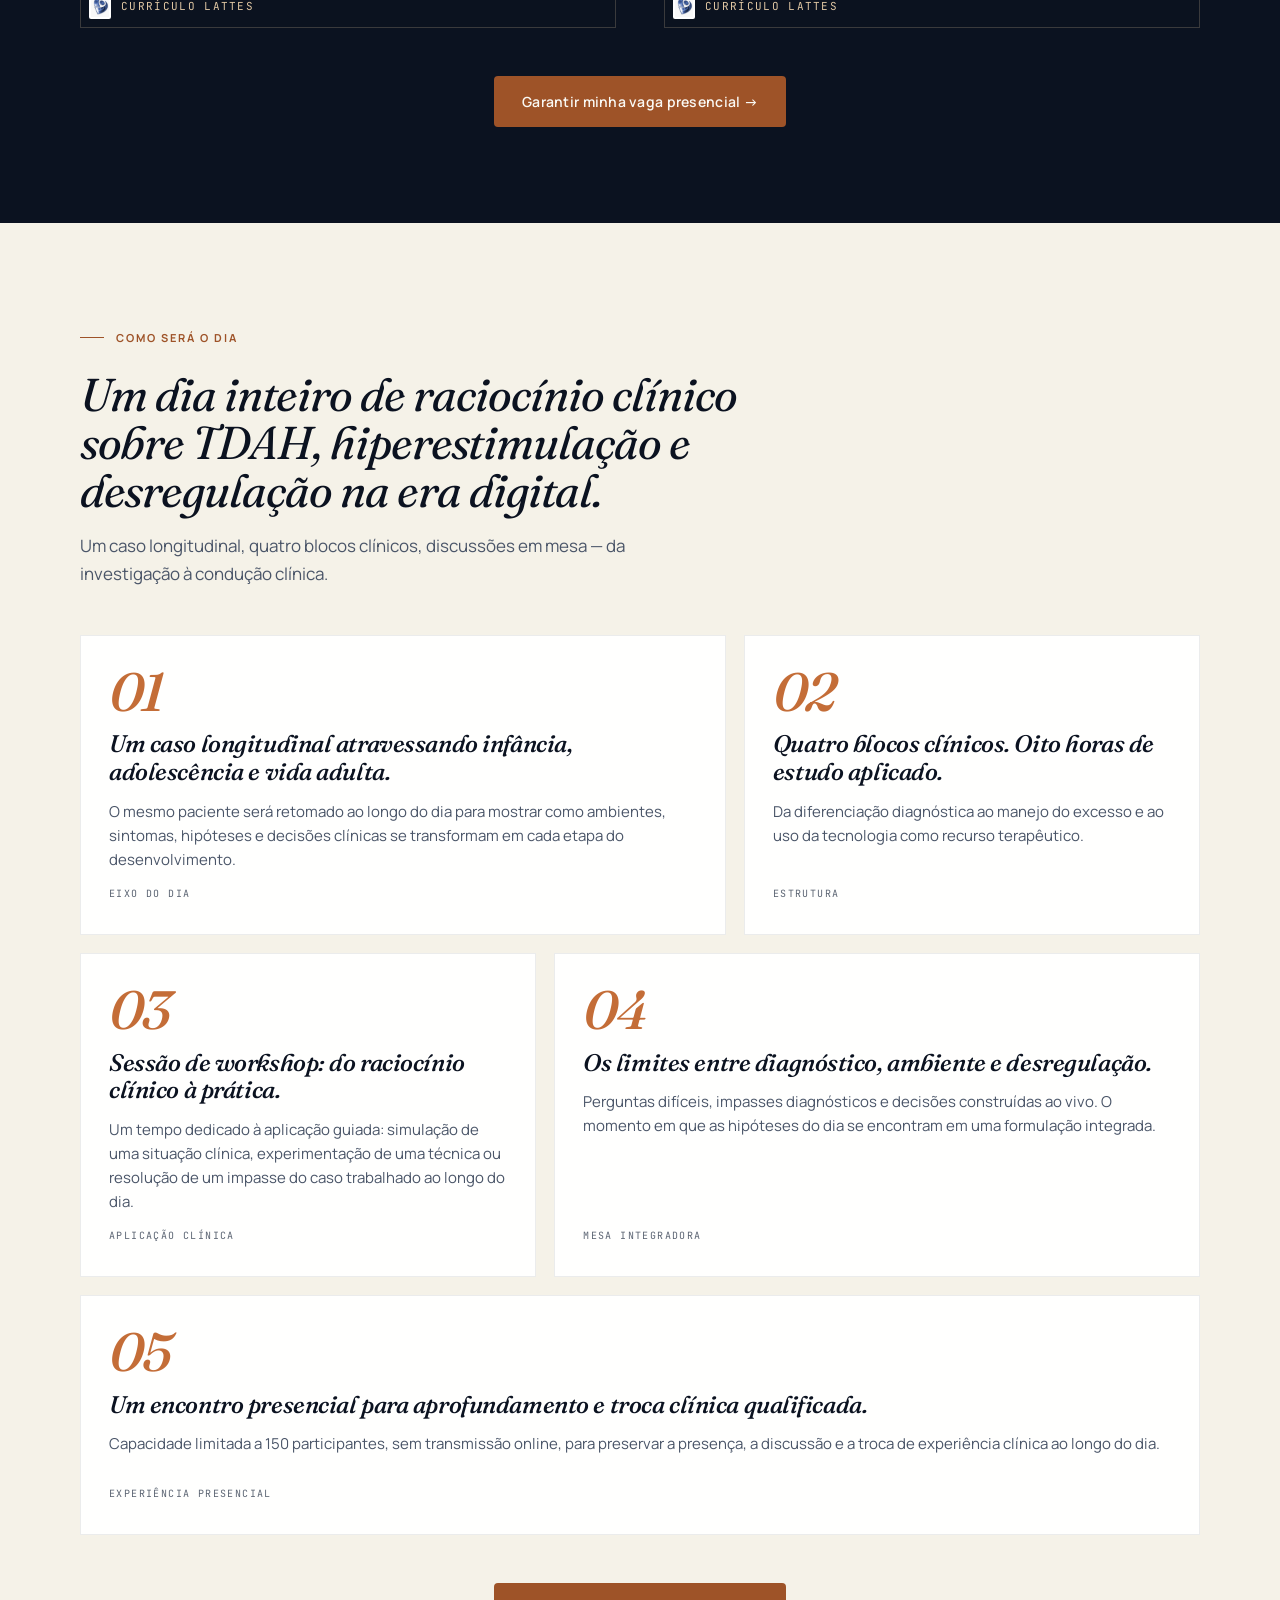
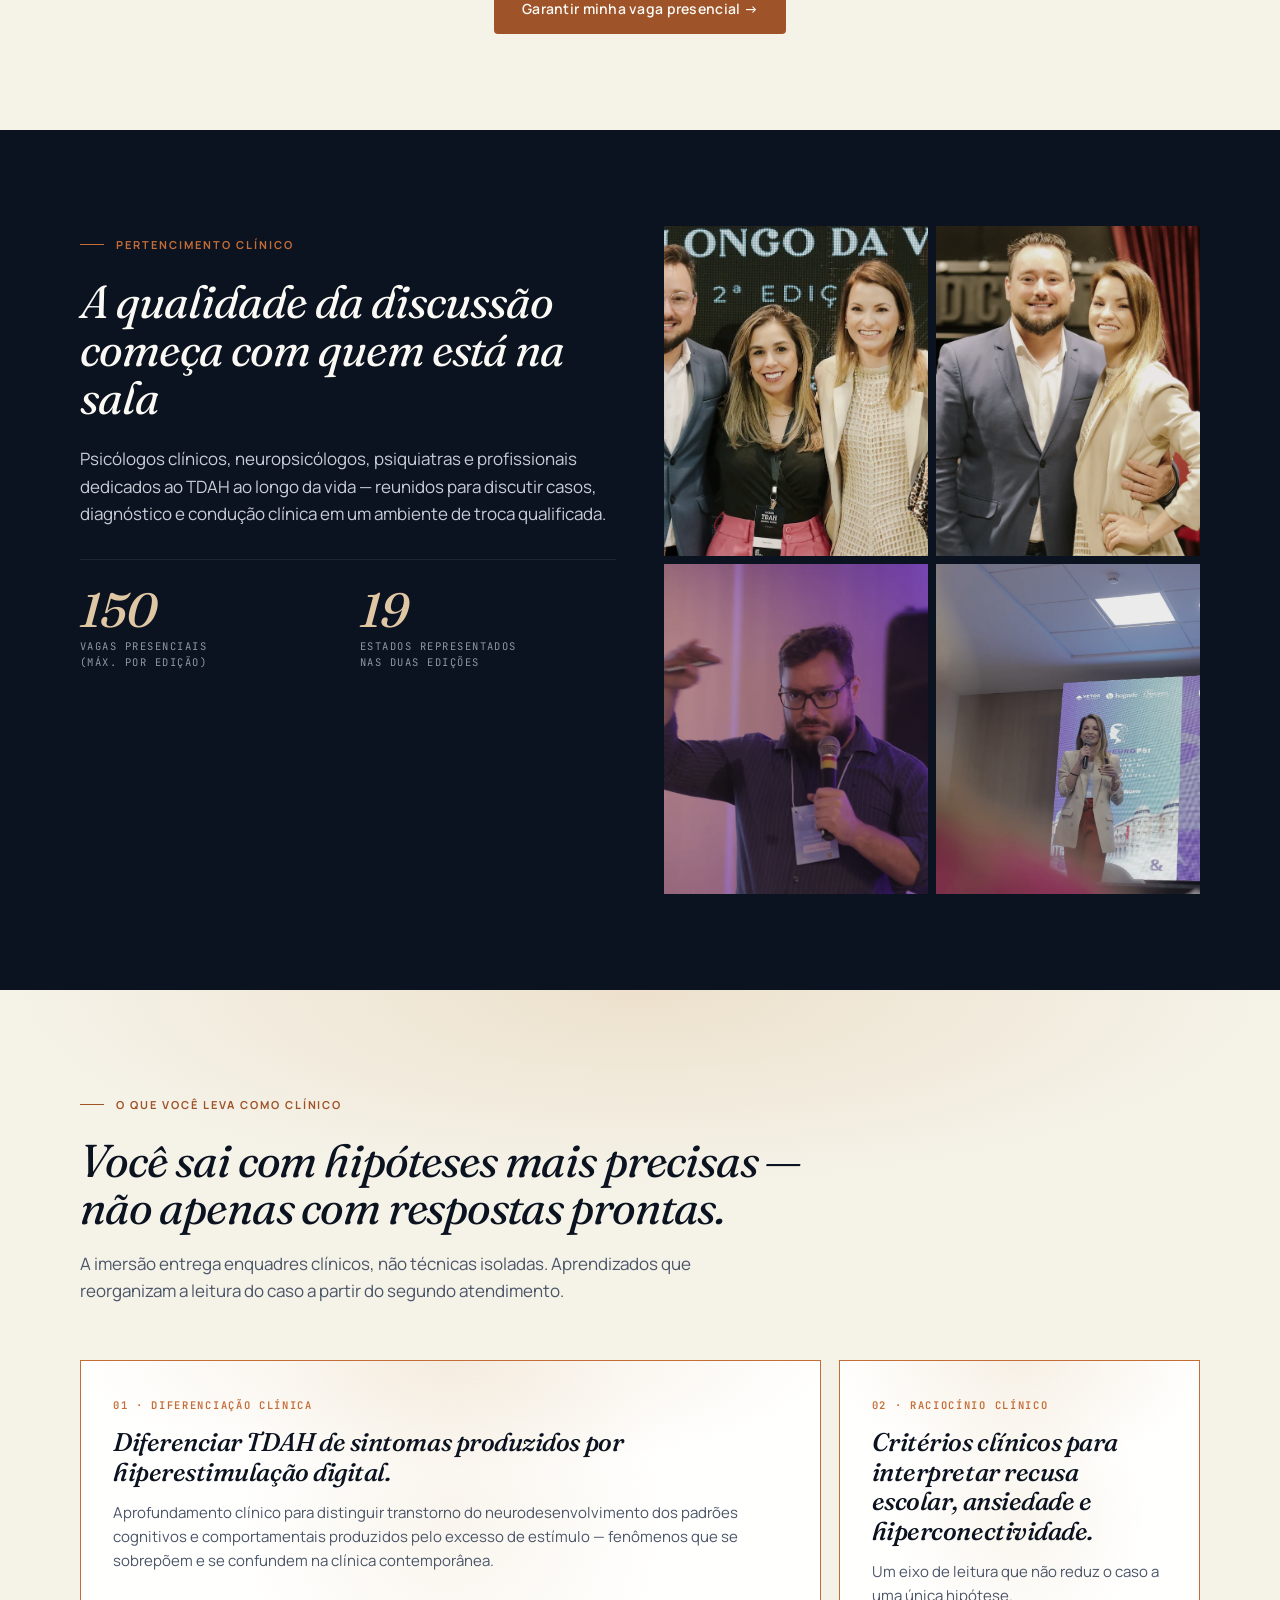
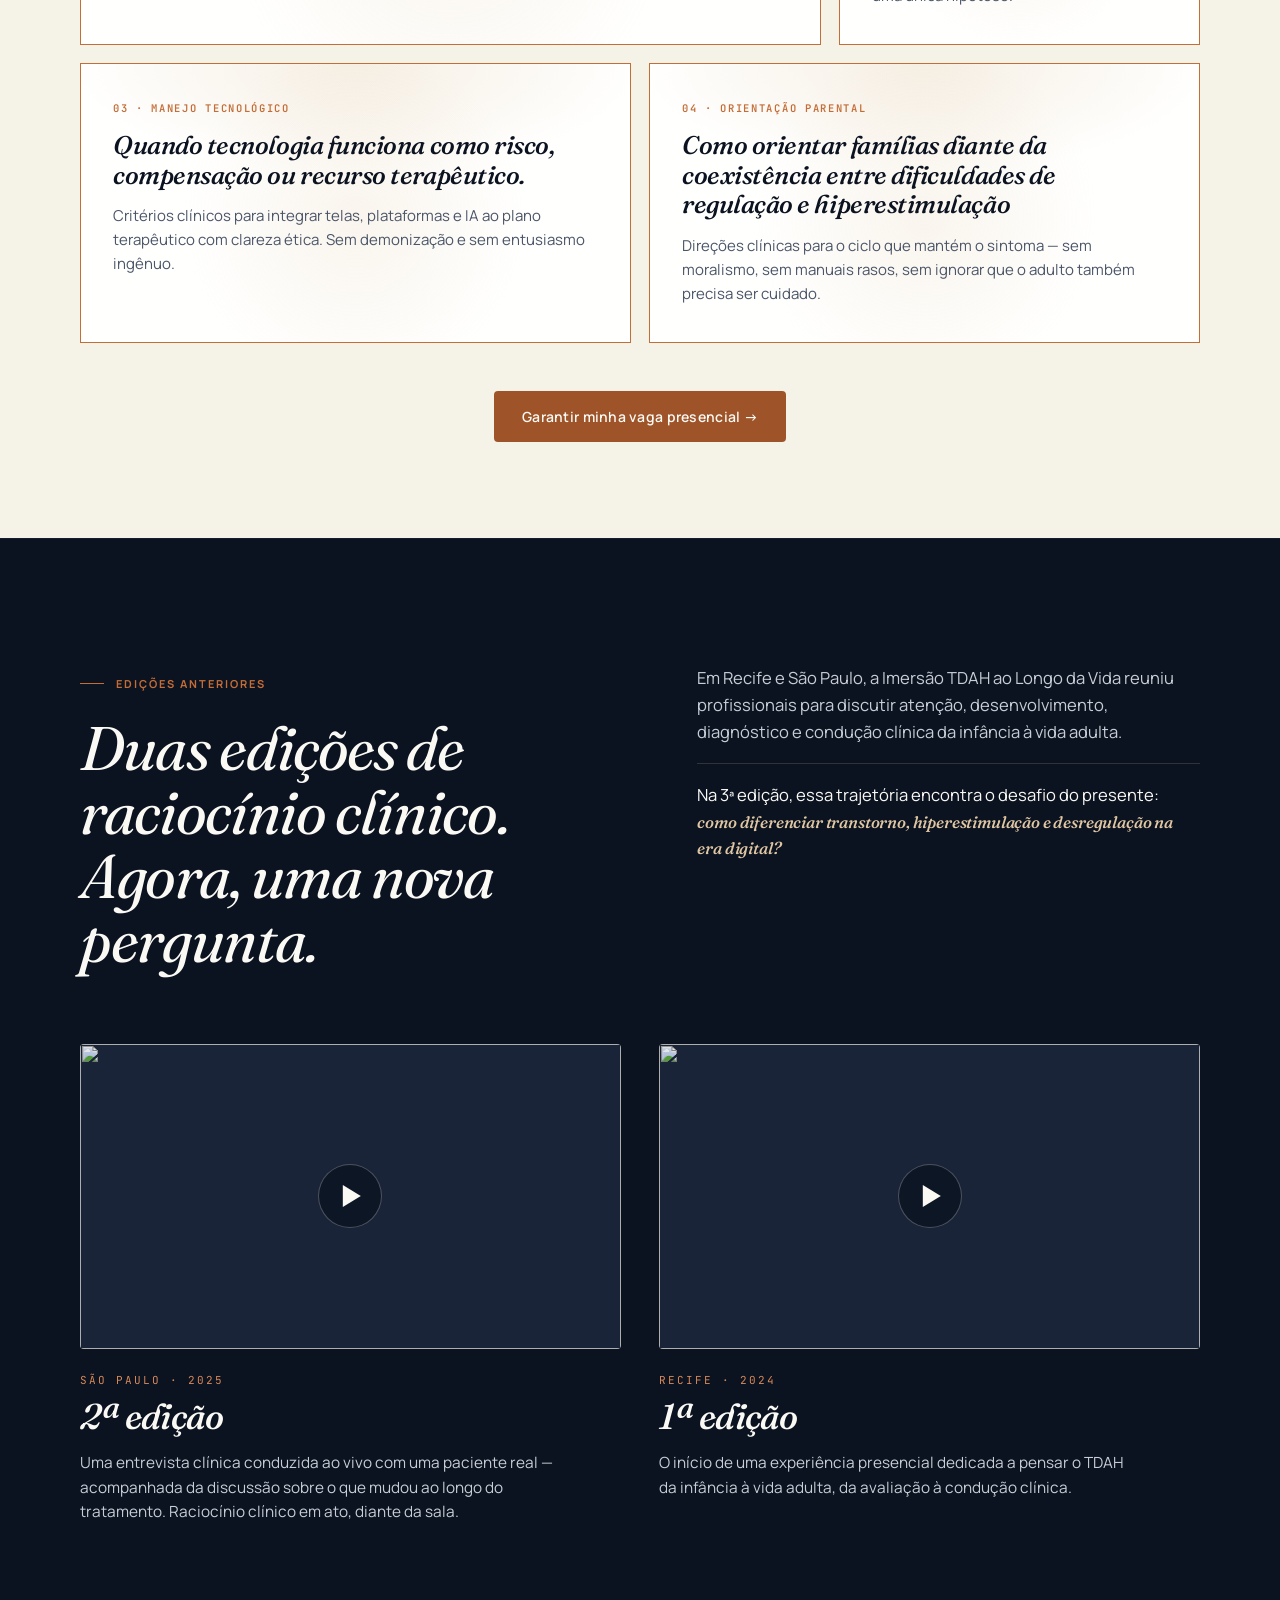
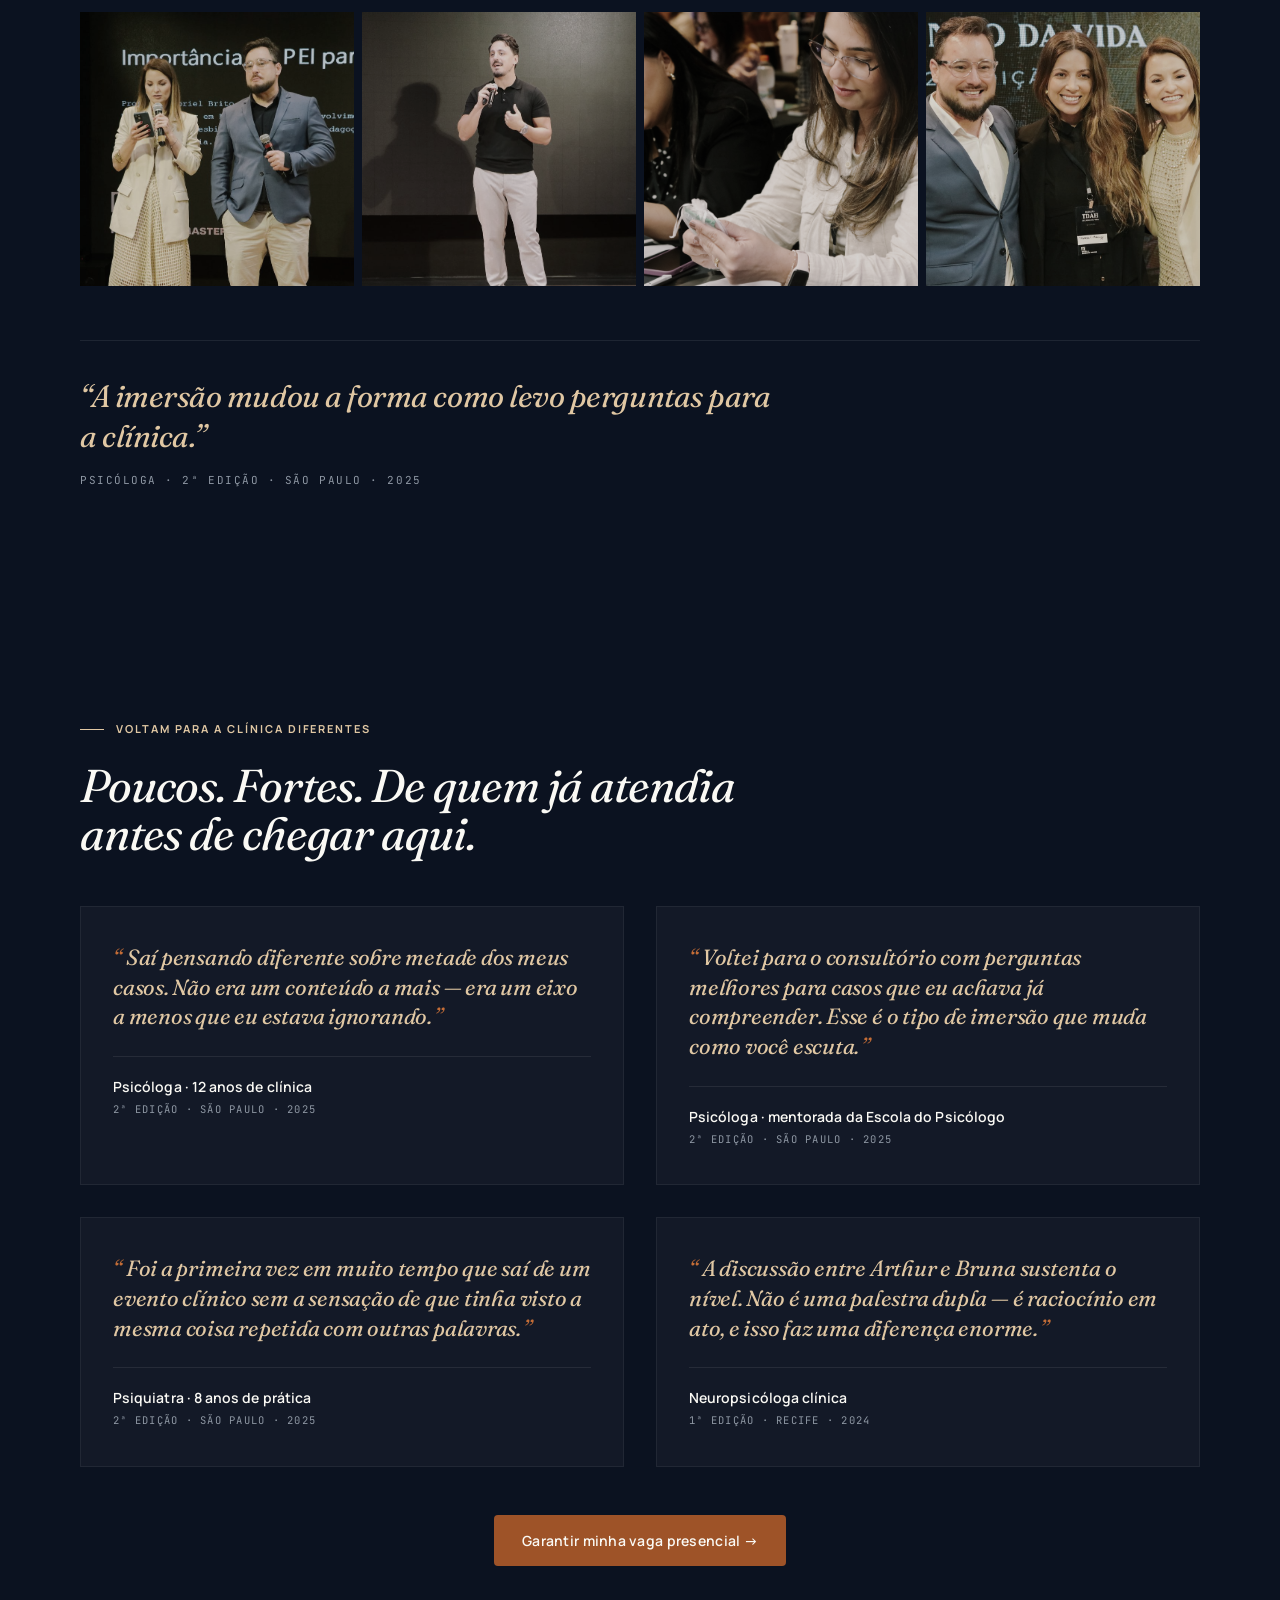
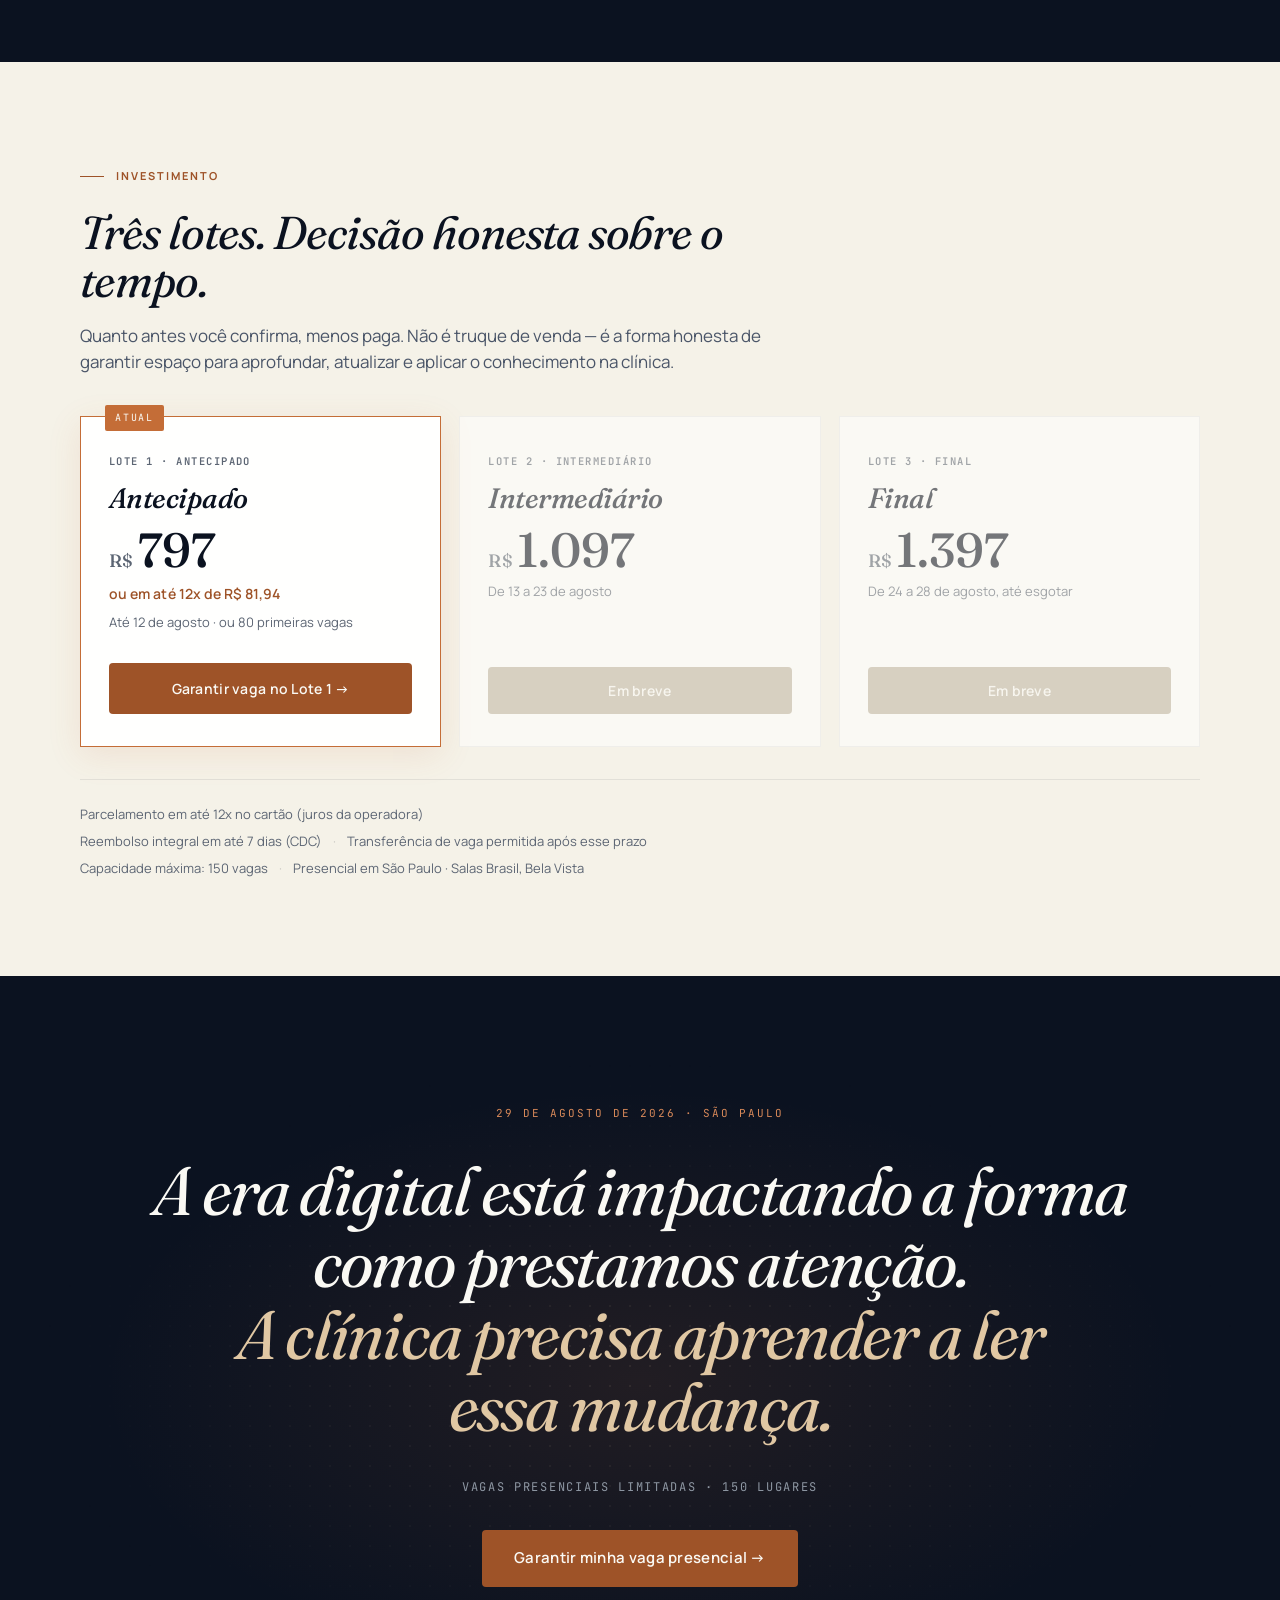
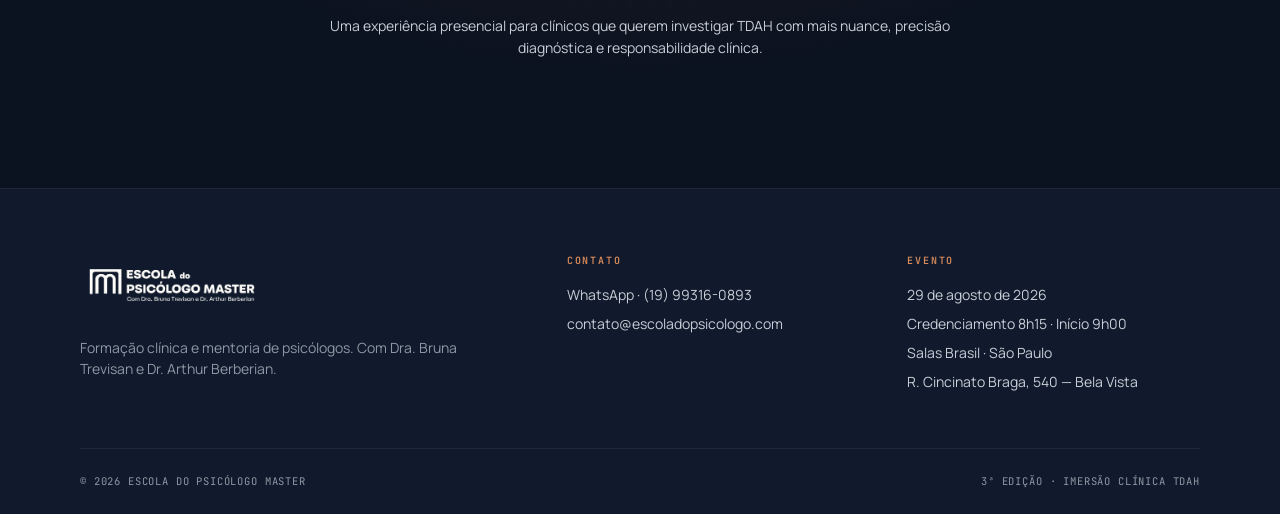
==== commit 722b95bf: "mudancas mobile secoes conducao clinica e tensao" ====
--- a/index.html
+++ b/index.html
@@ -1890,6 +1890,357 @@
     font-size:14px;
     line-height:1.45;
   }
+
+}
+
+
+/* ==========================================================
+   FASE 7 · ANFITRIÕES MOBILE
+   Perfis editoriais, menos "card", mais autoridade humana
+
+   Ramo mobile autocontido. A folha base ainda alcança estes
+   elementos em <=900px; o que este bloco precisa desfazer:
+
+     .anf-lattes  é uma CAIXA (border 1px + fundo + mono
+                  maiúsculo) — vira link sublinhado
+     .anf-card    é flex column (o margin-top:auto do Lattes
+                  dependia disso)
+     .anf-name em vem com font-weight:400 da base
+     h2.section-title / p.section-claim trazem max-width e
+                  text-wrap próprios
+
+   Nenhum !important: o object-position e o CTA saíram do
+   style inline do HTML e viraram regra em styles.css.
+   Desktop (>=901px) fica intacto.
+   ========================================================== */
+
+@media (max-width:900px){
+
+  /* --------------------------------------------------------
+     SEÇÃO
+     -------------------------------------------------------- */
+
+  #anfitrioes{
+    padding:
+      84px
+      var(--container-padding-mobile)
+      94px;
+  }
+
+  #anfitrioes .container{
+    position:relative;
+
+    width:100%;
+    max-width:100%;
+
+    margin:0;
+  }
+
+
+  /* --------------------------------------------------------
+     CABEÇALHO
+     -------------------------------------------------------- */
+
+  #anfitrioes .anf-head{
+    max-width:560px;
+    margin:0 0 50px;
+  }
+
+  /* display:block desliga o inline-flex da .overline — mesmo
+     tratamento do manifesto e da tensão clínica no mobile */
+  #anfitrioes .anf-head .overline{
+    display:block;
+
+    margin:0 0 24px;
+
+    font-size:9.5px;
+    line-height:1.2;
+
+    letter-spacing:.15em;
+  }
+
+  #anfitrioes .section-title{
+    max-width:100%;
+
+    margin:0;
+
+    font-family:var(--font-display);
+    font-style:italic;
+    font-weight:400;
+
+    font-size:clamp(40px,10.5vw,52px);
+    line-height:1.02;
+
+    letter-spacing:-.035em;
+
+    color:var(--off-white);
+    text-wrap:pretty;
+  }
+
+  #anfitrioes .section-claim{
+    max-width:100%;
+
+    margin:14px 0 0;
+
+    font-family:var(--font-display);
+    font-style:italic;
+    font-weight:500;
+
+    font-size:clamp(25px,7vw,34px);
+    line-height:1.1;
+
+    letter-spacing:-.025em;
+
+    color:var(--areia);
+    text-wrap:pretty;
+  }
+
+  #anfitrioes .section-lead{
+    max-width:33ch;
+
+    margin:24px 0 0;
+
+    font-family:var(--font-body);
+    font-weight:400;
+
+    font-size:15.5px;
+    line-height:1.65;
+
+    color:var(--azul-cinza);
+  }
+
+
+  /* --------------------------------------------------------
+     GRID VIRA SEQUÊNCIA
+     -------------------------------------------------------- */
+
+  #anfitrioes .anf-grid{
+    display:flex;
+    flex-direction:column;
+
+    gap:0;
+  }
+
+
+  /* --------------------------------------------------------
+     PERFIL
+     -------------------------------------------------------- */
+
+  #anfitrioes .anf-card{
+    display:block;
+
+    padding:0;
+
+    background:transparent;
+
+    border:0;
+    border-radius:0;
+
+    box-shadow:none;
+
+    overflow:visible;
+  }
+
+  #anfitrioes .anf-card + .anf-card{
+    margin-top:48px;
+    padding-top:48px;
+
+    border-top:1px solid rgba(224,199,163,.12);
+  }
+
+
+  /* --------------------------------------------------------
+     FOTO
+     O ::after da base (vinheta inferior) continua valendo —
+     é o mesmo acabamento do desktop.
+     -------------------------------------------------------- */
+
+  #anfitrioes .anf-photo{
+    position:relative;
+
+    width:100%;
+
+    aspect-ratio:4 / 5;
+
+    margin:0 0 24px;
+
+    overflow:hidden;
+
+    border-radius:2px;
+
+    background:var(--noite-3);
+  }
+
+  #anfitrioes .anf-photo img{
+    display:block;
+
+    width:100%;
+    height:100%;
+
+    object-fit:cover;
+
+    filter:
+      saturate(.88)
+      contrast(1.02)
+      brightness(.94);
+  }
+
+
+  /* --------------------------------------------------------
+     INSTITUIÇÃO
+     -------------------------------------------------------- */
+
+  #anfitrioes .anf-inst{
+    margin:0 0 10px;
+
+    font-family:var(--font-mono);
+    font-size:8.5px;
+    line-height:1.4;
+
+    letter-spacing:.13em;
+    text-transform:uppercase;
+
+    color:var(--terracota-claro);
+  }
+
+
+  /* --------------------------------------------------------
+     NOME
+     -------------------------------------------------------- */
+
+  #anfitrioes .anf-name{
+    margin:0;
+
+    font-family:var(--font-display);
+    font-style:italic;
+    font-weight:500;
+
+    font-size:clamp(29px,8vw,38px);
+    line-height:1.03;
+
+    letter-spacing:-.025em;
+
+    color:var(--off-white);
+  }
+
+  #anfitrioes .anf-name em{
+    font-style:italic;
+    font-weight:400;
+
+    color:var(--areia);
+  }
+
+
+  /* --------------------------------------------------------
+     BIO
+     -------------------------------------------------------- */
+
+  #anfitrioes .anf-bio{
+    max-width:34ch;
+
+    margin-top:20px;
+  }
+
+  #anfitrioes .anf-bio p{
+    margin:0;
+
+    font-family:var(--font-body);
+    font-size:14.5px;
+    line-height:1.65;
+
+    color:var(--azul-cinza);
+  }
+
+  #anfitrioes .anf-bio p + p{
+    margin-top:12px;
+  }
+
+  /* CRP fica discreto e muda de registro */
+  #anfitrioes .anf-bio p:last-child{
+    margin-top:18px;
+
+    font-family:var(--font-mono);
+    font-size:9px;
+    line-height:1.4;
+
+    letter-spacing:.1em;
+    text-transform:uppercase;
+
+    color:rgba(174,183,199,.62);
+  }
+
+
+  /* --------------------------------------------------------
+     LATTES
+     Base entrega uma caixa: border 1px nos 4 lados, fundo
+     translúcido e mono maiúsculo. Tudo desfeito aqui.
+     -------------------------------------------------------- */
+
+  #anfitrioes .anf-lattes{
+    display:inline-flex;
+    align-items:center;
+
+    gap:9px;
+
+    margin-top:20px;
+
+    padding:0 0 6px;
+
+    background:none;
+
+    border:0;
+    border-bottom:1px solid rgba(224,199,163,.28);
+    border-radius:0;
+
+    font-family:var(--font-body);
+    font-size:12.5px;
+    font-weight:600;
+    line-height:1.2;
+
+    letter-spacing:0;
+    text-transform:none;
+
+    color:var(--off-white);
+  }
+
+  #anfitrioes .anf-lattes img{
+    width:18px;
+    height:auto;
+
+    opacity:.78;
+  }
+
+
+  /* --------------------------------------------------------
+     CTA INFERIOR
+     Depois das duas bios o leitor acabou de receber o
+     argumento de autoridade. Botão de largura total.
+     -------------------------------------------------------- */
+
+  #anfitrioes .anf-cta{
+    display:flex;
+
+    margin-top:54px;
+  }
+
+  #anfitrioes .anf-cta .btn-primary{
+    width:100%;
+
+    justify-content:center;
+
+    min-height:54px;
+
+    padding:15px 20px;
+  }
+
+
+  /* --------------------------------------------------------
+     PONTO DE AJUSTE · CROP DOS RETRATOS
+     Conferir em 375px: retrato em 4/5 costuma pedir ajuste.
+     -------------------------------------------------------- */
+
+  #anfitrioes .anf-card:nth-child(1) .anf-photo img{ object-position:center 16%; }
+  #anfitrioes .anf-card:nth-child(2) .anf-photo img{ object-position:center 14%; }
 
 }
 </style>
@@ -2197,12 +2548,13 @@
       <div class="anf-grid">
         <article class="anf-card">
           <div class="anf-photo">
-            <img src="assets/arthur-portrait.jpg" alt="Dr. Arthur Berberian" loading="lazy" style="object-position:center 18%" />
+            <img src="assets/arthur-portrait.jpg" alt="Dr. Arthur Berberian" loading="lazy" />
           </div>
           <p class="anf-inst">UNIFESP · USP · PhD Psiquiatria</p>
           <h3 class="anf-name">Arthur Berberian, <em>PhD</em></h3>
           <div class="anf-bio">
-            <p>Psicólogo e neuropsicólogo clínico, com mais de 20 anos de prática. Doutor em Psiquiatria pela UNIFESP e especialista em Neuropsicologia e TCC pela USP. Docente e supervisor clínico nas especializações em Neuropsicologia da UNIFESP e em TCC do CTC Veda.</p>
+            <p>Psicólogo e neuropsicólogo clínico, com mais de 20 anos de prática. Doutor em Psiquiatria pela UNIFESP e especialista em Neuropsicologia e TCC pela USP.</p>
+            <p>Docente e supervisor clínico nas especializações em Neuropsicologia da UNIFESP e em TCC do CTC Veda.</p>
             <p>CRP 06/86877</p>
           </div>
           <a class="anf-lattes" href="http://lattes.cnpq.br/6416386670668146" target="_blank" rel="noopener noreferrer" aria-label="Currículo Lattes de Arthur Berberian">
@@ -2212,12 +2564,13 @@
         </article>
         <article class="anf-card">
           <div class="anf-photo">
-            <img src="assets/bruna-portrait.jpg" alt="Dra. Bruna Trevisan" loading="lazy" style="object-position:center 18%" />
+            <img src="assets/bruna-portrait.jpg" alt="Dra. Bruna Trevisan" loading="lazy" />
           </div>
           <p class="anf-inst">Mackenzie · FMUSP-HC · UNIFESP · Pós-doc</p>
           <h3 class="anf-name">Bruna Trevisan, <em>PhD</em></h3>
           <div class="anf-bio">
-            <p>Psicóloga e neuropsicóloga, doutora e pós-doutora em Distúrbios do Desenvolvimento pelo Mackenzie. Especialista em TCC pelo CTC Veda. Tem 18 anos de prática dedicada ao neurodesenvolvimento e mais de mil casos clínicos supervisionados nas especializações em Neuropsicologia da FMUSP-HC e da UNIFESP.</p>
+            <p>Psicóloga e neuropsicóloga, doutora e pós-doutora em Distúrbios do Desenvolvimento pelo Mackenzie. Especialista em TCC pelo CTC Veda.</p>
+            <p>Tem 18 anos de prática dedicada ao neurodesenvolvimento e mais de mil casos clínicos supervisionados nas especializações em Neuropsicologia da FMUSP-HC e da UNIFESP.</p>
             <p>CRP 06/94301</p>
           </div>
           <a class="anf-lattes" href="http://lattes.cnpq.br/7352958048754654" target="_blank" rel="noopener noreferrer" aria-label="Currículo Lattes de Bruna Trevisan">
@@ -2226,7 +2579,7 @@
           </a>
         </article>
       </div>
-      <div style="display:flex;justify-content:center;margin-top:48px;">
+      <div class="anf-cta">
         <a href="#investimento" class="btn-primary">Garantir minha vaga presencial →</a>
       </div>
     </div>
--- a/assets/styles.css
+++ b/assets/styles.css
@@ -593,7 +593,10 @@
 .anf-photo{
   aspect-ratio:4/5;background:var(--noite-3);overflow:hidden;margin-bottom:24px;position:relative;
 }
-.anf-photo img{width:100%;height:100%;object-fit:cover;filter:saturate(0.75) contrast(1);}
+/* object-position vinha inline no HTML (style="object-position:center 18%").
+   Trazido para ca porque style inline vence qualquer folha: com a regra no
+   CSS, o ramo mobile ajusta o crop sem precisar de !important. */
+.anf-photo img{width:100%;height:100%;object-fit:cover;filter:saturate(0.75) contrast(1);object-position:center 18%;}
 .anf-photo::after{
   content:'';position:absolute;inset:0;
   background:linear-gradient(180deg, transparent 55%, rgba(11,18,32,0.5) 100%);
@@ -634,9 +637,13 @@
   background:#fff;padding:2px;border-radius:2px;
 }
 
-@media (max-width:900px){
-  .anf-grid{grid-template-columns:1fr;gap:48px;}
-}
+/* CTA ao pe da secao. Era um style inline no HTML; virou classe para o ramo
+   mobile poder redeclarar sem !important. */
+.anf-cta{display:flex;justify-content:center;margin-top:48px;}
+
+/* Mobile (<=900px) da secao #anfitrioes: ver "FASE 7 · ANFITRIOES MOBILE",
+   no <style> do index.html. Uma fonte so para o ramo mobile — nao adicionar
+   regras de .anf-grid / .anf-card aqui. */
 
 /* =================== EXPERIÊNCIA (NEW) =================== */
 #experiencia{background:var(--off-white-warm);color:var(--noite);}
